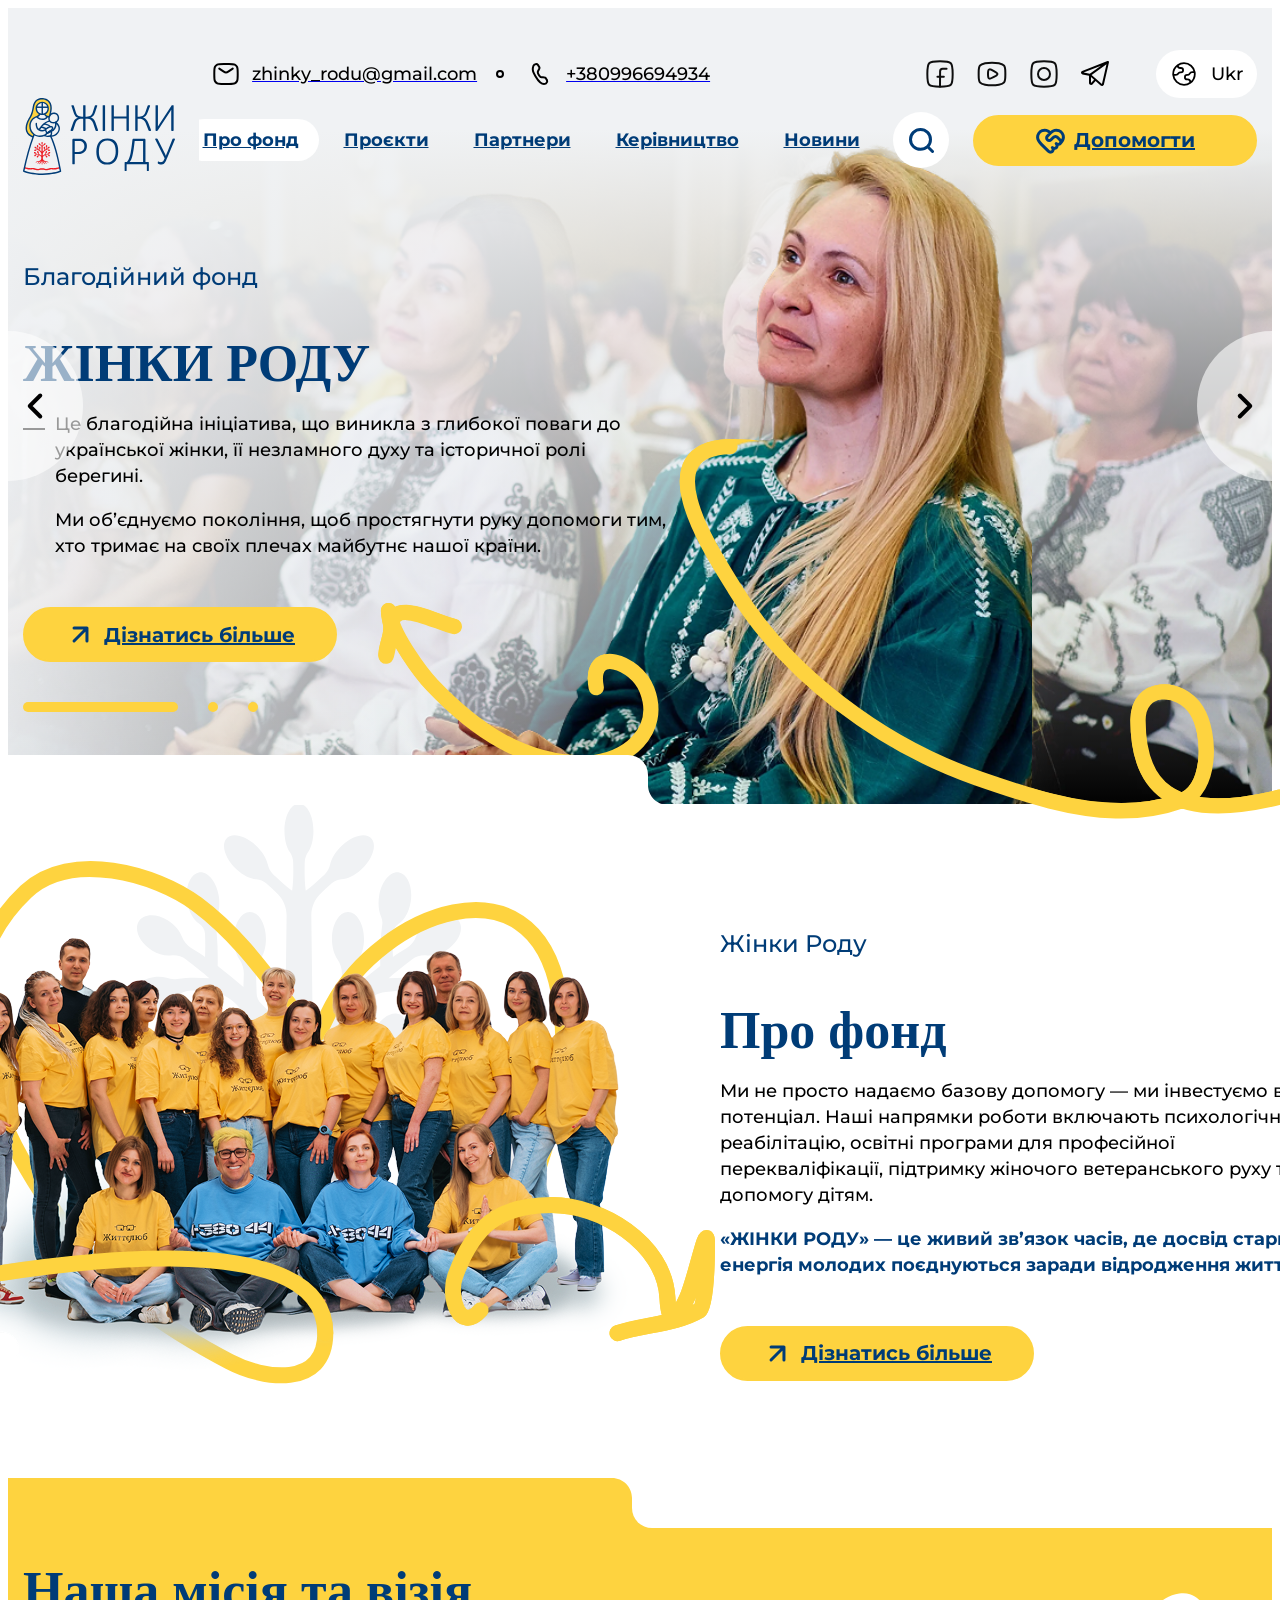
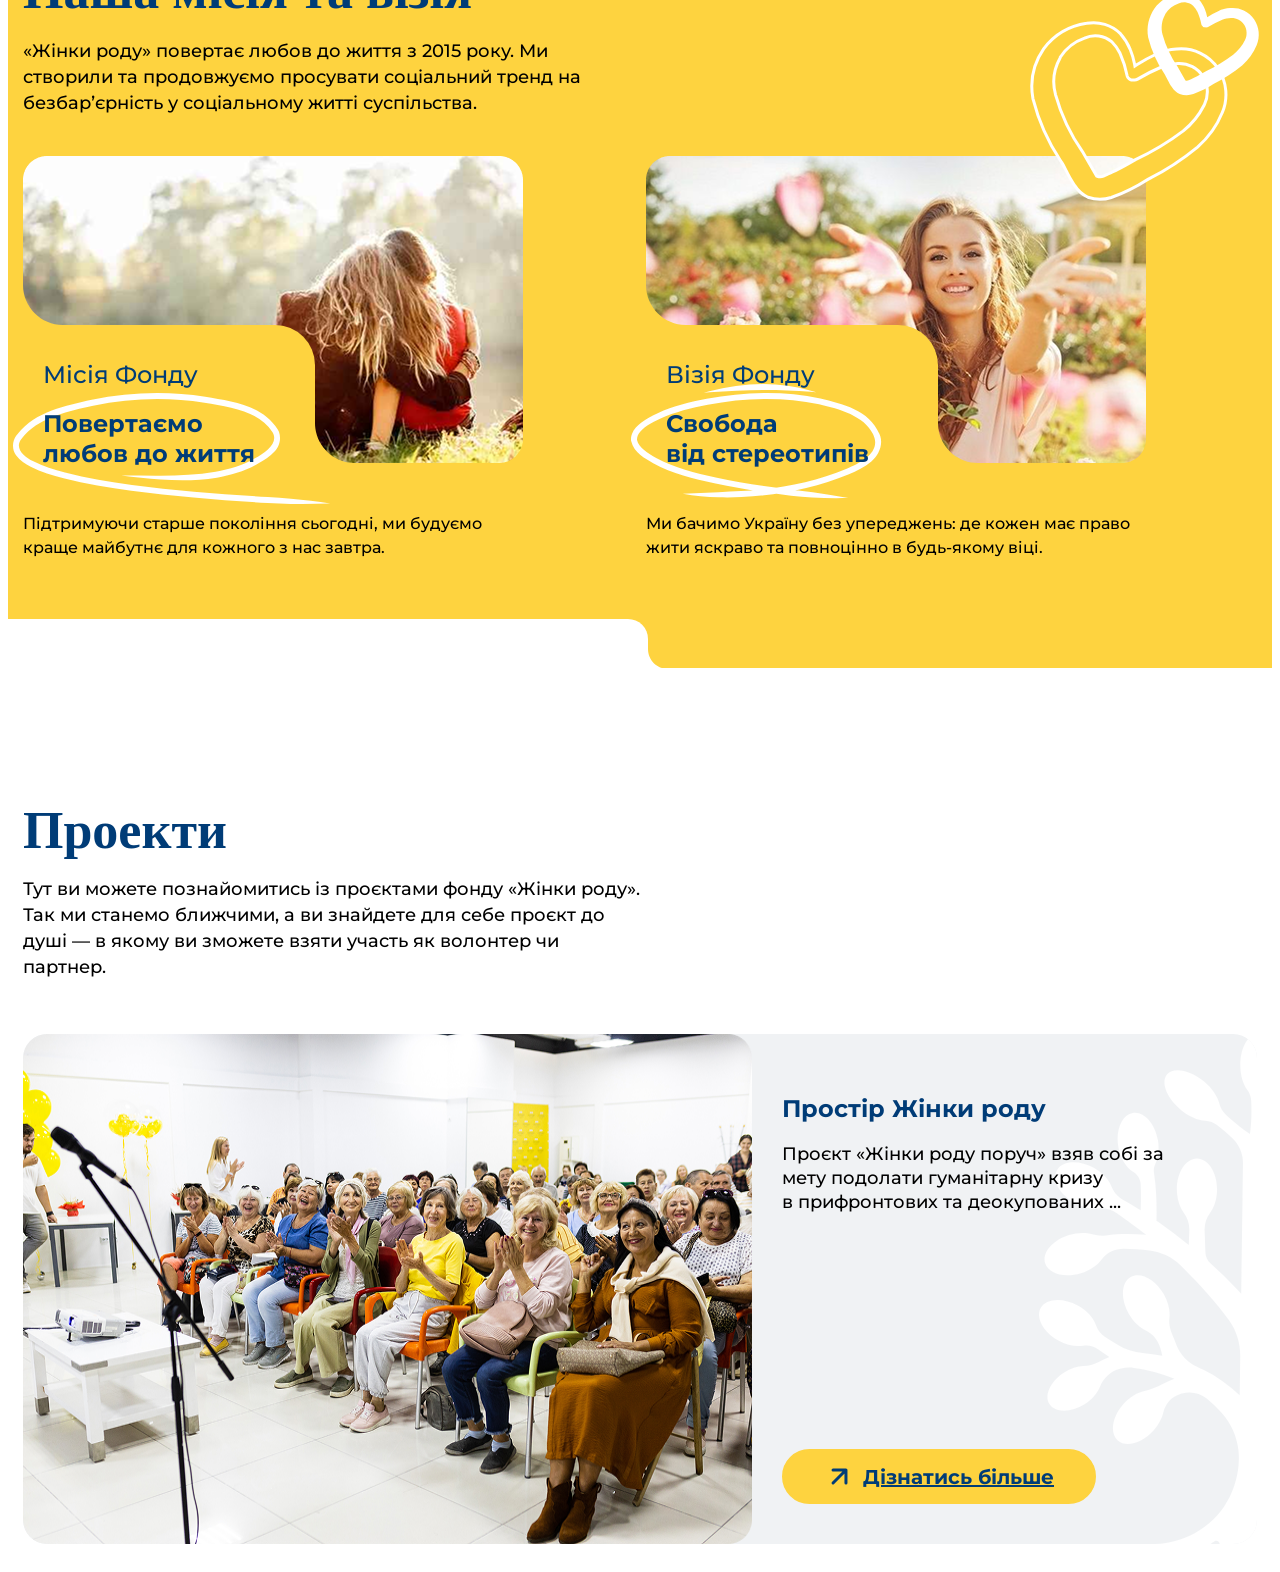
==== index.html @ c4ba8213 "/" ====
<!DOCTYPE html>
<html lang="ua">

<head>
  <meta charset="UTF-8">
  <meta name="viewport" content="width=device-width, initial-scale=1.0">
  <title>Жінки Роду</title>
  <link rel="preconnect" href="https://fonts.googleapis.com">
  <link rel="preconnect" href="https://fonts.gstatic.com" crossorigin>
  <link rel="preconnect" href="https://fonts.googleapis.com">
  <link rel="preconnect" href="https://fonts.gstatic.com" crossorigin>
  <link href="https://fonts.googleapis.com/css2?family=Montserrat:ital,wght@0,100..900;1,100..900&display=swap"
    rel="stylesheet">
  <link rel="stylesheet" href="./css/style.css">
  <link rel="stylesheet" href="./css/reset.css">
</head>

<body>
  <main class="main">
    <header class="header" data-header-slider>
      <div class="container">
        <div class="header__top">
          <div class="header__contact">
            <a class="header__mail" href="mailto:zhinky_rodu@gmail.com">
              <img src="./images/mail.svg" alt="">
              <span class="header__contact-email">zhinky_rodu@gmail.com</span>
            </a>
            <img class="header__circle" src="./images/elipse.svg" alt="">
            <a class="header__phone" href="tel:+380996694934">
              <img src="./images/phone.svg" alt="">
              <span class="header__contact-phone">+380996694934</span>
            </a>
          </div>
          <div class="header__right">
            <div class="header__socials">
              <a class="header__social-link" href="#">
                <img class="header__social-img" src="./images/facebook.svg" alt="">
              </a>
              <a class="header__social-link" href="#">
                <img class="header__social-img" src="./images/youtube.svg" alt="">
              </a>
              <a class="header__social-link" href="#">
                <img class="header__social-img" src="./images/instagram.svg" alt="">
              </a>
              <a class="header__social-link" href="#">
                <img class="header__social-img" src="./images/telegram.svg" alt="">
              </a>
            </div>
            <div class="header__language" data-language-dropdown>
              <button type="button" class="header__language-trigger" aria-expanded="false" aria-haspopup="listbox"
                aria-label="Мова">
                <img class="header__language-icon" src="./images/globe.svg" alt="" aria-hidden="true">
                <span class="header__language-value">Ukr</span>
              </button>
              <ul class="header__language-menu" role="listbox" aria-hidden="true">
                <li class="header__language-option is-active" role="option" data-value="ua" aria-selected="true">Ukr
                </li>
                <li class="header__language-option" role="option" data-value="en" aria-selected="false">Eng</li>
              </ul>
              <select class="header__language-native" id="language-select" name="language" tabindex="-1"
                aria-hidden="true">
                <option value="ukr" selected>Ukr</option>
                <option value="en">Eng</option>
              </select>
            </div>
          </div>
        </div>
        <div class="header__bottom" data-header-bottom>
          <a class="header__logo" href="#">
            <img src="./images/header-logo.svg" alt="">
          </a>
          <div class="header__center">
            <nav class="header__nav">
              <a class="header__nav-link active" href="#">Про фонд</a>
              <a class="header__nav-link" href="#">Проєкти</a>
              <a class="header__nav-link" href="#">Партнери</a>
              <a class="header__nav-link" href="#">Керівництво</a>
              <a class="header__nav-link" href="#">Новини</a>
            </nav>
            <div class="header__search" data-header-search>
              <form class="header__search-form" role="search" action="#" method="get">
                <label class="header__search-label" for="header-search-input">Пошук</label>
                <input type="search" class="header__search-input" id="header-search-input" name="q"
                  placeholder="Пошук..." autocomplete="off">
                <button type="button" class="header__search-toggle" aria-expanded="false"
                  aria-controls="header-search-input" aria-label="Пошук">
                  <img class="header__search-img" src="./images/search.svg" alt="">
                </button>
              </form>
            </div>
          </div>
          <a class="header__help button" href="#">
            <img src="./images/heart-handshake.svg" alt="">
            <span>Допомогти</span>
          </a>
        </div>
        <div class="header__inner">
          <div class="header__slides">
            <div class="header__slide is-active" data-bg="./images/header-bg.png">
              <div class="header__content">
                <h5 class="header__subtitle subtitle">
                  Благодійний фонд
                </h5>
                <h2 class="header__title title">
                  ЖІНКИ РОДУ
                </h2>
                <p class="header__text header__text-line text">
                  Це благодійна ініціатива, що виникла з глибокої поваги до української жінки, її незламного духу та
                  історичної ролі
                  берегині.
                </p>
                <p class="header__text text">
                  Ми об’єднуємо покоління, щоб простягнути руку допомоги тим, хто тримає на своїх плечах майбутнє нашої
                  країни.
                </p>
              </div>
            </div>
            <div class="header__slide" data-bg="./images/header-bg-2.png">
              <div class="header__content">
                <h5 class="header__subtitle subtitle">
                  Благодійний фонд
                </h5>
                <h2 class="header__title title">
                  ЖІНКИ РОДУ
                </h2>
                <p class="header__text header__text-line text">
                  Це благодійна ініціатива, що виникла з глибокої поваги до української жінки, її незламного духу та
                  історичної ролі
                  берегині.
                </p>
                <p class="header__text text">
                  Ми об’єднуємо покоління, щоб простягнути руку допомоги тим, хто тримає на своїх плечах майбутнє нашої
                  країни.
                </p>
              </div>
            </div>
            <div class="header__slide" data-bg="./images/header-bg-3.png">
              <div class="header__content">
                <h5 class="header__subtitle subtitle">
                  Благодійний фонд
                </h5>
                <h2 class="header__title title">
                  ЖІНКИ РОДУ
                </h2>
                <p class="header__text header__text-line text">
                  Це благодійна ініціатива, що виникла з глибокої поваги до української жінки, її незламного духу та
                  історичної ролі
                  берегині.
                </p>
                <p class="header__text text">
                  Ми об’єднуємо покоління, щоб простягнути руку допомоги тим, хто тримає на своїх плечах майбутнє нашої
                  країни.
                </p>
              </div>
            </div>
          </div>
          <div class="header__actions">
            <a class="header__button button" href="#">
              <img src="./images/button-arrow.svg" alt="">
              <span>Дізнатись більше</span>
            </a>
            <div class="header__slider-dots" role="tablist" aria-label="Слайди">
              <button type="button" class="header__slider-dot is-active" role="tab" aria-selected="true"
                aria-label="Слайд 1" data-slide-to="0"></button>
              <button type="button" class="header__slider-dot" role="tab" aria-selected="false" aria-label="Слайд 2"
                data-slide-to="1"></button>
              <button type="button" class="header__slider-dot" role="tab" aria-selected="false" aria-label="Слайд 3"
                data-slide-to="2"></button>
            </div>
          </div>
        </div>
      </div>
      <button type="button" class="header__slider-arrow header__slider-arrow--prev" aria-label="Попередній слайд">
        <img class="header__slider-arrow-circle" src="./images/slider-arrow-circle-left.svg" alt="" aria-hidden="true">
        <img class="header__slider-arrow-icon" src="./images/slider-arrow.svg" alt="">
      </button>
      <button type="button" class="header__slider-arrow header__slider-arrow--next" aria-label="Наступний слайд">
        <img class="header__slider-arrow-circle" src="./images/slider-arrow-circle-right.svg" alt="" aria-hidden="true">
        <img class="header__slider-arrow-icon" src="./images/slider-arrow.svg" alt="">
      </button>
      <div class="header__bg" aria-hidden="true">
        <div class="header__bg-slide is-active">
          <div class="header__media"
            style="--slide-aspect: 1163 / 658; background-image: url('./images/header-bg.png')"></div>
        </div>
        <div class="header__bg-slide">
          <div class="header__media"
            style="--slide-aspect: 1163 / 658; background-image: url('./images/header-bg-2.png')"></div>
        </div>
        <div class="header__bg-slide">
          <div class="header__media"
            style="--slide-aspect: 1163 / 658; background-image: url('./images/header-bg-3.png')"></div>
        </div>
      </div>
      <div class="header__person" aria-hidden="true">
        <div class="header__person-slide is-active">
          <div class="header__media" style="--slide-aspect: 1163 / 658">
            <svg class="header__person-decor-bg" width="935" height="380" viewBox="0 0 936 398"
              preserveAspectRatio="xMaxYMid meet" fill="none" overflow="visible" aria-hidden="true"
              xmlns="http://www.w3.org/2000/svg">
              <path
                d="M943.5 374.743C826.5 403.574 795.172 360.685 795.172 294.135C795.172 256.66 839.072 256.191 856.549 283.917C871.546 307.709 872.851 367.022 840.068 378.717C769.2 403.998 693.542 377.924 626.385 354.591C528.337 320.526 428.545 247.339 373.489 157.612C352.101 122.756 275.202 10.1437 367.806 7.57413C514.651 3.49947 553.399 168.499 495.959 270.01C471.89 312.545 414.138 339.749 367.806 346.36C316.626 353.663 237.747 315.169 227.719 260.076C219.472 214.767 269.264 232.574 280.855 262.346C297.852 306.002 258.73 338.084 218.341 338.981C152.244 340.448 99.5942 303.406 55.806 257.237C42.885 243.614 17.111 207.2 12.8987 188.266C9.06784 171.047 9.74877 181.77 12.3305 193.375C14.7492 204.247 7.5 215.236 7.5 226.583C7.5 230.574 12.6146 205.835 12.6146 198.484C12.6146 163.525 59.4916 192.011 79.1066 195.93"
                stroke="#FED33F" stroke-width="15" stroke-linecap="round" />
            </svg>
            <svg class="header__person-decor" width="935" height="380" viewBox="0 0 936 398"
              preserveAspectRatio="xMaxYMid meet" fill="none" overflow="visible" aria-hidden="true"
              xmlns="http://www.w3.org/2000/svg">
              <path
                d="M944 375.169C827 404 795.672 361.111 795.672 294.561C795.672 257.086 839.572 256.617 857.049 284.343C872.046 308.135 873.351 367.448 840.568 379.143C795.712 395.145 748.937 390.572 703.613 379.143C677.33 372.515 651.535 363.582 626.885 355.017C528.837 320.952 429.045 247.765 373.989 158.038C352.601 123.182 275.702 10.5696 368.306 8.00006M228.219 260.502C219.972 215.193 269.764 233 281.355 262.772C298.352 306.427 259.23 338.51 218.841 339.407C152.744 340.874 100.094 303.832 56.306 257.663C43.385 244.04 17.611 207.626 13.3987 188.692C9.56784 171.473 10.2488 182.196 12.8305 193.801C15.2492 204.673 8 215.662 8 227.009C8 231 13.1146 206.261 13.1146 198.91C13.1146 163.951 59.9916 192.437 79.6066 196.355"
                stroke="#FED33F" stroke-width="16" stroke-linecap="round" />
            </svg>
            <img class="header__person-img" src="./images/slide-person.png" alt="" aria-hidden="true">
          </div>
        </div>
        <div class="header__person-slide">
          <div class="header__media" style="--slide-aspect: 1163 / 658">
            <svg class="header__person-decor-bg" width="935" height="380" viewBox="0 0 936 398"
              preserveAspectRatio="xMaxYMid meet" fill="none" overflow="visible" aria-hidden="true"
              xmlns="http://www.w3.org/2000/svg">
              <path
                d="M943.5 374.743C826.5 403.574 795.172 360.685 795.172 294.135C795.172 256.66 839.072 256.191 856.549 283.917C871.546 307.709 872.851 367.022 840.068 378.717C769.2 403.998 693.542 377.924 626.385 354.591C528.337 320.526 428.545 247.339 373.489 157.612C352.101 122.756 275.202 10.1437 367.806 7.57413C514.651 3.49947 553.399 168.499 495.959 270.01C471.89 312.545 414.138 339.749 367.806 346.36C316.626 353.663 237.747 315.169 227.719 260.076C219.472 214.767 269.264 232.574 280.855 262.346C297.852 306.002 258.73 338.084 218.341 338.981C152.244 340.448 99.5942 303.406 55.806 257.237C42.885 243.614 17.111 207.2 12.8987 188.266C9.06784 171.047 9.74877 181.77 12.3305 193.375C14.7492 204.247 7.5 215.236 7.5 226.583C7.5 230.574 12.6146 205.835 12.6146 198.484C12.6146 163.525 59.4916 192.011 79.1066 195.93"
                stroke="#FED33F" stroke-width="15" stroke-linecap="round" />
            </svg>
            <svg class="header__person-decor" width="935" height="380" viewBox="0 0 936 398"
              preserveAspectRatio="xMaxYMid meet" fill="none" overflow="visible" aria-hidden="true"
              xmlns="http://www.w3.org/2000/svg">
              <path
                d="M944 375.169C827 404 795.672 361.111 795.672 294.561C795.672 257.086 839.572 256.617 857.049 284.343C872.046 308.135 873.351 367.448 840.568 379.143C795.712 395.145 748.937 390.572 703.613 379.143C677.33 372.515 651.535 363.582 626.885 355.017C528.837 320.952 429.045 247.765 373.989 158.038C352.601 123.182 275.702 10.5696 368.306 8.00006M228.219 260.502C219.972 215.193 269.764 233 281.355 262.772C298.352 306.427 259.23 338.51 218.841 339.407C152.744 340.874 100.094 303.832 56.306 257.663C43.385 244.04 17.611 207.626 13.3987 188.692C9.56784 171.473 10.2488 182.196 12.8305 193.801C15.2492 204.673 8 215.662 8 227.009C8 231 13.1146 206.261 13.1146 198.91C13.1146 163.951 59.9916 192.437 79.6066 196.355"
                stroke="#FED33F" stroke-width="16" stroke-linecap="round" />
            </svg>
            <img class="header__person-img" src="./images/slide-person-2.png" alt="" aria-hidden="true">
          </div>
        </div>
        <div class="header__person-slide">
          <div class="header__media" style="--slide-aspect: 1163 / 658">
            <svg class="header__person-decor-bg" width="935" height="380" viewBox="0 0 936 398"
              preserveAspectRatio="xMaxYMid meet" fill="none" overflow="visible" aria-hidden="true"
              xmlns="http://www.w3.org/2000/svg">
              <path
                d="M943.5 374.743C826.5 403.574 795.172 360.685 795.172 294.135C795.172 256.66 839.072 256.191 856.549 283.917C871.546 307.709 872.851 367.022 840.068 378.717C769.2 403.998 693.542 377.924 626.385 354.591C528.337 320.526 428.545 247.339 373.489 157.612C352.101 122.756 275.202 10.1437 367.806 7.57413C514.651 3.49947 553.399 168.499 495.959 270.01C471.89 312.545 414.138 339.749 367.806 346.36C316.626 353.663 237.747 315.169 227.719 260.076C219.472 214.767 269.264 232.574 280.855 262.346C297.852 306.002 258.73 338.084 218.341 338.981C152.244 340.448 99.5942 303.406 55.806 257.237C42.885 243.614 17.111 207.2 12.8987 188.266C9.06784 171.047 9.74877 181.77 12.3305 193.375C14.7492 204.247 7.5 215.236 7.5 226.583C7.5 230.574 12.6146 205.835 12.6146 198.484C12.6146 163.525 59.4916 192.011 79.1066 195.93"
                stroke="#FED33F" stroke-width="15" stroke-linecap="round" />
            </svg>
            <svg class="header__person-decor" width="935" height="380" viewBox="0 0 936 398"
              preserveAspectRatio="xMaxYMid meet" fill="none" overflow="visible" aria-hidden="true"
              xmlns="http://www.w3.org/2000/svg">
              <path
                d="M944 375.169C827 404 795.672 361.111 795.672 294.561C795.672 257.086 839.572 256.617 857.049 284.343C872.046 308.135 873.351 367.448 840.568 379.143C795.712 395.145 748.937 390.572 703.613 379.143C677.33 372.515 651.535 363.582 626.885 355.017C528.837 320.952 429.045 247.765 373.989 158.038C352.601 123.182 275.702 10.5696 368.306 8.00006M228.219 260.502C219.972 215.193 269.764 233 281.355 262.772C298.352 306.427 259.23 338.51 218.841 339.407C152.744 340.874 100.094 303.832 56.306 257.663C43.385 244.04 17.611 207.626 13.3987 188.692C9.56784 171.473 10.2488 182.196 12.8305 193.801C15.2492 204.673 8 215.662 8 227.009C8 231 13.1146 206.261 13.1146 198.91C13.1146 163.951 59.9916 192.437 79.6066 196.355"
                stroke="#FED33F" stroke-width="16" stroke-linecap="round" />
            </svg>
            <img class="header__person-img" src="./images/slide-person-3.png" alt="" aria-hidden="true">
          </div>
        </div>
      </div>
      <div class="header__corner" aria-hidden="true"></div>
    </header>
    <section class="about">
      <div class="container">
        <div class="about__inner">
          <div class="about__left">
            <img class="about__tree" src="./images/about-tree.svg" alt="" aria-hidden="true">
            <img class="about__bg" src="./images/about-bg.png" alt="">
            <svg class="about__decor about__decor--1" width="934" height="765" viewBox="0 0 934 765" fill="none"
              overflow="visible" aria-hidden="true" xmlns="http://www.w3.org/2000/svg">
              <path
                d="M-425 756.996C-264.331 596.447 -47.0822 456.981 180.812 418.311C242.783 407.796 544.299 355.341 544.299 472.121C544.299 528.053 481.567 518.114 448.478 500.609C383.341 466.15 334.8 433.031 289.304 372.415C219.077 278.851 141.876 127.844 244.956 30.5649C289.444 -11.4188 374.565 12.4619 416.009 43.226C456.642 73.388 483.681 112.096 514.206 151.637C539.016 183.774 532.355 180.512 551.426 144.515C599.294 54.1637 751.631 -9.30653 777.912 131.854C792.658 211.054 766.566 279.817 742.276 352.632C733.152 379.983 719.007 427.529 699.513 449.173C678.289 472.738 666.792 435.16 674.172 415.146C692.519 365.387 717.293 343.927 770.785 343.927C819.163 343.927 883.347 381.518 886.404 436.512C888.1 467.023 895.824 459.558 906.202 436.512C914.254 418.632 926 361.513 926 381.119C926 388.027 925.617 445.209 918.873 449.173C894.863 463.286 862.256 463.547 836.514 472.121"
                stroke="#FED33F" stroke-width="16" stroke-linecap="round" />
            </svg>
            <svg class="about__decor about__decor--2" width="934" height="430" viewBox="0 0 934 430" fill="none"
              overflow="visible" aria-hidden="true" xmlns="http://www.w3.org/2000/svg">
              <path
                d="M-425 421.069C-264.331 260.519 -47.0822 121.054 180.812 82.384C242.783 71.8685 544.299 19.414 544.299 136.194M699.513 113.246C678.289 136.81 666.792 99.2328 674.172 79.2188C692.519 29.4596 717.293 8 770.785 8C819.163 8 883.347 45.5906 886.404 100.584C888.1 131.096 895.824 123.631 906.202 100.584C914.254 82.7049 926 25.5857 926 45.192C926 52.0997 925.617 109.281 918.873 113.246C894.863 127.358 862.256 127.619 836.514 136.194"
                stroke="#FED33F" stroke-width="16" stroke-linecap="round" />
            </svg>
          </div>
          <div class="about__content">
            <h5 class="about__subtitle subtitle">Жінки Роду</h5>
            <h2 class="about__title title">
              Про фонд
            </h2>
            <p class="about__text text">
              Ми не просто надаємо базову допомогу — ми інвестуємо в потенціал. Наші напрямки роботи включають
              психологічну
              реабілітацію, освітні програми для професійної перекваліфікації, підтримку жіночого ветеранського руху та
              допомогу
              дітям.
            </p>
            <p class="about__text-blue">
              «ЖІНКИ РОДУ» — це живий зв’язок часів, де досвід старших і енергія молодих поєднуються заради відродження
              життя.
            </p>
            <a class="about__button button" href="#">
              <img src="./images/button-arrow.svg" alt="">
              <span>Дізнатись більше</span>
            </a>
          </div>
        </div>
      </div>
    </section>
    <section class="mission">
      <div class="mission__top-corner" aria-hidden="true"></div>
      <div class="container">
        <div class="mission__top">
          <h2 class="mission__title title">
            Наша місія та візія
          </h2>
          <p class="mission__text text">
            «Жінки роду» повертає любов до життя з 2015 року.
            Ми створили та продовжуємо просувати соціальний тренд на безбарʼєрність у соціальному житті суспільства.
          </p>
        </div>
        <div class="mission__inner">
          <div class="mission__content">
            <div class="mission__img">
              <img src="./images/mission-1.png" alt="">
              <div class="mission__corner">
                <h5 class="mission__subtitle subtitle">
                  Місія фонду
                </h5>
                <div class="mission__text-blue">
                  Повертаємо <br>
                  любов до життя
                </div>
              </div>
            </div>
            <p class="mission__text text">
              Підтримуючи старше покоління сьогодні, ми будуємо краще майбутнє для кожного з нас завтра.
            </p>
          </div>
          <div class="mission__content">
            <div class="mission__img">
              <img src="./images/mission-2.png" alt="">
              <div class="mission__corner">
                <h5 class="mission__subtitle subtitle">
                  Візія фонду
                </h5>
                <div class="mission__text-blue">
                  Свобода <br>
                  від стереотипів
                </div>
              </div>
            </div>
            <p class="mission__text">
              Ми бачимо Україну без упереджень: де кожен має право жити яскраво та повноцінно в будь-якому віці.
            </p>
          </div>
        </div>
      </div>
      <div class="mission__bottom-corner" aria-hidden="true"></div>
    </section>
    <section class="projects">
      <div class="container">
        <div class="projects__top">
          <h5 class="projects__title title">
            Проекти
          </h5>
          <div class="projects__text text">
            Тут ви можете познайомитись із проєктами фонду «Жінки роду». Так ми станемо ближчими, а ви знайдете для себе
            проєкт до
            душі — в якому ви зможете взяти участь як волонтер чи партнер.
          </div>
        </div>
        <div class="projects__inner">
          <img class="projects__decor" src="./images/project-decor.svg" alt="" aria-hidden="true">
          <img src="./images/projects.png" alt="">
          <div class="projects__content">
            <div class="projects__subtitle subtitle">
              Простір Жінки роду
            </div>
            <p class="projects__text text">
              Проєкт «Жінки роду поруч» взяв собі за мету подолати гуманітарну кризу в прифронтових та деокупованих ...
            </p>
            <a class="project__button button" href="#">
              <img src="./images/button-arrow.svg" alt="">
              <span>Дізнатись більше</span>
            </a>
          </div>
        </div>
      </div>
    </section>









































  </main>
</body>
<script src="./js/main.js"></script>

</html>
---- css/style.css ----
*,
html {
	box-sizing: border-box;
}

.no-scroll {
	overflow: hidden;
	height: 100vh;
}

body {
	color: #000;
	font-family: Montserrat;
	font-size: 18px;
	font-style: normal;
	font-weight: 500;
	line-height: 26px; /* 144.444% */
	background: #fff;
	overflow-x: hidden;
	-webkit-font-smoothing: antialiased;
	-moz-osx-font-smoothing: grayscale;
}

.container {
	max-width: 1345px;
	margin: 0 auto;
	padding: 0 15px;
}

.header__right {
	display: flex;
	align-items: center;
	gap: 24px;
}

.header__language {
	position: relative;
	width: 101px;
	min-width: 101px;
	flex-shrink: 0;
	border-radius: 40px;
	background: var(--White, #fff);
	cursor: pointer;
	transition: background 0.3s;
}

.header__language:hover,
.header__language.is-open {
	background: #e5e8eb;
}

.header__language-trigger {
	display: flex;
	align-items: center;
	gap: 5px;
	width: 100%;
	padding: 6px 10px;
	border: none;
	background: transparent;
	color: #000;
	font-family: 'Montserrat', sans-serif;
	font-size: 18px;
	font-style: normal;
	font-weight: 500;
	line-height: normal;
	cursor: pointer;
	outline: none;
}

.header__language-trigger:focus,
.header__language-trigger:focus-visible {
	outline: none;
	box-shadow: none;
}

.header__language-icon {
	width: 36px;
	height: 36px;
	flex-shrink: 0;
}

.header__language-value {
	display: inline-block;
	width: 40px;
	min-width: 40px;
	text-align: center;
	flex-shrink: 0;
}

.header__language-menu {
	position: absolute;
	top: calc(100% + 8px);
	right: 0;
	min-width: 100%;
	margin: 0;
	padding: 6px;
	list-style: none;
	display: flex;
	flex-direction: column;
	gap: 4px;
	border-radius: 20px;
	background: var(--White, #fff);
	box-shadow: 0 12px 32px rgba(0, 60, 119, 0.12);
	opacity: 0;
	visibility: hidden;
	transform: translateY(-8px);
	transition:
		opacity 0.25s ease,
		transform 0.25s ease,
		visibility 0.25s ease;
	pointer-events: none;
	z-index: 10;
}

.header__language.is-open .header__language-menu {
	opacity: 1;
	visibility: visible;
	transform: translateY(0);
	pointer-events: auto;
}

.header__language-option {
	padding: 10px 20px;
	border-radius: 40px;
	color: #000;
	font-family: 'Montserrat', sans-serif;
	font-size: 18px;
	font-style: normal;
	font-weight: 500;
	line-height: normal;
	text-align: center;
	cursor: pointer;
	transition: all 0.3s;
}

.header__language-option:hover {
	background: var(--grey, #f0f2f4);
}

.header__language-option.is-active {
	background: var(--Yelow, #fed33f);
	color: var(--Blue, #003c77);
	font-weight: 500;
}

.header__language-native {
	position: absolute;
	width: 1px;
	height: 1px;
	padding: 0;
	margin: -1px;
	overflow: hidden;
	clip: rect(0, 0, 0, 0);
	border: 0;
}

.header {
	position: relative;
	background-color: var(--grey, #f0f2f4);
	padding: 42px 0 52px;
	overflow: visible;
}

.header::before {
	content: '';
	position: absolute;
	inset: 0;
	z-index: 1;
	pointer-events: none;
	background: linear-gradient(
		180deg,
		#f0f2f4 15.27%,
		rgba(240, 242, 244, 0) 100%
	);
}

.header__bg {
	position: absolute;
	top: 45px;
	right: 0;
	bottom: 0;
	left: 0;
	z-index: 0;
	overflow: hidden;
	pointer-events: none;
}

.header__bg-slide {
	position: absolute;
	inset: 0;
	opacity: 0;
	transition: opacity 0.5s ease;
}

.header__media {
	position: absolute;
	top: 0;
	right: 0;
	height: 100%;
	overflow: visible;
	aspect-ratio: var(--slide-aspect, 1163 / 658);
	background-repeat: no-repeat;
	background-size: 100% 100%;
	background-position: center;
}

.header__person {
	position: absolute;
	top: 45px;
	right: 240px;
	bottom: 0;
	left: 0;
	z-index: 2;
	overflow: visible;
	pointer-events: none;
}

.header__person-slide {
	position: absolute;
	inset: 0;
	opacity: 0;
	overflow: visible;
	transition: opacity 0.5s ease;
}

.header__person-slide.is-active {
	opacity: 1;
}

.header__person-decor-bg,
.header__person-decor {
	position: absolute;
	right: -240px;
	bottom: -15px;
	width: 935px;
	height: 380px;
	overflow: visible;
	pointer-events: none;
}

.header__person-decor-bg {
	z-index: 0;
}

.header__person-decor {
	z-index: 2;
}

.header__person-img {
	position: absolute;
	right: 0;
	bottom: 0;
	width: calc(100% * 701 / 1163);
	height: calc(100% * 661 / 658);
	object-fit: contain;
	object-position: right bottom;
	pointer-events: none;
	z-index: 1;
}

.header__bg-slide.is-active {
	opacity: 1;
}

.header > .container,
.header__corner {
	position: relative;
	z-index: 3;
}

.mission > .container {
	position: relative;
	z-index: 2;
}

.header__corner {
	position: absolute;
	z-index: 3;
	bottom: -0.5px;
	left: 0;
	width: 50vw;
	height: 50px;
	border-radius: 0 20px 0 0;
	background: var(--White, #fff);
}

.mission__bottom-corner {
	position: absolute;
	z-index: 1;
	bottom: -0.5px;
	left: 0;
	width: 50vw;
	height: 50px;
	border-radius: 0 20px 0 0;
	background: var(--White, #fff);
}

.mission__top-corner {
	position: absolute;
	z-index: 1;
	top: -0.5px;
	right: 0;
	width: 50vw;
	height: 50px;
	border-radius: 0 0 0 20px;
	background: var(--White, #fff);
}

.header__corner::after,
.mission__bottom-corner::after {
	content: '';
	position: absolute;
	right: -20px;
	bottom: 0;
	width: 20px;
	height: 20px;
	background: url('../images/radius.svg') no-repeat center / contain;
}

.mission__top-corner::after {
	content: '';
	position: absolute;
	left: -20px;
	top: 0;
	width: 20px;
	height: 20px;
	background: url('../images/radius.svg') no-repeat center / contain;
	transform: rotate(-180deg);
}

.header__top {
	display: flex;
	align-items: center;
	justify-content: space-between;
}
.header__contact {
	display: flex;
	align-items: center;
	gap: 18.5px;
	margin-left: 15%;
}
.header__mail,
.header__phone {
	display: flex;
	align-items: center;
	gap: 8px;
}

.header__contact-email,
.header__contact-phone {
	color: #000;
	font-family: 'Montserrat', sans-serif;
	font-size: 18px;
	font-style: normal;
	font-weight: 500;
	line-height: normal;
}
.header__right {
	display: flex;
	align-items: center;
}
.header__socials {
	display: flex;
	align-items: center;
	gap: 8px;
	margin-right: 14px;
}
.header__social-link {
	display: flex;
	align-items: center;
	justify-content: center;
	padding: 6px;
	border-radius: 50%;
	transition: background 0.3s ease;
}

.header__social-link:hover {
	background: #e5e8eb;
}

.header__social-img {
	width: 32px;
	height: 32px;
}
.header__bottom {
	display: flex;
	align-items: center;
	justify-content: space-between;
	gap: 24px;
}

.header__center {
	flex: 1;
	display: flex;
	align-items: center;
	justify-content: center;
	gap: 30px;
	min-width: 0;
	position: relative;
}

.header__logo {
	flex-shrink: 0;
}

.header__bottom.is-search-open .header__center {
	gap: 0;
}

.header__nav {
	display: flex;
	flex: 0 1 auto;
	align-items: center;
	justify-content: center;
	gap: 5px;
	min-width: 0;
	overflow: hidden;
	white-space: nowrap;
	opacity: 1;
	visibility: visible;
	transition:
		opacity 0.3s ease,
		flex 0.3s ease,
		max-width 0.3s ease,
		margin 0.3s ease;
}

.header__bottom.is-search-open .header__nav {
	flex: 0;
	max-width: 0;
	margin: 0;
	opacity: 0;
	visibility: hidden;
	pointer-events: none;
}
.header__nav-link {
	color: var(--Blue, #003c77);
	font-family: 'Montserrat', sans-serif;
	font-size: 18px;
	font-style: normal;
	font-weight: 700;
	line-height: normal;
	padding: 10px 20px;
	white-space: nowrap;
	transition: all 0.3s;
}
.header__nav-link:hover,
.header__nav-link.active {
	border-radius: 40px;
	background: var(--White, #fff);
}
.header__search {
	position: relative;
	z-index: 2;
	flex: 0 0 56px;
	min-width: 0;
}

.header__bottom.is-search-open .header__search {
	position: absolute;
	inset: 0;
	flex: none;
	width: auto;
	margin: 0;
	display: flex;
	align-items: center;
}

.header__search-form {
	display: flex;
	align-items: center;
	width: 56px;
	height: 56px;
	margin-left: auto;
	border-radius: 40px;
	background: var(--White, #fff);
	overflow: hidden;
	transition:
		width 0.3s ease,
		background 0.3s ease;
}

.header__search-form:hover {
	background: #fdfafa;
}

.header__bottom.is-search-open .header__search-form:hover {
	background: var(--White, #fff);
}

.header__bottom.is-search-open .header__search-form {
	width: 100%;
}

.header__search-label {
	position: absolute;
	width: 1px;
	height: 1px;
	padding: 0;
	margin: -1px;
	overflow: hidden;
	clip: rect(0, 0, 0, 0);
	border: 0;
}

.header__search-input {
	flex: 1;
	width: 0;
	min-width: 0;
	padding: 0;
	border: none;
	background: transparent;
	color: #000;
	font-family: 'Montserrat', sans-serif;
	font-size: 18px;
	font-style: normal;
	font-weight: 500;
	line-height: normal;
	opacity: 0;
	transition: opacity 0.3s ease;
}

.header__search-input:focus {
	outline: none;
}

.header__search-input::placeholder {
	color: rgba(0, 0, 0, 0.45);
}

.header__bottom.is-search-open .header__search-input {
	width: 100%;
	padding: 0 8px 0 20px;
	opacity: 1;
}

.header__search-toggle {
	display: flex;
	flex-shrink: 0;
	align-items: center;
	justify-content: center;
	width: 56px;
	height: 56px;
	padding: 14px;
	border: none;
	background: transparent;
	cursor: pointer;
	transition: opacity 0.3s ease;
}

.header__search-toggle:focus,
.header__search-toggle:focus-visible {
	outline: none;
}

.header__search-img {
	display: flex;
	justify-content: center;
}
.header__help {
	flex-shrink: 0;
	transition:
		background-color 0.3s ease,
		border-color 0.3s ease,
		backdrop-filter 0.3s ease;
}

.header__help:hover {
	background-color: rgba(254, 211, 63, 0.6);
	border-color: rgba(254, 211, 63, 0.6);
	backdrop-filter: blur(12px);
	-webkit-backdrop-filter: blur(12px);
}

.header__slider-dots {
	display: flex;
	align-items: center;
	gap: 30px;
	margin-bottom: 40px;
}

.header__slider-dot {
	width: 10px;
	height: 10px;
	padding: 0;
	border: none;
	border-radius: 6px;
	background: var(--Yelow, #fed33f);
	opacity: 1;
	cursor: pointer;
	flex-shrink: 0;
	transition:
		width 0.3s ease,
		background 0.3s ease,
		border-radius 0.3s ease;
}

.header__slider-dot.is-active {
	width: 155px;
	border-radius: 6px;
	background: var(--Yelow, #fed33f);
}

.header__slider-arrow {
	position: absolute;
	top: 50%;
	z-index: 3;
	display: flex;
	align-items: center;
	justify-content: center;
	width: 75px;
	height: 150px;
	padding: 0;
	border: none;
	background: transparent;
	cursor: pointer;
	transform: translateY(-50%);
	transition: opacity 0.3s ease;
}

.header__slider-arrow:hover {
	opacity: 0.75;
}

.header__slider-arrow--prev {
	left: 0;
}

.header__slider-arrow--next {
	right: 0;
}

.header__slider-arrow-circle {
	position: absolute;
	inset: 0;
	width: 100%;
	height: 100%;
	pointer-events: none;
}

.header__slider-arrow-icon {
	position: absolute;
	top: 50%;
	z-index: 1;
	transform: translate(-50%, -50%);
}

.header__slider-arrow--prev .header__slider-arrow-icon {
	left: 36%;
}

.header__slider-arrow--next .header__slider-arrow-icon {
	left: 64%;
	transform: translate(-50%, -50%) rotate(180deg);
}

.header__slides {
	position: relative;
}

.header__slide {
	display: none;
	opacity: 0;
	transition: opacity 0.5s ease;
}

.header__slide.is-active {
	display: block;
	opacity: 1;
}
.button {
	border-radius: 40px;
	background: var(--Yelow, #fed33f);
	color: var(--Blue, #003c77);
	font-family: 'Montserrat', sans-serif;
	font-size: 20px;
	font-style: normal;
	font-weight: 700;
	line-height: normal;
	display: flex;
	justify-content: center;
	gap: 8px;
	border: 2px solid #fed33f;
	padding: 8px 60px;
	align-items: center;
	transition: all 0.3s;
}
.button:hover {
	background-color: transparent;
}
.header__content {
	margin-top: 80px;
	max-width: 655px;
}
.header__subtitle {
	margin-bottom: 5px;
}
.header__title {
	text-transform: uppercase;
}
.subtitle {
	color: var(--Blue, #003c77);
	font-family: 'Montserrat', sans-serif;
	font-size: 24px;
	font-style: normal;
	font-weight: 500;
	line-height: normal;
}
.title {
	color: var(--Blue, #003c77);
	font-family: Calibri;
	font-size: 52px;
	font-style: normal;
	font-weight: 700;
	line-height: normal;
	margin-bottom: 16px;
}
.header__text {
	padding-left: 32px;
}
.header__text-line {
	position: relative;
	margin-bottom: 15px;
}
.header__text-line::before {
	content: '';
	position: absolute;
	height: 2px;
	width: 22px;
	top: 22%;
	left: 0;
	background: #000;
}
.text {
	color: #000;
	font-family: 'Montserrat', sans-serif;
	font-size: 18px;
	font-style: normal;
	font-weight: 500;
	line-height: 26px; /* 144.444% */
}
.header__button,
.about__button,
.project__button {
	display: inline-flex;
	align-items: center;
	margin-top: 30px;
	margin-bottom: 40px;
	padding: 10px 40px;
}

.about {
	position: relative;
	overflow: visible;
	padding: 57px 0 30px;
}

.about > .container {
	overflow: visible;
}

.about__inner {
	display: flex;
	align-items: center;
	justify-content: space-between;
	overflow: visible;
}

.about__left {
	position: relative;
	flex-shrink: 0;
	overflow: visible;
	margin-left: -145px;
}

.about__tree {
	position: absolute;
	left: 50%;
	top: -57px;
	z-index: -2;
	width: 350px;
	height: 518px;
	transform: translateX(-50%);
	pointer-events: none;
	clip-path: inset(0 0 70px 0);
}

.about__bg {
	position: relative;
	z-index: 1;
	display: block;
}

.about__decor {
	position: absolute;
	left: 44%;
	width: 934px;
	height: auto;
	max-width: none;
	overflow: visible;
	transform: translateX(-50%);
	pointer-events: none;
}

.about__decor--1 {
	z-index: -1;
	top: 0;
	height: 765px;
}

.about__decor--2 {
	z-index: 2;
	bottom: -179px;
	height: 430px;
}
.about__content {
	min-width: 620px;
}
.about__text-blue {
	color: var(--Blue, #003c77);
	font-family: Montserrat;
	font-size: 18px;
	font-style: normal;
	font-weight: 700;
	line-height: 26px; /* 144.444% */
	margin-top: 16px;
}

.mission {
	position: relative;
	overflow: visible;
	background: var(--Yelow, #fed33f);
	padding: 40px 0 46px;
}
.mission__top {
	margin-bottom: 40px;
	width: 615px;
}
.mission__inner {
	display: flex;
	align-items: center;
	gap: 123px;
	margin-bottom: 46px;
}
.mission__content {
	position: relative;
	display: inline-block;
	vertical-align: top;
}

.mission__content:first-child::after {
	content: '';
	position: absolute;
	bottom: -140px;
	left: -260px;
	z-index: 3;
	width: 244px;
	height: 230px;
	background: url('../images/missioun-single-heart.svg') no-repeat center /
		contain;
	pointer-events: none;
}

.mission__content:last-child::after {
	content: '';
	position: absolute;
	top: -200px;
	right: -120px;
	z-index: 3;
	width: 265px;
	height: 277px;
	background: url('../images/missioun-double-heart.svg') no-repeat center /
		contain;
	pointer-events: none;
}

.mission__img {
	position: relative;
	z-index: 1;
	display: inline-block;
	border-radius: 24px;
	margin-bottom: 26px;
}

.mission__corner {
	position: absolute;
	left: 0;
	bottom: 0;
	z-index: 2;
	display: flex;
	flex-direction: column;
	justify-content: center;
	width: 292px;
	height: 138px;
	padding: 15px 20px;
	border-radius: 0 40px 0 0;
	background: var(--Yelow, #fed33f);
}

.mission__corner::before,
.mission__corner::after {
	content: '';
	position: absolute;
	width: 40px;
	height: 40px;
	background: url('../images/radius-yellow-top.svg') no-repeat center / contain;
	pointer-events: none;
}

.mission__corner::before {
	left: 0px;
	top: -40px;
}

.mission__corner::after {
	right: -40px;
	bottom: 0;
}

.mission__img img {
	display: block;
}

.mission__subtitle {
	color: var(--Blue, #003c77);
	font-family: Montserrat;
	font-size: 24px;
	font-style: normal;
	font-weight: 500;
	line-height: normal;
	text-transform: capitalize;
	margin-bottom: 20px;
}

.mission__text-blue {
	position: relative;
	z-index: 1;
	color: var(--Blue, #003c77);
	font-family: Montserrat;
	font-size: 24px;
	font-style: normal;
	font-weight: 700;
	line-height: 30px; /* 125% */
}

.mission__text-blue::before {
	content: '';
	position: absolute;

	z-index: -1;
	background-repeat: no-repeat;
	background-position: left bottom;
	background-size: contain;
	pointer-events: none;
}

.mission__content:first-child .mission__text-blue::before {
	width: 318px;
	left: -30px;
	bottom: -35px;
	height: 111px;
	background-image: url('../images/mission-decor-1.svg');
}

.mission__content:last-child .mission__text-blue::before {
	width: 251px;
	left: -35px;
	bottom: -40px;
	height: 125px;
	background-image: url('../images/mission-decor-2.svg');
}

.mission__text {
	width: 0;
	min-width: 100%;
}

.mission__content .mission__text {
	color: #000;
	font-family: Montserrat;
	font-size: 16px;
	font-style: normal;
	font-weight: 500;
	line-height: 24px; /* 150% */
}

.projects {
	padding: 46px 0px 20px;
}
.projects__top {
	width: 623px;
	margin-bottom: 54px;
}
.projects__title {
}
.projects__content .projects__text {
	color: #000;
	font-family: Montserrat;
	font-size: 18px;
	font-style: normal;
	font-weight: 500;
	line-height: 24px; /* 133.333% */
	margin-bottom: 205px;
	width: 430px;
}
.projects__inner {
	position: relative;
	display: flex;
	overflow: hidden;
	border-radius: 24px;
	background: var(--grey, #f0f2f4);
	gap: 30px;
}

.projects__decor {
	position: absolute;
	top: 50%;
	right: 0;
	z-index: 1;
	width: 50%;
	height: 100%;
	transform: translateY(-50%);
	object-fit: contain;
	object-position: right center;
	pointer-events: none;
}
.projects__inner > img:not(.projects__decor) {
	position: relative;
	z-index: 2;
}

.projects__content {
	position: relative;
	z-index: 2;
	padding-top: 60px;
}
.projects__subtitle {
	color: var(--Blue, #003c77);
	font-family: Montserrat;
	font-size: 24px;
	font-style: normal;
	font-weight: 700;
	line-height: 30px; /* 125% */
	margin-bottom: 16px;
}
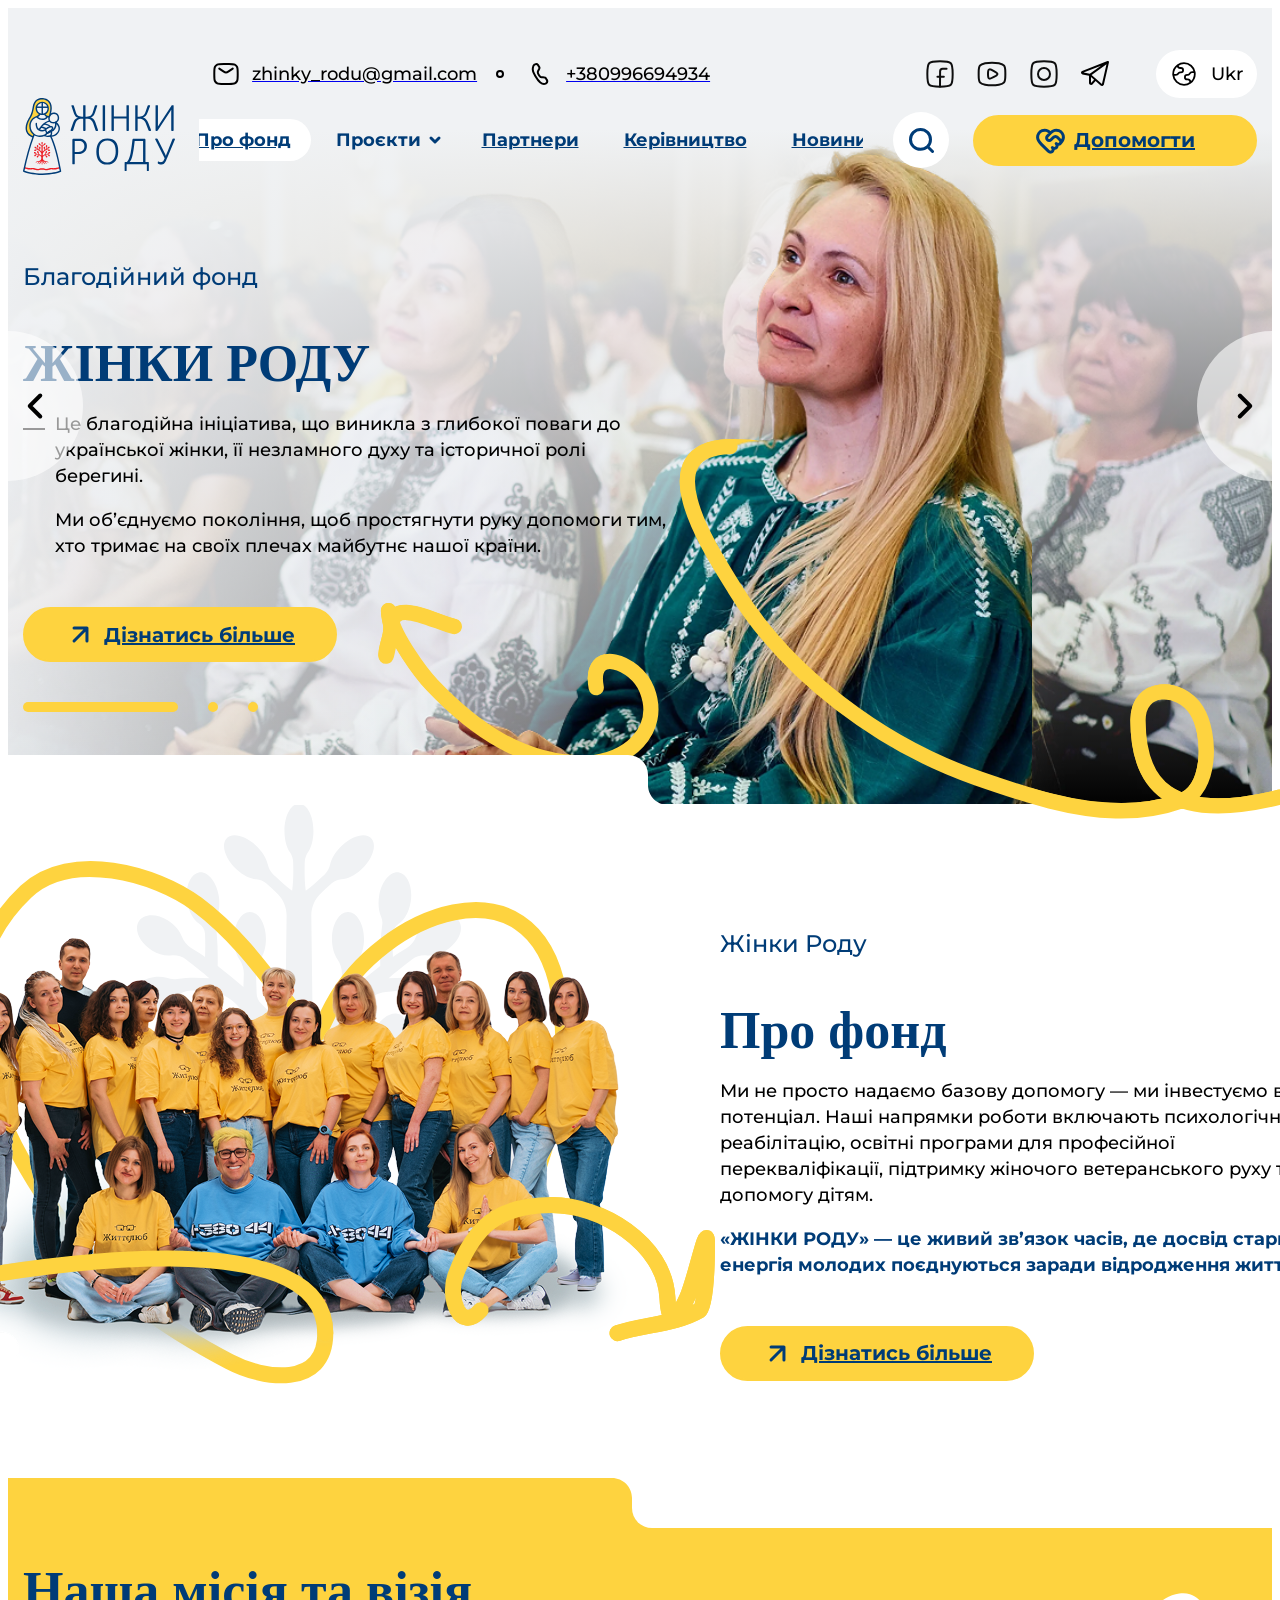
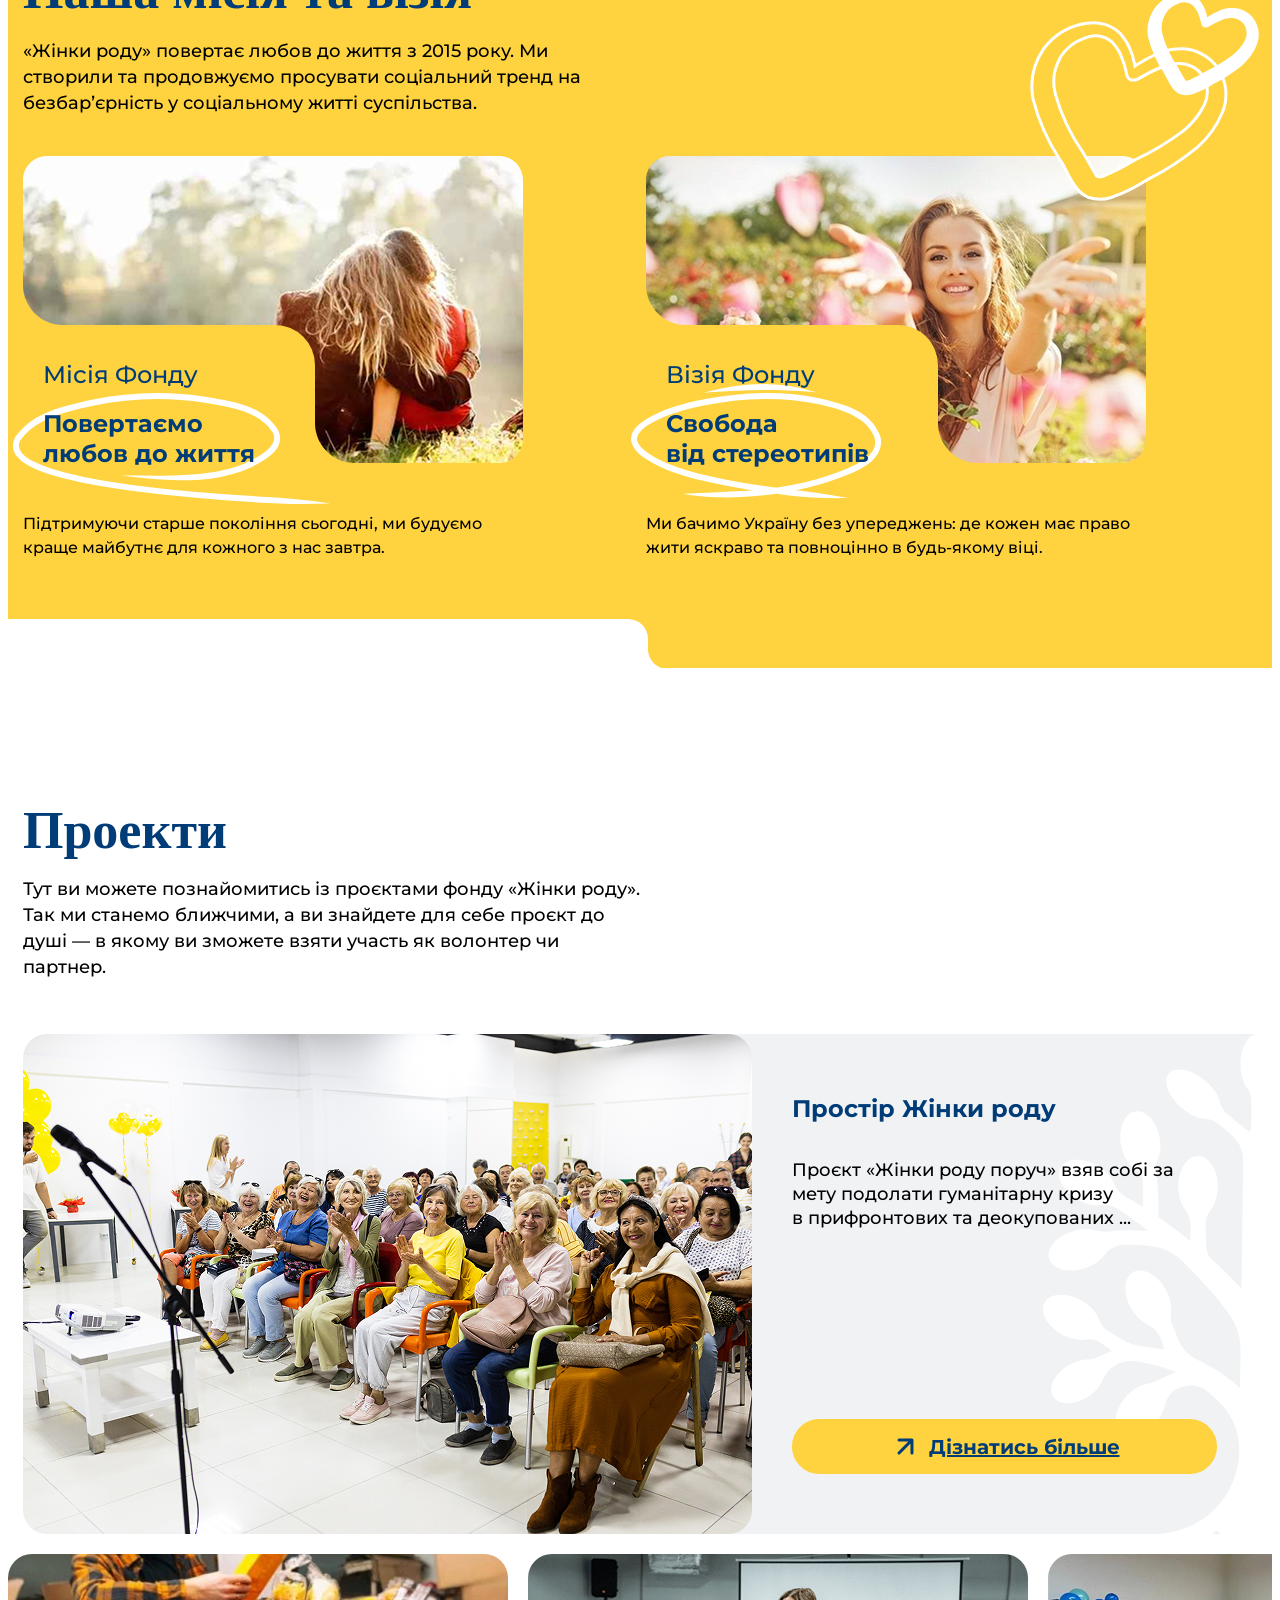
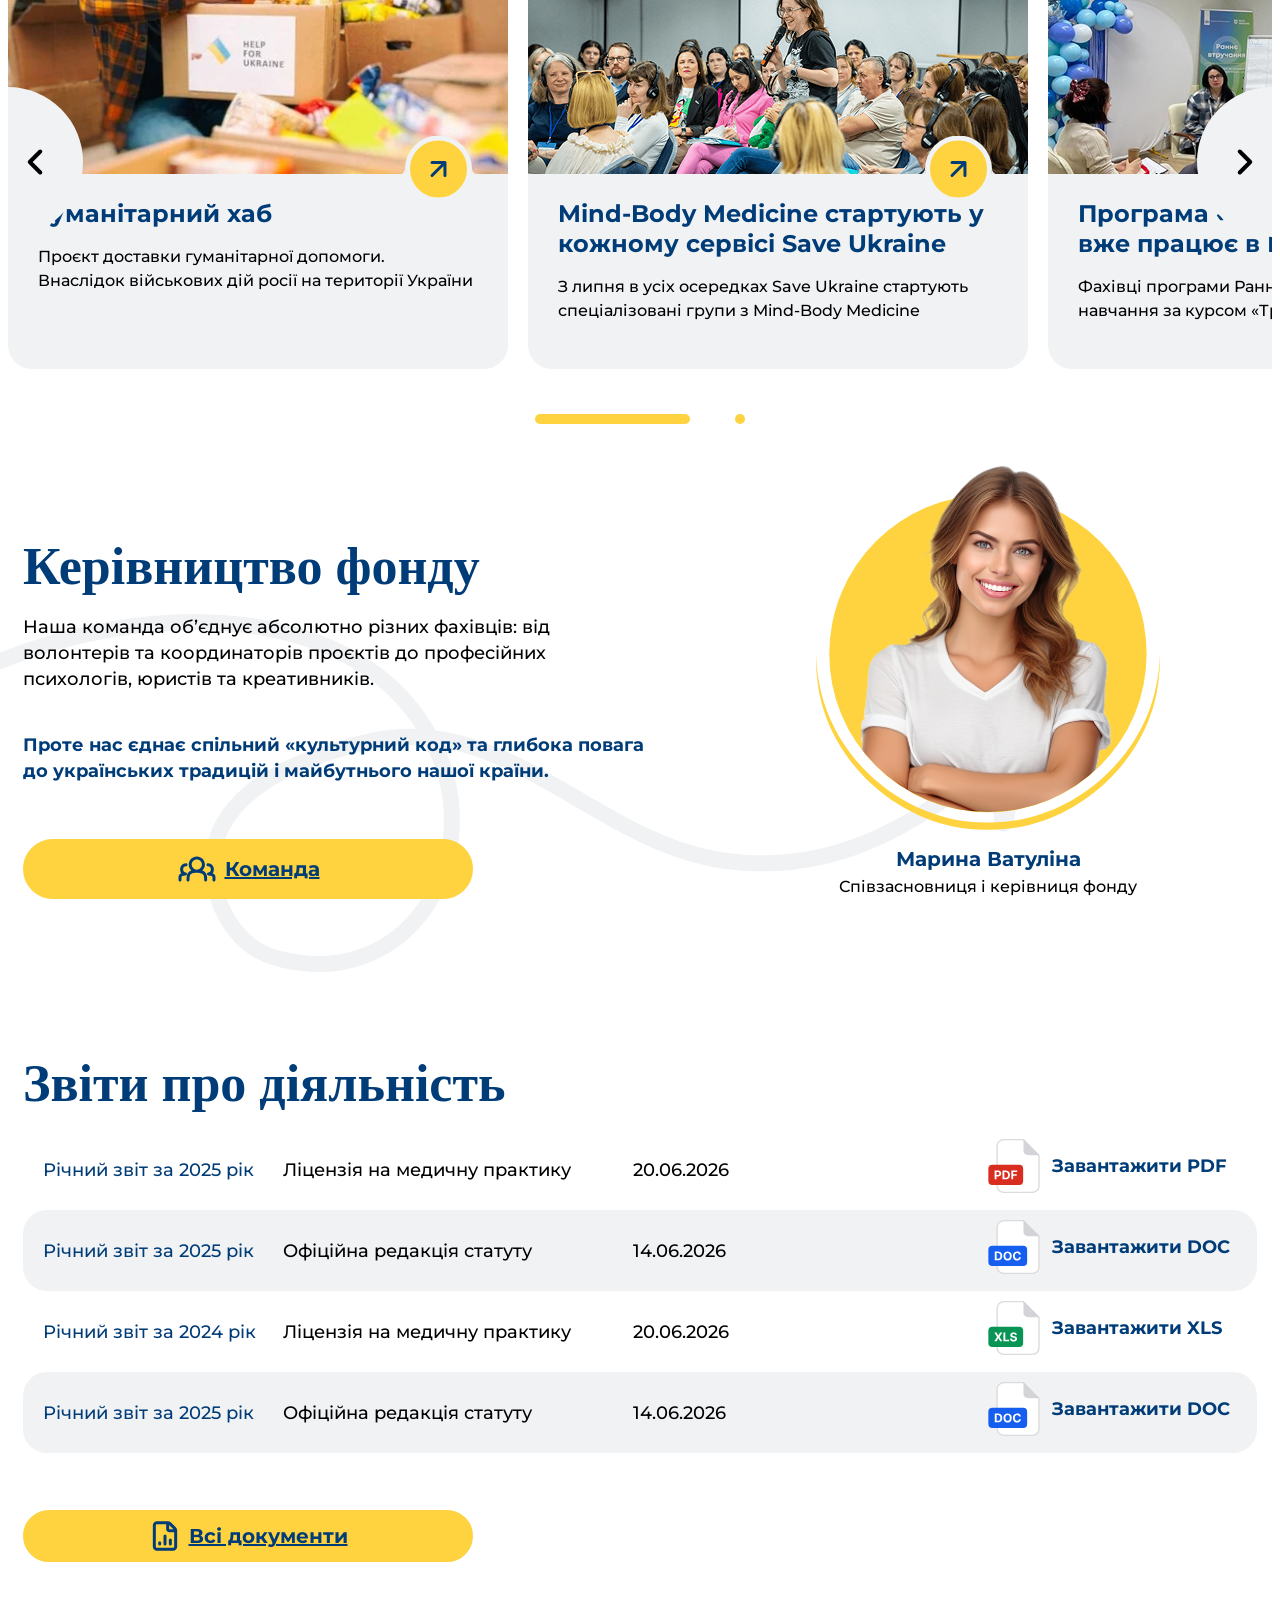
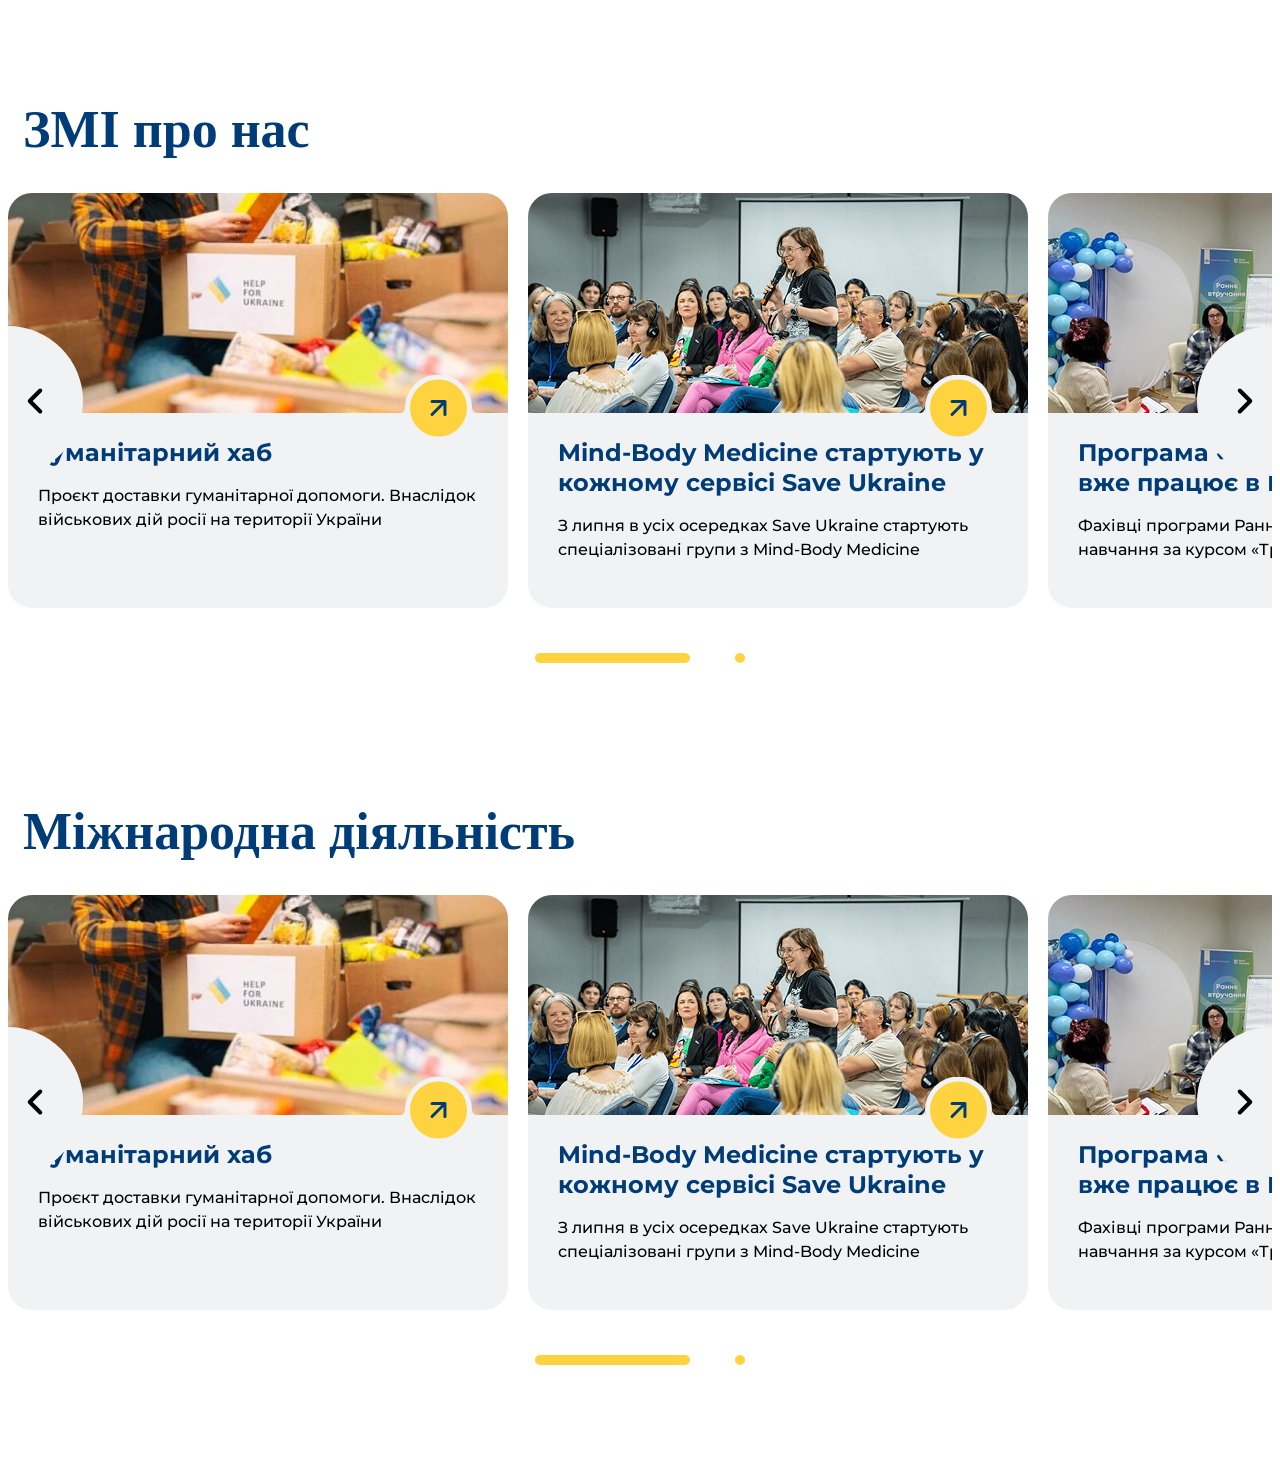
==== commit 4a81e9e3: "." ====
--- a/index.html
+++ b/index.html
@@ -72,7 +72,19 @@
           <div class="header__center">
             <nav class="header__nav">
               <a class="header__nav-link active" href="#">Про фонд</a>
-              <a class="header__nav-link" href="#">Проєкти</a>
+              <div class="header__nav-dropdown" data-projects-dropdown>
+                <button type="button" class="header__nav-dropdown-trigger" aria-expanded="false" aria-haspopup="true"
+                  aria-controls="projects-dropdown-menu">
+                  <span>Проєкти</span>
+                </button>
+                <img class="header__nav-dropdown-arrow" src="./images/dropdown-arrow.svg" alt="" aria-hidden="true">
+                <ul class="header__nav-dropdown-menu" id="projects-dropdown-menu" aria-hidden="true">
+                  <li><a class="header__nav-dropdown-link" href="#">Світло поколінь</a></li>
+                  <li><a class="header__nav-dropdown-link" href="#">Материнське дерево</a></li>
+                  <li><a class="header__nav-dropdown-link" href="#">Коріння життя</a></li>
+                  <li><a class="header__nav-dropdown-link" href="#">Від матері до доньки</a></li>
+                </ul>
+              </div>
               <a class="header__nav-link" href="#">Партнери</a>
               <a class="header__nav-link" href="#">Керівництво</a>
               <a class="header__nav-link" href="#">Новини</a>
@@ -369,20 +381,654 @@
             <p class="projects__text text">
               Проєкт «Жінки роду поруч» взяв собі за мету подолати гуманітарну кризу в прифронтових та деокупованих ...
             </p>
-            <a class="project__button button" href="#">
+            <a class="projects__button button" href="#">
               <img src="./images/button-arrow.svg" alt="">
               <span>Дізнатись більше</span>
             </a>
           </div>
         </div>
       </div>
+      <div class="projects__slider" data-projects-slider>
+        <div class="projects__slider-body">
+          <div class="projects__slider-viewport">
+            <div class="projects__slider-track">
+              <a class="projects__slider-item" href="#">
+                <img class="projects__slider-img" src="./images/slider-1.png" alt="">
+                <div class="projects__slider-action">
+                  <img class="projects__slider-action-decor" src="./images/slider-btn-decor.svg" alt=""
+                    aria-hidden="true">
+                  <span class="projects__slider-button">
+                    <img src="./images/button-arrow.svg" alt="">
+                  </span>
+                </div>
+                <div class="projects__slider-content">
+                  <div class="projects__slider-subtitle subtitle">
+                    Гуманітарний хаб
+                  </div>
+                  <p class="projects__slider-text">
+                    Проєкт доставки гуманітарної допомоги. 
+                    Внаслідок військових дій росії на території України
+                  </p>
+                </div>
+              </a>
+              <a class="projects__slider-item" href="#">
+                <img class="projects__slider-img" src="./images/slider-2.png" alt="">
+                <div class="projects__slider-action">
+                  <img class="projects__slider-action-decor" src="./images/slider-btn-decor.svg" alt=""
+                    aria-hidden="true">
+                  <span class="projects__slider-button">
+                    <img src="./images/button-arrow.svg" alt="">
+                  </span>
+                </div>
+                <div class="projects__slider-content">
+                  <div class="projects__slider-subtitle subtitle">
+                    Mind-Body Medicine стартують у кожному сервісі Save Ukraine
+                  </div>
+                  <p class="projects__slider-text">
+                    З липня в усіх осередках Save Ukraine стартують спеціалізовані групи з Mind-Body Medicine
+                  </p>
+                </div>
+              </a>
+              <a class="projects__slider-item" href="#">
+                <img class="projects__slider-img" src="./images/slider-3.png" alt="">
+                <div class="projects__slider-action">
+                  <img class="projects__slider-action-decor" src="./images/slider-btn-decor.svg" alt=""
+                    aria-hidden="true">
+                  <span class="projects__slider-button">
+                    <img src="./images/button-arrow.svg" alt="">
+                  </span>
+                </div>
+                <div class="projects__slider-content">
+                  <div class="projects__slider-subtitle subtitle">
+                    Програма «Впевнений крок» вже працює в Ірпені
+                  </div>
+                  <p class="projects__slider-text">
+                    Фахівці програми Раннього втручання завершили навчання за курсом «Тренінг навичок піклування
+                  </p>
+                </div>
+              </a>
+              <a class="projects__slider-item" href="#">
+                <img class="projects__slider-img" src="./images/slider-4.png" alt="">
+                <div class="projects__slider-action">
+                  <img class="projects__slider-action-decor" src="./images/slider-btn-decor.svg" alt=""
+                    aria-hidden="true">
+                  <span class="projects__slider-button">
+                    <img src="./images/button-arrow.svg" alt="">
+                  </span>
+                </div>
+                <div class="projects__slider-content">
+                  <div class="projects__slider-subtitle subtitle">
+                    Обід без Бід
+                  </div>
+                  <p class="projects__slider-text">
+                    Проєкт, де Ба та Ді щодня отримують смачну та корисну гарячу їжу в жовтих дерев’яних будиночках
+                    «Обі...
+                  </p>
+                </div>
+              </a>
+              <a class="projects__slider-item" href="#">
+                <img class="projects__slider-img" src="./images/slider-1.png" alt="">
+                <div class="projects__slider-action">
+                  <img class="projects__slider-action-decor" src="./images/slider-btn-decor.svg" alt=""
+                    aria-hidden="true">
+                  <span class="projects__slider-button">
+                    <img src="./images/button-arrow.svg" alt="">
+                  </span>
+                </div>
+                <div class="projects__slider-content">
+                  <div class="projects__slider-subtitle subtitle">
+                    Гуманітарний хаб
+                  </div>
+                  <p class="projects__slider-text">
+                    Проєкт доставки гуманітарної допомоги. 
+                    Внаслідок військових дій росії на території України
+                  </p>
+                </div>
+              </a>
+              <a class="projects__slider-item" href="#">
+                <img class="projects__slider-img" src="./images/slider-2.png" alt="">
+                <div class="projects__slider-action">
+                  <img class="projects__slider-action-decor" src="./images/slider-btn-decor.svg" alt=""
+                    aria-hidden="true">
+                  <span class="projects__slider-button">
+                    <img src="./images/button-arrow.svg" alt="">
+                  </span>
+                </div>
+                <div class="projects__slider-content">
+                  <div class="projects__slider-subtitle subtitle">
+                    Mind-Body Medicine стартують у кожному сервісі Save Ukraine
+                  </div>
+                  <p class="projects__slider-text">
+                    З липня в усіх осередках Save Ukraine стартують спеціалізовані групи з Mind-Body Medicine
+                  </p>
+                </div>
+              </a>
+              <a class="projects__slider-item" href="#">
+                <img class="projects__slider-img" src="./images/slider-3.png" alt="">
+                <div class="projects__slider-action">
+                  <img class="projects__slider-action-decor" src="./images/slider-btn-decor.svg" alt=""
+                    aria-hidden="true">
+                  <span class="projects__slider-button">
+                    <img src="./images/button-arrow.svg" alt="">
+                  </span>
+                </div>
+                <div class="projects__slider-content">
+                  <div class="projects__slider-subtitle subtitle">
+                    Програма «Впевнений крок» вже працює в Ірпені
+                  </div>
+                  <p class="projects__slider-text">
+                    Фахівці програми Раннього втручання завершили навчання за курсом «Тренінг навичок піклування
+                  </p>
+                </div>
+              </a>
+              <a class="projects__slider-item" href="#">
+                <img class="projects__slider-img" src="./images/slider-4.png" alt="">
+                <div class="projects__slider-action">
+                  <img class="projects__slider-action-decor" src="./images/slider-btn-decor.svg" alt=""
+                    aria-hidden="true">
+                  <span class="projects__slider-button">
+                    <img src="./images/button-arrow.svg" alt="">
+                  </span>
+                </div>
+                <div class="projects__slider-content">
+                  <div class="projects__slider-subtitle subtitle">
+                    Обід без Бід
+                  </div>
+                  <p class="projects__slider-text">
+                    Проєкт, де Ба та Ді щодня отримують смачну та корисну гарячу їжу в жовтих дерев’яних будиночках
+                    «Обі...
+                  </p>
+                </div>
+              </a>
+            </div>
+          </div>
+          <button type="button" class="projects__slider-arrow projects__slider-arrow--prev"
+            aria-label="Попередній слайд">
+            <img class="projects__slider-arrow-circle" src="./images/projects-slider-arrow-circle-left.svg" alt=""
+              aria-hidden="true">
+            <img class="projects__slider-arrow-icon" src="./images/slider-arrow.svg" alt="">
+          </button>
+          <button type="button" class="projects__slider-arrow projects__slider-arrow--next"
+            aria-label="Наступний слайд">
+            <img class="projects__slider-arrow-circle" src="./images/projects-slider-arrow-circle-right.svg" alt=""
+              aria-hidden="true">
+            <img class="projects__slider-arrow-icon" src="./images/slider-arrow.svg" alt="">
+          </button>
+        </div>
+        <div class="projects__slider-dots" role="tablist" aria-label="Слайди проєктів">
+          <button type="button" class="projects__slider-dot is-active" role="tab" aria-selected="true"
+            aria-label="Слайд 1" data-slide-to="0"></button>
+          <button type="button" class="projects__slider-dot" role="tab" aria-selected="false" aria-label="Слайд 2"
+            data-slide-to="1"></button>
+        </div>
+      </div>
     </section>
-
-
-
-
-
-
+    <section class="leadership">
+      <img class="leadership__decor" src="./images/leadership-decor.svg" alt="" aria-hidden="true">
+      <div class="container">
+        <div class="leadership__inner">
+          <div class="leadership__content">
+            <h2 class="leadership__title title">
+              Керівництво фонду
+            </h2>
+            <p class="leadership__text text">
+              Наша команда об’єднує абсолютно різних фахівців: від волонтерів та координаторів проєктів до професійних
+              психологів,
+              юристів та креативників.
+            </p>
+            <div class="leadership__subtitle">
+              Проте нас єднає спільний «культурний код» та глибока повага до українських традицій і майбутнього нашої
+              країни.
+            </div>
+            <a href="#" class="leadership__button button">
+              <img src="./images/team.svg" alt="">
+              <span>Команда</span>
+            </a>
+          </div>
+          <div class="leadership__cofounder">
+            <div class="leadership__cofounder-photo">
+              <img class="leadership__cofounder-circle" src="./images/leadership-circle.svg" alt="" aria-hidden="true">
+              <div class="leadership__cofounder-img-wrap">
+                <img class="leadership__cofounder-img" src="./images/cofounder.png" alt="Марина Ватуліна">
+              </div>
+            </div>
+            <div class="leadership__cofounder-content">
+              <div class="leadership__cofounder-name">
+                Марина Ватуліна
+              </div>
+              <div class="leadership__cofounder-description">
+                Співзасновниця і керівниця фонду
+              </div>
+            </div>
+          </div>
+        </div>
+      </div>
+    </section>
+    <section class="reports">
+      <div class="container">
+        <div class="reports__title title">
+          Звіти про діяльність
+        </div>
+        <div class="reports__inner">
+          <ul class="reports__list">
+            <li class="reports__row">
+              <div class="reports__cell reports__cell--name">Річний звіт за 2025 рік</div>
+              <div class="reports__cell reports__cell--desc">Ліцензія на медичну практику</div>
+              <div class="reports__cell reports__cell--date">20.06.2026</div>
+              <div class="reports__cell reports__cell--download">
+                <button type="button" class="reports__download" data-download="./files/zvit-2025-licenziya.pdf"
+                  data-download-name="zvit-2025-licenziya.pdf">
+                  <img class="reports__download-icon" src="./images/pdf.svg" alt="">
+                  <span>Завантажити PDF</span>
+                </button>
+              </div>
+            </li>
+            <li class="reports__row">
+              <div class="reports__cell reports__cell--name">Річний звіт за 2025 рік</div>
+              <div class="reports__cell reports__cell--desc">Офіційна редакція статуту</div>
+              <div class="reports__cell reports__cell--date">14.06.2026</div>
+              <div class="reports__cell reports__cell--download">
+                <button type="button" class="reports__download" data-download="./files/zvit-2025-statut.doc"
+                  data-download-name="zvit-2025-statut.doc">
+                  <img class="reports__download-icon" src="./images/doc.svg" alt="">
+                  <span>Завантажити DOC</span>
+                </button>
+              </div>
+            </li>
+            <li class="reports__row">
+              <div class="reports__cell reports__cell--name">Річний звіт за 2024 рік</div>
+              <div class="reports__cell reports__cell--desc">Ліцензія на медичну практику</div>
+              <div class="reports__cell reports__cell--date">20.06.2026</div>
+              <div class="reports__cell reports__cell--download">
+                <button type="button" class="reports__download" data-download="./files/zvit-2024-licenziya.xls"
+                  data-download-name="zvit-2024-licenziya.xls">
+                  <img class="reports__download-icon" src="./images/xls.svg" alt="">
+                  <span>Завантажити XLS</span>
+                </button>
+              </div>
+            </li>
+            <li class="reports__row">
+              <div class="reports__cell reports__cell--name">Річний звіт за 2025 рік</div>
+              <div class="reports__cell reports__cell--desc">Офіційна редакція статуту</div>
+              <div class="reports__cell reports__cell--date">14.06.2026</div>
+              <div class="reports__cell reports__cell--download">
+                <button type="button" class="reports__download" data-download="./files/zvit-2025-statut.doc"
+                  data-download-name="zvit-2025-statut.doc">
+                  <img class="reports__download-icon" src="./images/doc.svg" alt="">
+                  <span>Завантажити DOC</span>
+                </button>
+              </div>
+            </li>
+          </ul>
+          <a href="#" class="reports__button button">
+            <img src="./images/docs.svg" alt="">
+            <span>Всі документи</span>
+          </a>
+        </div>
+      </div>
+    </section>
+    <section class="media">
+      <div class="container">
+        <h2 class="media__title title">
+          ЗМІ про нас
+        </h2>
+      </div>
+      <div class="media__slider" data-media-slider>
+        <div class="media__slider-body">
+          <div class="media__slider-viewport">
+            <div class="media__slider-track">
+              <a class="media__slider-item" href="#">
+                <img class="media__slider-img" src="./images/slider-1.png" alt="">
+                <div class="media__slider-action">
+                  <img class="media__slider-action-decor" src="./images/slider-btn-decor.svg" alt=""
+                    aria-hidden="true">
+                  <span class="media__slider-button">
+                    <img src="./images/button-arrow.svg" alt="">
+                  </span>
+                </div>
+                <div class="media__slider-content">
+                  <div class="media__slider-subtitle subtitle">
+                    Гуманітарний хаб
+                  </div>
+                  <p class="media__slider-text">
+                    Проєкт доставки гуманітарної допомоги.
+                    Внаслідок військових дій росії на території України
+                  </p>
+                </div>
+              </a>
+              <a class="media__slider-item" href="#">
+                <img class="media__slider-img" src="./images/slider-2.png" alt="">
+                <div class="media__slider-action">
+                  <img class="media__slider-action-decor" src="./images/slider-btn-decor.svg" alt=""
+                    aria-hidden="true">
+                  <span class="media__slider-button">
+                    <img src="./images/button-arrow.svg" alt="">
+                  </span>
+                </div>
+                <div class="media__slider-content">
+                  <div class="media__slider-subtitle subtitle">
+                    Mind-Body Medicine стартують у кожному сервісі Save Ukraine
+                  </div>
+                  <p class="media__slider-text">
+                    З липня в усіх осередках Save Ukraine стартують спеціалізовані групи з Mind-Body Medicine
+                  </p>
+                </div>
+              </a>
+              <a class="media__slider-item" href="#">
+                <img class="media__slider-img" src="./images/slider-3.png" alt="">
+                <div class="media__slider-action">
+                  <img class="media__slider-action-decor" src="./images/slider-btn-decor.svg" alt=""
+                    aria-hidden="true">
+                  <span class="media__slider-button">
+                    <img src="./images/button-arrow.svg" alt="">
+                  </span>
+                </div>
+                <div class="media__slider-content">
+                  <div class="media__slider-subtitle subtitle">
+                    Програма «Впевнений крок» вже працює в Ірпені
+                  </div>
+                  <p class="media__slider-text">
+                    Фахівці програми Раннього втручання завершили навчання за курсом «Тренінг навичок піклування
+                  </p>
+                </div>
+              </a>
+              <a class="media__slider-item" href="#">
+                <img class="media__slider-img" src="./images/slider-4.png" alt="">
+                <div class="media__slider-action">
+                  <img class="media__slider-action-decor" src="./images/slider-btn-decor.svg" alt=""
+                    aria-hidden="true">
+                  <span class="media__slider-button">
+                    <img src="./images/button-arrow.svg" alt="">
+                  </span>
+                </div>
+                <div class="media__slider-content">
+                  <div class="media__slider-subtitle subtitle">
+                    Обід без Бід
+                  </div>
+                  <p class="media__slider-text">
+                    Проєкт, де Ба та Ді щодня отримують смачну та корисну гарячу їжу в жовтих дерев’яних будиночках
+                    «Обі...
+                  </p>
+                </div>
+              </a>
+              <a class="media__slider-item" href="#">
+                <img class="media__slider-img" src="./images/slider-1.png" alt="">
+                <div class="media__slider-action">
+                  <img class="media__slider-action-decor" src="./images/slider-btn-decor.svg" alt=""
+                    aria-hidden="true">
+                  <span class="media__slider-button">
+                    <img src="./images/button-arrow.svg" alt="">
+                  </span>
+                </div>
+                <div class="media__slider-content">
+                  <div class="media__slider-subtitle subtitle">
+                    Гуманітарний хаб
+                  </div>
+                  <p class="media__slider-text">
+                    Проєкт доставки гуманітарної допомоги.
+                    Внаслідок військових дій росії на території України
+                  </p>
+                </div>
+              </a>
+              <a class="media__slider-item" href="#">
+                <img class="media__slider-img" src="./images/slider-2.png" alt="">
+                <div class="media__slider-action">
+                  <img class="media__slider-action-decor" src="./images/slider-btn-decor.svg" alt=""
+                    aria-hidden="true">
+                  <span class="media__slider-button">
+                    <img src="./images/button-arrow.svg" alt="">
+                  </span>
+                </div>
+                <div class="media__slider-content">
+                  <div class="media__slider-subtitle subtitle">
+                    Mind-Body Medicine стартують у кожному сервісі Save Ukraine
+                  </div>
+                  <p class="media__slider-text">
+                    З липня в усіх осередках Save Ukraine стартують спеціалізовані групи з Mind-Body Medicine
+                  </p>
+                </div>
+              </a>
+              <a class="media__slider-item" href="#">
+                <img class="media__slider-img" src="./images/slider-3.png" alt="">
+                <div class="media__slider-action">
+                  <img class="media__slider-action-decor" src="./images/slider-btn-decor.svg" alt=""
+                    aria-hidden="true">
+                  <span class="media__slider-button">
+                    <img src="./images/button-arrow.svg" alt="">
+                  </span>
+                </div>
+                <div class="media__slider-content">
+                  <div class="media__slider-subtitle subtitle">
+                    Програма «Впевнений крок» вже працює в Ірпені
+                  </div>
+                  <p class="media__slider-text">
+                    Фахівці програми Раннього втручання завершили навчання за курсом «Тренінг навичок піклування
+                  </p>
+                </div>
+              </a>
+              <a class="media__slider-item" href="#">
+                <img class="media__slider-img" src="./images/slider-4.png" alt="">
+                <div class="media__slider-action">
+                  <img class="media__slider-action-decor" src="./images/slider-btn-decor.svg" alt=""
+                    aria-hidden="true">
+                  <span class="media__slider-button">
+                    <img src="./images/button-arrow.svg" alt="">
+                  </span>
+                </div>
+                <div class="media__slider-content">
+                  <div class="media__slider-subtitle subtitle">
+                    Обід без Бід
+                  </div>
+                  <p class="media__slider-text">
+                    Проєкт, де Ба та Ді щодня отримують смачну та корисну гарячу їжу в жовтих дерев’яних будиночках
+                    «Обі...
+                  </p>
+                </div>
+              </a>
+            </div>
+          </div>
+          <button type="button" class="media__slider-arrow media__slider-arrow--prev"
+            aria-label="Попередній слайд">
+            <img class="media__slider-arrow-circle" src="./images/projects-slider-arrow-circle-left.svg" alt=""
+              aria-hidden="true">
+            <img class="media__slider-arrow-icon" src="./images/slider-arrow.svg" alt="">
+          </button>
+          <button type="button" class="media__slider-arrow media__slider-arrow--next"
+            aria-label="Наступний слайд">
+            <img class="media__slider-arrow-circle" src="./images/projects-slider-arrow-circle-right.svg" alt=""
+              aria-hidden="true">
+            <img class="media__slider-arrow-icon" src="./images/slider-arrow.svg" alt="">
+          </button>
+        </div>
+        <div class="media__slider-dots" role="tablist" aria-label="Слайди ЗМІ">
+          <button type="button" class="media__slider-dot is-active" role="tab" aria-selected="true"
+            aria-label="Слайд 1" data-slide-to="0"></button>
+          <button type="button" class="media__slider-dot" role="tab" aria-selected="false" aria-label="Слайд 2"
+            data-slide-to="1"></button>
+        </div>
+      </div>
+    </section>
+    <section class="activities">
+      <div class="container">
+        <h2 class="activities__title title">
+          Міжнародна діяльність
+        </h2>
+      </div>
+      <div class="activities__slider" data-activities-slider>
+        <div class="activities__slider-body">
+          <div class="activities__slider-viewport">
+            <div class="activities__slider-track">
+              <a class="activities__slider-item" href="#">
+                <img class="activities__slider-img" src="./images/slider-1.png" alt="">
+                <div class="activities__slider-action">
+                  <img class="activities__slider-action-decor" src="./images/slider-btn-decor.svg" alt=""
+                    aria-hidden="true">
+                  <span class="activities__slider-button">
+                    <img src="./images/button-arrow.svg" alt="">
+                  </span>
+                </div>
+                <div class="activities__slider-content">
+                  <div class="activities__slider-subtitle subtitle">
+                    Гуманітарний хаб
+                  </div>
+                  <p class="activities__slider-text">
+                    Проєкт доставки гуманітарної допомоги.
+                    Внаслідок військових дій росії на території України
+                  </p>
+                </div>
+              </a>
+              <a class="activities__slider-item" href="#">
+                <img class="activities__slider-img" src="./images/slider-2.png" alt="">
+                <div class="activities__slider-action">
+                  <img class="activities__slider-action-decor" src="./images/slider-btn-decor.svg" alt=""
+                    aria-hidden="true">
+                  <span class="activities__slider-button">
+                    <img src="./images/button-arrow.svg" alt="">
+                  </span>
+                </div>
+                <div class="activities__slider-content">
+                  <div class="activities__slider-subtitle subtitle">
+                    Mind-Body Medicine стартують у кожному сервісі Save Ukraine
+                  </div>
+                  <p class="activities__slider-text">
+                    З липня в усіх осередках Save Ukraine стартують спеціалізовані групи з Mind-Body Medicine
+                  </p>
+                </div>
+              </a>
+              <a class="activities__slider-item" href="#">
+                <img class="activities__slider-img" src="./images/slider-3.png" alt="">
+                <div class="activities__slider-action">
+                  <img class="activities__slider-action-decor" src="./images/slider-btn-decor.svg" alt=""
+                    aria-hidden="true">
+                  <span class="activities__slider-button">
+                    <img src="./images/button-arrow.svg" alt="">
+                  </span>
+                </div>
+                <div class="activities__slider-content">
+                  <div class="activities__slider-subtitle subtitle">
+                    Програма «Впевнений крок» вже працює в Ірпені
+                  </div>
+                  <p class="activities__slider-text">
+                    Фахівці програми Раннього втручання завершили навчання за курсом «Тренінг навичок піклування
+                  </p>
+                </div>
+              </a>
+              <a class="activities__slider-item" href="#">
+                <img class="activities__slider-img" src="./images/slider-4.png" alt="">
+                <div class="activities__slider-action">
+                  <img class="activities__slider-action-decor" src="./images/slider-btn-decor.svg" alt=""
+                    aria-hidden="true">
+                  <span class="activities__slider-button">
+                    <img src="./images/button-arrow.svg" alt="">
+                  </span>
+                </div>
+                <div class="activities__slider-content">
+                  <div class="activities__slider-subtitle subtitle">
+                    Обід без Бід
+                  </div>
+                  <p class="activities__slider-text">
+                    Проєкт, де Ба та Ді щодня отримують смачну та корисну гарячу їжу в жовтих дерев’яних будиночках
+                    «Обі...
+                  </p>
+                </div>
+              </a>
+              <a class="activities__slider-item" href="#">
+                <img class="activities__slider-img" src="./images/slider-1.png" alt="">
+                <div class="activities__slider-action">
+                  <img class="activities__slider-action-decor" src="./images/slider-btn-decor.svg" alt=""
+                    aria-hidden="true">
+                  <span class="activities__slider-button">
+                    <img src="./images/button-arrow.svg" alt="">
+                  </span>
+                </div>
+                <div class="activities__slider-content">
+                  <div class="activities__slider-subtitle subtitle">
+                    Гуманітарний хаб
+                  </div>
+                  <p class="activities__slider-text">
+                    Проєкт доставки гуманітарної допомоги.
+                    Внаслідок військових дій росії на території України
+                  </p>
+                </div>
+              </a>
+              <a class="activities__slider-item" href="#">
+                <img class="activities__slider-img" src="./images/slider-2.png" alt="">
+                <div class="activities__slider-action">
+                  <img class="activities__slider-action-decor" src="./images/slider-btn-decor.svg" alt=""
+                    aria-hidden="true">
+                  <span class="activities__slider-button">
+                    <img src="./images/button-arrow.svg" alt="">
+                  </span>
+                </div>
+                <div class="activities__slider-content">
+                  <div class="activities__slider-subtitle subtitle">
+                    Mind-Body Medicine стартують у кожному сервісі Save Ukraine
+                  </div>
+                  <p class="activities__slider-text">
+                    З липня в усіх осередках Save Ukraine стартують спеціалізовані групи з Mind-Body Medicine
+                  </p>
+                </div>
+              </a>
+              <a class="activities__slider-item" href="#">
+                <img class="activities__slider-img" src="./images/slider-3.png" alt="">
+                <div class="activities__slider-action">
+                  <img class="activities__slider-action-decor" src="./images/slider-btn-decor.svg" alt=""
+                    aria-hidden="true">
+                  <span class="activities__slider-button">
+                    <img src="./images/button-arrow.svg" alt="">
+                  </span>
+                </div>
+                <div class="activities__slider-content">
+                  <div class="activities__slider-subtitle subtitle">
+                    Програма «Впевнений крок» вже працює в Ірпені
+                  </div>
+                  <p class="activities__slider-text">
+                    Фахівці програми Раннього втручання завершили навчання за курсом «Тренінг навичок піклування
+                  </p>
+                </div>
+              </a>
+              <a class="activities__slider-item" href="#">
+                <img class="activities__slider-img" src="./images/slider-4.png" alt="">
+                <div class="activities__slider-action">
+                  <img class="activities__slider-action-decor" src="./images/slider-btn-decor.svg" alt=""
+                    aria-hidden="true">
+                  <span class="activities__slider-button">
+                    <img src="./images/button-arrow.svg" alt="">
+                  </span>
+                </div>
+                <div class="activities__slider-content">
+                  <div class="activities__slider-subtitle subtitle">
+                    Обід без Бід
+                  </div>
+                  <p class="activities__slider-text">
+                    Проєкт, де Ба та Ді щодня отримують смачну та корисну гарячу їжу в жовтих дерев’яних будиночках
+                    «Обі...
+                  </p>
+                </div>
+              </a>
+            </div>
+          </div>
+          <button type="button" class="activities__slider-arrow activities__slider-arrow--prev"
+            aria-label="Попередній слайд">
+            <img class="activities__slider-arrow-circle" src="./images/projects-slider-arrow-circle-left.svg" alt=""
+              aria-hidden="true">
+            <img class="activities__slider-arrow-icon" src="./images/slider-arrow.svg" alt="">
+          </button>
+          <button type="button" class="activities__slider-arrow activities__slider-arrow--next"
+            aria-label="Наступний слайд">
+            <img class="activities__slider-arrow-circle" src="./images/projects-slider-arrow-circle-right.svg" alt=""
+              aria-hidden="true">
+            <img class="activities__slider-arrow-icon" src="./images/slider-arrow.svg" alt="">
+          </button>
+        </div>
+        <div class="activities__slider-dots" role="tablist" aria-label="Слайди міжнародної діяльності">
+          <button type="button" class="activities__slider-dot is-active" role="tab" aria-selected="true"
+            aria-label="Слайд 1" data-slide-to="0"></button>
+          <button type="button" class="activities__slider-dot" role="tab" aria-selected="false" aria-label="Слайд 2"
+            data-slide-to="1"></button>
+        </div>
+      </div>
+    </section>
 
 
 
--- a/css/style.css
+++ b/css/style.css
@@ -16,7 +16,7 @@
 	font-weight: 500;
 	line-height: 26px; /* 144.444% */
 	background: #fff;
-	overflow-x: hidden;
+	overflow-x: clip;
 	-webkit-font-smoothing: antialiased;
 	-moz-osx-font-smoothing: grayscale;
 }
@@ -332,6 +332,8 @@
 	display: flex;
 	align-items: center;
 	justify-content: space-between;
+	position: relative;
+	z-index: 110;
 }
 .header__contact {
 	display: flex;
@@ -382,11 +384,70 @@
 	width: 32px;
 	height: 32px;
 }
+.header:has(.header__bottom.is-sticky) {
+	z-index: 1000;
+}
+
+.header:has(.header__bottom.is-sticky) > .container {
+	z-index: 1001;
+}
+
+.header:has(.header__bottom.is-sticky) .header__corner {
+	z-index: 3;
+}
+
+.header:has(.header__bottom.is-sticky) .header__person {
+	z-index: 1;
+}
+
 .header__bottom {
+	position: sticky;
+	top: 20px;
+	z-index: 100;
 	display: flex;
 	align-items: center;
 	justify-content: space-between;
 	gap: 24px;
+}
+
+.header__bottom::before {
+	content: '';
+	position: absolute;
+	top: -20px;
+	left: 50%;
+	z-index: -1;
+	width: 100vw;
+	height: 200px;
+	transform: translateX(-50%);
+	background: linear-gradient(
+		180deg,
+		#f0f2f4 50.3%,
+		rgba(240, 242, 244, 0) 100%
+	);
+	opacity: 0;
+	pointer-events: none;
+	transition: opacity 0.4s ease;
+}
+
+.header__bottom.is-sticky {
+	position: fixed;
+	top: 20px;
+	left: 0;
+	right: 0;
+	z-index: 1000;
+	width: 100%;
+	max-width: 1345px;
+	margin: 0 auto;
+	padding: 0 15px;
+	box-sizing: border-box;
+}
+
+.header__bottom-spacer {
+	height: 0;
+}
+
+.header__bottom.is-sticky::before {
+	opacity: 1;
 }
 
 .header__center {
@@ -425,6 +486,14 @@
 		margin 0.3s ease;
 }
 
+.header__nav:has(.header__nav-dropdown.is-open) {
+	overflow: visible;
+}
+
+.header__center:has(.header__nav-dropdown.is-open) {
+	z-index: 30;
+}
+
 .header__bottom.is-search-open .header__nav {
 	flex: 0;
 	max-width: 0;
@@ -449,6 +518,112 @@
 	border-radius: 40px;
 	background: var(--White, #fff);
 }
+
+.header__nav-dropdown {
+	position: relative;
+	display: inline-flex;
+	align-items: center;
+	gap: 4px;
+	flex-shrink: 0;
+	width: fit-content;
+	padding-right: 8px;
+	cursor: pointer;
+	transition:
+		background-color 0.3s ease,
+		border-radius 0.3s ease;
+}
+
+.header__nav-dropdown-trigger {
+	display: inline-flex;
+	align-items: center;
+	width: auto;
+	padding: 10px 0 10px 20px;
+	border: none;
+	background: transparent;
+	color: var(--Blue, #003c77);
+	font-family: 'Montserrat', sans-serif;
+	font-size: 18px;
+	font-style: normal;
+	font-weight: 700;
+	line-height: normal;
+	white-space: nowrap;
+	cursor: pointer;
+	transition: all 0.3s;
+}
+
+.header__nav-dropdown-trigger:focus,
+.header__nav-dropdown-trigger:focus-visible {
+	outline: none;
+	box-shadow: none;
+}
+
+.header__nav-dropdown:not(.is-open):hover {
+	border-radius: 40px;
+	background: var(--White, #fff);
+}
+
+.header__nav-dropdown.is-open {
+	z-index: 30;
+	border-radius: 20px 20px 0 0;
+	background: var(--White, #fff);
+}
+
+.header__nav-dropdown.is-open .header__nav-dropdown-trigger {
+	position: relative;
+	z-index: 1;
+	border-radius: 20px 20px 0 0;
+	background: #fff;
+}
+
+.header__nav-dropdown-arrow {
+	width: 24px;
+	height: 24px;
+	flex-shrink: 0;
+	cursor: pointer;
+	transition: transform 0.3s ease;
+}
+
+.header__nav-dropdown.is-open .header__nav-dropdown-arrow {
+	transform: rotate(180deg);
+}
+
+.header__nav-dropdown-menu {
+	position: absolute;
+	top: 100%;
+	left: 0;
+	margin: 0;
+	padding: 8px 20px 16px;
+	list-style: none;
+	display: none;
+	flex-direction: column;
+	gap: 12px;
+	width: max-content;
+	border-radius: 0 20px 20px 20px;
+	background: var(--White, #fff);
+	box-shadow: 0 12px 32px rgba(0, 60, 119, 0.12);
+	z-index: 0;
+}
+
+.header__nav-dropdown.is-open .header__nav-dropdown-menu {
+	display: flex;
+}
+
+.header__nav-dropdown-link {
+	display: block;
+	color: var(--Blue, #003c77);
+	font-family: 'Montserrat', sans-serif;
+	font-size: 18px;
+	font-style: normal;
+	font-weight: 700;
+	line-height: normal;
+	white-space: nowrap;
+	transition: opacity 0.3s;
+}
+
+.header__nav-dropdown-link:hover {
+	opacity: 0.7;
+}
+
 .header__search {
 	position: relative;
 	z-index: 2;
@@ -670,7 +845,7 @@
 }
 .button {
 	border-radius: 40px;
-	background: var(--Yelow, #fed33f);
+	background-color: var(--Yelow, #fed33f);
 	color: var(--Blue, #003c77);
 	font-family: 'Montserrat', sans-serif;
 	font-size: 20px;
@@ -683,7 +858,9 @@
 	border: 2px solid #fed33f;
 	padding: 8px 60px;
 	align-items: center;
-	transition: all 0.3s;
+	transition:
+		background-color 0.3s ease,
+		border-color 0.3s ease;
 }
 .button:hover {
 	background-color: transparent;
@@ -740,12 +917,23 @@
 	line-height: 26px; /* 144.444% */
 }
 .header__button,
-.about__button,
-.project__button {
+.about__button {
 	display: inline-flex;
 	align-items: center;
 	margin-top: 30px;
 	margin-bottom: 40px;
+	padding: 10px 40px;
+}
+
+.projects__button {
+	display: flex;
+	justify-content: center;
+	align-items: center;
+	align-self: stretch;
+	width: 100%;
+	box-sizing: border-box;
+	margin-top: auto;
+	margin-bottom: 60px;
 	padding: 10px 40px;
 }
 
@@ -981,7 +1169,7 @@
 	font-size: 16px;
 	font-style: normal;
 	font-weight: 500;
-	line-height: 24px; /* 150% */
+	line-height: 24px;
 }
 
 .projects {
@@ -990,8 +1178,6 @@
 .projects__top {
 	width: 623px;
 	margin-bottom: 54px;
-}
-.projects__title {
 }
 .projects__content .projects__text {
 	color: #000;
@@ -1000,16 +1186,17 @@
 	font-style: normal;
 	font-weight: 500;
 	line-height: 24px; /* 133.333% */
-	margin-bottom: 205px;
-	width: 430px;
+	width: 100%;
+	max-width: 430px;
 }
 .projects__inner {
 	position: relative;
 	display: flex;
+	align-items: stretch;
 	overflow: hidden;
-	border-radius: 24px;
+	border-radius: 24px 0 0 24px;
 	background: var(--grey, #f0f2f4);
-	gap: 30px;
+	margin-bottom: 20px;
 }
 
 .projects__decor {
@@ -1032,7 +1219,12 @@
 .projects__content {
 	position: relative;
 	z-index: 2;
-	padding-top: 60px;
+	flex: 1;
+	min-width: 0;
+	display: flex;
+	flex-direction: column;
+	padding: 60px 40px 0;
+	box-sizing: border-box;
 }
 .projects__subtitle {
 	color: var(--Blue, #003c77);
@@ -1043,3 +1235,708 @@
 	line-height: 30px; /* 125% */
 	margin-bottom: 16px;
 }
+.projects__slider {
+	position: relative;
+	width: 100%;
+}
+.projects__slider-body {
+	position: relative;
+}
+.projects__slider-viewport {
+	max-width: 2060px;
+	margin: 0 auto;
+	overflow: hidden;
+}
+.projects__slider-track {
+	display: flex;
+	gap: 20px;
+	transition: transform 0.5s ease;
+}
+.projects__slider-item {
+	flex: 0 0 500px;
+	position: relative;
+	border-radius: 24px;
+	background: var(--grey, #f0f2f4);
+	display: block;
+	color: inherit;
+	text-decoration: none;
+	cursor: pointer;
+}
+.projects__slider-img {
+	border-radius: 24px 24px 0 0;
+	width: 100%;
+	height: 220px;
+	object-fit: cover;
+	display: block;
+}
+.projects__slider-action {
+	position: absolute;
+	top: 215px;
+	right: 30px;
+	z-index: 2;
+	display: flex;
+	align-items: center;
+	justify-content: center;
+	width: 79px;
+	height: 67px;
+	transform: translateY(-50%);
+}
+.projects__slider-action-decor {
+	position: absolute;
+	inset: 0;
+	width: 100%;
+	height: 100%;
+	pointer-events: none;
+}
+.projects__slider-button {
+	position: relative;
+	z-index: 1;
+	display: flex;
+	align-items: center;
+	justify-content: center;
+	width: 57px;
+	height: 57px;
+	border-radius: 50%;
+	background-color: var(--Yelow, #fed33f);
+	border: 2px solid var(--Yelow, #fed33f);
+	transition:
+		background-color 0.3s ease,
+		border-color 0.3s ease;
+}
+.projects__slider-button:hover,
+.projects__slider-item:hover .projects__slider-button {
+	background-color: transparent;
+}
+.projects__slider-content {
+	padding: 25px 30px 30px;
+}
+.projects__slider-subtitle {
+	color: var(--Blue, #003c77);
+	font-family: Montserrat;
+	font-size: 24px;
+	font-style: normal;
+	font-weight: 700;
+	line-height: 30px; /* 125% */
+	margin-bottom: 16px;
+}
+
+.projects__slider-text {
+	overflow: hidden;
+	color: #000;
+	font-family: Montserrat;
+	font-size: 16px;
+	font-style: normal;
+	font-weight: 500;
+	line-height: 24px; /* 150% */
+}
+.projects__slider-dots {
+	display: flex;
+	align-items: center;
+	justify-content: center;
+	gap: 45px;
+	margin-top: 45px;
+}
+.projects__slider-dot {
+	width: 10px;
+	height: 10px;
+	padding: 0;
+	border: none;
+	border-radius: 6px;
+	background: var(--Yelow, #fed33f);
+	opacity: 1;
+	cursor: pointer;
+	flex-shrink: 0;
+	transition:
+		width 0.3s ease,
+		background 0.3s ease,
+		border-radius 0.3s ease;
+}
+.projects__slider-dot.is-active {
+	width: 155px;
+	border-radius: 6px;
+	background: var(--Yelow, #fed33f);
+}
+.projects__slider-arrow {
+	position: absolute;
+	top: 50%;
+	z-index: 3;
+	display: flex;
+	align-items: center;
+	justify-content: center;
+	width: 75px;
+	height: 150px;
+	padding: 0;
+	border: none;
+	background: transparent;
+	cursor: pointer;
+	transform: translateY(-50%);
+	transition: opacity 0.3s ease;
+}
+.projects__slider-arrow:hover {
+	opacity: 0.75;
+}
+.projects__slider-arrow--prev {
+	left: 0;
+}
+.projects__slider-arrow--next {
+	right: 0;
+}
+.projects__slider-arrow-circle {
+	position: absolute;
+	inset: 0;
+	width: 100%;
+	height: 100%;
+	pointer-events: none;
+}
+.projects__slider-arrow-icon {
+	position: absolute;
+	top: 50%;
+	z-index: 1;
+	transform: translate(-50%, -50%);
+}
+.projects__slider-arrow--prev .projects__slider-arrow-icon {
+	left: 36%;
+}
+.projects__slider-arrow--next .projects__slider-arrow-icon {
+	left: 64%;
+	transform: translate(-50%, -50%) rotate(180deg);
+}
+
+.leadership {
+	position: relative;
+	overflow: visible;
+	padding: 50px 0 155px;
+}
+.leadership > .container {
+	position: relative;
+	z-index: 1;
+}
+.leadership__decor {
+	position: absolute;
+	left: -60px;
+	top: 170px;
+	width: 1070px;
+	max-width: none;
+	height: auto;
+	pointer-events: none;
+	z-index: 0;
+}
+.leadership__inner {
+	display: flex;
+	align-items: center;
+	gap: 170px;
+}
+.leadership__content {
+	width: 623px;
+}
+.leadership__subtitle {
+	color: var(--Blue, #003c77);
+	font-family: Montserrat;
+	font-size: 18px;
+	font-style: normal;
+	font-weight: 700;
+	line-height: 26px;
+	margin-top: 40px;
+	margin-bottom: 55px;
+}
+.leadership__button,
+.reports__button {
+	width: 450px;
+}
+.leadership__cofounder {
+	flex-shrink: 0;
+	overflow: visible;
+}
+.leadership__cofounder-photo {
+	position: relative;
+	width: 344px;
+	height: 335px;
+	overflow: visible;
+}
+.leadership__cofounder-circle {
+	position: absolute;
+	inset: 0;
+	width: 100%;
+	height: 100%;
+	z-index: 0;
+	pointer-events: none;
+}
+.leadership__cofounder-img-wrap {
+	position: absolute;
+	inset: 0;
+	z-index: 1;
+	overflow: visible;
+	clip-path: path(
+		'M 0 -150 L 344 -150 L 344 158.671 L 330.627 158.671 A 158.671 158.671 0 0 1 13.285 158.671 L 0 158.671 Z'
+	);
+}
+.leadership__cofounder-img {
+	position: absolute;
+	left: 50%;
+	top: -30px;
+	transform: translateX(-50%) scale(0.8);
+	transform-origin: top center;
+	width: 317px;
+	height: 440px;
+	object-fit: cover;
+	object-position: center 100%;
+	display: block;
+}
+.leadership__cofounder-name {
+	color: var(--Blue, #003c77);
+	text-align: center;
+	font-family: Montserrat;
+	font-size: 20px;
+	font-style: normal;
+	font-weight: 700;
+	margin-top: 16px;
+	line-height: 26px; /* 130% */
+}
+.leadership__cofounder-description {
+	color: #000;
+	font-family: Montserrat;
+	font-size: 16px;
+	font-style: normal;
+	font-weight: 500;
+	line-height: 24px; /* 150% */
+	margin-top: 3px;
+	text-align: center;
+}
+
+.reports {
+	padding: 0 0 95px;
+}
+
+.reports__list {
+	list-style: none;
+	margin: 0;
+	padding: 0;
+	display: flex;
+	flex-direction: column;
+	margin-bottom: 57px;
+}
+
+.reports__row {
+	display: grid;
+	grid-template-columns: 240px 290px 180px 1fr;
+	align-items: center;
+	padding: 10px 20px;
+	border-radius: 16px;
+}
+
+.reports__cell--name {
+	padding-right: 24px;
+	color: var(--Blue, #003c77);
+	font-family: Montserrat;
+	font-size: 18px;
+	font-style: normal;
+	font-weight: 500;
+	line-height: 30px; /* 166.667% */
+}
+
+.reports__row:nth-child(even) {
+	border-radius: 24px;
+	background: var(--grey, #f0f2f4);
+}
+
+.reports__cell--desc {
+	color: var(--black, #000);
+	font-family: Montserrat;
+	font-size: 18px;
+	font-style: normal;
+	font-weight: 500;
+	line-height: 30px; /* 166.667% */
+}
+
+.reports__cell--date {
+	padding-left: 60px;
+	white-space: nowrap;
+	color: var(--black, #000);
+	font-family: Montserrat;
+	font-size: 18px;
+	font-style: normal;
+	font-weight: 500;
+	line-height: 30px; /* 166.667% */
+}
+
+.reports__cell--download {
+	justify-self: end;
+	width: 250px;
+}
+
+.reports__download {
+	display: inline-flex;
+	align-items: center;
+	gap: 11px;
+	width: 100%;
+	padding: 0;
+	border: none;
+	background: none;
+	color: var(--Blue, #003c77);
+	font-family: Montserrat;
+	font-size: 18px;
+	font-style: normal;
+	font-weight: 700;
+	line-height: 30px; /* 166.667% */
+	text-align: left;
+	cursor: pointer;
+	transition: opacity 0.25s ease;
+}
+
+.reports__download:hover {
+	opacity: 0.75;
+}
+
+.reports__download-icon {
+	width: 54px;
+	height: 54px;
+	flex-shrink: 0;
+}
+
+.reports__button {
+	justify-self: center;
+}
+
+.media {
+	padding: 0 0 95px;
+}
+.media__title {
+	margin-bottom: 34px;
+}
+.media__slider {
+	position: relative;
+	width: 100%;
+}
+.media__slider-body {
+	position: relative;
+}
+.media__slider-viewport {
+	max-width: 2060px;
+	margin: 0 auto;
+	overflow: hidden;
+}
+.media__slider-track {
+	display: flex;
+	gap: 20px;
+	transition: transform 0.5s ease;
+}
+.media__slider-item {
+	flex: 0 0 500px;
+	position: relative;
+	border-radius: 24px;
+	background: var(--grey, #f0f2f4);
+	display: block;
+	color: inherit;
+	text-decoration: none;
+	cursor: pointer;
+}
+.media__slider-img {
+	border-radius: 24px 24px 0 0;
+	width: 100%;
+	height: 220px;
+	object-fit: cover;
+	display: block;
+}
+.media__slider-action {
+	position: absolute;
+	top: 215px;
+	right: 30px;
+	z-index: 2;
+	display: flex;
+	align-items: center;
+	justify-content: center;
+	width: 79px;
+	height: 67px;
+	transform: translateY(-50%);
+}
+.media__slider-action-decor {
+	position: absolute;
+	inset: 0;
+	width: 100%;
+	height: 100%;
+	pointer-events: none;
+}
+.media__slider-button {
+	position: relative;
+	z-index: 1;
+	display: flex;
+	align-items: center;
+	justify-content: center;
+	width: 57px;
+	height: 57px;
+	border-radius: 50%;
+	background-color: var(--Yelow, #fed33f);
+	border: 2px solid var(--Yelow, #fed33f);
+	transition:
+		background-color 0.3s ease,
+		border-color 0.3s ease;
+}
+.media__slider-button:hover,
+.media__slider-item:hover .media__slider-button {
+	background-color: transparent;
+}
+.media__slider-content {
+	padding: 25px 30px 30px;
+}
+.media__slider-subtitle {
+	color: var(--Blue, #003c77);
+	font-family: Montserrat;
+	font-size: 24px;
+	font-style: normal;
+	font-weight: 700;
+	line-height: 30px; /* 125% */
+	margin-bottom: 16px;
+}
+.media__slider-text {
+	overflow: hidden;
+	color: #000;
+	font-family: Montserrat;
+	font-size: 16px;
+	font-style: normal;
+	font-weight: 500;
+	line-height: 24px; /* 150% */
+}
+.media__slider-dots {
+	display: flex;
+	align-items: center;
+	justify-content: center;
+	gap: 45px;
+	margin-top: 45px;
+}
+.media__slider-dot {
+	width: 10px;
+	height: 10px;
+	padding: 0;
+	border: none;
+	border-radius: 6px;
+	background: var(--Yelow, #fed33f);
+	opacity: 1;
+	cursor: pointer;
+	flex-shrink: 0;
+	transition:
+		width 0.3s ease,
+		background 0.3s ease,
+		border-radius 0.3s ease;
+}
+.media__slider-dot.is-active {
+	width: 155px;
+	border-radius: 6px;
+	background: var(--Yelow, #fed33f);
+}
+.media__slider-arrow {
+	position: absolute;
+	top: 50%;
+	z-index: 3;
+	display: flex;
+	align-items: center;
+	justify-content: center;
+	width: 75px;
+	height: 150px;
+	padding: 0;
+	border: none;
+	background: transparent;
+	cursor: pointer;
+	transform: translateY(-50%);
+	transition: opacity 0.3s ease;
+}
+.media__slider-arrow:hover {
+	opacity: 0.75;
+}
+.media__slider-arrow--prev {
+	left: 0;
+}
+.media__slider-arrow--next {
+	right: 0;
+}
+.media__slider-arrow-circle {
+	position: absolute;
+	inset: 0;
+	width: 100%;
+	height: 100%;
+	pointer-events: none;
+}
+.media__slider-arrow-icon {
+	position: absolute;
+	top: 50%;
+	z-index: 1;
+	transform: translate(-50%, -50%);
+}
+.media__slider-arrow--prev .media__slider-arrow-icon {
+	left: 36%;
+}
+.media__slider-arrow--next .media__slider-arrow-icon {
+	left: 64%;
+	transform: translate(-50%, -50%) rotate(180deg);
+}
+
+.activities {
+	padding: 0 0 95px;
+}
+.activities__title {
+	margin-bottom: 34px;
+}
+.activities__slider {
+	position: relative;
+	width: 100%;
+}
+.activities__slider-body {
+	position: relative;
+}
+.activities__slider-viewport {
+	max-width: 2060px;
+	margin: 0 auto;
+	overflow: hidden;
+}
+.activities__slider-track {
+	display: flex;
+	gap: 20px;
+	transition: transform 0.5s ease;
+}
+.activities__slider-item {
+	flex: 0 0 500px;
+	position: relative;
+	border-radius: 24px;
+	background: var(--grey, #f0f2f4);
+	display: block;
+	color: inherit;
+	text-decoration: none;
+	cursor: pointer;
+}
+.activities__slider-img {
+	border-radius: 24px 24px 0 0;
+	width: 100%;
+	height: 220px;
+	object-fit: cover;
+	display: block;
+}
+.activities__slider-action {
+	position: absolute;
+	top: 215px;
+	right: 30px;
+	z-index: 2;
+	display: flex;
+	align-items: center;
+	justify-content: center;
+	width: 79px;
+	height: 67px;
+	transform: translateY(-50%);
+}
+.activities__slider-action-decor {
+	position: absolute;
+	inset: 0;
+	width: 100%;
+	height: 100%;
+	pointer-events: none;
+}
+.activities__slider-button {
+	position: relative;
+	z-index: 1;
+	display: flex;
+	align-items: center;
+	justify-content: center;
+	width: 57px;
+	height: 57px;
+	border-radius: 50%;
+	background-color: var(--Yelow, #fed33f);
+	border: 2px solid var(--Yelow, #fed33f);
+	transition:
+		background-color 0.3s ease,
+		border-color 0.3s ease;
+}
+.activities__slider-button:hover,
+.activities__slider-item:hover .activities__slider-button {
+	background-color: transparent;
+}
+.activities__slider-content {
+	padding: 25px 30px 30px;
+}
+.activities__slider-subtitle {
+	color: var(--Blue, #003c77);
+	font-family: Montserrat;
+	font-size: 24px;
+	font-style: normal;
+	font-weight: 700;
+	line-height: 30px; /* 125% */
+	margin-bottom: 16px;
+}
+.activities__slider-text {
+	overflow: hidden;
+	color: #000;
+	font-family: Montserrat;
+	font-size: 16px;
+	font-style: normal;
+	font-weight: 500;
+	line-height: 24px; /* 150% */
+}
+.activities__slider-dots {
+	display: flex;
+	align-items: center;
+	justify-content: center;
+	gap: 45px;
+	margin-top: 45px;
+}
+.activities__slider-dot {
+	width: 10px;
+	height: 10px;
+	padding: 0;
+	border: none;
+	border-radius: 6px;
+	background: var(--Yelow, #fed33f);
+	opacity: 1;
+	cursor: pointer;
+	flex-shrink: 0;
+	transition:
+		width 0.3s ease,
+		background 0.3s ease,
+		border-radius 0.3s ease;
+}
+.activities__slider-dot.is-active {
+	width: 155px;
+	border-radius: 6px;
+	background: var(--Yelow, #fed33f);
+}
+.activities__slider-arrow {
+	position: absolute;
+	top: 50%;
+	z-index: 3;
+	display: flex;
+	align-items: center;
+	justify-content: center;
+	width: 75px;
+	height: 150px;
+	padding: 0;
+	border: none;
+	background: transparent;
+	cursor: pointer;
+	transform: translateY(-50%);
+	transition: opacity 0.3s ease;
+}
+.activities__slider-arrow:hover {
+	opacity: 0.75;
+}
+.activities__slider-arrow--prev {
+	left: 0;
+}
+.activities__slider-arrow--next {
+	right: 0;
+}
+.activities__slider-arrow-circle {
+	position: absolute;
+	inset: 0;
+	width: 100%;
+	height: 100%;
+	pointer-events: none;
+}
+.activities__slider-arrow-icon {
+	position: absolute;
+	top: 50%;
+	z-index: 1;
+	transform: translate(-50%, -50%);
+}
+.activities__slider-arrow--prev .activities__slider-arrow-icon {
+	left: 36%;
+}
+.activities__slider-arrow--next .activities__slider-arrow-icon {
+	left: 64%;
+	transform: translate(-50%, -50%) rotate(180deg);
+}
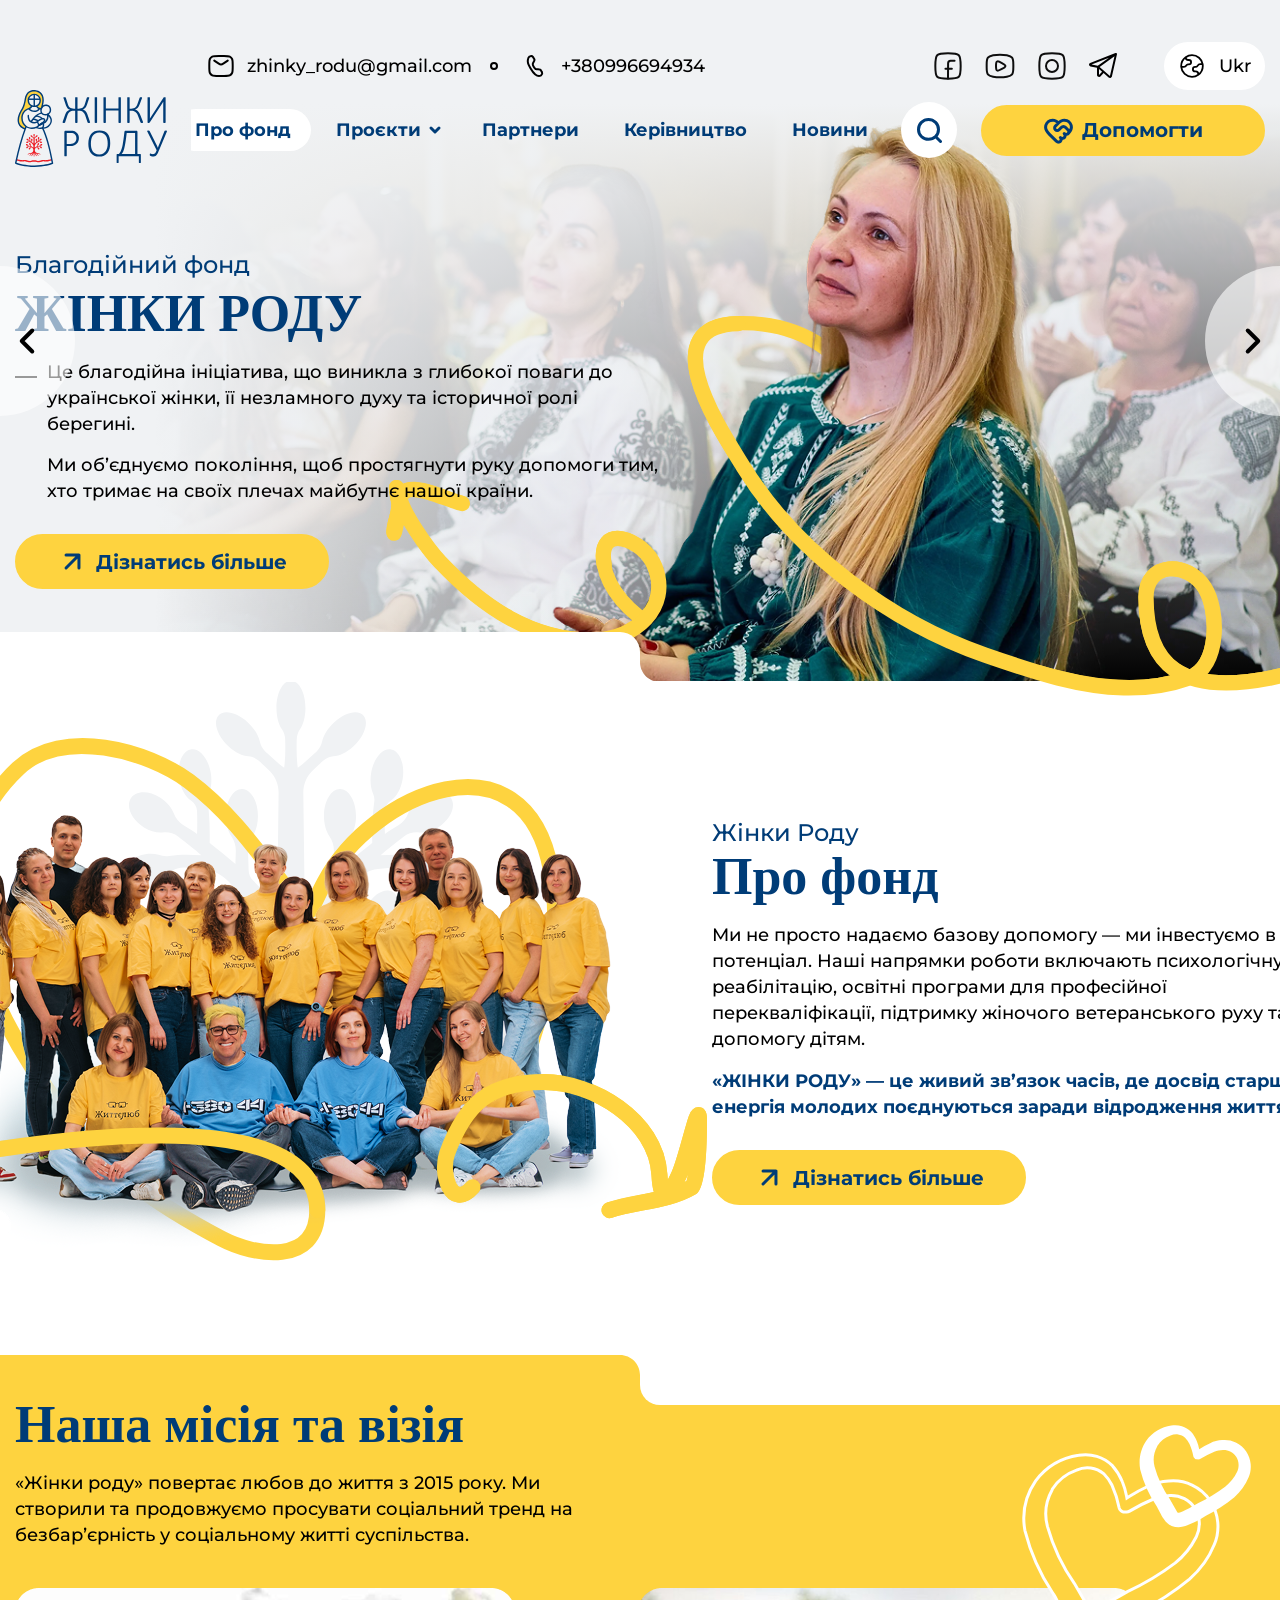
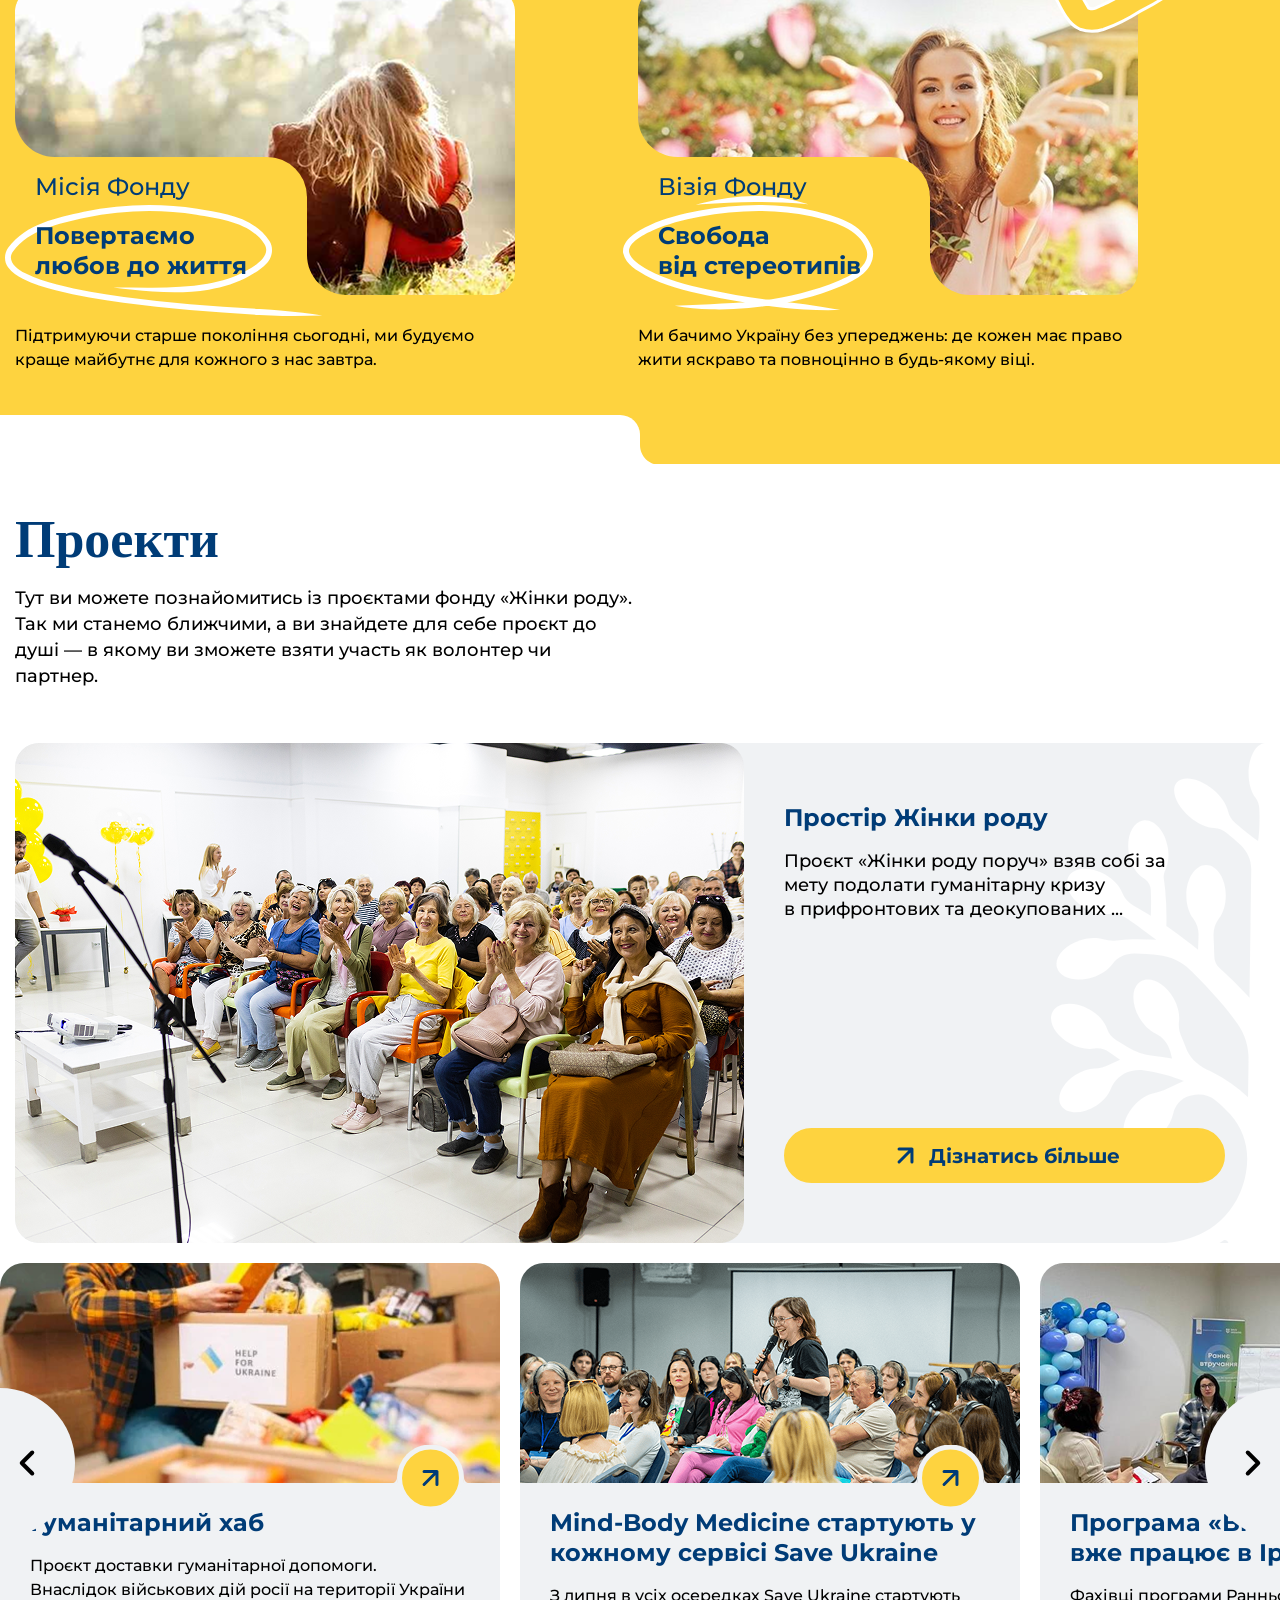
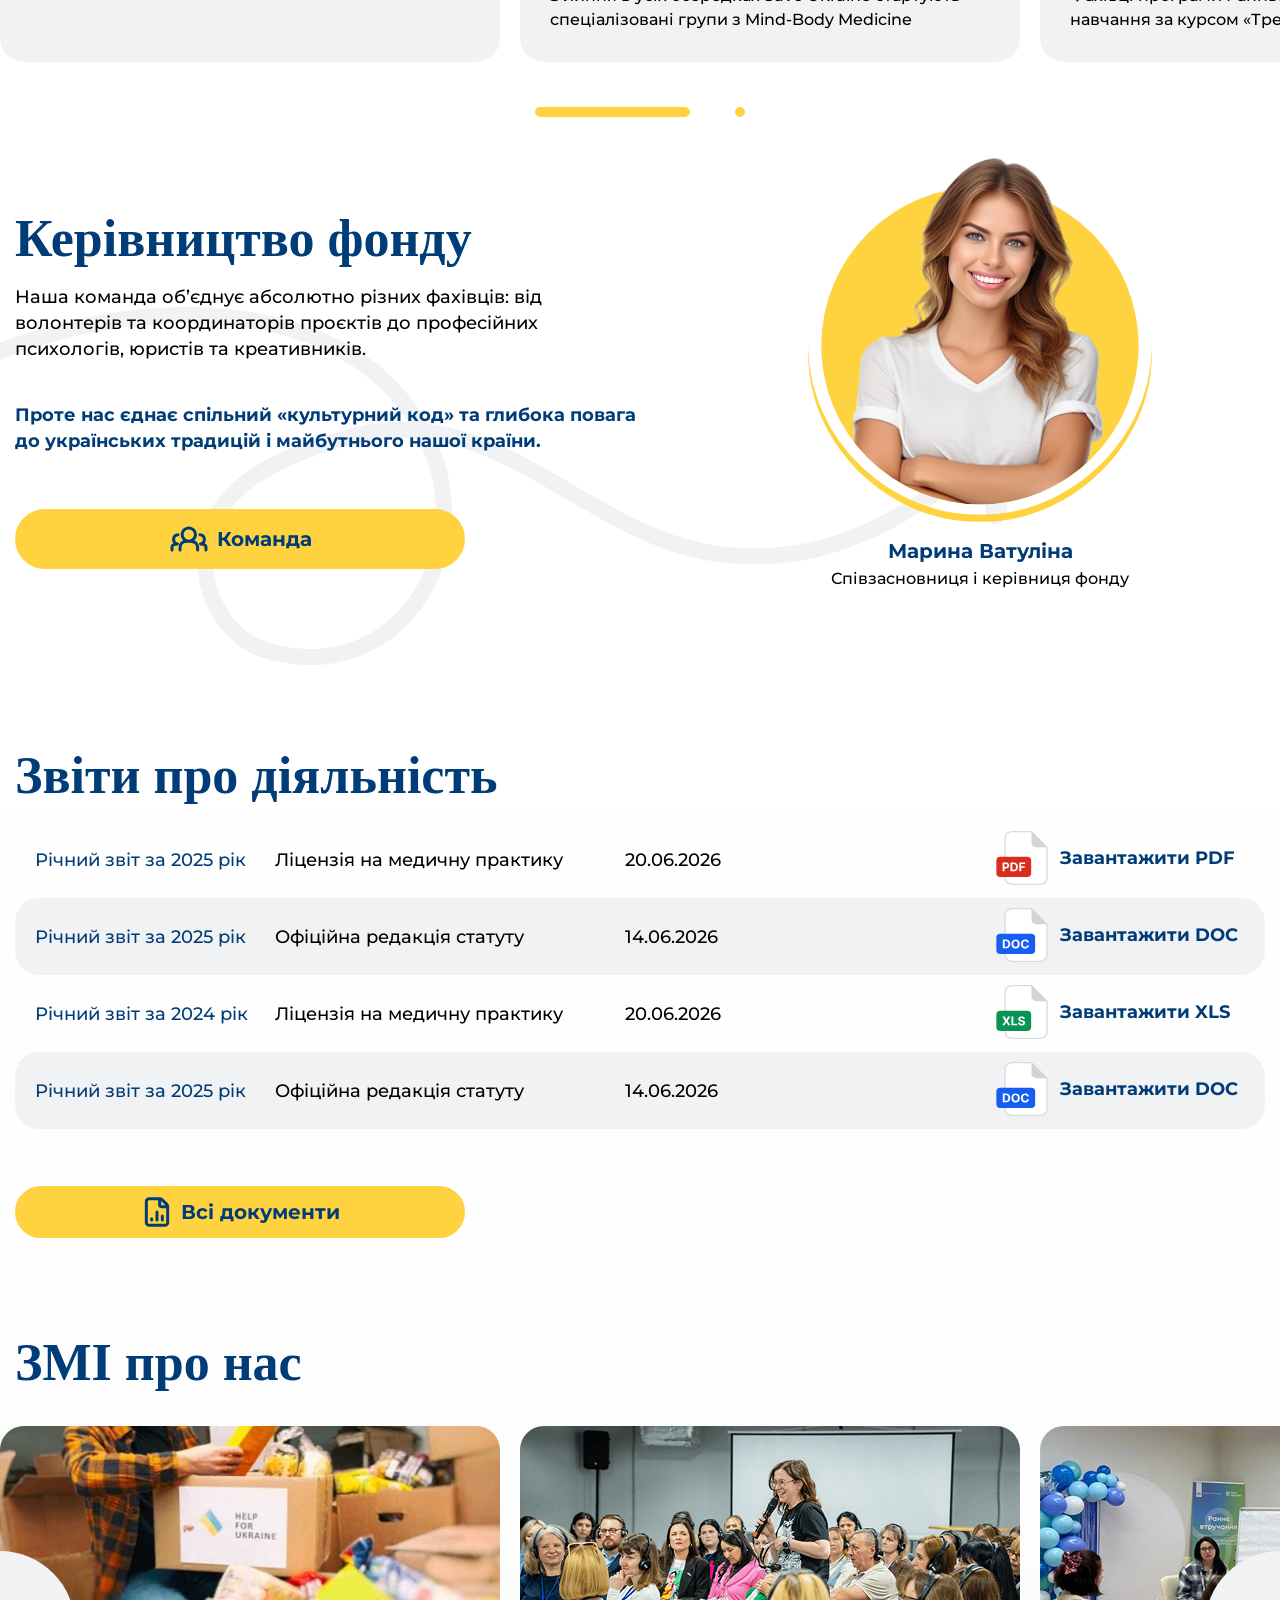
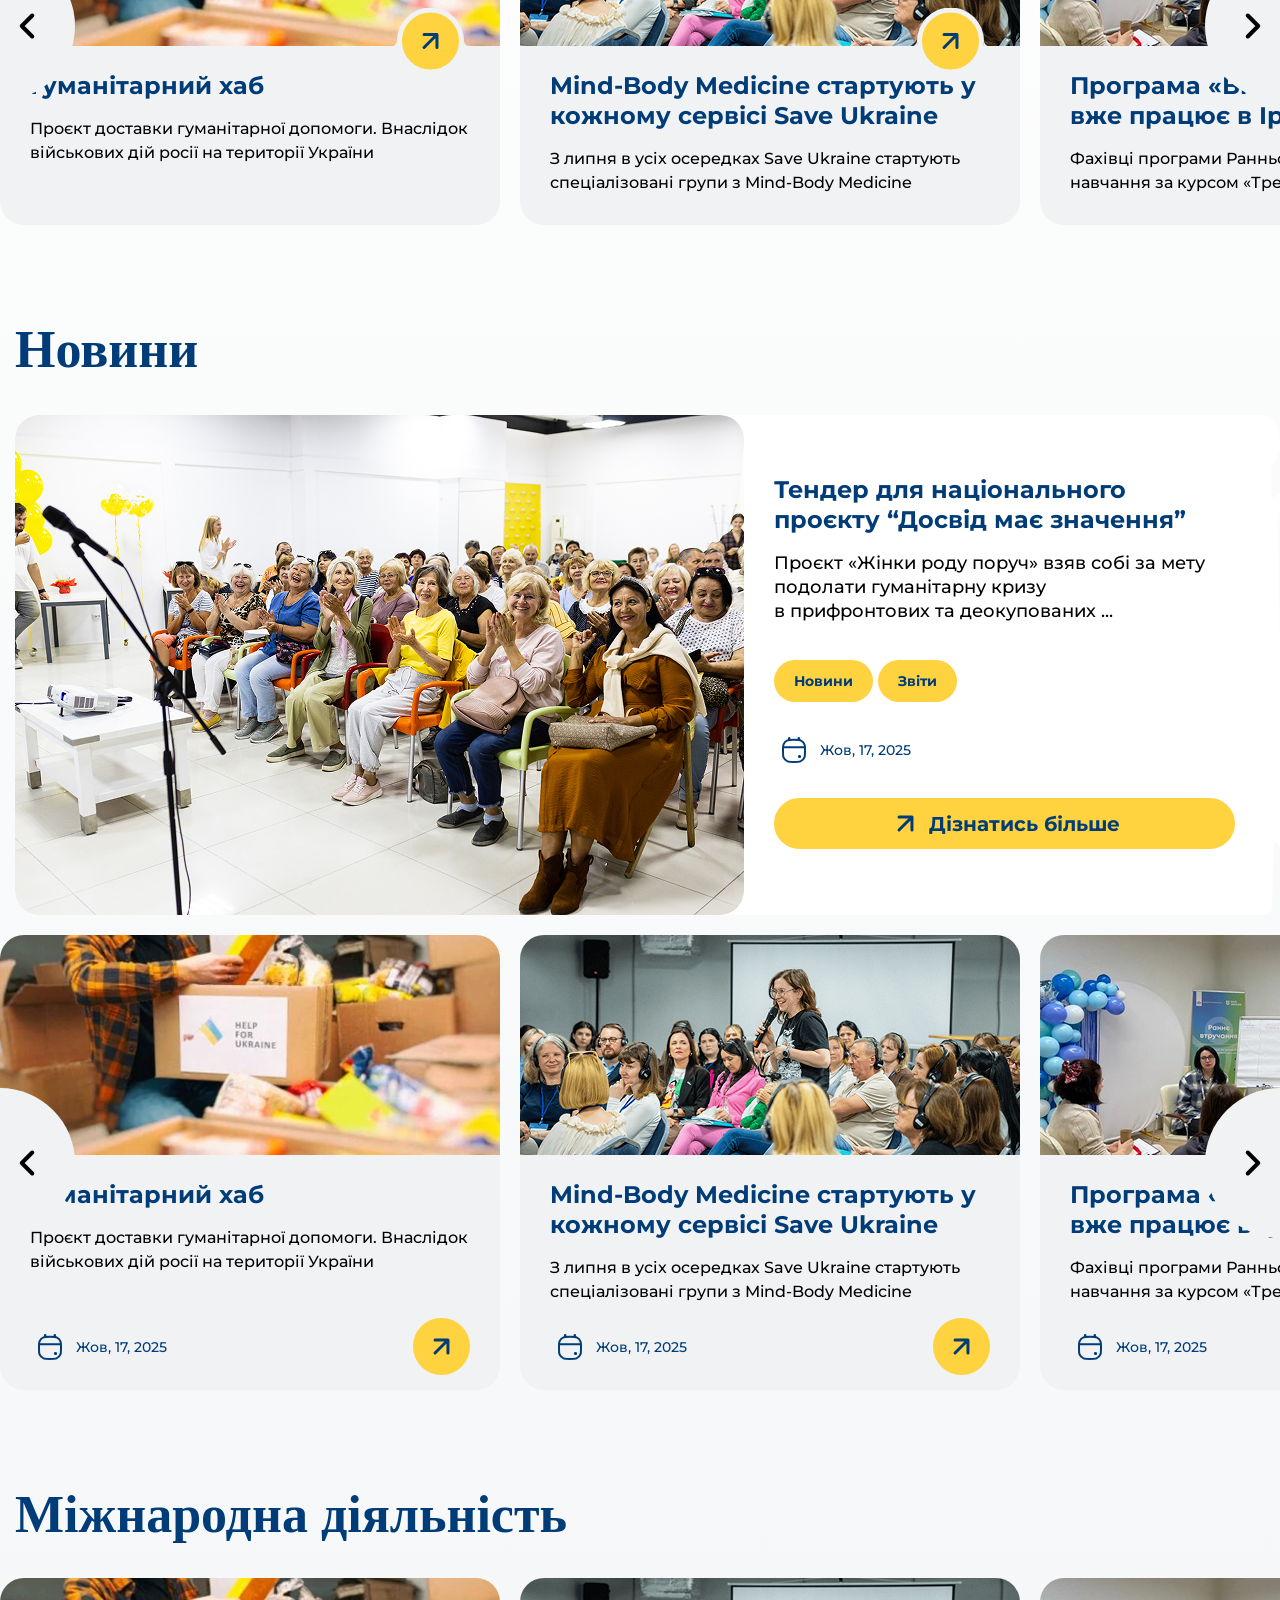
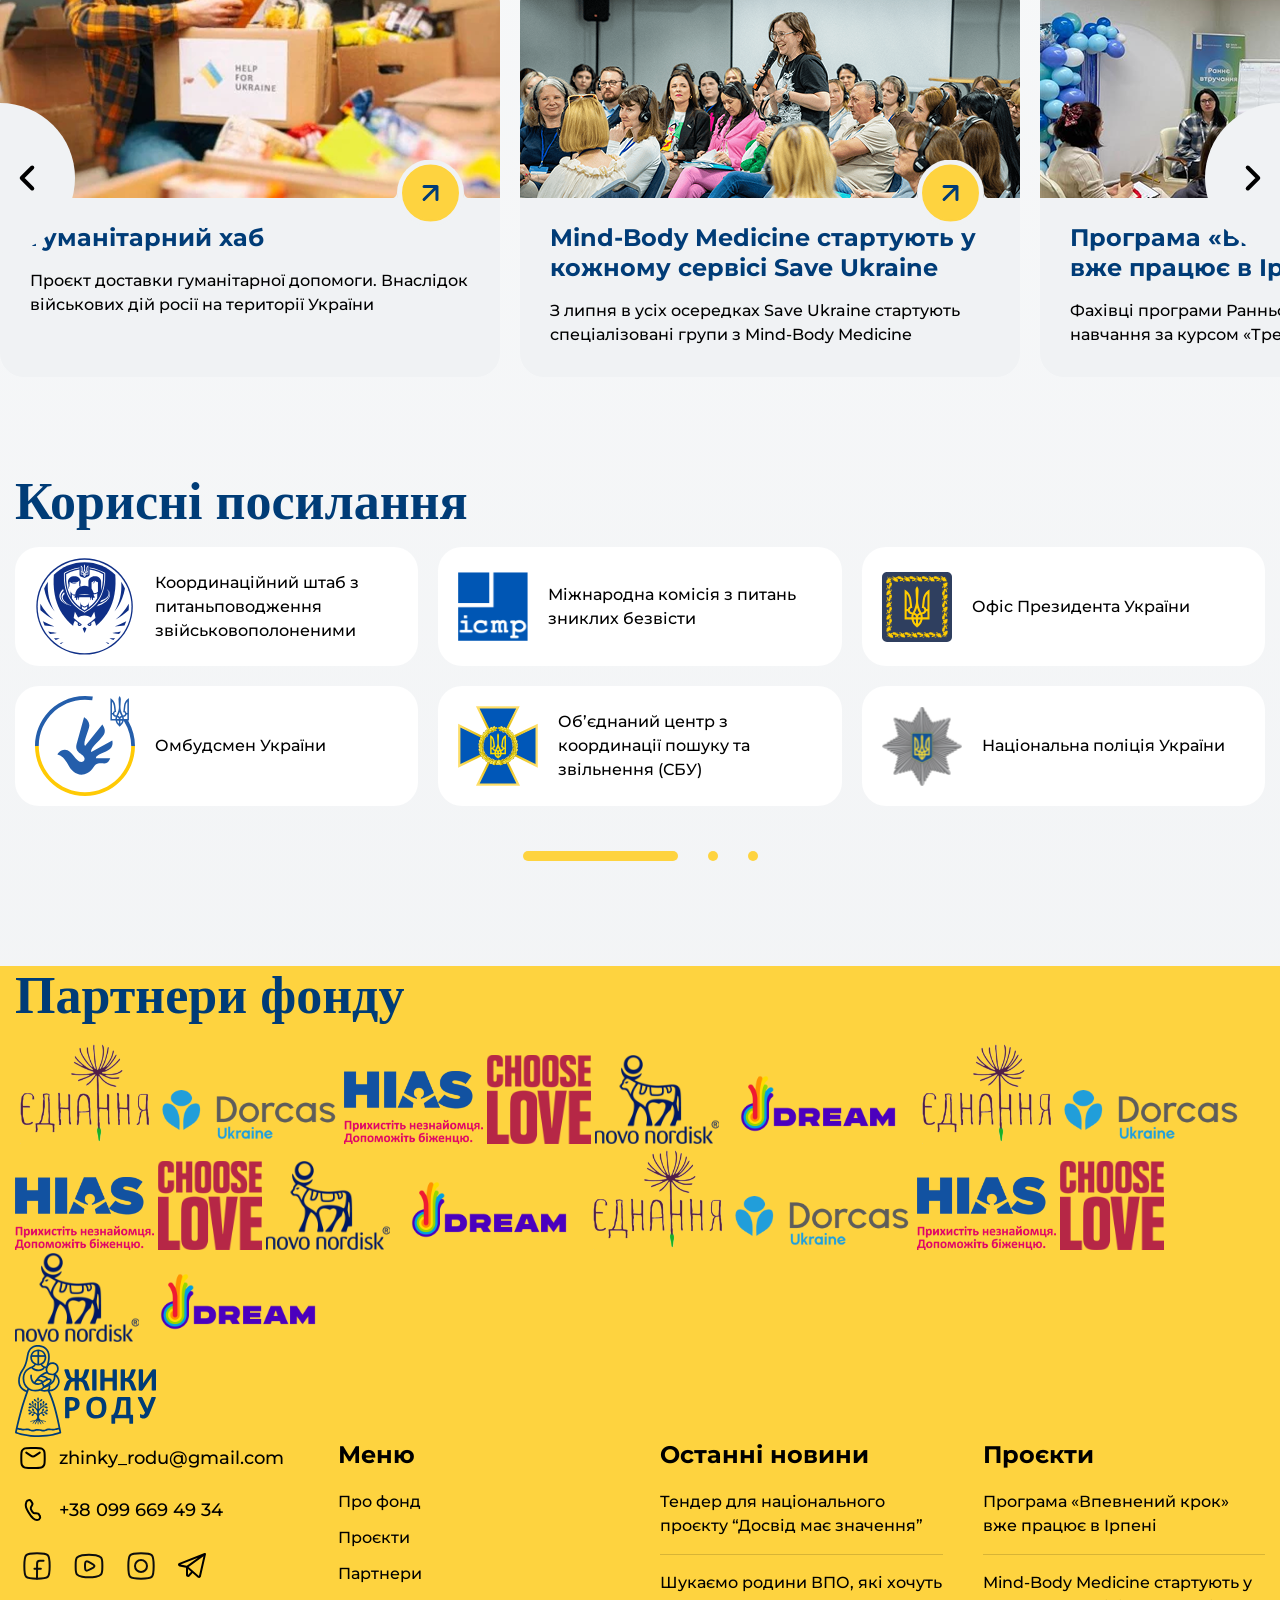
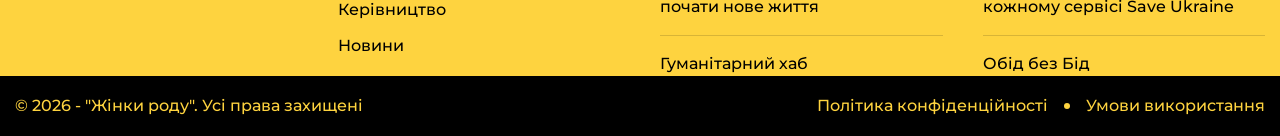
==== commit ec723605: "." ====
--- a/index.html
+++ b/index.html
@@ -171,14 +171,6 @@
               <img src="./images/button-arrow.svg" alt="">
               <span>Дізнатись більше</span>
             </a>
-            <div class="header__slider-dots" role="tablist" aria-label="Слайди">
-              <button type="button" class="header__slider-dot is-active" role="tab" aria-selected="true"
-                aria-label="Слайд 1" data-slide-to="0"></button>
-              <button type="button" class="header__slider-dot" role="tab" aria-selected="false" aria-label="Слайд 2"
-                data-slide-to="1"></button>
-              <button type="button" class="header__slider-dot" role="tab" aria-selected="false" aria-label="Слайд 3"
-                data-slide-to="2"></button>
-            </div>
           </div>
         </div>
       </div>
@@ -604,433 +596,911 @@
         </div>
       </div>
     </section>
-    <section class="reports">
-      <div class="container">
-        <div class="reports__title title">
-          Звіти про діяльність
-        </div>
-        <div class="reports__inner">
-          <ul class="reports__list">
-            <li class="reports__row">
-              <div class="reports__cell reports__cell--name">Річний звіт за 2025 рік</div>
-              <div class="reports__cell reports__cell--desc">Ліцензія на медичну практику</div>
-              <div class="reports__cell reports__cell--date">20.06.2026</div>
-              <div class="reports__cell reports__cell--download">
-                <button type="button" class="reports__download" data-download="./files/zvit-2025-licenziya.pdf"
-                  data-download-name="zvit-2025-licenziya.pdf">
-                  <img class="reports__download-icon" src="./images/pdf.svg" alt="">
-                  <span>Завантажити PDF</span>
-                </button>
-              </div>
-            </li>
-            <li class="reports__row">
-              <div class="reports__cell reports__cell--name">Річний звіт за 2025 рік</div>
-              <div class="reports__cell reports__cell--desc">Офіційна редакція статуту</div>
-              <div class="reports__cell reports__cell--date">14.06.2026</div>
-              <div class="reports__cell reports__cell--download">
-                <button type="button" class="reports__download" data-download="./files/zvit-2025-statut.doc"
-                  data-download-name="zvit-2025-statut.doc">
-                  <img class="reports__download-icon" src="./images/doc.svg" alt="">
-                  <span>Завантажити DOC</span>
-                </button>
-              </div>
-            </li>
-            <li class="reports__row">
-              <div class="reports__cell reports__cell--name">Річний звіт за 2024 рік</div>
-              <div class="reports__cell reports__cell--desc">Ліцензія на медичну практику</div>
-              <div class="reports__cell reports__cell--date">20.06.2026</div>
-              <div class="reports__cell reports__cell--download">
-                <button type="button" class="reports__download" data-download="./files/zvit-2024-licenziya.xls"
-                  data-download-name="zvit-2024-licenziya.xls">
-                  <img class="reports__download-icon" src="./images/xls.svg" alt="">
-                  <span>Завантажити XLS</span>
-                </button>
-              </div>
-            </li>
-            <li class="reports__row">
-              <div class="reports__cell reports__cell--name">Річний звіт за 2025 рік</div>
-              <div class="reports__cell reports__cell--desc">Офіційна редакція статуту</div>
-              <div class="reports__cell reports__cell--date">14.06.2026</div>
-              <div class="reports__cell reports__cell--download">
-                <button type="button" class="reports__download" data-download="./files/zvit-2025-statut.doc"
-                  data-download-name="zvit-2025-statut.doc">
-                  <img class="reports__download-icon" src="./images/doc.svg" alt="">
-                  <span>Завантажити DOC</span>
-                </button>
-              </div>
-            </li>
-          </ul>
-          <a href="#" class="reports__button button">
-            <img src="./images/docs.svg" alt="">
-            <span>Всі документи</span>
+    <div class="page-gradient">
+      <section class="reports">
+        <div class="container">
+          <div class="reports__title title">
+            Звіти про діяльність
+          </div>
+          <div class="reports__inner">
+            <ul class="reports__list">
+              <li class="reports__row">
+                <div class="reports__cell reports__cell--name">Річний звіт за 2025 рік</div>
+                <div class="reports__cell reports__cell--desc">Ліцензія на медичну практику</div>
+                <div class="reports__cell reports__cell--date">20.06.2026</div>
+                <div class="reports__cell reports__cell--download">
+                  <button type="button" class="reports__download" data-download="./files/zvit-2025-licenziya.pdf"
+                    data-download-name="zvit-2025-licenziya.pdf">
+                    <img class="reports__download-icon" src="./images/pdf.svg" alt="">
+                    <span>Завантажити PDF</span>
+                  </button>
+                </div>
+              </li>
+              <li class="reports__row">
+                <div class="reports__cell reports__cell--name">Річний звіт за 2025 рік</div>
+                <div class="reports__cell reports__cell--desc">Офіційна редакція статуту</div>
+                <div class="reports__cell reports__cell--date">14.06.2026</div>
+                <div class="reports__cell reports__cell--download">
+                  <button type="button" class="reports__download" data-download="./files/zvit-2025-statut.doc"
+                    data-download-name="zvit-2025-statut.doc">
+                    <img class="reports__download-icon" src="./images/doc.svg" alt="">
+                    <span>Завантажити DOC</span>
+                  </button>
+                </div>
+              </li>
+              <li class="reports__row">
+                <div class="reports__cell reports__cell--name">Річний звіт за 2024 рік</div>
+                <div class="reports__cell reports__cell--desc">Ліцензія на медичну практику</div>
+                <div class="reports__cell reports__cell--date">20.06.2026</div>
+                <div class="reports__cell reports__cell--download">
+                  <button type="button" class="reports__download" data-download="./files/zvit-2024-licenziya.xls"
+                    data-download-name="zvit-2024-licenziya.xls">
+                    <img class="reports__download-icon" src="./images/xls.svg" alt="">
+                    <span>Завантажити XLS</span>
+                  </button>
+                </div>
+              </li>
+              <li class="reports__row">
+                <div class="reports__cell reports__cell--name">Річний звіт за 2025 рік</div>
+                <div class="reports__cell reports__cell--desc">Офіційна редакція статуту</div>
+                <div class="reports__cell reports__cell--date">14.06.2026</div>
+                <div class="reports__cell reports__cell--download">
+                  <button type="button" class="reports__download" data-download="./files/zvit-2025-statut.doc"
+                    data-download-name="zvit-2025-statut.doc">
+                    <img class="reports__download-icon" src="./images/doc.svg" alt="">
+                    <span>Завантажити DOC</span>
+                  </button>
+                </div>
+              </li>
+            </ul>
+            <a href="#" class="reports__button button">
+              <img src="./images/docs.svg" alt="">
+              <span>Всі документи</span>
+            </a>
+          </div>
+        </div>
+      </section>
+      <section class="media">
+        <div class="container">
+          <h2 class="media__title title">
+            ЗМІ про нас
+          </h2>
+        </div>
+        <div class="media__slider" data-media-slider>
+          <div class="media__slider-body">
+            <div class="media__slider-viewport">
+              <div class="media__slider-track">
+                <a class="media__slider-item" href="#">
+                  <img class="media__slider-img" src="./images/slider-1.png" alt="">
+                  <div class="media__slider-action">
+                    <img class="media__slider-action-decor" src="./images/slider-btn-decor.svg" alt=""
+                      aria-hidden="true">
+                    <span class="media__slider-button">
+                      <img src="./images/button-arrow.svg" alt="">
+                    </span>
+                  </div>
+                  <div class="media__slider-content">
+                    <div class="media__slider-subtitle subtitle">
+                      Гуманітарний хаб
+                    </div>
+                    <p class="media__slider-text">
+                      Проєкт доставки гуманітарної допомоги.
+                      Внаслідок військових дій росії на території України
+                    </p>
+                  </div>
+                </a>
+                <a class="media__slider-item" href="#">
+                  <img class="media__slider-img" src="./images/slider-2.png" alt="">
+                  <div class="media__slider-action">
+                    <img class="media__slider-action-decor" src="./images/slider-btn-decor.svg" alt=""
+                      aria-hidden="true">
+                    <span class="media__slider-button">
+                      <img src="./images/button-arrow.svg" alt="">
+                    </span>
+                  </div>
+                  <div class="media__slider-content">
+                    <div class="media__slider-subtitle subtitle">
+                      Mind-Body Medicine стартують у кожному сервісі Save Ukraine
+                    </div>
+                    <p class="media__slider-text">
+                      З липня в усіх осередках Save Ukraine стартують спеціалізовані групи з Mind-Body Medicine
+                    </p>
+                  </div>
+                </a>
+                <a class="media__slider-item" href="#">
+                  <img class="media__slider-img" src="./images/slider-3.png" alt="">
+                  <div class="media__slider-action">
+                    <img class="media__slider-action-decor" src="./images/slider-btn-decor.svg" alt=""
+                      aria-hidden="true">
+                    <span class="media__slider-button">
+                      <img src="./images/button-arrow.svg" alt="">
+                    </span>
+                  </div>
+                  <div class="media__slider-content">
+                    <div class="media__slider-subtitle subtitle">
+                      Програма «Впевнений крок» вже працює в Ірпені
+                    </div>
+                    <p class="media__slider-text">
+                      Фахівці програми Раннього втручання завершили навчання за курсом «Тренінг навичок піклування
+                    </p>
+                  </div>
+                </a>
+                <a class="media__slider-item" href="#">
+                  <img class="media__slider-img" src="./images/slider-4.png" alt="">
+                  <div class="media__slider-action">
+                    <img class="media__slider-action-decor" src="./images/slider-btn-decor.svg" alt=""
+                      aria-hidden="true">
+                    <span class="media__slider-button">
+                      <img src="./images/button-arrow.svg" alt="">
+                    </span>
+                  </div>
+                  <div class="media__slider-content">
+                    <div class="media__slider-subtitle subtitle">
+                      Обід без Бід
+                    </div>
+                    <p class="media__slider-text">
+                      Проєкт, де Ба та Ді щодня отримують смачну та корисну гарячу їжу в жовтих дерев’яних будиночках
+                      «Обі...
+                    </p>
+                  </div>
+                </a>
+                <a class="media__slider-item" href="#">
+                  <img class="media__slider-img" src="./images/slider-1.png" alt="">
+                  <div class="media__slider-action">
+                    <img class="media__slider-action-decor" src="./images/slider-btn-decor.svg" alt=""
+                      aria-hidden="true">
+                    <span class="media__slider-button">
+                      <img src="./images/button-arrow.svg" alt="">
+                    </span>
+                  </div>
+                  <div class="media__slider-content">
+                    <div class="media__slider-subtitle subtitle">
+                      Гуманітарний хаб
+                    </div>
+                    <p class="media__slider-text">
+                      Проєкт доставки гуманітарної допомоги.
+                      Внаслідок військових дій росії на території України
+                    </p>
+                  </div>
+                </a>
+                <a class="media__slider-item" href="#">
+                  <img class="media__slider-img" src="./images/slider-2.png" alt="">
+                  <div class="media__slider-action">
+                    <img class="media__slider-action-decor" src="./images/slider-btn-decor.svg" alt=""
+                      aria-hidden="true">
+                    <span class="media__slider-button">
+                      <img src="./images/button-arrow.svg" alt="">
+                    </span>
+                  </div>
+                  <div class="media__slider-content">
+                    <div class="media__slider-subtitle subtitle">
+                      Mind-Body Medicine стартують у кожному сервісі Save Ukraine
+                    </div>
+                    <p class="media__slider-text">
+                      З липня в усіх осередках Save Ukraine стартують спеціалізовані групи з Mind-Body Medicine
+                    </p>
+                  </div>
+                </a>
+                <a class="media__slider-item" href="#">
+                  <img class="media__slider-img" src="./images/slider-3.png" alt="">
+                  <div class="media__slider-action">
+                    <img class="media__slider-action-decor" src="./images/slider-btn-decor.svg" alt=""
+                      aria-hidden="true">
+                    <span class="media__slider-button">
+                      <img src="./images/button-arrow.svg" alt="">
+                    </span>
+                  </div>
+                  <div class="media__slider-content">
+                    <div class="media__slider-subtitle subtitle">
+                      Програма «Впевнений крок» вже працює в Ірпені
+                    </div>
+                    <p class="media__slider-text">
+                      Фахівці програми Раннього втручання завершили навчання за курсом «Тренінг навичок піклування
+                    </p>
+                  </div>
+                </a>
+                <a class="media__slider-item" href="#">
+                  <img class="media__slider-img" src="./images/slider-4.png" alt="">
+                  <div class="media__slider-action">
+                    <img class="media__slider-action-decor" src="./images/slider-btn-decor.svg" alt=""
+                      aria-hidden="true">
+                    <span class="media__slider-button">
+                      <img src="./images/button-arrow.svg" alt="">
+                    </span>
+                  </div>
+                  <div class="media__slider-content">
+                    <div class="media__slider-subtitle subtitle">
+                      Обід без Бід
+                    </div>
+                    <p class="media__slider-text">
+                      Проєкт, де Ба та Ді щодня отримують смачну та корисну гарячу їжу в жовтих дерев’яних будиночках
+                      «Обі...
+                    </p>
+                  </div>
+                </a>
+              </div>
+            </div>
+            <button type="button" class="media__slider-arrow media__slider-arrow--prev" aria-label="Попередній слайд">
+              <img class="media__slider-arrow-circle" src="./images/projects-slider-arrow-circle-left.svg" alt=""
+                aria-hidden="true">
+              <img class="media__slider-arrow-icon" src="./images/slider-arrow.svg" alt="">
+            </button>
+            <button type="button" class="media__slider-arrow media__slider-arrow--next" aria-label="Наступний слайд">
+              <img class="media__slider-arrow-circle" src="./images/projects-slider-arrow-circle-right.svg" alt=""
+                aria-hidden="true">
+              <img class="media__slider-arrow-icon" src="./images/slider-arrow.svg" alt="">
+            </button>
+          </div>
+        </div>
+      </section>
+      <section class="news">
+        <div class="container">
+          <h2 class="news__title title">
+            Новини
+          </h2>
+          <div class="news__inner">
+            <img class="news__decor" src="./images/news-decor.svg" alt="" aria-hidden="true">
+            <img class="news__img" src="./images/news.png" alt="">
+            <div class="news__content">
+              <h5 class="news__subtitle subtitle">
+                Тендер для національного проєкту “Досвід має значення”
+              </h5>
+              <p class="news__text text">
+                Проєкт «Жінки роду поруч» взяв собі за мету подолати гуманітарну кризу <br> в прифронтових та
+                деокупованих ...
+              </p>
+              <div class="news__tabs">
+                <div class="news__tab">
+                  Новини
+                </div>
+                <div class="news__tab">
+                  Звіти
+                </div>
+              </div>
+              <div class="news__date">
+                <img src="./images/calendar.svg" alt="">
+                <span>Жов, 17, 2025</span>
+              </div>
+              <a class="news__button button" href="#">
+                <img src="./images/button-arrow.svg" alt="">
+                <span>Дізнатись більше</span>
+              </a>
+            </div>
+          </div>
+        </div>
+        <div class="news__slider" data-news-slider>
+          <div class="news__slider-body">
+            <div class="news__slider-viewport">
+              <div class="news__slider-track">
+                <a class="news__slider-item" href="#">
+                  <img class="news__slider-img" src="./images/slider-1.png" alt="">
+                  <div class="news__slider-content">
+                    <div class="news__slider-subtitle subtitle">
+                      Гуманітарний хаб
+                    </div>
+                    <p class="news__slider-text">
+                      Проєкт доставки гуманітарної допомоги.
+                      Внаслідок військових дій росії на території України
+                    </p>
+                    <div class="news__slider-meta">
+                      <div class="news__slider-date">
+                        <img src="./images/calendar.svg" alt="">
+                        <span>Жов, 17, 2025</span>
+                      </div>
+                      <span class="news__slider-link">
+                        <img src="./images/button-arrow.svg" alt="">
+                      </span>
+                    </div>
+                  </div>
+                </a>
+                <a class="news__slider-item" href="#">
+                  <img class="news__slider-img" src="./images/slider-2.png" alt="">
+                  <div class="news__slider-content">
+                    <div class="news__slider-subtitle subtitle">
+                      Mind-Body Medicine стартують у кожному сервісі Save Ukraine
+                    </div>
+                    <p class="news__slider-text">
+                      З липня в усіх осередках Save Ukraine стартують спеціалізовані групи з Mind-Body Medicine
+                    </p>
+                    <div class="news__slider-meta">
+                      <div class="news__slider-date">
+                        <img src="./images/calendar.svg" alt="">
+                        <span>Жов, 17, 2025</span>
+                      </div>
+                      <span class="news__slider-link">
+                        <img src="./images/button-arrow.svg" alt="">
+                      </span>
+                    </div>
+                  </div>
+                </a>
+                <a class="news__slider-item" href="#">
+                  <img class="news__slider-img" src="./images/slider-3.png" alt="">
+                  <div class="news__slider-content">
+                    <div class="news__slider-subtitle subtitle">
+                      Програма «Впевнений крок» вже працює в Ірпені
+                    </div>
+                    <p class="news__slider-text">
+                      Фахівці програми Раннього втручання завершили навчання за курсом «Тренінг навичок піклування
+                    </p>
+                    <div class="news__slider-meta">
+                      <div class="news__slider-date">
+                        <img src="./images/calendar.svg" alt="">
+                        <span>Жов, 17, 2025</span>
+                      </div>
+                      <span class="news__slider-link">
+                        <img src="./images/button-arrow.svg" alt="">
+                      </span>
+                    </div>
+                  </div>
+                </a>
+                <a class="news__slider-item" href="#">
+                  <img class="news__slider-img" src="./images/slider-4.png" alt="">
+                  <div class="news__slider-content">
+                    <div class="news__slider-subtitle subtitle">
+                      Обід без Бід
+                    </div>
+                    <p class="news__slider-text">
+                      Проєкт, де Ба та Ді щодня отримують смачну та корисну гарячу їжу в жовтих дерев’яних будиночках
+                      «Обі...
+                    </p>
+                    <div class="news__slider-meta">
+                      <div class="news__slider-date">
+                        <img src="./images/calendar.svg" alt="">
+                        <span>Жов, 17, 2025</span>
+                      </div>
+                      <span class="news__slider-link">
+                        <img src="./images/button-arrow.svg" alt="">
+                      </span>
+                    </div>
+                  </div>
+                </a>
+                <a class="news__slider-item" href="#">
+                  <img class="news__slider-img" src="./images/slider-1.png" alt="">
+                  <div class="news__slider-content">
+                    <div class="news__slider-subtitle subtitle">
+                      Гуманітарний хаб
+                    </div>
+                    <p class="news__slider-text">
+                      Проєкт доставки гуманітарної допомоги.
+                      Внаслідок військових дій росії на території України
+                    </p>
+                    <div class="news__slider-meta">
+                      <div class="news__slider-date">
+                        <img src="./images/calendar.svg" alt="">
+                        <span>Жов, 17, 2025</span>
+                      </div>
+                      <span class="news__slider-link">
+                        <img src="./images/button-arrow.svg" alt="">
+                      </span>
+                    </div>
+                  </div>
+                </a>
+                <a class="news__slider-item" href="#">
+                  <img class="news__slider-img" src="./images/slider-2.png" alt="">
+                  <div class="news__slider-content">
+                    <div class="news__slider-subtitle subtitle">
+                      Mind-Body Medicine стартують у кожному сервісі Save Ukraine
+                    </div>
+                    <p class="news__slider-text">
+                      З липня в усіх осередках Save Ukraine стартують спеціалізовані групи з Mind-Body Medicine
+                    </p>
+                    <div class="news__slider-meta">
+                      <div class="news__slider-date">
+                        <img src="./images/calendar.svg" alt="">
+                        <span>Жов, 17, 2025</span>
+                      </div>
+                      <span class="news__slider-link">
+                        <img src="./images/button-arrow.svg" alt="">
+                      </span>
+                    </div>
+                  </div>
+                </a>
+                <a class="news__slider-item" href="#">
+                  <img class="news__slider-img" src="./images/slider-3.png" alt="">
+                  <div class="news__slider-content">
+                    <div class="news__slider-subtitle subtitle">
+                      Програма «Впевнений крок» вже працює в Ірпені
+                    </div>
+                    <p class="news__slider-text">
+                      Фахівці програми Раннього втручання завершили навчання за курсом «Тренінг навичок піклування
+                    </p>
+                    <div class="news__slider-meta">
+                      <div class="news__slider-date">
+                        <img src="./images/calendar.svg" alt="">
+                        <span>Жов, 17, 2025</span>
+                      </div>
+                      <span class="news__slider-link">
+                        <img src="./images/button-arrow.svg" alt="">
+                      </span>
+                    </div>
+                  </div>
+                </a>
+                <a class="news__slider-item" href="#">
+                  <img class="news__slider-img" src="./images/slider-4.png" alt="">
+                  <div class="news__slider-content">
+                    <div class="news__slider-subtitle subtitle">
+                      Обід без Бід
+                    </div>
+                    <p class="news__slider-text">
+                      Проєкт, де Ба та Ді щодня отримують смачну та корисну гарячу їжу в жовтих дерев’яних будиночках
+                      «Обі...
+                    </p>
+                    <div class="news__slider-meta">
+                      <div class="news__slider-date">
+                        <img src="./images/calendar.svg" alt="">
+                        <span>Жов, 17, 2025</span>
+                      </div>
+                      <span class="news__slider-link">
+                        <img src="./images/button-arrow.svg" alt="">
+                      </span>
+                    </div>
+                  </div>
+                </a>
+              </div>
+            </div>
+            <button type="button" class="news__slider-arrow news__slider-arrow--prev" aria-label="Попередній слайд">
+              <img class="news__slider-arrow-circle" src="./images/projects-slider-arrow-circle-left.svg" alt=""
+                aria-hidden="true">
+              <img class="news__slider-arrow-icon" src="./images/slider-arrow.svg" alt="">
+            </button>
+            <button type="button" class="news__slider-arrow news__slider-arrow--next" aria-label="Наступний слайд">
+              <img class="news__slider-arrow-circle" src="./images/projects-slider-arrow-circle-right.svg" alt=""
+                aria-hidden="true">
+              <img class="news__slider-arrow-icon" src="./images/slider-arrow.svg" alt="">
+            </button>
+          </div>
+        </div>
+      </section>
+      <section class="activities">
+        <div class="container">
+          <h2 class="activities__title title">
+            Міжнародна діяльність
+          </h2>
+        </div>
+        <div class="activities__slider" data-activities-slider>
+          <div class="activities__slider-body">
+            <div class="activities__slider-viewport">
+              <div class="activities__slider-track">
+                <a class="activities__slider-item" href="#">
+                  <img class="activities__slider-img" src="./images/slider-1.png" alt="">
+                  <div class="activities__slider-action">
+                    <img class="activities__slider-action-decor" src="./images/slider-btn-decor.svg" alt=""
+                      aria-hidden="true">
+                    <span class="activities__slider-button">
+                      <img src="./images/button-arrow.svg" alt="">
+                    </span>
+                  </div>
+                  <div class="activities__slider-content">
+                    <div class="activities__slider-subtitle subtitle">
+                      Гуманітарний хаб
+                    </div>
+                    <p class="activities__slider-text">
+                      Проєкт доставки гуманітарної допомоги.
+                      Внаслідок військових дій росії на території України
+                    </p>
+                  </div>
+                </a>
+                <a class="activities__slider-item" href="#">
+                  <img class="activities__slider-img" src="./images/slider-2.png" alt="">
+                  <div class="activities__slider-action">
+                    <img class="activities__slider-action-decor" src="./images/slider-btn-decor.svg" alt=""
+                      aria-hidden="true">
+                    <span class="activities__slider-button">
+                      <img src="./images/button-arrow.svg" alt="">
+                    </span>
+                  </div>
+                  <div class="activities__slider-content">
+                    <div class="activities__slider-subtitle subtitle">
+                      Mind-Body Medicine стартують у кожному сервісі Save Ukraine
+                    </div>
+                    <p class="activities__slider-text">
+                      З липня в усіх осередках Save Ukraine стартують спеціалізовані групи з Mind-Body Medicine
+                    </p>
+                  </div>
+                </a>
+                <a class="activities__slider-item" href="#">
+                  <img class="activities__slider-img" src="./images/slider-3.png" alt="">
+                  <div class="activities__slider-action">
+                    <img class="activities__slider-action-decor" src="./images/slider-btn-decor.svg" alt=""
+                      aria-hidden="true">
+                    <span class="activities__slider-button">
+                      <img src="./images/button-arrow.svg" alt="">
+                    </span>
+                  </div>
+                  <div class="activities__slider-content">
+                    <div class="activities__slider-subtitle subtitle">
+                      Програма «Впевнений крок» вже працює в Ірпені
+                    </div>
+                    <p class="activities__slider-text">
+                      Фахівці програми Раннього втручання завершили навчання за курсом «Тренінг навичок піклування
+                    </p>
+                  </div>
+                </a>
+                <a class="activities__slider-item" href="#">
+                  <img class="activities__slider-img" src="./images/slider-4.png" alt="">
+                  <div class="activities__slider-action">
+                    <img class="activities__slider-action-decor" src="./images/slider-btn-decor.svg" alt=""
+                      aria-hidden="true">
+                    <span class="activities__slider-button">
+                      <img src="./images/button-arrow.svg" alt="">
+                    </span>
+                  </div>
+                  <div class="activities__slider-content">
+                    <div class="activities__slider-subtitle subtitle">
+                      Обід без Бід
+                    </div>
+                    <p class="activities__slider-text">
+                      Проєкт, де Ба та Ді щодня отримують смачну та корисну гарячу їжу в жовтих дерев’яних будиночках
+                      «Обі...
+                    </p>
+                  </div>
+                </a>
+                <a class="activities__slider-item" href="#">
+                  <img class="activities__slider-img" src="./images/slider-1.png" alt="">
+                  <div class="activities__slider-action">
+                    <img class="activities__slider-action-decor" src="./images/slider-btn-decor.svg" alt=""
+                      aria-hidden="true">
+                    <span class="activities__slider-button">
+                      <img src="./images/button-arrow.svg" alt="">
+                    </span>
+                  </div>
+                  <div class="activities__slider-content">
+                    <div class="activities__slider-subtitle subtitle">
+                      Гуманітарний хаб
+                    </div>
+                    <p class="activities__slider-text">
+                      Проєкт доставки гуманітарної допомоги.
+                      Внаслідок військових дій росії на території України
+                    </p>
+                  </div>
+                </a>
+                <a class="activities__slider-item" href="#">
+                  <img class="activities__slider-img" src="./images/slider-2.png" alt="">
+                  <div class="activities__slider-action">
+                    <img class="activities__slider-action-decor" src="./images/slider-btn-decor.svg" alt=""
+                      aria-hidden="true">
+                    <span class="activities__slider-button">
+                      <img src="./images/button-arrow.svg" alt="">
+                    </span>
+                  </div>
+                  <div class="activities__slider-content">
+                    <div class="activities__slider-subtitle subtitle">
+                      Mind-Body Medicine стартують у кожному сервісі Save Ukraine
+                    </div>
+                    <p class="activities__slider-text">
+                      З липня в усіх осередках Save Ukraine стартують спеціалізовані групи з Mind-Body Medicine
+                    </p>
+                  </div>
+                </a>
+                <a class="activities__slider-item" href="#">
+                  <img class="activities__slider-img" src="./images/slider-3.png" alt="">
+                  <div class="activities__slider-action">
+                    <img class="activities__slider-action-decor" src="./images/slider-btn-decor.svg" alt=""
+                      aria-hidden="true">
+                    <span class="activities__slider-button">
+                      <img src="./images/button-arrow.svg" alt="">
+                    </span>
+                  </div>
+                  <div class="activities__slider-content">
+                    <div class="activities__slider-subtitle subtitle">
+                      Програма «Впевнений крок» вже працює в Ірпені
+                    </div>
+                    <p class="activities__slider-text">
+                      Фахівці програми Раннього втручання завершили навчання за курсом «Тренінг навичок піклування
+                    </p>
+                  </div>
+                </a>
+                <a class="activities__slider-item" href="#">
+                  <img class="activities__slider-img" src="./images/slider-4.png" alt="">
+                  <div class="activities__slider-action">
+                    <img class="activities__slider-action-decor" src="./images/slider-btn-decor.svg" alt=""
+                      aria-hidden="true">
+                    <span class="activities__slider-button">
+                      <img src="./images/button-arrow.svg" alt="">
+                    </span>
+                  </div>
+                  <div class="activities__slider-content">
+                    <div class="activities__slider-subtitle subtitle">
+                      Обід без Бід
+                    </div>
+                    <p class="activities__slider-text">
+                      Проєкт, де Ба та Ді щодня отримують смачну та корисну гарячу їжу в жовтих дерев’яних будиночках
+                      «Обі...
+                    </p>
+                  </div>
+                </a>
+              </div>
+            </div>
+            <button type="button" class="activities__slider-arrow activities__slider-arrow--prev"
+              aria-label="Попередній слайд">
+              <img class="activities__slider-arrow-circle" src="./images/projects-slider-arrow-circle-left.svg" alt=""
+                aria-hidden="true">
+              <img class="activities__slider-arrow-icon" src="./images/slider-arrow.svg" alt="">
+            </button>
+            <button type="button" class="activities__slider-arrow activities__slider-arrow--next"
+              aria-label="Наступний слайд">
+              <img class="activities__slider-arrow-circle" src="./images/projects-slider-arrow-circle-right.svg" alt=""
+                aria-hidden="true">
+              <img class="activities__slider-arrow-icon" src="./images/slider-arrow.svg" alt="">
+            </button>
+          </div>
+        </div>
+      </section>
+      <section class="useful">
+        <div class="container">
+          <h2 class="useful__title title">
+            Корисні посилання
+          </h2>
+          <div class="useful__slider" data-useful-slider>
+            <div class="useful__slider-body">
+              <div class="useful__slider-viewport">
+                <div class="useful__slider-track">
+                  <div class="useful__items">
+                <a class="useful__item" href="#">
+                  <img class="useful__img" src="./images/useful-1.svg" alt="">
+                  <p class="useful__text">
+                    Координаційний штаб
+                    з питаньповодження
+                    звійськовополоненими
+                  </p>
+                </a>
+                <a class="useful__item" href="#">
+                  <img class="useful__img" src="./images/useful-2.svg" alt="">
+                  <p class="useful__text">
+                    Міжнародна комісія
+                    з питань зниклих безвісти
+                  </p>
+                </a>
+                <a class="useful__item" href="#">
+                  <img class="useful__img" src="./images/useful-3.svg" alt="">
+                  <p class="useful__text">
+                    Офіс Президента
+                    України
+                  </p>
+                </a>
+                <a class="useful__item" href="#">
+                  <img class="useful__img" src="./images/useful-4.svg" alt="">
+                  <p class="useful__text">
+                    Омбудсмен України
+                  </p>
+                </a>
+                <a class="useful__item" href="#">
+                  <img class="useful__img" src="./images/useful-5.svg" alt="">
+                  <p class="useful__text">
+                    Об’єднаний центр з координації
+                    пошуку та звільнення (СБУ)
+                  </p>
+                </a>
+                <a class="useful__item" href="#">
+                  <img class="useful__img" src="./images/useful-6.svg" alt="">
+                  <p class="useful__text">
+                    Національна поліція
+                    України
+                  </p>
+                </a>
+              </div>
+              <div class="useful__items">
+                <a class="useful__item" href="#">
+                  <img class="useful__img" src="./images/useful-4.svg" alt="">
+                  <p class="useful__text">
+                    Омбудсмен України
+                  </p>
+                </a>
+                <a class="useful__item" href="#">
+                  <img class="useful__img" src="./images/useful-1.svg" alt="">
+                  <p class="useful__text">
+                    Координаційний штаб
+                    з питаньповодження
+                    звійськовополоненими
+                  </p>
+                </a>
+                <a class="useful__item" href="#">
+                  <img class="useful__img" src="./images/useful-6.svg" alt="">
+                  <p class="useful__text">
+                    Національна поліція
+                    України
+                  </p>
+                </a>
+                <a class="useful__item" href="#">
+                  <img class="useful__img" src="./images/useful-2.svg" alt="">
+                  <p class="useful__text">
+                    Міжнародна комісія
+                    з питань зниклих безвісти
+                  </p>
+                </a>
+                <a class="useful__item" href="#">
+                  <img class="useful__img" src="./images/useful-5.svg" alt="">
+                  <p class="useful__text">
+                    Об’єднаний центр з координації
+                    пошуку та звільнення (СБУ)
+                  </p>
+                </a>
+                <a class="useful__item" href="#">
+                  <img class="useful__img" src="./images/useful-3.svg" alt="">
+                  <p class="useful__text">
+                    Офіс Президента
+                    України
+                  </p>
+                </a>
+              </div>
+              <div class="useful__items">
+                <a class="useful__item" href="#">
+                  <img class="useful__img" src="./images/useful-2.svg" alt="">
+                  <p class="useful__text">
+                    Міжнародна комісія
+                    з питань зниклих безвісти
+                  </p>
+                </a>
+                <a class="useful__item" href="#">
+                  <img class="useful__img" src="./images/useful-5.svg" alt="">
+                  <p class="useful__text">
+                    Об’єднаний центр з координації
+                    пошуку та звільнення (СБУ)
+                  </p>
+                </a>
+                <a class="useful__item" href="#">
+                  <img class="useful__img" src="./images/useful-3.svg" alt="">
+                  <p class="useful__text">
+                    Офіс Президента
+                    України
+                  </p>
+                </a>
+                <a class="useful__item" href="#">
+                  <img class="useful__img" src="./images/useful-6.svg" alt="">
+                  <p class="useful__text">
+                    Національна поліція
+                    України
+                  </p>
+                </a>
+                <a class="useful__item" href="#">
+                  <img class="useful__img" src="./images/useful-1.svg" alt="">
+                  <p class="useful__text">
+                    Координаційний штаб
+                    з питаньповодження
+                    звійськовополоненими
+                  </p>
+                </a>
+                <a class="useful__item" href="#">
+                  <img class="useful__img" src="./images/useful-4.svg" alt="">
+                  <p class="useful__text">
+                    Омбудсмен України
+                  </p>
+                </a>
+              </div>
+                </div>
+              </div>
+            </div>
+            <div class="useful__slider-dots" role="tablist" aria-label="Слайди корисних посилань">
+              <button type="button" class="useful__slider-dot is-active" role="tab" aria-selected="true"
+                aria-label="Слайд 1" data-slide-to="0"></button>
+              <button type="button" class="useful__slider-dot" role="tab" aria-selected="false" aria-label="Слайд 2"
+                data-slide-to="1"></button>
+              <button type="button" class="useful__slider-dot" role="tab" aria-selected="false" aria-label="Слайд 3"
+                data-slide-to="2"></button>
+            </div>
+          </div>
+        </div>
+      </section>
+      <footer class="footer">
+        <div class="container">
+          <div class="footer__partners">
+            <h2 class="footer__title title">
+              Партнери фонду
+            </h2>
+            <div class="partners__line">
+              <img src="./images/partners-1.svg" alt="">
+              <img src="./images/partners-2.svg" alt="">
+              <img src="./images/partners-3.svg" alt="">
+              <img src="./images/partners-4.svg" alt="">
+              <img src="./images/partners-5.svg" alt="">
+              <img src="./images/partners-6.svg" alt="">
+              <img src="./images/partners-1.svg" alt="">
+              <img src="./images/partners-2.svg" alt="">
+              <img src="./images/partners-3.svg" alt="">
+              <img src="./images/partners-4.svg" alt="">
+              <img src="./images/partners-5.svg" alt="">
+              <img src="./images/partners-6.svg" alt="">
+              <img src="./images/partners-1.svg" alt="">
+              <img src="./images/partners-2.svg" alt="">
+              <img src="./images/partners-3.svg" alt="">
+              <img src="./images/partners-4.svg" alt="">
+              <img src="./images/partners-5.svg" alt="">
+              <img src="./images/partners-6.svg" alt="">
+            </div>
+          </div>
+          <a class="footer__logo" href="#">
+            <img src="./images/footer-logo.svg" alt="">
           </a>
-        </div>
-      </div>
-    </section>
-    <section class="media">
-      <div class="container">
-        <h2 class="media__title title">
-          ЗМІ про нас
-        </h2>
-      </div>
-      <div class="media__slider" data-media-slider>
-        <div class="media__slider-body">
-          <div class="media__slider-viewport">
-            <div class="media__slider-track">
-              <a class="media__slider-item" href="#">
-                <img class="media__slider-img" src="./images/slider-1.png" alt="">
-                <div class="media__slider-action">
-                  <img class="media__slider-action-decor" src="./images/slider-btn-decor.svg" alt=""
-                    aria-hidden="true">
-                  <span class="media__slider-button">
-                    <img src="./images/button-arrow.svg" alt="">
-                  </span>
-                </div>
-                <div class="media__slider-content">
-                  <div class="media__slider-subtitle subtitle">
+          <nav class="footer__nav">
+            <div class="footer__nav-column footer__nav-column--contacts">
+              <a class="header__mail" href="mailto:zhinky_rodu@gmail.com">
+                <img src="./images/mail.svg" alt="">
+                <span class="header__contact-email">zhinky_rodu@gmail.com</span>
+              </a>
+              <a class="header__phone" href="tel:+380996694934">
+                <img src="./images/phone.svg" alt="">
+                <span class="header__contact-phone">+38 099 669 49 34</span>
+              </a>
+              <div class="header__socials">
+                <a class="header__social-link" href="#">
+                  <img class="header__social-img" src="./images/facebook.svg" alt="">
+                </a>
+                <a class="header__social-link" href="#">
+                  <img class="header__social-img" src="./images/youtube.svg" alt="">
+                </a>
+                <a class="header__social-link" href="#">
+                  <img class="header__social-img" src="./images/instagram.svg" alt="">
+                </a>
+                <a class="header__social-link" href="#">
+                  <img class="header__social-img" src="./images/telegram.svg" alt="">
+                </a>
+              </div>
+            </div>
+            <div class="footer__nav-column">
+              <h3 class="footer__nav-title">Меню</h3>
+              <ul class="footer__nav-list footer__nav-list--menu">
+                <li><a class="footer__nav-link" href="#">Про фонд</a></li>
+                <li><a class="footer__nav-link" href="#">Проєкти</a></li>
+                <li><a class="footer__nav-link" href="#">Партнери</a></li>
+                <li><a class="footer__nav-link" href="#">Керівництво</a></li>
+                <li><a class="footer__nav-link" href="#">Новини</a></li>
+              </ul>
+            </div>
+            <div class="footer__nav-column">
+              <h3 class="footer__nav-title">Останні новини</h3>
+              <ul class="footer__nav-list footer__nav-list--divided">
+                <li>
+                  <a class="footer__nav-link" href="#">
+                    Тендер для національного проєкту “Досвід має значення”
+                  </a>
+                </li>
+                <li>
+                  <p class="footer__nav-text">
+                    Шукаємо родини ВПО, які хочуть почати нове життя
+                  </p>
+                </li>
+                <li>
+                  <p class="footer__nav-text">
                     Гуманітарний хаб
-                  </div>
-                  <p class="media__slider-text">
-                    Проєкт доставки гуманітарної допомоги.
-                    Внаслідок військових дій росії на території України
-                  </p>
-                </div>
-              </a>
-              <a class="media__slider-item" href="#">
-                <img class="media__slider-img" src="./images/slider-2.png" alt="">
-                <div class="media__slider-action">
-                  <img class="media__slider-action-decor" src="./images/slider-btn-decor.svg" alt=""
-                    aria-hidden="true">
-                  <span class="media__slider-button">
-                    <img src="./images/button-arrow.svg" alt="">
-                  </span>
-                </div>
-                <div class="media__slider-content">
-                  <div class="media__slider-subtitle subtitle">
+                  </p>
+                </li>
+              </ul>
+            </div>
+            <div class="footer__nav-column">
+              <h3 class="footer__nav-title">Проєкти</h3>
+              <ul class="footer__nav-list footer__nav-list--divided">
+                <li>
+                  <p class="footer__nav-text">
+                    Програма «Впевнений крок» вже працює в Ірпені
+                  </p>
+                </li>
+                <li>
+                  <p class="footer__nav-text">
                     Mind-Body Medicine стартують у кожному сервісі Save Ukraine
-                  </div>
-                  <p class="media__slider-text">
-                    З липня в усіх осередках Save Ukraine стартують спеціалізовані групи з Mind-Body Medicine
-                  </p>
-                </div>
-              </a>
-              <a class="media__slider-item" href="#">
-                <img class="media__slider-img" src="./images/slider-3.png" alt="">
-                <div class="media__slider-action">
-                  <img class="media__slider-action-decor" src="./images/slider-btn-decor.svg" alt=""
-                    aria-hidden="true">
-                  <span class="media__slider-button">
-                    <img src="./images/button-arrow.svg" alt="">
-                  </span>
-                </div>
-                <div class="media__slider-content">
-                  <div class="media__slider-subtitle subtitle">
-                    Програма «Впевнений крок» вже працює в Ірпені
-                  </div>
-                  <p class="media__slider-text">
-                    Фахівці програми Раннього втручання завершили навчання за курсом «Тренінг навичок піклування
-                  </p>
-                </div>
-              </a>
-              <a class="media__slider-item" href="#">
-                <img class="media__slider-img" src="./images/slider-4.png" alt="">
-                <div class="media__slider-action">
-                  <img class="media__slider-action-decor" src="./images/slider-btn-decor.svg" alt=""
-                    aria-hidden="true">
-                  <span class="media__slider-button">
-                    <img src="./images/button-arrow.svg" alt="">
-                  </span>
-                </div>
-                <div class="media__slider-content">
-                  <div class="media__slider-subtitle subtitle">
+                  </p>
+                </li>
+                <li>
+                  <p class="footer__nav-text">
                     Обід без Бід
-                  </div>
-                  <p class="media__slider-text">
-                    Проєкт, де Ба та Ді щодня отримують смачну та корисну гарячу їжу в жовтих дерев’яних будиночках
-                    «Обі...
-                  </p>
-                </div>
-              </a>
-              <a class="media__slider-item" href="#">
-                <img class="media__slider-img" src="./images/slider-1.png" alt="">
-                <div class="media__slider-action">
-                  <img class="media__slider-action-decor" src="./images/slider-btn-decor.svg" alt=""
-                    aria-hidden="true">
-                  <span class="media__slider-button">
-                    <img src="./images/button-arrow.svg" alt="">
-                  </span>
-                </div>
-                <div class="media__slider-content">
-                  <div class="media__slider-subtitle subtitle">
-                    Гуманітарний хаб
-                  </div>
-                  <p class="media__slider-text">
-                    Проєкт доставки гуманітарної допомоги.
-                    Внаслідок військових дій росії на території України
-                  </p>
-                </div>
-              </a>
-              <a class="media__slider-item" href="#">
-                <img class="media__slider-img" src="./images/slider-2.png" alt="">
-                <div class="media__slider-action">
-                  <img class="media__slider-action-decor" src="./images/slider-btn-decor.svg" alt=""
-                    aria-hidden="true">
-                  <span class="media__slider-button">
-                    <img src="./images/button-arrow.svg" alt="">
-                  </span>
-                </div>
-                <div class="media__slider-content">
-                  <div class="media__slider-subtitle subtitle">
-                    Mind-Body Medicine стартують у кожному сервісі Save Ukraine
-                  </div>
-                  <p class="media__slider-text">
-                    З липня в усіх осередках Save Ukraine стартують спеціалізовані групи з Mind-Body Medicine
-                  </p>
-                </div>
-              </a>
-              <a class="media__slider-item" href="#">
-                <img class="media__slider-img" src="./images/slider-3.png" alt="">
-                <div class="media__slider-action">
-                  <img class="media__slider-action-decor" src="./images/slider-btn-decor.svg" alt=""
-                    aria-hidden="true">
-                  <span class="media__slider-button">
-                    <img src="./images/button-arrow.svg" alt="">
-                  </span>
-                </div>
-                <div class="media__slider-content">
-                  <div class="media__slider-subtitle subtitle">
-                    Програма «Впевнений крок» вже працює в Ірпені
-                  </div>
-                  <p class="media__slider-text">
-                    Фахівці програми Раннього втручання завершили навчання за курсом «Тренінг навичок піклування
-                  </p>
-                </div>
-              </a>
-              <a class="media__slider-item" href="#">
-                <img class="media__slider-img" src="./images/slider-4.png" alt="">
-                <div class="media__slider-action">
-                  <img class="media__slider-action-decor" src="./images/slider-btn-decor.svg" alt=""
-                    aria-hidden="true">
-                  <span class="media__slider-button">
-                    <img src="./images/button-arrow.svg" alt="">
-                  </span>
-                </div>
-                <div class="media__slider-content">
-                  <div class="media__slider-subtitle subtitle">
-                    Обід без Бід
-                  </div>
-                  <p class="media__slider-text">
-                    Проєкт, де Ба та Ді щодня отримують смачну та корисну гарячу їжу в жовтих дерев’яних будиночках
-                    «Обі...
-                  </p>
-                </div>
-              </a>
-            </div>
-          </div>
-          <button type="button" class="media__slider-arrow media__slider-arrow--prev"
-            aria-label="Попередній слайд">
-            <img class="media__slider-arrow-circle" src="./images/projects-slider-arrow-circle-left.svg" alt=""
-              aria-hidden="true">
-            <img class="media__slider-arrow-icon" src="./images/slider-arrow.svg" alt="">
-          </button>
-          <button type="button" class="media__slider-arrow media__slider-arrow--next"
-            aria-label="Наступний слайд">
-            <img class="media__slider-arrow-circle" src="./images/projects-slider-arrow-circle-right.svg" alt=""
-              aria-hidden="true">
-            <img class="media__slider-arrow-icon" src="./images/slider-arrow.svg" alt="">
-          </button>
-        </div>
-        <div class="media__slider-dots" role="tablist" aria-label="Слайди ЗМІ">
-          <button type="button" class="media__slider-dot is-active" role="tab" aria-selected="true"
-            aria-label="Слайд 1" data-slide-to="0"></button>
-          <button type="button" class="media__slider-dot" role="tab" aria-selected="false" aria-label="Слайд 2"
-            data-slide-to="1"></button>
-        </div>
-      </div>
-    </section>
-    <section class="activities">
-      <div class="container">
-        <h2 class="activities__title title">
-          Міжнародна діяльність
-        </h2>
-      </div>
-      <div class="activities__slider" data-activities-slider>
-        <div class="activities__slider-body">
-          <div class="activities__slider-viewport">
-            <div class="activities__slider-track">
-              <a class="activities__slider-item" href="#">
-                <img class="activities__slider-img" src="./images/slider-1.png" alt="">
-                <div class="activities__slider-action">
-                  <img class="activities__slider-action-decor" src="./images/slider-btn-decor.svg" alt=""
-                    aria-hidden="true">
-                  <span class="activities__slider-button">
-                    <img src="./images/button-arrow.svg" alt="">
-                  </span>
-                </div>
-                <div class="activities__slider-content">
-                  <div class="activities__slider-subtitle subtitle">
-                    Гуманітарний хаб
-                  </div>
-                  <p class="activities__slider-text">
-                    Проєкт доставки гуманітарної допомоги.
-                    Внаслідок військових дій росії на території України
-                  </p>
-                </div>
-              </a>
-              <a class="activities__slider-item" href="#">
-                <img class="activities__slider-img" src="./images/slider-2.png" alt="">
-                <div class="activities__slider-action">
-                  <img class="activities__slider-action-decor" src="./images/slider-btn-decor.svg" alt=""
-                    aria-hidden="true">
-                  <span class="activities__slider-button">
-                    <img src="./images/button-arrow.svg" alt="">
-                  </span>
-                </div>
-                <div class="activities__slider-content">
-                  <div class="activities__slider-subtitle subtitle">
-                    Mind-Body Medicine стартують у кожному сервісі Save Ukraine
-                  </div>
-                  <p class="activities__slider-text">
-                    З липня в усіх осередках Save Ukraine стартують спеціалізовані групи з Mind-Body Medicine
-                  </p>
-                </div>
-              </a>
-              <a class="activities__slider-item" href="#">
-                <img class="activities__slider-img" src="./images/slider-3.png" alt="">
-                <div class="activities__slider-action">
-                  <img class="activities__slider-action-decor" src="./images/slider-btn-decor.svg" alt=""
-                    aria-hidden="true">
-                  <span class="activities__slider-button">
-                    <img src="./images/button-arrow.svg" alt="">
-                  </span>
-                </div>
-                <div class="activities__slider-content">
-                  <div class="activities__slider-subtitle subtitle">
-                    Програма «Впевнений крок» вже працює в Ірпені
-                  </div>
-                  <p class="activities__slider-text">
-                    Фахівці програми Раннього втручання завершили навчання за курсом «Тренінг навичок піклування
-                  </p>
-                </div>
-              </a>
-              <a class="activities__slider-item" href="#">
-                <img class="activities__slider-img" src="./images/slider-4.png" alt="">
-                <div class="activities__slider-action">
-                  <img class="activities__slider-action-decor" src="./images/slider-btn-decor.svg" alt=""
-                    aria-hidden="true">
-                  <span class="activities__slider-button">
-                    <img src="./images/button-arrow.svg" alt="">
-                  </span>
-                </div>
-                <div class="activities__slider-content">
-                  <div class="activities__slider-subtitle subtitle">
-                    Обід без Бід
-                  </div>
-                  <p class="activities__slider-text">
-                    Проєкт, де Ба та Ді щодня отримують смачну та корисну гарячу їжу в жовтих дерев’яних будиночках
-                    «Обі...
-                  </p>
-                </div>
-              </a>
-              <a class="activities__slider-item" href="#">
-                <img class="activities__slider-img" src="./images/slider-1.png" alt="">
-                <div class="activities__slider-action">
-                  <img class="activities__slider-action-decor" src="./images/slider-btn-decor.svg" alt=""
-                    aria-hidden="true">
-                  <span class="activities__slider-button">
-                    <img src="./images/button-arrow.svg" alt="">
-                  </span>
-                </div>
-                <div class="activities__slider-content">
-                  <div class="activities__slider-subtitle subtitle">
-                    Гуманітарний хаб
-                  </div>
-                  <p class="activities__slider-text">
-                    Проєкт доставки гуманітарної допомоги.
-                    Внаслідок військових дій росії на території України
-                  </p>
-                </div>
-              </a>
-              <a class="activities__slider-item" href="#">
-                <img class="activities__slider-img" src="./images/slider-2.png" alt="">
-                <div class="activities__slider-action">
-                  <img class="activities__slider-action-decor" src="./images/slider-btn-decor.svg" alt=""
-                    aria-hidden="true">
-                  <span class="activities__slider-button">
-                    <img src="./images/button-arrow.svg" alt="">
-                  </span>
-                </div>
-                <div class="activities__slider-content">
-                  <div class="activities__slider-subtitle subtitle">
-                    Mind-Body Medicine стартують у кожному сервісі Save Ukraine
-                  </div>
-                  <p class="activities__slider-text">
-                    З липня в усіх осередках Save Ukraine стартують спеціалізовані групи з Mind-Body Medicine
-                  </p>
-                </div>
-              </a>
-              <a class="activities__slider-item" href="#">
-                <img class="activities__slider-img" src="./images/slider-3.png" alt="">
-                <div class="activities__slider-action">
-                  <img class="activities__slider-action-decor" src="./images/slider-btn-decor.svg" alt=""
-                    aria-hidden="true">
-                  <span class="activities__slider-button">
-                    <img src="./images/button-arrow.svg" alt="">
-                  </span>
-                </div>
-                <div class="activities__slider-content">
-                  <div class="activities__slider-subtitle subtitle">
-                    Програма «Впевнений крок» вже працює в Ірпені
-                  </div>
-                  <p class="activities__slider-text">
-                    Фахівці програми Раннього втручання завершили навчання за курсом «Тренінг навичок піклування
-                  </p>
-                </div>
-              </a>
-              <a class="activities__slider-item" href="#">
-                <img class="activities__slider-img" src="./images/slider-4.png" alt="">
-                <div class="activities__slider-action">
-                  <img class="activities__slider-action-decor" src="./images/slider-btn-decor.svg" alt=""
-                    aria-hidden="true">
-                  <span class="activities__slider-button">
-                    <img src="./images/button-arrow.svg" alt="">
-                  </span>
-                </div>
-                <div class="activities__slider-content">
-                  <div class="activities__slider-subtitle subtitle">
-                    Обід без Бід
-                  </div>
-                  <p class="activities__slider-text">
-                    Проєкт, де Ба та Ді щодня отримують смачну та корисну гарячу їжу в жовтих дерев’яних будиночках
-                    «Обі...
-                  </p>
-                </div>
-              </a>
-            </div>
-          </div>
-          <button type="button" class="activities__slider-arrow activities__slider-arrow--prev"
-            aria-label="Попередній слайд">
-            <img class="activities__slider-arrow-circle" src="./images/projects-slider-arrow-circle-left.svg" alt=""
-              aria-hidden="true">
-            <img class="activities__slider-arrow-icon" src="./images/slider-arrow.svg" alt="">
-          </button>
-          <button type="button" class="activities__slider-arrow activities__slider-arrow--next"
-            aria-label="Наступний слайд">
-            <img class="activities__slider-arrow-circle" src="./images/projects-slider-arrow-circle-right.svg" alt=""
-              aria-hidden="true">
-            <img class="activities__slider-arrow-icon" src="./images/slider-arrow.svg" alt="">
-          </button>
-        </div>
-        <div class="activities__slider-dots" role="tablist" aria-label="Слайди міжнародної діяльності">
-          <button type="button" class="activities__slider-dot is-active" role="tab" aria-selected="true"
-            aria-label="Слайд 1" data-slide-to="0"></button>
-          <button type="button" class="activities__slider-dot" role="tab" aria-selected="false" aria-label="Слайд 2"
-            data-slide-to="1"></button>
-        </div>
-      </div>
-    </section>
-
-
+                  </p>
+                </li>
+              </ul>
+            </div>
+          </nav>
+        </div>
+        <div class="footer__copy">
+          <div class="container footer__copy-inner">
+            <p class="footer__copy-text">
+              © 2026 - "Жінки роду". Усі права захищені
+            </p>
+            <div class="footer__copy-links">
+              <a class="footer__copy-link" href="#">Політика конфіденційності</a>
+              <span class="footer__copy-dot" aria-hidden="true"></span>
+              <a class="footer__copy-link" href="#">Умови використання</a>
+            </div>
+          </div>
+        </div>
+      </footer>
 
 
 
--- a/css/style.css
+++ b/css/style.css
@@ -19,6 +19,10 @@
 	overflow-x: clip;
 	-webkit-font-smoothing: antialiased;
 	-moz-osx-font-smoothing: grayscale;
+}
+
+.page-gradient {
+	background: linear-gradient(180deg, #fff 0%, #f0f2f4 100%);
 }
 
 .container {
@@ -745,35 +749,6 @@
 	border-color: rgba(254, 211, 63, 0.6);
 	backdrop-filter: blur(12px);
 	-webkit-backdrop-filter: blur(12px);
-}
-
-.header__slider-dots {
-	display: flex;
-	align-items: center;
-	gap: 30px;
-	margin-bottom: 40px;
-}
-
-.header__slider-dot {
-	width: 10px;
-	height: 10px;
-	padding: 0;
-	border: none;
-	border-radius: 6px;
-	background: var(--Yelow, #fed33f);
-	opacity: 1;
-	cursor: pointer;
-	flex-shrink: 0;
-	transition:
-		width 0.3s ease,
-		background 0.3s ease,
-		border-radius 0.3s ease;
-}
-
-.header__slider-dot.is-active {
-	width: 155px;
-	border-radius: 6px;
-	background: var(--Yelow, #fed33f);
 }
 
 .header__slider-arrow {
@@ -1696,14 +1671,501 @@
 	font-weight: 500;
 	line-height: 24px; /* 150% */
 }
-.media__slider-dots {
+.media__slider-arrow {
+	position: absolute;
+	top: 50%;
+	z-index: 3;
 	display: flex;
 	align-items: center;
 	justify-content: center;
-	gap: 45px;
+	width: 75px;
+	height: 150px;
+	padding: 0;
+	border: none;
+	background: transparent;
+	cursor: pointer;
+	transform: translateY(-50%);
+	transition: opacity 0.3s ease;
+}
+.media__slider-arrow:hover {
+	opacity: 0.75;
+}
+.media__slider-arrow--prev {
+	left: 0;
+}
+.media__slider-arrow--next {
+	right: 0;
+}
+.media__slider-arrow-circle {
+	position: absolute;
+	inset: 0;
+	width: 100%;
+	height: 100%;
+	pointer-events: none;
+}
+.media__slider-arrow-icon {
+	position: absolute;
+	top: 50%;
+	z-index: 1;
+	transform: translate(-50%, -50%);
+}
+.media__slider-arrow--prev .media__slider-arrow-icon {
+	left: 36%;
+}
+.media__slider-arrow--next .media__slider-arrow-icon {
+	left: 64%;
+	transform: translate(-50%, -50%) rotate(180deg);
+}
+
+.activities {
+	padding: 0 0 95px;
+}
+.activities__title {
+	margin-bottom: 34px;
+}
+.activities__slider {
+	position: relative;
+	width: 100%;
+}
+.activities__slider-body {
+	position: relative;
+}
+.activities__slider-viewport {
+	max-width: 2060px;
+	margin: 0 auto;
+	overflow: hidden;
+}
+.activities__slider-track {
+	display: flex;
+	gap: 20px;
+	transition: transform 0.5s ease;
+}
+.activities__slider-item {
+	flex: 0 0 500px;
+	position: relative;
+	border-radius: 24px;
+	background: var(--grey, #f0f2f4);
+	display: block;
+	color: inherit;
+	text-decoration: none;
+	cursor: pointer;
+}
+.activities__slider-img {
+	border-radius: 24px 24px 0 0;
+	width: 100%;
+	height: 220px;
+	object-fit: cover;
+	display: block;
+}
+.activities__slider-action {
+	position: absolute;
+	top: 215px;
+	right: 30px;
+	z-index: 2;
+	display: flex;
+	align-items: center;
+	justify-content: center;
+	width: 79px;
+	height: 67px;
+	transform: translateY(-50%);
+}
+.activities__slider-action-decor {
+	position: absolute;
+	inset: 0;
+	width: 100%;
+	height: 100%;
+	pointer-events: none;
+}
+.activities__slider-button {
+	position: relative;
+	z-index: 1;
+	display: flex;
+	align-items: center;
+	justify-content: center;
+	width: 57px;
+	height: 57px;
+	border-radius: 50%;
+	background-color: var(--Yelow, #fed33f);
+	border: 2px solid var(--Yelow, #fed33f);
+	transition:
+		background-color 0.3s ease,
+		border-color 0.3s ease;
+}
+.activities__slider-button img {
+	transition: filter 0.3s ease;
+}
+.activities__slider-button:hover,
+.activities__slider-item:hover .activities__slider-button {
+	background-color: #003c77;
+	border-color: #003c77;
+}
+.activities__slider-button:hover img,
+.activities__slider-item:hover .activities__slider-button img {
+	filter: brightness(0) invert(1);
+}
+.activities__slider-content {
+	padding: 25px 30px 30px;
+}
+.activities__slider-subtitle {
+	color: var(--Blue, #003c77);
+	font-family: Montserrat;
+	font-size: 24px;
+	font-style: normal;
+	font-weight: 700;
+	line-height: 30px; /* 125% */
+	margin-bottom: 16px;
+}
+.activities__slider-text {
+	overflow: hidden;
+	color: #000;
+	font-family: Montserrat;
+	font-size: 16px;
+	font-style: normal;
+	font-weight: 500;
+	line-height: 24px; /* 150% */
+}
+.activities__slider-arrow {
+	position: absolute;
+	top: 50%;
+	z-index: 3;
+	display: flex;
+	align-items: center;
+	justify-content: center;
+	width: 75px;
+	height: 150px;
+	padding: 0;
+	border: none;
+	background: transparent;
+	cursor: pointer;
+	transform: translateY(-50%);
+	transition: opacity 0.3s ease;
+}
+.activities__slider-arrow:hover {
+	opacity: 0.75;
+}
+.activities__slider-arrow--prev {
+	left: 0;
+}
+.activities__slider-arrow--next {
+	right: 0;
+}
+.activities__slider-arrow-circle {
+	position: absolute;
+	inset: 0;
+	width: 100%;
+	height: 100%;
+	pointer-events: none;
+}
+.activities__slider-arrow-icon {
+	position: absolute;
+	top: 50%;
+	z-index: 1;
+	transform: translate(-50%, -50%);
+}
+.activities__slider-arrow--prev .activities__slider-arrow-icon {
+	left: 36%;
+}
+.activities__slider-arrow--next .activities__slider-arrow-icon {
+	left: 64%;
+	transform: translate(-50%, -50%) rotate(180deg);
+}
+
+.news {
+	padding-bottom: 95px;
+}
+.news > .container {
+	position: relative;
+	overflow: visible;
+}
+.news__title {
+	margin-bottom: 36px;
+}
+.news__inner {
+	position: relative;
+	display: flex;
+	overflow: visible;
+	background: #fff;
+	border-radius: 24px 0 0 24px;
+	margin-bottom: 20px;
+}
+.news__decor {
+	position: absolute;
+	top: 50%;
+	right: 0;
+	z-index: 1;
+	height: auto;
+	transform: translate(50%, -50%);
+	pointer-events: none;
+}
+.news__img {
+	position: relative;
+	z-index: 2;
+	border-radius: 24px;
+}
+.news__content {
+	position: relative;
+	z-index: 2;
+	padding: 60px 30px;
+}
+.news__subtitle {
+	color: var(--Blue, #003c77);
+	font-family: Montserrat;
+	font-size: 24px;
+	font-style: normal;
+	font-weight: 700;
+	line-height: 30px; /* 125% */
+	margin-bottom: 16px;
+}
+.news__text {
+	color: #000;
+	font-family: Montserrat;
+	font-size: 18px;
+	font-style: normal;
+	font-weight: 500;
+	line-height: 24px; /* 133.333% */
+	margin-bottom: 37px;
+}
+.news__tabs {
+	display: flex;
+	gap: 5px;
+	margin-bottom: 28px;
+}
+.news__tab {
+	color: var(--Blue, #003c77);
+	font-family: Montserrat;
+	font-size: 14px;
+	font-style: normal;
+	font-weight: 700;
+	line-height: 32px; /* 228.571% */
+	padding: 5px 20px;
+	border-radius: 50px;
+	background: var(--Yelow, #fed33f);
+}
+.news__date {
+	display: flex;
+	align-items: center;
+	gap: 6px;
+	margin-bottom: 28px;
+}
+.news__date span {
+	color: var(--Blue, #003c77);
+	font-family: Montserrat;
+	font-size: 14px;
+	font-style: normal;
+	font-weight: 500;
+	line-height: 32px; /* 228.571% */
+}
+.news__button {
+}
+.news__slider {
+	position: relative;
+	width: 100%;
+}
+.news__slider-body {
+	position: relative;
+}
+.news__slider-viewport {
+	max-width: 2060px;
+	margin: 0 auto;
+	overflow: hidden;
+}
+.news__slider-track {
+	display: flex;
+	gap: 20px;
+	transition: transform 0.5s ease;
+}
+.news__slider-item {
+	flex: 0 0 500px;
+	height: 455px;
+	position: relative;
+	display: flex;
+	flex-direction: column;
+	border-radius: 24px;
+	background: var(--grey, #f0f2f4);
+	color: inherit;
+	text-decoration: none;
+	cursor: pointer;
+}
+.news__slider-img {
+	border-radius: 24px 24px 0 0;
+	width: 100%;
+	height: 220px;
+	object-fit: cover;
+	display: block;
+}
+.news__slider-content {
+	flex: 1;
+	display: flex;
+	flex-direction: column;
+	padding: 25px 30px 15px;
+}
+.news__slider-subtitle {
+	color: var(--Blue, #003c77);
+	font-family: Montserrat;
+	font-size: 24px;
+	font-style: normal;
+	font-weight: 700;
+	line-height: 30px; /* 125% */
+	margin-bottom: 16px;
+}
+.news__slider-text {
+	overflow: hidden;
+	color: #000;
+	font-family: Montserrat;
+	font-size: 16px;
+	font-style: normal;
+	font-weight: 500;
+	line-height: 24px; /* 150% */
+}
+.news__slider-meta {
+	display: flex;
+	align-items: center;
+	justify-content: space-between;
+	gap: 16px;
+	margin-top: auto;
+}
+.news__slider-date {
+	display: flex;
+	align-items: center;
+	gap: 6px;
+}
+.news__slider-date span {
+	color: var(--Blue, #003c77);
+	font-family: Montserrat;
+	font-size: 14px;
+	font-style: normal;
+	font-weight: 500;
+	line-height: 32px; /* 228.571% */
+}
+.news__slider-link {
+	display: flex;
+	align-items: center;
+	justify-content: center;
+	flex-shrink: 0;
+	width: 57px;
+	height: 57px;
+	border-radius: 50%;
+	background-color: var(--Yelow, #fed33f);
+	border: 2px solid var(--Yelow, #fed33f);
+	transition:
+		background-color 0.3s ease,
+		border-color 0.3s ease;
+}
+.news__slider-link img {
+	transition: filter 0.3s ease;
+}
+.news__slider-item:hover .news__slider-link {
+	background-color: #003c77;
+	border-color: #003c77;
+}
+.news__slider-item:hover .news__slider-link img {
+	filter: brightness(0) invert(1);
+}
+.news__slider-arrow {
+	position: absolute;
+	top: 50%;
+	z-index: 3;
+	display: flex;
+	align-items: center;
+	justify-content: center;
+	width: 75px;
+	height: 150px;
+	padding: 0;
+	border: none;
+	background: transparent;
+	cursor: pointer;
+	transform: translateY(-50%);
+	transition: opacity 0.3s ease;
+}
+.news__slider-arrow:hover {
+	opacity: 0.75;
+}
+.news__slider-arrow--prev {
+	left: 0;
+}
+.news__slider-arrow--next {
+	right: 0;
+}
+.news__slider-arrow-circle {
+	position: absolute;
+	inset: 0;
+	width: 100%;
+	height: 100%;
+	pointer-events: none;
+}
+.news__slider-arrow-icon {
+	position: absolute;
+	top: 50%;
+	z-index: 1;
+	transform: translate(-50%, -50%);
+}
+.news__slider-arrow--prev .news__slider-arrow-icon {
+	left: 36%;
+}
+.news__slider-arrow--next .news__slider-arrow-icon {
+	left: 64%;
+	transform: translate(-50%, -50%) rotate(180deg);
+}
+
+.useful {
+	padding-bottom: 105px;
+}
+.useful__title {
+}
+.useful__slider {
+	position: relative;
+	width: 100%;
+}
+.useful__slider-body {
+	position: relative;
+}
+.useful__slider-viewport {
+	overflow: hidden;
+}
+.useful__slider-track {
+	display: flex;
+	transition: transform 0.5s ease;
+}
+.useful__items {
+	flex: 0 0 100%;
+	min-width: 0;
+	display: grid;
+	grid-template-columns: repeat(3, 1fr);
+	gap: 20px;
+}
+.useful__item {
+	padding: 10px 20px;
+	display: flex;
+	gap: 20px;
+	border-radius: 24px;
+	background: var(--Yelow, #fff);
+	align-items: center;
+	color: inherit;
+	text-decoration: none;
+	transition: all 0.3s;
+}
+.useful__item:hover {
+	background: #fed33f;
+}
+.useful__img {
+	flex-shrink: 0;
+}
+.useful__text {
+	color: #000;
+	font-family: Montserrat;
+	font-size: 16px;
+	font-style: normal;
+	font-weight: 500;
+	line-height: 24px; /* 150% */
+}
+.useful__slider-dots {
+	display: flex;
+	align-items: center;
+	justify-content: center;
+	gap: 30px;
 	margin-top: 45px;
 }
-.media__slider-dot {
+.useful__slider-dot {
 	width: 10px;
 	height: 10px;
 	padding: 0;
@@ -1718,225 +2180,146 @@
 		background 0.3s ease,
 		border-radius 0.3s ease;
 }
-.media__slider-dot.is-active {
+.useful__slider-dot.is-active {
 	width: 155px;
 	border-radius: 6px;
 	background: var(--Yelow, #fed33f);
 }
-.media__slider-arrow {
-	position: absolute;
-	top: 50%;
-	z-index: 3;
-	display: flex;
-	align-items: center;
-	justify-content: center;
-	width: 75px;
-	height: 150px;
+
+.footer {
+	background: var(--Yelow, #fed33f);
+}
+.footer__nav {
+	display: grid;
+	grid-template-columns: repeat(4, 1fr);
+	gap: 40px;
+}
+.footer__nav-column--contacts {
+	display: flex;
+	flex-direction: column;
+	align-items: flex-start;
+	gap: 16px;
+}
+.footer__nav-column--contacts .header__socials {
+	margin-right: 0;
+}
+.footer__nav-column--contacts .header__social-link {
+	transition: filter 0.3s ease;
+}
+.footer__nav-column--contacts .header__social-link:hover {
+	background: transparent;
+}
+.footer__nav-column--contacts .header__social-img {
+	transition: filter 0.3s ease;
+}
+.footer__nav-column--contacts .header__social-link:hover .header__social-img {
+	filter: brightness(0) saturate(100%) invert(15%) sepia(98%) saturate(1611%) hue-rotate(187deg) brightness(95%) contrast(105%);
+}
+.footer__nav-column--contacts .header__mail,
+.footer__nav-column--contacts .header__phone {
+	color: #000;
+	text-decoration: none;
+	transition: color 0.3s ease;
+}
+.footer__nav-column--contacts .header__mail img,
+.footer__nav-column--contacts .header__phone img {
+	transition: filter 0.3s ease;
+}
+.footer__nav-column--contacts .header__contact-email,
+.footer__nav-column--contacts .header__contact-phone {
+	color: inherit;
+}
+.footer__nav-column--contacts .header__mail:hover,
+.footer__nav-column--contacts .header__phone:hover {
+	color: var(--Blue, #003c77);
+}
+.footer__nav-column--contacts .header__mail:hover img,
+.footer__nav-column--contacts .header__phone:hover img {
+	filter: brightness(0) saturate(100%) invert(15%) sepia(98%) saturate(1611%) hue-rotate(187deg) brightness(95%) contrast(105%);
+}
+.footer__nav-title {
+	color: #000;
+	font-family: Montserrat, sans-serif;
+	font-size: 24px;
+	font-style: normal;
+	font-weight: 700;
+	line-height: 30px;
+	margin-bottom: 20px;
+}
+.footer__nav-list {
+	margin: 0;
 	padding: 0;
-	border: none;
-	background: transparent;
-	cursor: pointer;
-	transform: translateY(-50%);
-	transition: opacity 0.3s ease;
-}
-.media__slider-arrow:hover {
-	opacity: 0.75;
-}
-.media__slider-arrow--prev {
-	left: 0;
-}
-.media__slider-arrow--next {
-	right: 0;
-}
-.media__slider-arrow-circle {
-	position: absolute;
-	inset: 0;
-	width: 100%;
-	height: 100%;
-	pointer-events: none;
-}
-.media__slider-arrow-icon {
-	position: absolute;
-	top: 50%;
-	z-index: 1;
-	transform: translate(-50%, -50%);
-}
-.media__slider-arrow--prev .media__slider-arrow-icon {
-	left: 36%;
-}
-.media__slider-arrow--next .media__slider-arrow-icon {
-	left: 64%;
-	transform: translate(-50%, -50%) rotate(180deg);
-}
-
-.activities {
-	padding: 0 0 95px;
-}
-.activities__title {
-	margin-bottom: 34px;
-}
-.activities__slider {
-	position: relative;
-	width: 100%;
-}
-.activities__slider-body {
-	position: relative;
-}
-.activities__slider-viewport {
-	max-width: 2060px;
-	margin: 0 auto;
-	overflow: hidden;
-}
-.activities__slider-track {
-	display: flex;
-	gap: 20px;
-	transition: transform 0.5s ease;
-}
-.activities__slider-item {
-	flex: 0 0 500px;
-	position: relative;
-	border-radius: 24px;
-	background: var(--grey, #f0f2f4);
-	display: block;
-	color: inherit;
+	list-style: none;
+}
+.footer__nav-list--menu li + li {
+	margin-top: 12px;
+}
+.footer__nav-list--divided li + li {
+	margin-top: 16px;
+	padding-top: 16px;
+	border-top: 1px solid rgba(0, 0, 0, 0.15);
+}
+.footer__nav-link {
+	color: #000;
+	font-family: Montserrat, sans-serif;
+	font-size: 16px;
+	font-style: normal;
+	font-weight: 500;
+	line-height: 24px;
 	text-decoration: none;
-	cursor: pointer;
-}
-.activities__slider-img {
-	border-radius: 24px 24px 0 0;
-	width: 100%;
-	height: 220px;
-	object-fit: cover;
-	display: block;
-}
-.activities__slider-action {
-	position: absolute;
-	top: 215px;
-	right: 30px;
-	z-index: 2;
-	display: flex;
-	align-items: center;
-	justify-content: center;
-	width: 79px;
-	height: 67px;
-	transform: translateY(-50%);
-}
-.activities__slider-action-decor {
-	position: absolute;
-	inset: 0;
-	width: 100%;
-	height: 100%;
-	pointer-events: none;
-}
-.activities__slider-button {
-	position: relative;
-	z-index: 1;
-	display: flex;
-	align-items: center;
-	justify-content: center;
-	width: 57px;
-	height: 57px;
+	transition: color 0.3s ease;
+}
+.footer__nav-link:hover {
+	color: var(--Blue, #003c77);
+}
+.footer__nav-text {
+	color: #000;
+	font-family: Montserrat, sans-serif;
+	font-size: 16px;
+	font-style: normal;
+	font-weight: 500;
+	line-height: 24px;
+}
+.footer__copy {
+	background: #000;
+	padding: 18px 0;
+}
+.footer__copy-inner {
+	display: flex;
+	align-items: center;
+	justify-content: space-between;
+	gap: 24px;
+}
+.footer__copy-text {
+	color: var(--Yelow, #fed33f);
+	font-family: Montserrat, sans-serif;
+	font-size: 16px;
+	font-style: normal;
+	font-weight: 500;
+	line-height: 24px;
+}
+.footer__copy-links {
+	display: flex;
+	align-items: center;
+	gap: 16px;
+}
+.footer__copy-link {
+	color: var(--Yelow, #fed33f);
+	font-family: Montserrat, sans-serif;
+	font-size: 16px;
+	font-style: normal;
+	font-weight: 500;
+	line-height: 24px;
+	text-decoration: none;
+	transition: color 0.3s ease;
+}
+.footer__copy-link:hover {
+	color: #fff;
+}
+.footer__copy-dot {
+	width: 6px;
+	height: 6px;
 	border-radius: 50%;
-	background-color: var(--Yelow, #fed33f);
-	border: 2px solid var(--Yelow, #fed33f);
-	transition:
-		background-color 0.3s ease,
-		border-color 0.3s ease;
-}
-.activities__slider-button:hover,
-.activities__slider-item:hover .activities__slider-button {
-	background-color: transparent;
-}
-.activities__slider-content {
-	padding: 25px 30px 30px;
-}
-.activities__slider-subtitle {
-	color: var(--Blue, #003c77);
-	font-family: Montserrat;
-	font-size: 24px;
-	font-style: normal;
-	font-weight: 700;
-	line-height: 30px; /* 125% */
-	margin-bottom: 16px;
-}
-.activities__slider-text {
-	overflow: hidden;
-	color: #000;
-	font-family: Montserrat;
-	font-size: 16px;
-	font-style: normal;
-	font-weight: 500;
-	line-height: 24px; /* 150% */
-}
-.activities__slider-dots {
-	display: flex;
-	align-items: center;
-	justify-content: center;
-	gap: 45px;
-	margin-top: 45px;
-}
-.activities__slider-dot {
-	width: 10px;
-	height: 10px;
-	padding: 0;
-	border: none;
-	border-radius: 6px;
 	background: var(--Yelow, #fed33f);
-	opacity: 1;
-	cursor: pointer;
 	flex-shrink: 0;
-	transition:
-		width 0.3s ease,
-		background 0.3s ease,
-		border-radius 0.3s ease;
-}
-.activities__slider-dot.is-active {
-	width: 155px;
-	border-radius: 6px;
-	background: var(--Yelow, #fed33f);
-}
-.activities__slider-arrow {
-	position: absolute;
-	top: 50%;
-	z-index: 3;
-	display: flex;
-	align-items: center;
-	justify-content: center;
-	width: 75px;
-	height: 150px;
-	padding: 0;
-	border: none;
-	background: transparent;
-	cursor: pointer;
-	transform: translateY(-50%);
-	transition: opacity 0.3s ease;
-}
-.activities__slider-arrow:hover {
-	opacity: 0.75;
-}
-.activities__slider-arrow--prev {
-	left: 0;
-}
-.activities__slider-arrow--next {
-	right: 0;
-}
-.activities__slider-arrow-circle {
-	position: absolute;
-	inset: 0;
-	width: 100%;
-	height: 100%;
-	pointer-events: none;
-}
-.activities__slider-arrow-icon {
-	position: absolute;
-	top: 50%;
-	z-index: 1;
-	transform: translate(-50%, -50%);
-}
-.activities__slider-arrow--prev .activities__slider-arrow-icon {
-	left: 36%;
-}
-.activities__slider-arrow--next .activities__slider-arrow-icon {
-	left: 64%;
-	transform: translate(-50%, -50%) rotate(180deg);
-}
+}
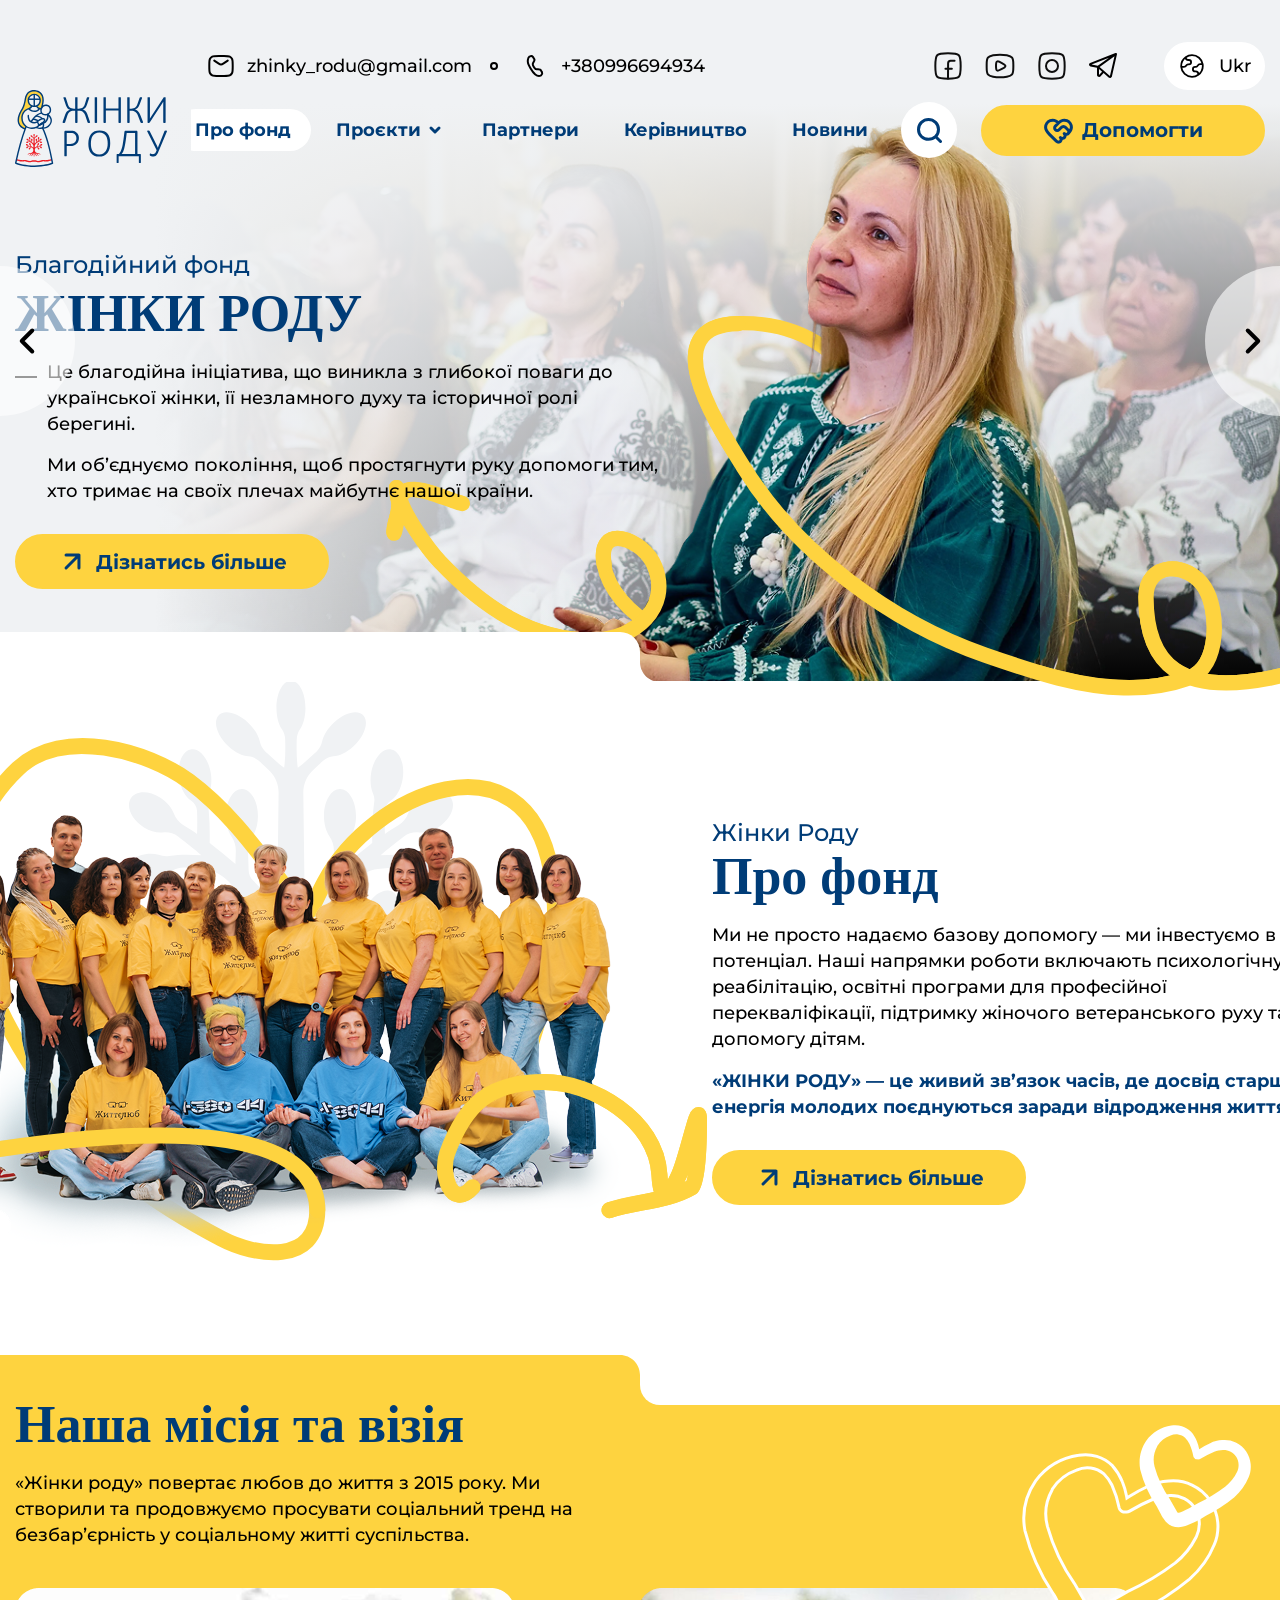
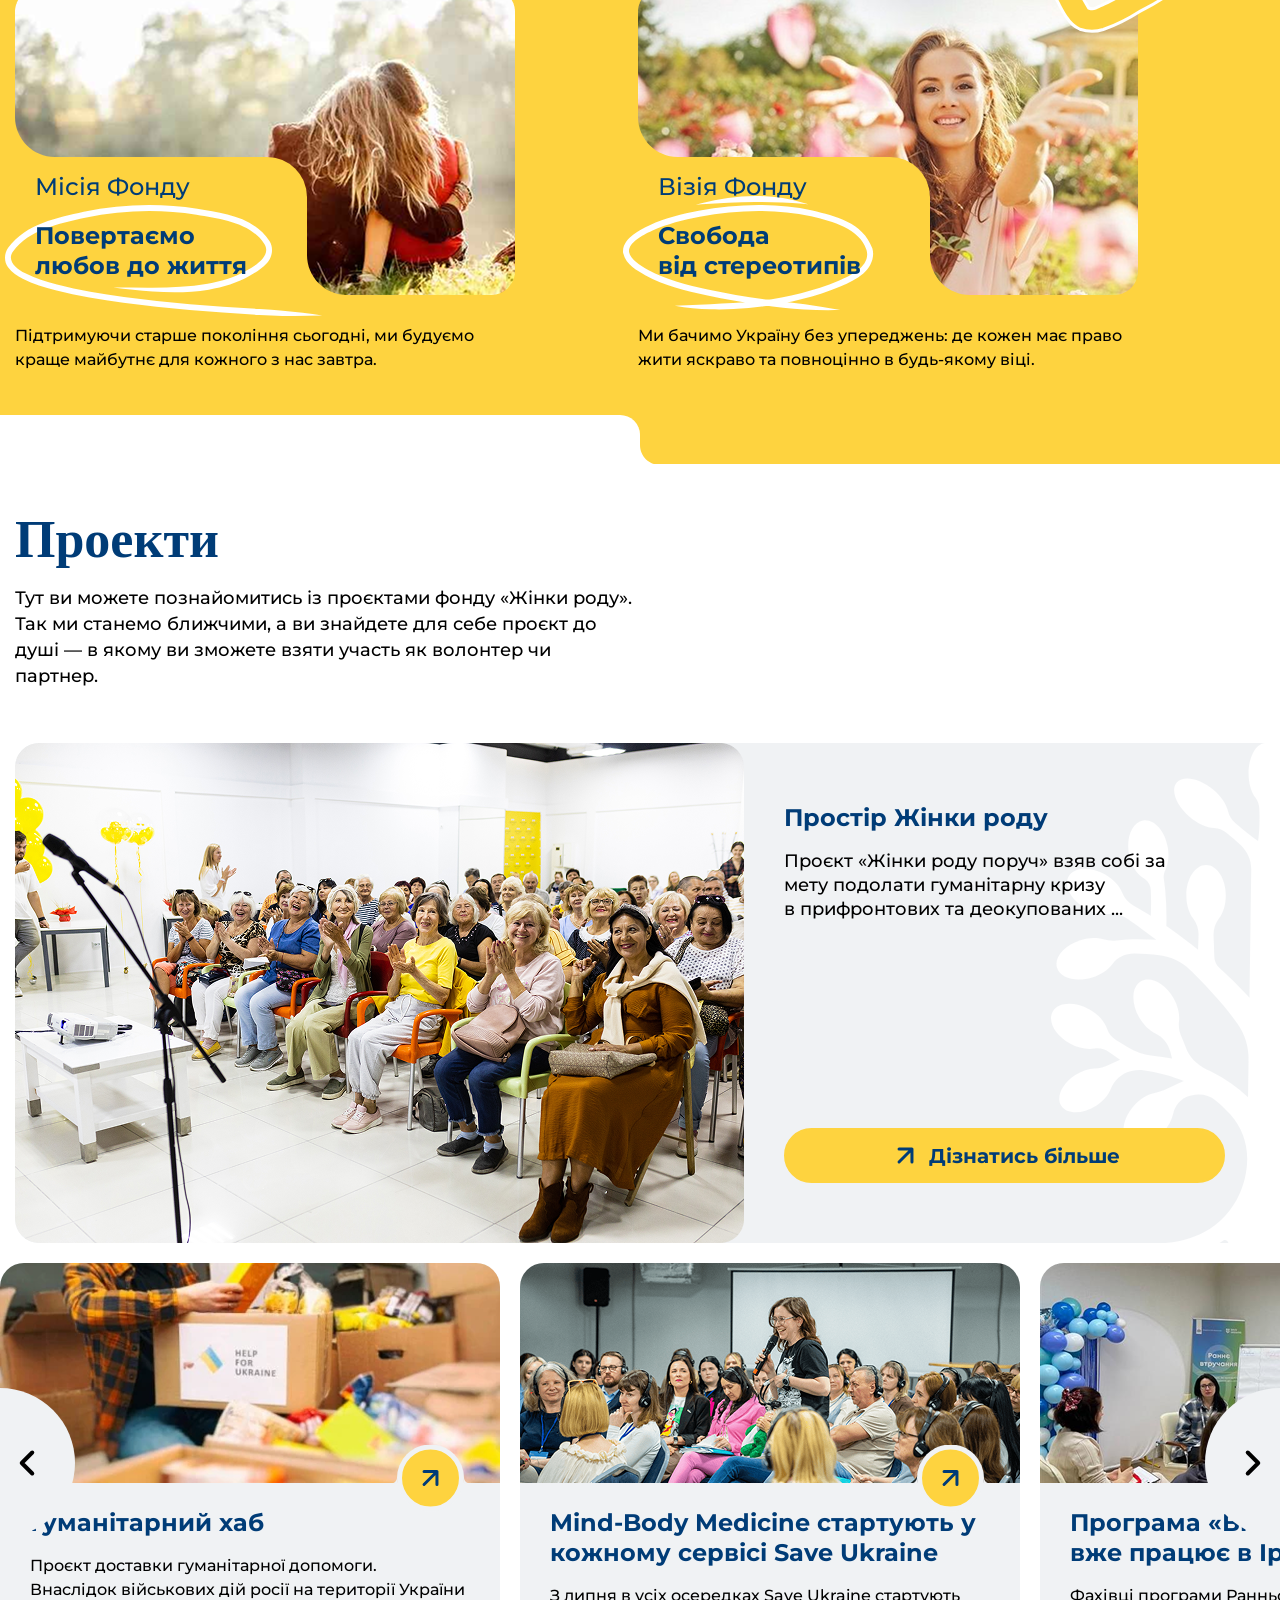
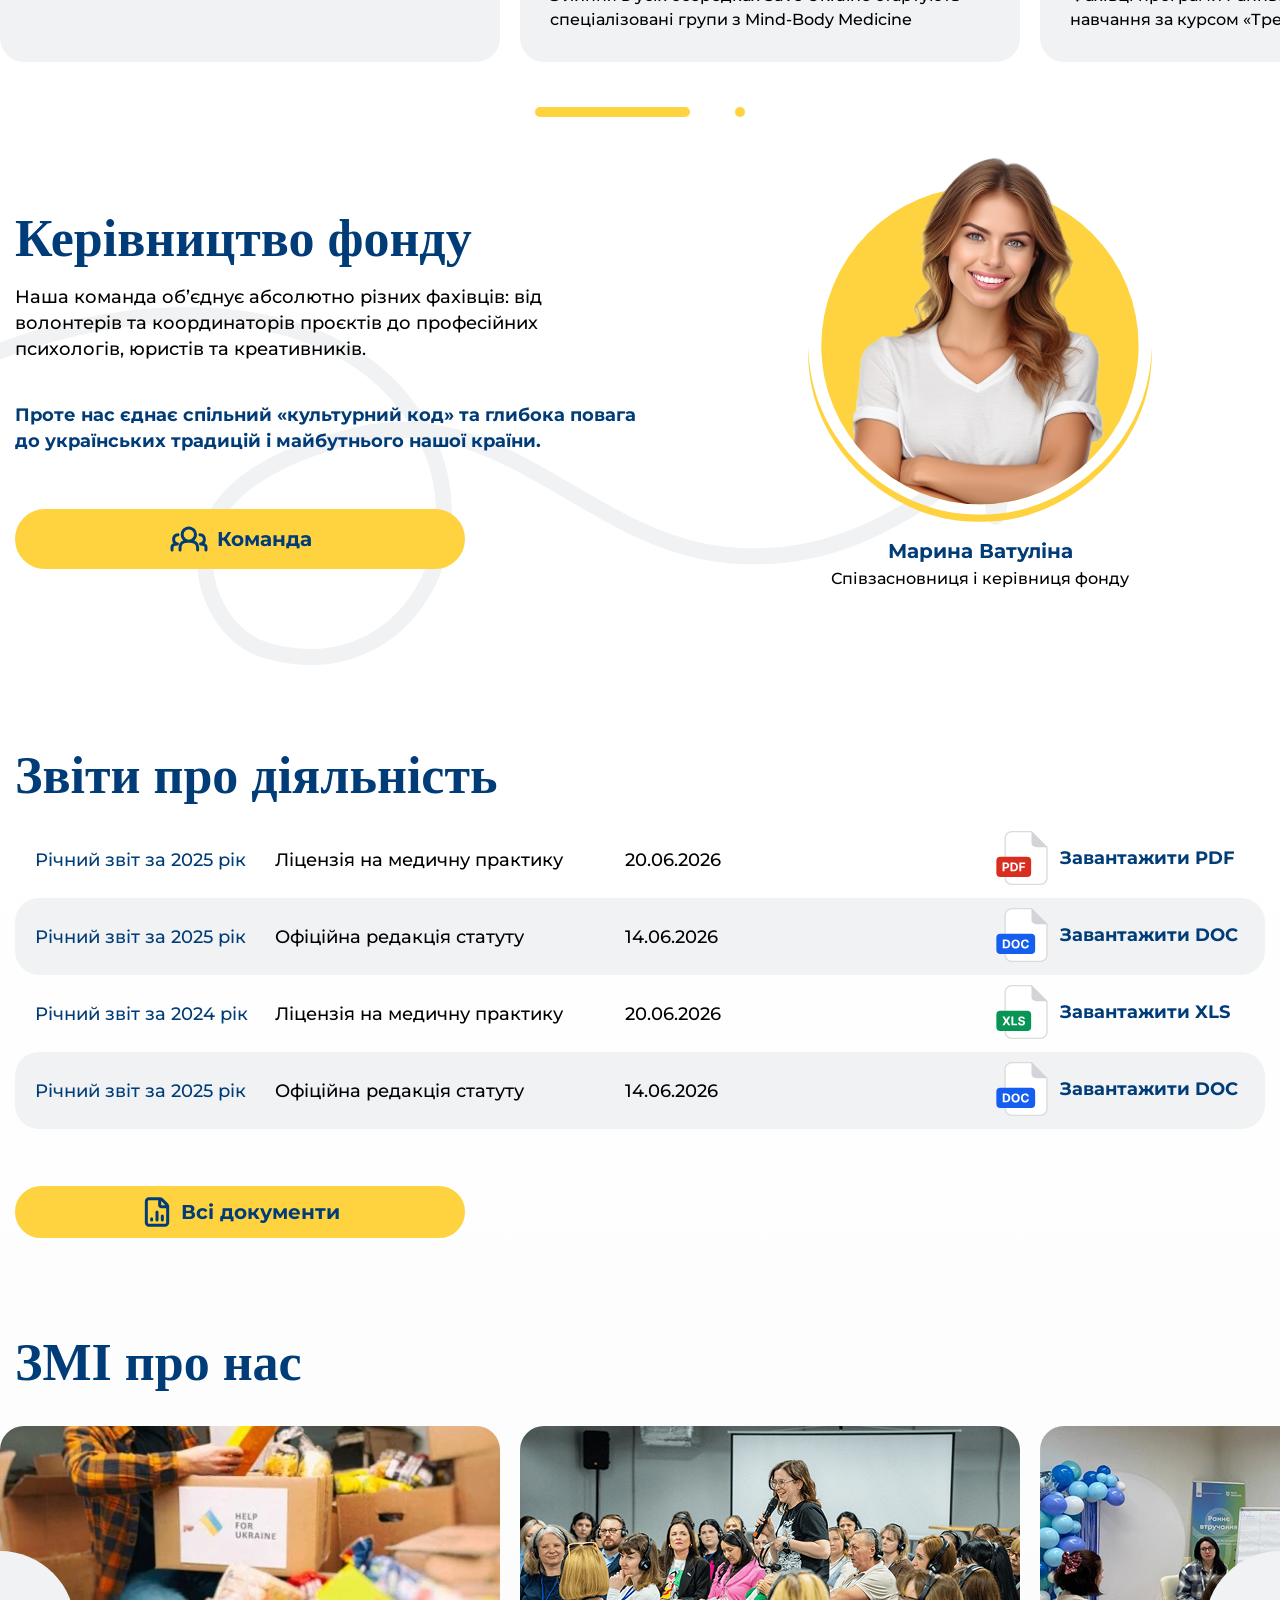
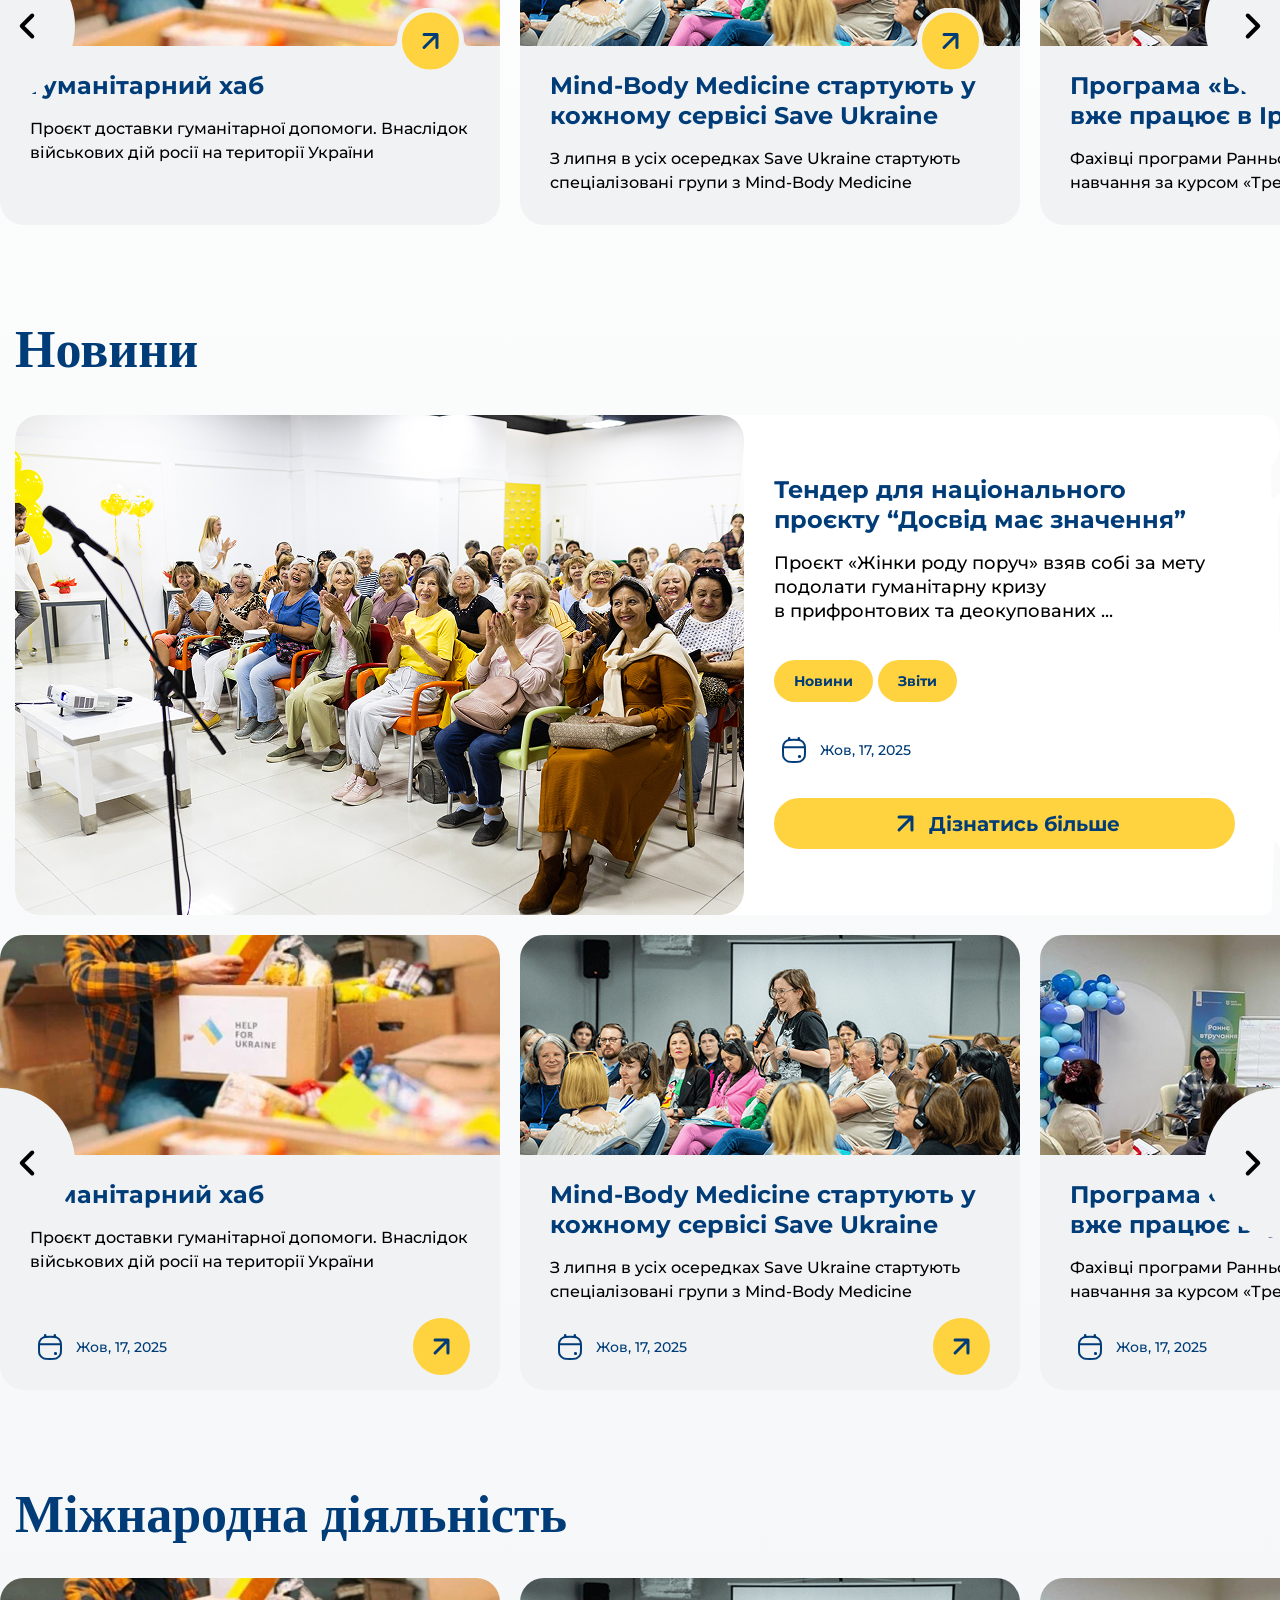
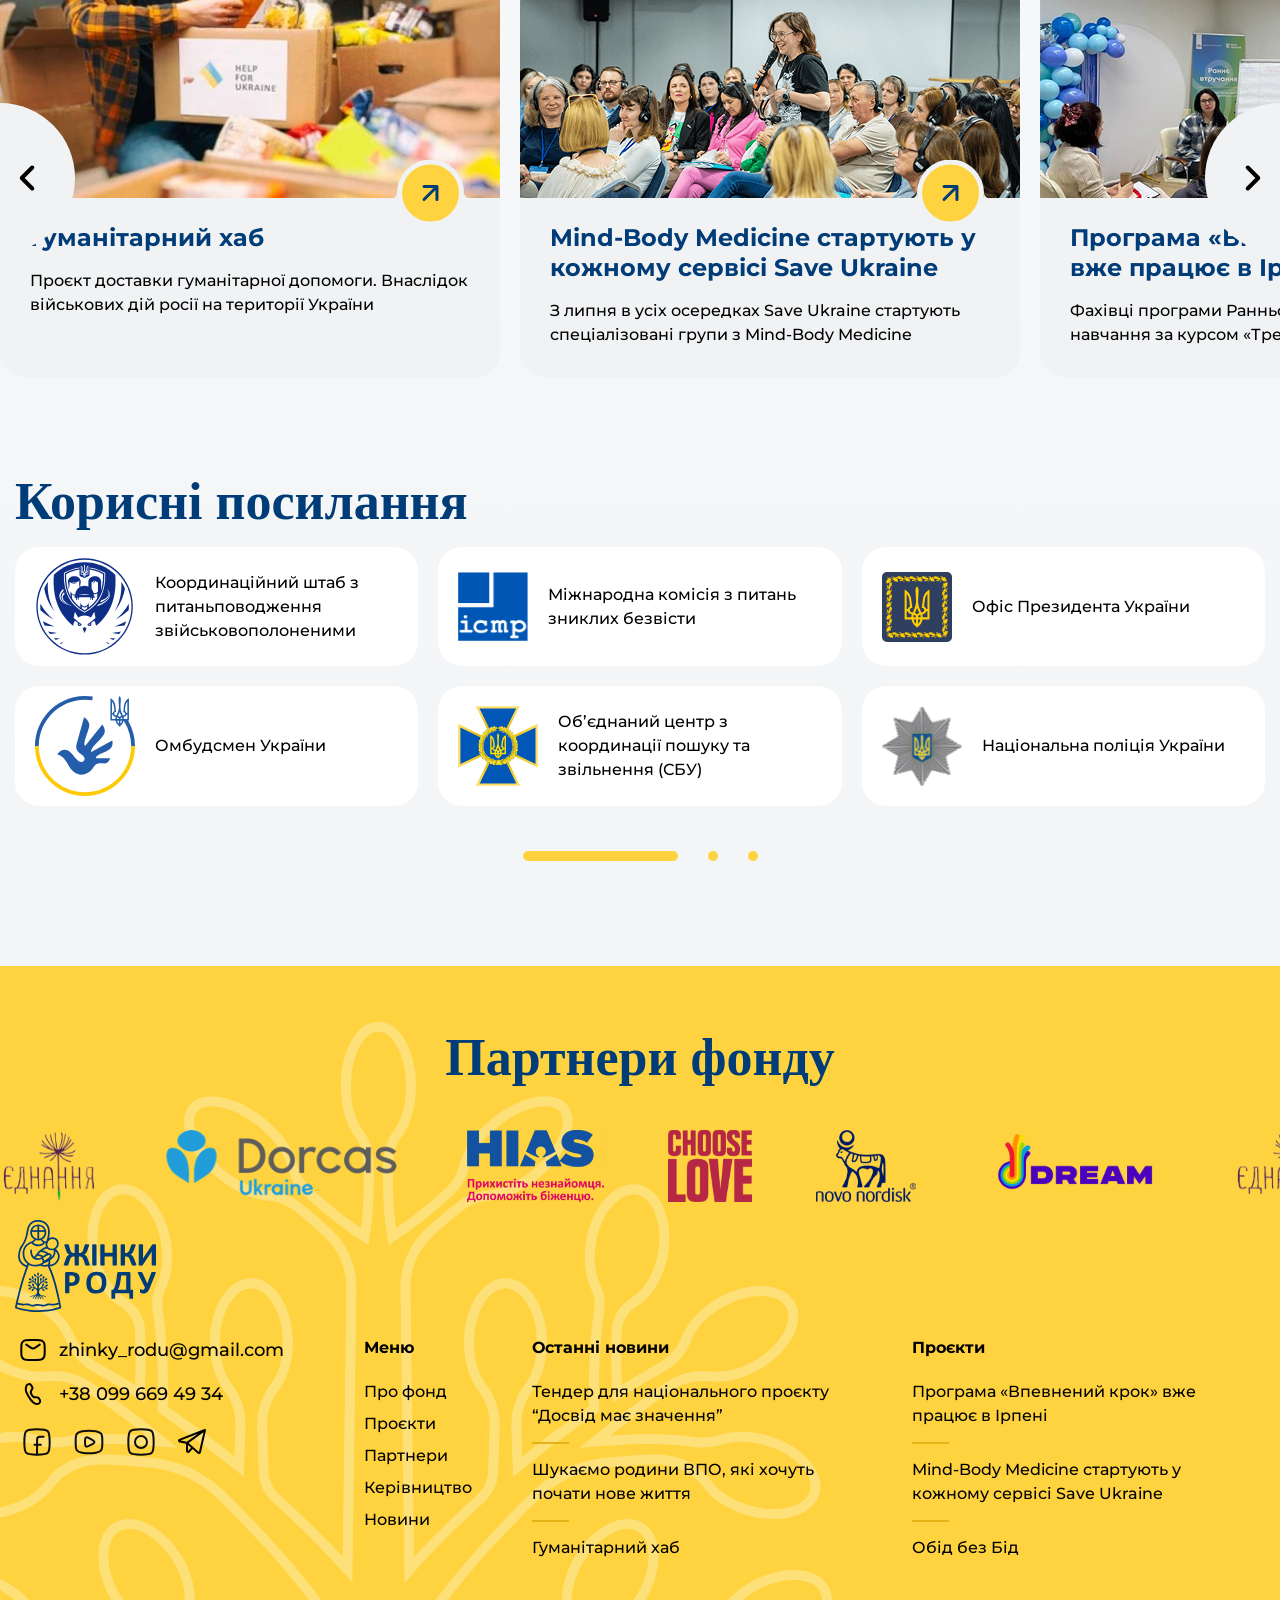
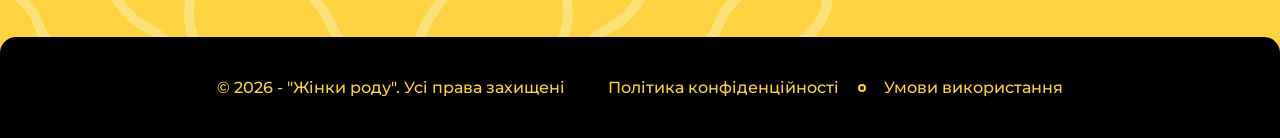
==== commit f5712f10: "." ====
--- a/index.html
+++ b/index.html
@@ -1236,137 +1236,137 @@
               <div class="useful__slider-viewport">
                 <div class="useful__slider-track">
                   <div class="useful__items">
-                <a class="useful__item" href="#">
-                  <img class="useful__img" src="./images/useful-1.svg" alt="">
-                  <p class="useful__text">
-                    Координаційний штаб
-                    з питаньповодження
-                    звійськовополоненими
-                  </p>
-                </a>
-                <a class="useful__item" href="#">
-                  <img class="useful__img" src="./images/useful-2.svg" alt="">
-                  <p class="useful__text">
-                    Міжнародна комісія
-                    з питань зниклих безвісти
-                  </p>
-                </a>
-                <a class="useful__item" href="#">
-                  <img class="useful__img" src="./images/useful-3.svg" alt="">
-                  <p class="useful__text">
-                    Офіс Президента
-                    України
-                  </p>
-                </a>
-                <a class="useful__item" href="#">
-                  <img class="useful__img" src="./images/useful-4.svg" alt="">
-                  <p class="useful__text">
-                    Омбудсмен України
-                  </p>
-                </a>
-                <a class="useful__item" href="#">
-                  <img class="useful__img" src="./images/useful-5.svg" alt="">
-                  <p class="useful__text">
-                    Об’єднаний центр з координації
-                    пошуку та звільнення (СБУ)
-                  </p>
-                </a>
-                <a class="useful__item" href="#">
-                  <img class="useful__img" src="./images/useful-6.svg" alt="">
-                  <p class="useful__text">
-                    Національна поліція
-                    України
-                  </p>
-                </a>
-              </div>
-              <div class="useful__items">
-                <a class="useful__item" href="#">
-                  <img class="useful__img" src="./images/useful-4.svg" alt="">
-                  <p class="useful__text">
-                    Омбудсмен України
-                  </p>
-                </a>
-                <a class="useful__item" href="#">
-                  <img class="useful__img" src="./images/useful-1.svg" alt="">
-                  <p class="useful__text">
-                    Координаційний штаб
-                    з питаньповодження
-                    звійськовополоненими
-                  </p>
-                </a>
-                <a class="useful__item" href="#">
-                  <img class="useful__img" src="./images/useful-6.svg" alt="">
-                  <p class="useful__text">
-                    Національна поліція
-                    України
-                  </p>
-                </a>
-                <a class="useful__item" href="#">
-                  <img class="useful__img" src="./images/useful-2.svg" alt="">
-                  <p class="useful__text">
-                    Міжнародна комісія
-                    з питань зниклих безвісти
-                  </p>
-                </a>
-                <a class="useful__item" href="#">
-                  <img class="useful__img" src="./images/useful-5.svg" alt="">
-                  <p class="useful__text">
-                    Об’єднаний центр з координації
-                    пошуку та звільнення (СБУ)
-                  </p>
-                </a>
-                <a class="useful__item" href="#">
-                  <img class="useful__img" src="./images/useful-3.svg" alt="">
-                  <p class="useful__text">
-                    Офіс Президента
-                    України
-                  </p>
-                </a>
-              </div>
-              <div class="useful__items">
-                <a class="useful__item" href="#">
-                  <img class="useful__img" src="./images/useful-2.svg" alt="">
-                  <p class="useful__text">
-                    Міжнародна комісія
-                    з питань зниклих безвісти
-                  </p>
-                </a>
-                <a class="useful__item" href="#">
-                  <img class="useful__img" src="./images/useful-5.svg" alt="">
-                  <p class="useful__text">
-                    Об’єднаний центр з координації
-                    пошуку та звільнення (СБУ)
-                  </p>
-                </a>
-                <a class="useful__item" href="#">
-                  <img class="useful__img" src="./images/useful-3.svg" alt="">
-                  <p class="useful__text">
-                    Офіс Президента
-                    України
-                  </p>
-                </a>
-                <a class="useful__item" href="#">
-                  <img class="useful__img" src="./images/useful-6.svg" alt="">
-                  <p class="useful__text">
-                    Національна поліція
-                    України
-                  </p>
-                </a>
-                <a class="useful__item" href="#">
-                  <img class="useful__img" src="./images/useful-1.svg" alt="">
-                  <p class="useful__text">
-                    Координаційний штаб
-                    з питаньповодження
-                    звійськовополоненими
-                  </p>
-                </a>
-                <a class="useful__item" href="#">
-                  <img class="useful__img" src="./images/useful-4.svg" alt="">
-                  <p class="useful__text">
-                    Омбудсмен України
-                  </p>
-                </a>
-              </div>
+                    <a class="useful__item" href="#">
+                      <img class="useful__img" src="./images/useful-1.svg" alt="">
+                      <p class="useful__text">
+                        Координаційний штаб
+                        з питаньповодження
+                        звійськовополоненими
+                      </p>
+                    </a>
+                    <a class="useful__item" href="#">
+                      <img class="useful__img" src="./images/useful-2.svg" alt="">
+                      <p class="useful__text">
+                        Міжнародна комісія
+                        з питань зниклих безвісти
+                      </p>
+                    </a>
+                    <a class="useful__item" href="#">
+                      <img class="useful__img" src="./images/useful-3.svg" alt="">
+                      <p class="useful__text">
+                        Офіс Президента
+                        України
+                      </p>
+                    </a>
+                    <a class="useful__item" href="#">
+                      <img class="useful__img" src="./images/useful-4.svg" alt="">
+                      <p class="useful__text">
+                        Омбудсмен України
+                      </p>
+                    </a>
+                    <a class="useful__item" href="#">
+                      <img class="useful__img" src="./images/useful-5.svg" alt="">
+                      <p class="useful__text">
+                        Об’єднаний центр з координації
+                        пошуку та звільнення (СБУ)
+                      </p>
+                    </a>
+                    <a class="useful__item" href="#">
+                      <img class="useful__img" src="./images/useful-6.svg" alt="">
+                      <p class="useful__text">
+                        Національна поліція
+                        України
+                      </p>
+                    </a>
+                  </div>
+                  <div class="useful__items">
+                    <a class="useful__item" href="#">
+                      <img class="useful__img" src="./images/useful-4.svg" alt="">
+                      <p class="useful__text">
+                        Омбудсмен України
+                      </p>
+                    </a>
+                    <a class="useful__item" href="#">
+                      <img class="useful__img" src="./images/useful-1.svg" alt="">
+                      <p class="useful__text">
+                        Координаційний штаб
+                        з питаньповодження
+                        звійськовополоненими
+                      </p>
+                    </a>
+                    <a class="useful__item" href="#">
+                      <img class="useful__img" src="./images/useful-6.svg" alt="">
+                      <p class="useful__text">
+                        Національна поліція
+                        України
+                      </p>
+                    </a>
+                    <a class="useful__item" href="#">
+                      <img class="useful__img" src="./images/useful-2.svg" alt="">
+                      <p class="useful__text">
+                        Міжнародна комісія
+                        з питань зниклих безвісти
+                      </p>
+                    </a>
+                    <a class="useful__item" href="#">
+                      <img class="useful__img" src="./images/useful-5.svg" alt="">
+                      <p class="useful__text">
+                        Об’єднаний центр з координації
+                        пошуку та звільнення (СБУ)
+                      </p>
+                    </a>
+                    <a class="useful__item" href="#">
+                      <img class="useful__img" src="./images/useful-3.svg" alt="">
+                      <p class="useful__text">
+                        Офіс Президента
+                        України
+                      </p>
+                    </a>
+                  </div>
+                  <div class="useful__items">
+                    <a class="useful__item" href="#">
+                      <img class="useful__img" src="./images/useful-2.svg" alt="">
+                      <p class="useful__text">
+                        Міжнародна комісія
+                        з питань зниклих безвісти
+                      </p>
+                    </a>
+                    <a class="useful__item" href="#">
+                      <img class="useful__img" src="./images/useful-5.svg" alt="">
+                      <p class="useful__text">
+                        Об’єднаний центр з координації
+                        пошуку та звільнення (СБУ)
+                      </p>
+                    </a>
+                    <a class="useful__item" href="#">
+                      <img class="useful__img" src="./images/useful-3.svg" alt="">
+                      <p class="useful__text">
+                        Офіс Президента
+                        України
+                      </p>
+                    </a>
+                    <a class="useful__item" href="#">
+                      <img class="useful__img" src="./images/useful-6.svg" alt="">
+                      <p class="useful__text">
+                        Національна поліція
+                        України
+                      </p>
+                    </a>
+                    <a class="useful__item" href="#">
+                      <img class="useful__img" src="./images/useful-1.svg" alt="">
+                      <p class="useful__text">
+                        Координаційний штаб
+                        з питаньповодження
+                        звійськовополоненими
+                      </p>
+                    </a>
+                    <a class="useful__item" href="#">
+                      <img class="useful__img" src="./images/useful-4.svg" alt="">
+                      <p class="useful__text">
+                        Омбудсмен України
+                      </p>
+                    </a>
+                  </div>
                 </div>
               </div>
             </div>
@@ -1382,32 +1382,25 @@
         </div>
       </section>
       <footer class="footer">
-        <div class="container">
-          <div class="footer__partners">
-            <h2 class="footer__title title">
-              Партнери фонду
-            </h2>
-            <div class="partners__line">
+        <img class="footer__decor" src="./images/footer-decor.svg" alt="" aria-hidden="true">
+        <div class="container footer__partners">
+          <h2 class="footer__title title">
+            Партнери фонду
+          </h2>
+        </div>
+        <div class="partners__marquee">
+          <div class="partners__track">
+            <div class="partners__group">
               <img src="./images/partners-1.svg" alt="">
               <img src="./images/partners-2.svg" alt="">
               <img src="./images/partners-3.svg" alt="">
               <img src="./images/partners-4.svg" alt="">
               <img src="./images/partners-5.svg" alt="">
               <img src="./images/partners-6.svg" alt="">
-              <img src="./images/partners-1.svg" alt="">
-              <img src="./images/partners-2.svg" alt="">
-              <img src="./images/partners-3.svg" alt="">
-              <img src="./images/partners-4.svg" alt="">
-              <img src="./images/partners-5.svg" alt="">
-              <img src="./images/partners-6.svg" alt="">
-              <img src="./images/partners-1.svg" alt="">
-              <img src="./images/partners-2.svg" alt="">
-              <img src="./images/partners-3.svg" alt="">
-              <img src="./images/partners-4.svg" alt="">
-              <img src="./images/partners-5.svg" alt="">
-              <img src="./images/partners-6.svg" alt="">
-            </div>
-          </div>
+            </div>
+          </div>
+        </div>
+        <div class="container">
           <a class="footer__logo" href="#">
             <img src="./images/footer-logo.svg" alt="">
           </a>
@@ -1455,14 +1448,14 @@
                   </a>
                 </li>
                 <li>
-                  <p class="footer__nav-text">
+                  <a class="footer__nav-link" href="#">
                     Шукаємо родини ВПО, які хочуть почати нове життя
-                  </p>
+                  </a>
                 </li>
                 <li>
-                  <p class="footer__nav-text">
+                  <a class="footer__nav-link" href="#">
                     Гуманітарний хаб
-                  </p>
+                  </a>
                 </li>
               </ul>
             </div>
@@ -1470,19 +1463,19 @@
               <h3 class="footer__nav-title">Проєкти</h3>
               <ul class="footer__nav-list footer__nav-list--divided">
                 <li>
-                  <p class="footer__nav-text">
+                  <a class="footer__nav-link" href="#">
                     Програма «Впевнений крок» вже працює в Ірпені
-                  </p>
+                  </a>
                 </li>
                 <li>
-                  <p class="footer__nav-text">
+                  <a class="footer__nav-link" href="#">
                     Mind-Body Medicine стартують у кожному сервісі Save Ukraine
-                  </p>
+                  </a>
                 </li>
                 <li>
-                  <p class="footer__nav-text">
+                  <a class="footer__nav-link" href="#">
                     Обід без Бід
-                  </p>
+                  </a>
                 </li>
               </ul>
             </div>
@@ -1490,12 +1483,16 @@
         </div>
         <div class="footer__copy">
           <div class="container footer__copy-inner">
+            <img class="footer__copy-radius footer__copy-radius--left" src="./images/radius-black.svg" alt=""
+              aria-hidden="true">
+            <img class="footer__copy-radius footer__copy-radius--right" src="./images/radius-black.svg" alt=""
+              aria-hidden="true">
             <p class="footer__copy-text">
               © 2026 - "Жінки роду". Усі права захищені
             </p>
             <div class="footer__copy-links">
               <a class="footer__copy-link" href="#">Політика конфіденційності</a>
-              <span class="footer__copy-dot" aria-hidden="true"></span>
+              <img class="footer__copy-circle" src="./images/elipse-yellow.svg" alt="" aria-hidden="true">
               <a class="footer__copy-link" href="#">Умови використання</a>
             </div>
           </div>
--- a/css/style.css
+++ b/css/style.css
@@ -360,6 +360,12 @@
 	font-style: normal;
 	font-weight: 500;
 	line-height: normal;
+}
+.header__circle {
+	display: block;
+	width: 8px;
+	height: 8px;
+	flex-shrink: 0;
 }
 .header__right {
 	display: flex;
@@ -2187,18 +2193,96 @@
 }
 
 .footer {
+	position: relative;
+	overflow: hidden;
 	background: var(--Yelow, #fed33f);
+	padding-top: 62px;
+}
+.footer__decor {
+	position: absolute;
+	left: -75px;
+	top: 56px;
+	width: 907px;
+	height: 1229px;
+	max-width: none;
+	pointer-events: none;
+	z-index: 0;
+}
+.footer > .container,
+.footer__partners,
+.partners__marquee,
+.footer__copy {
+	position: relative;
+	z-index: 1;
+}
+.footer__title {
+	margin-bottom: 43px;
+	text-align: center;
+}
+.footer__partners {
+	margin-bottom: 0;
+}
+.partners__marquee {
+	overflow: hidden;
+	width: 100%;
+	margin-bottom: 18px;
+}
+.partners__track {
+	display: flex;
+	width: max-content;
+	will-change: transform;
+	animation: partners-scroll var(--partners-duration, 40s) linear infinite;
+}
+.partners__group {
+	display: flex;
+	align-items: center;
+	gap: 64px;
+	padding-right: 64px;
+	flex-shrink: 0;
+}
+.partners__group img {
+	height: 72px;
+	width: auto;
+	flex-shrink: 0;
+	object-fit: contain;
+}
+@keyframes partners-scroll {
+	from {
+		transform: translate3d(0, 0, 0);
+	}
+	to {
+		transform: translate3d(-50%, 0, 0);
+	}
+}
+@media (prefers-reduced-motion: reduce) {
+	.partners__track {
+		animation: none;
+	}
 }
 .footer__nav {
-	display: grid;
-	grid-template-columns: repeat(4, 1fr);
-	gap: 40px;
+	display: flex;
+	align-items: flex-start;
+	margin-bottom: 73px;
+}
+.footer__nav-column {
+	flex: 0 0 auto;
+	width: max-content;
+}
+.footer__nav-column:has(.footer__nav-list--divided) {
+	flex: 0 1 auto;
+	max-width: 320px;
+}
+.footer__nav-column--contacts {
+	margin-right: 80px;
+}
+.footer__nav-column:not(.footer__nav-column--contacts):not(:last-child) {
+	margin-right: 60px;
 }
 .footer__nav-column--contacts {
 	display: flex;
 	flex-direction: column;
 	align-items: flex-start;
-	gap: 16px;
+	gap: 8px;
 }
 .footer__nav-column--contacts .header__socials {
 	margin-right: 0;
@@ -2213,7 +2297,8 @@
 	transition: filter 0.3s ease;
 }
 .footer__nav-column--contacts .header__social-link:hover .header__social-img {
-	filter: brightness(0) saturate(100%) invert(15%) sepia(98%) saturate(1611%) hue-rotate(187deg) brightness(95%) contrast(105%);
+	filter: brightness(0) saturate(100%) invert(15%) sepia(98%) saturate(1611%)
+		hue-rotate(187deg) brightness(95%) contrast(105%);
 }
 .footer__nav-column--contacts .header__mail,
 .footer__nav-column--contacts .header__phone {
@@ -2235,37 +2320,52 @@
 }
 .footer__nav-column--contacts .header__mail:hover img,
 .footer__nav-column--contacts .header__phone:hover img {
-	filter: brightness(0) saturate(100%) invert(15%) sepia(98%) saturate(1611%) hue-rotate(187deg) brightness(95%) contrast(105%);
+	filter: brightness(0) saturate(100%) invert(15%) sepia(98%) saturate(1611%)
+		hue-rotate(187deg) brightness(95%) contrast(105%);
 }
 .footer__nav-title {
-	color: #000;
-	font-family: Montserrat, sans-serif;
-	font-size: 24px;
+	color: var(--black, #000);
+	font-family: Montserrat;
+	font-size: 16px;
 	font-style: normal;
 	font-weight: 700;
-	line-height: 30px;
-	margin-bottom: 20px;
+	line-height: 32px; /* 200% */
+	margin-bottom: 12px;
 }
 .footer__nav-list {
 	margin: 0;
 	padding: 0;
 	list-style: none;
 }
-.footer__nav-list--menu li + li {
-	margin-top: 12px;
-}
+
 .footer__nav-list--divided li + li {
-	margin-top: 16px;
-	padding-top: 16px;
-	border-top: 1px solid rgba(0, 0, 0, 0.15);
+	margin-top: 0;
+	padding-top: 22px;
+	position: relative;
+}
+.footer__nav-list--divided li + li::before {
+	content: '';
+	position: absolute;
+	top: 10px;
+	left: 0;
+	width: 37px;
+	height: 2px;
+	background: #e2b312;
+	pointer-events: none;
+}
+.footer__nav-list li:has(> .footer__nav-link) {
+	cursor: pointer;
 }
 .footer__nav-link {
+	display: block;
+	cursor: pointer;
 	color: #000;
-	font-family: Montserrat, sans-serif;
+	font-family: Montserrat;
 	font-size: 16px;
 	font-style: normal;
 	font-weight: 500;
 	line-height: 24px;
+	padding-block: 4px;
 	text-decoration: none;
 	transition: color 0.3s ease;
 }
@@ -2281,27 +2381,48 @@
 	line-height: 24px;
 }
 .footer__copy {
-	background: #000;
-	padding: 18px 0;
 }
 .footer__copy-inner {
-	display: flex;
-	align-items: center;
-	justify-content: space-between;
-	gap: 24px;
+	position: relative;
+	overflow: visible;
+	display: flex;
+	padding: 30px;
+	align-items: center;
+	justify-content: center;
+	gap: 43px;
+	border-radius: 16px 16px 0 0;
+	background: var(--black, #000);
+	text-align: center;
+}
+.footer__copy-radius {
+	position: absolute;
+	bottom: 0px;
+	width: 20px;
+	height: 20px;
+	pointer-events: none;
+}
+.footer__copy-radius--left {
+	left: -20px;
+	transform: rotate(-90deg);
+}
+.footer__copy-radius--right {
+	right: -20px;
+	transform: scaleX(-1) rotate(-90deg);
 }
 .footer__copy-text {
 	color: var(--Yelow, #fed33f);
-	font-family: Montserrat, sans-serif;
+	font-family: Montserrat;
 	font-size: 16px;
 	font-style: normal;
 	font-weight: 500;
-	line-height: 24px;
+	line-height: 41px; /* 256.25% */
+	text-align: center;
 }
 .footer__copy-links {
 	display: flex;
 	align-items: center;
-	gap: 16px;
+	justify-content: center;
+	gap: 18.5px;
 }
 .footer__copy-link {
 	color: var(--Yelow, #fed33f);
@@ -2316,10 +2437,14 @@
 .footer__copy-link:hover {
 	color: #fff;
 }
-.footer__copy-dot {
-	width: 6px;
-	height: 6px;
-	border-radius: 50%;
-	background: var(--Yelow, #fed33f);
+.footer__copy-circle {
+	display: block;
+	width: 8px;
+	height: 8px;
 	flex-shrink: 0;
 }
+
+.footer__logo {
+	display: block;
+	margin-bottom: 17px;
+}
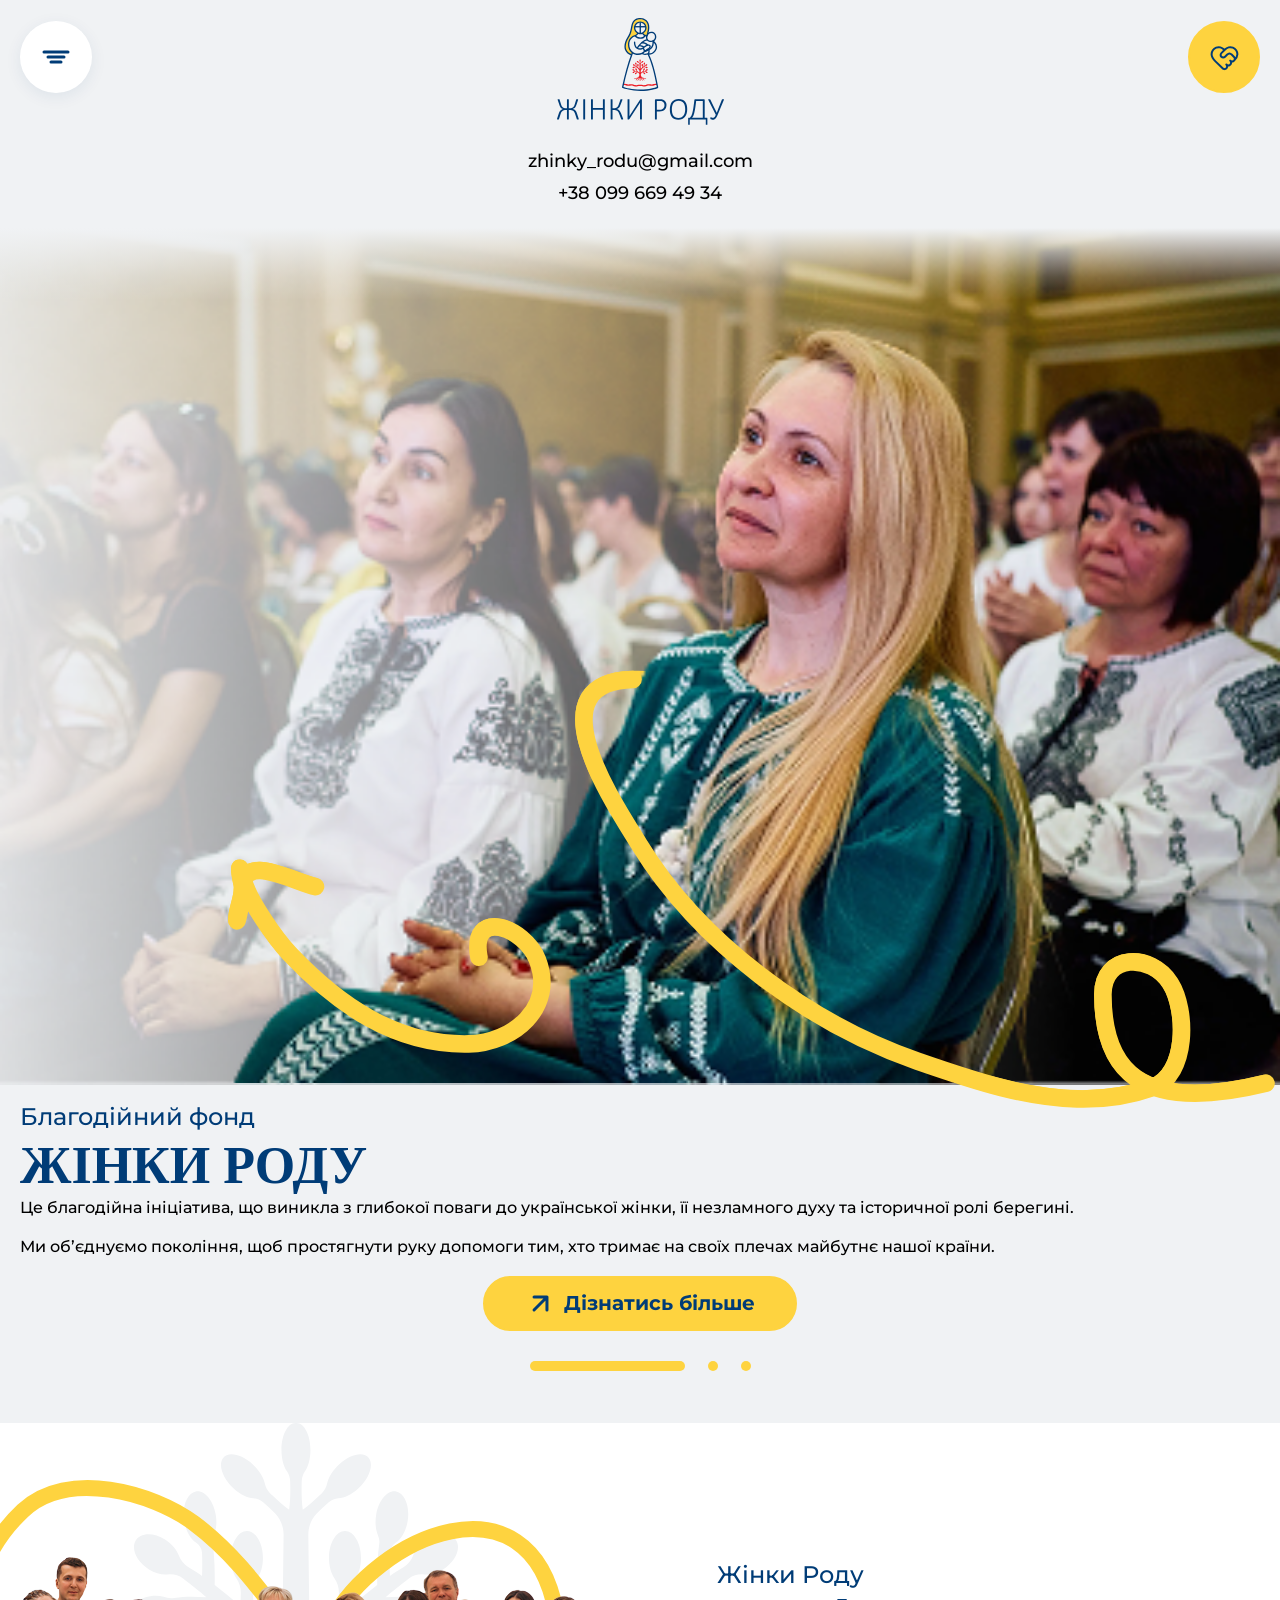
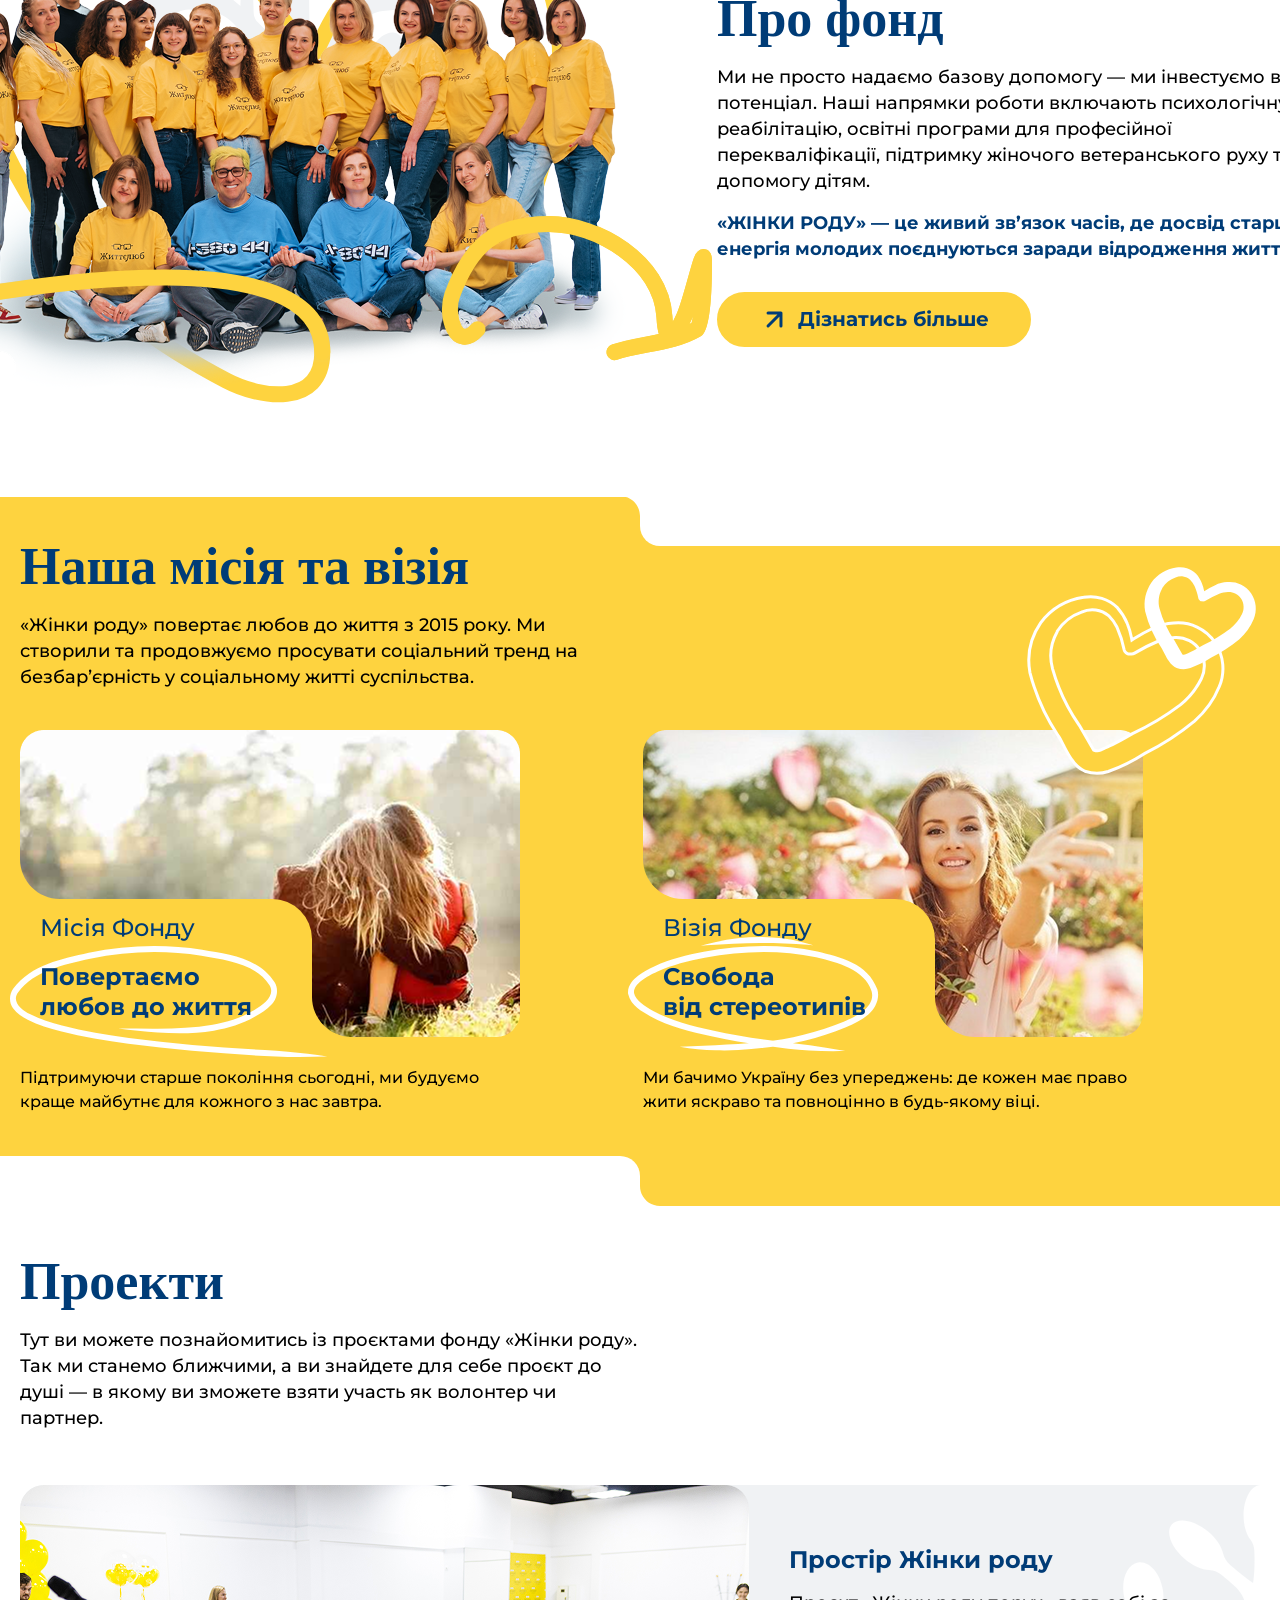
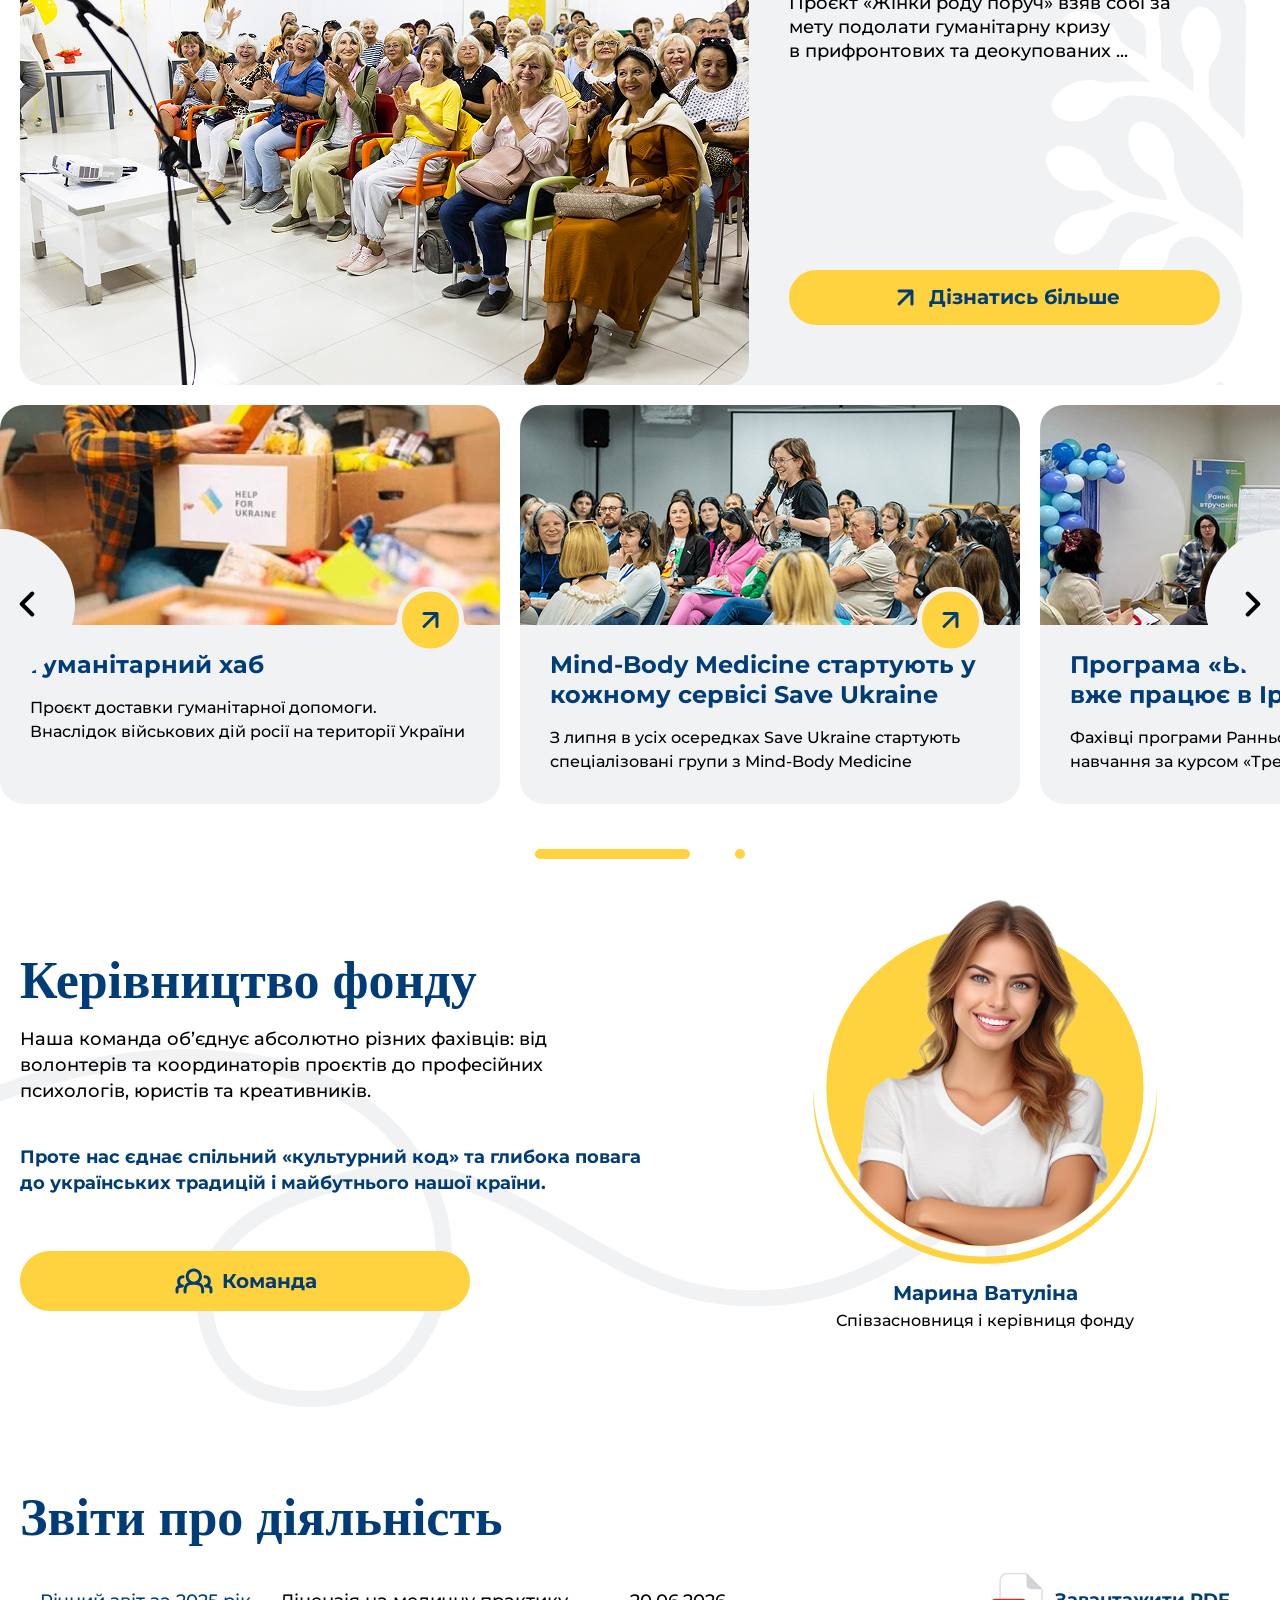
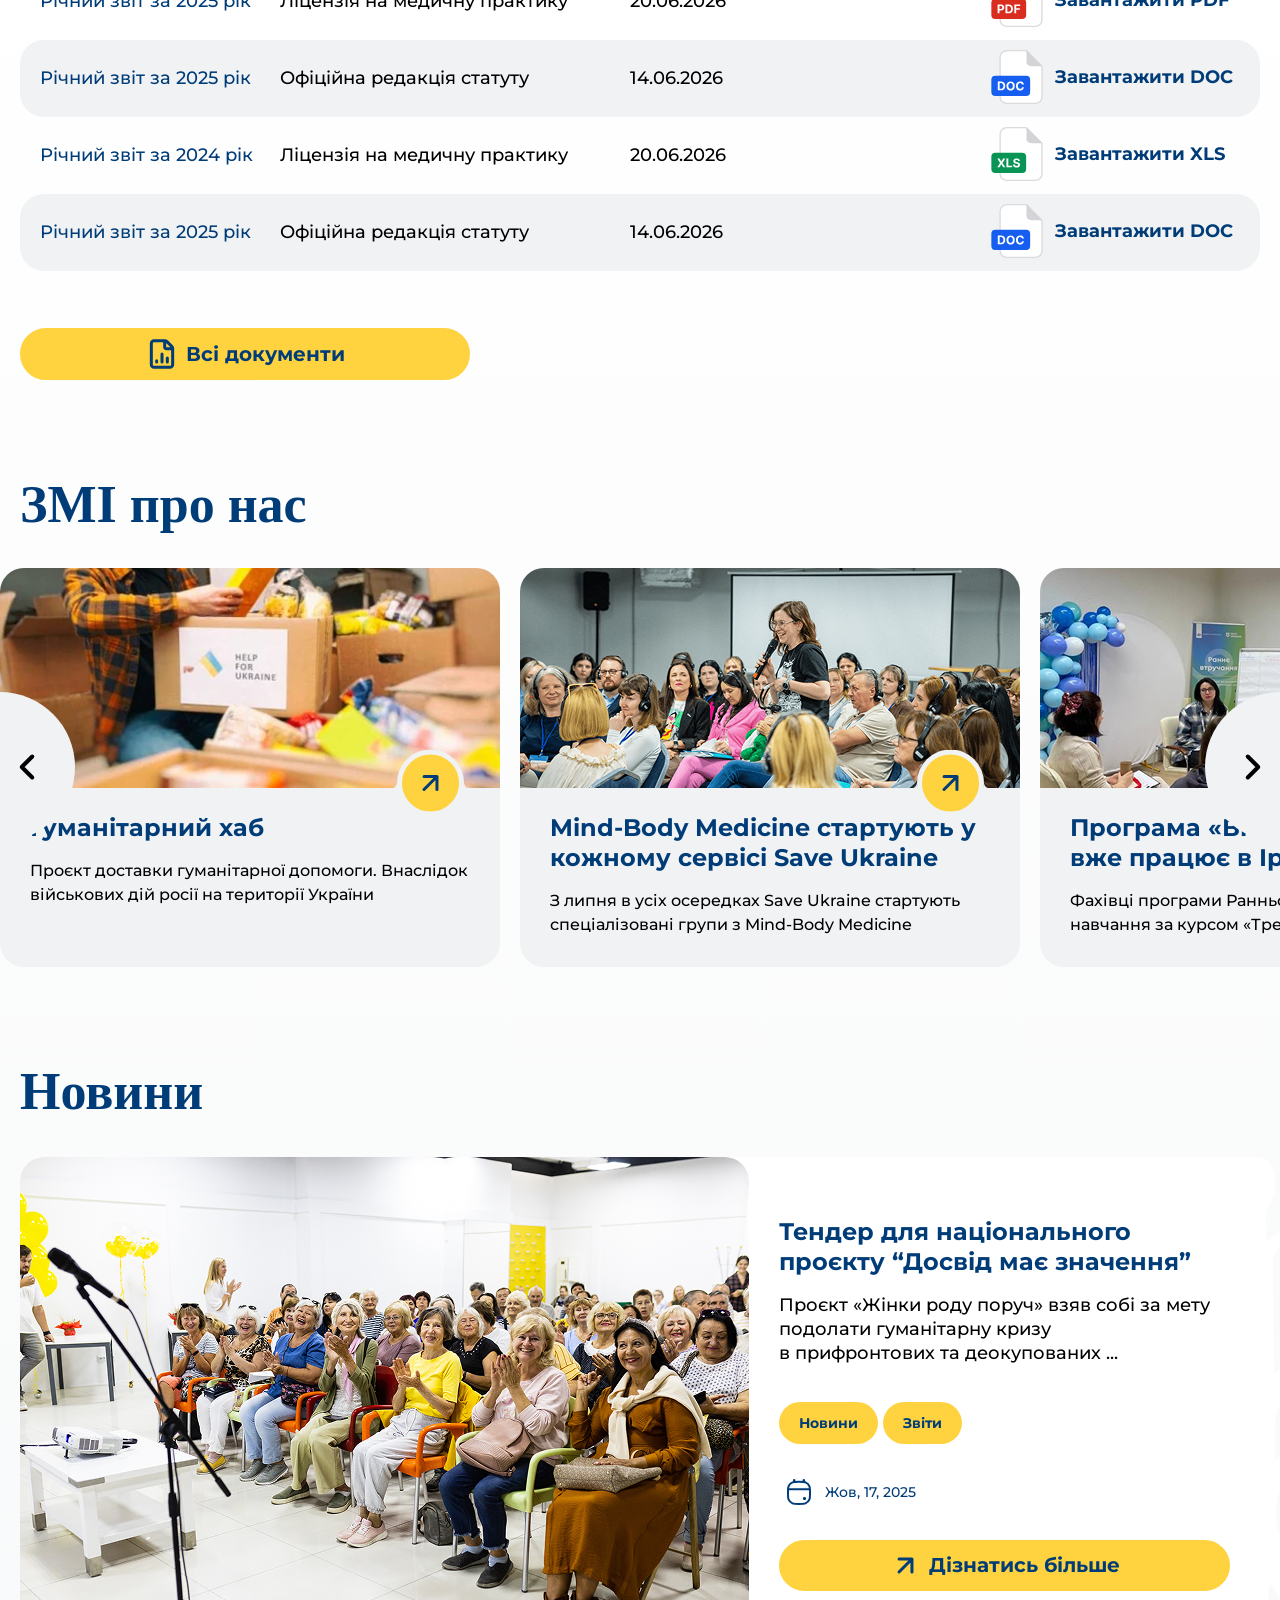
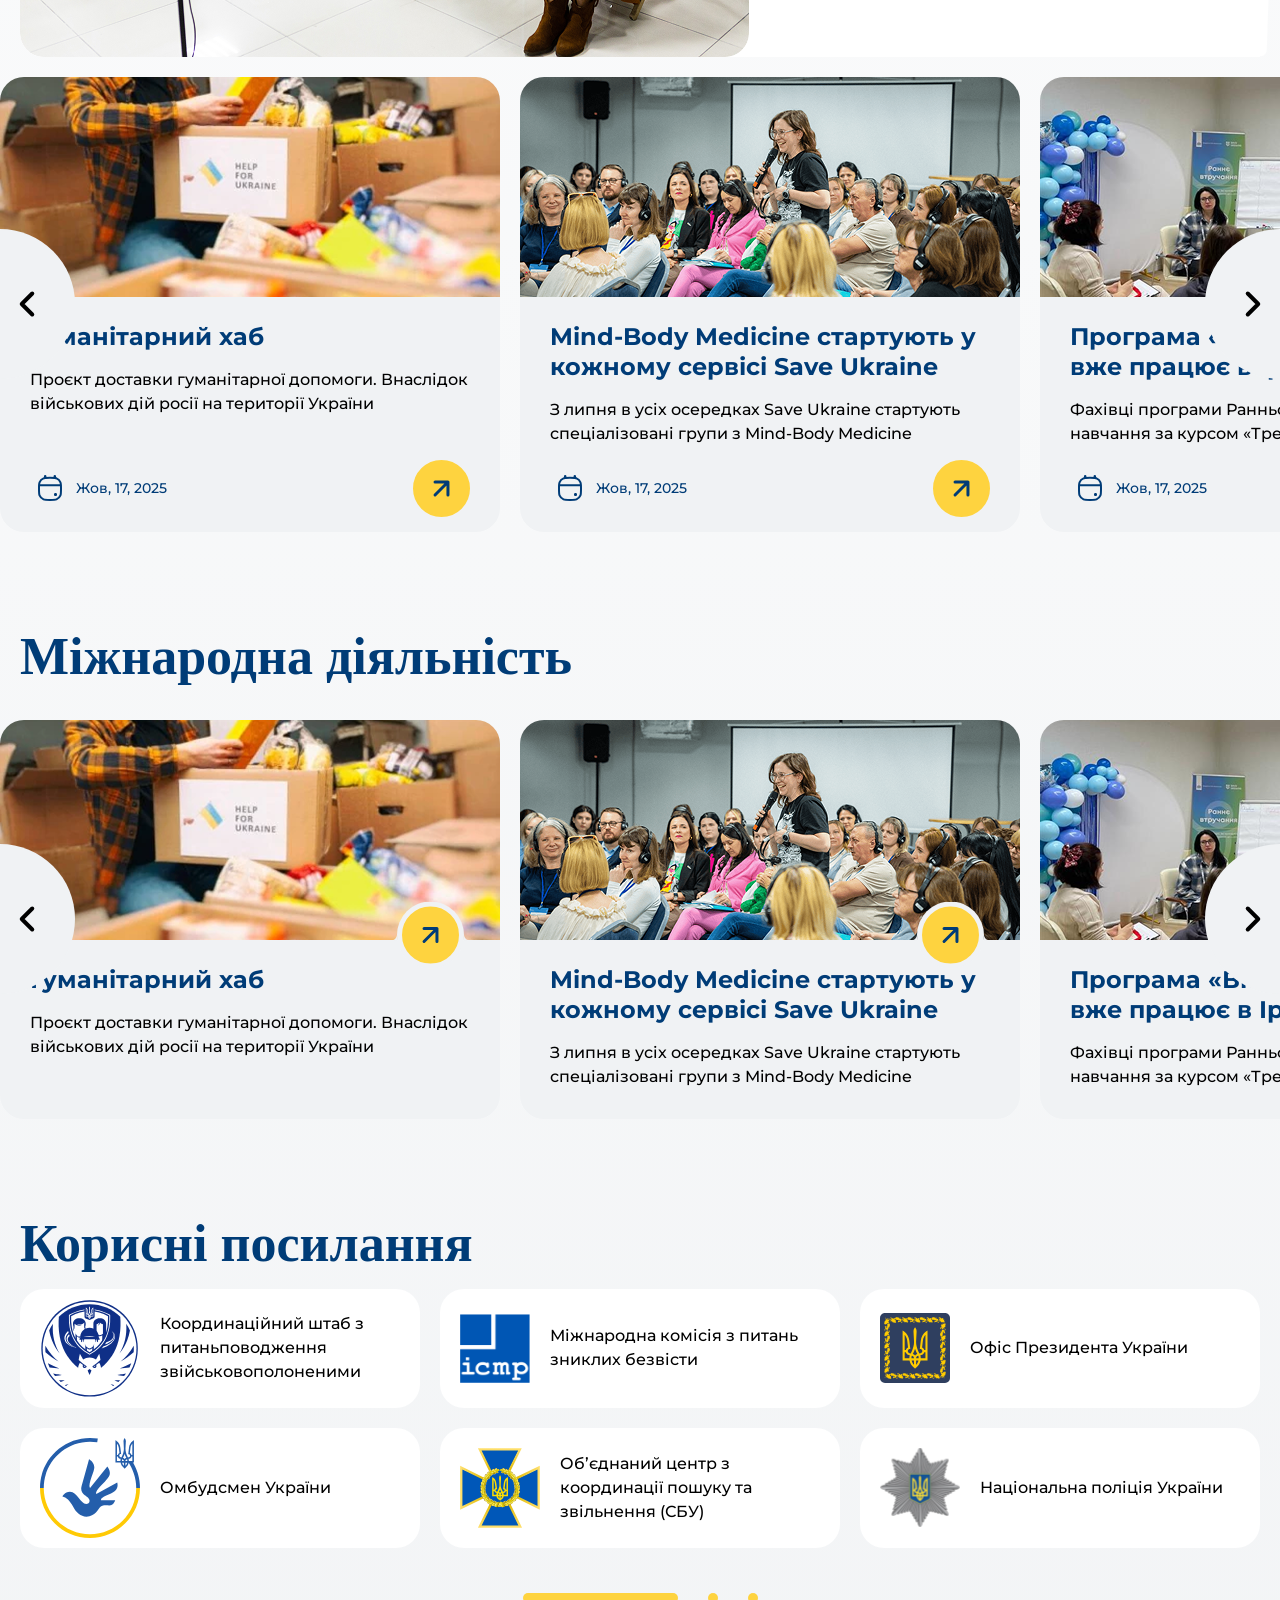
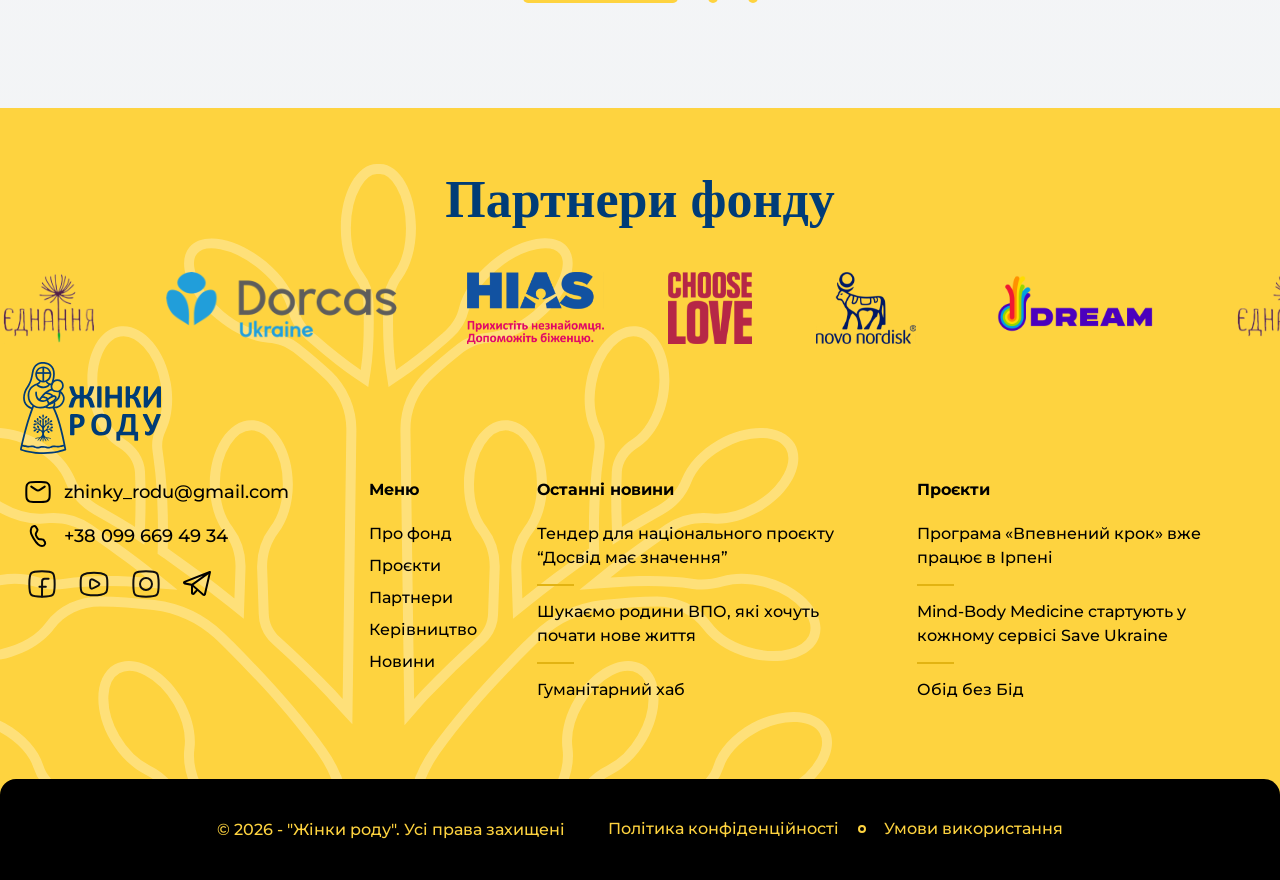
==== commit c21e0075: "media" ====
--- a/index.html
+++ b/index.html
@@ -22,17 +22,17 @@
         <div class="header__top">
           <div class="header__contact">
             <a class="header__mail" href="mailto:zhinky_rodu@gmail.com">
-              <img src="./images/mail.svg" alt="">
+              <img class="header__contact-icon" src="./images/mail.svg" alt="">
               <span class="header__contact-email">zhinky_rodu@gmail.com</span>
             </a>
             <img class="header__circle" src="./images/elipse.svg" alt="">
             <a class="header__phone" href="tel:+380996694934">
-              <img src="./images/phone.svg" alt="">
-              <span class="header__contact-phone">+380996694934</span>
+              <img class="header__contact-icon" src="./images/phone.svg" alt="">
+              <span class="header__contact-phone">+38 099 669 49 34</span>
             </a>
           </div>
-          <div class="header__right">
-            <div class="header__socials">
+          <div class="header__right" data-header-right>
+            <div class="header__socials" data-header-socials>
               <a class="header__social-link" href="#">
                 <img class="header__social-img" src="./images/facebook.svg" alt="">
               </a>
@@ -46,7 +46,7 @@
                 <img class="header__social-img" src="./images/telegram.svg" alt="">
               </a>
             </div>
-            <div class="header__language" data-language-dropdown>
+            <div class="header__language" data-language-dropdown data-header-language>
               <button type="button" class="header__language-trigger" aria-expanded="false" aria-haspopup="listbox"
                 aria-label="Мова">
                 <img class="header__language-icon" src="./images/globe.svg" alt="" aria-hidden="true">
@@ -66,44 +66,74 @@
           </div>
         </div>
         <div class="header__bottom" data-header-bottom>
+          <button type="button" class="header__burger" data-menu-open aria-expanded="false" aria-controls="header-menu"
+            aria-label="Відкрити меню">
+            <svg xmlns="http://www.w3.org/2000/svg" width="40" height="40" viewBox="0 0 40 40" fill="none"
+              aria-hidden="true">
+              <path d="M8 15H32M12 20H28M15 25H25" stroke="#003C77" stroke-width="3" stroke-linecap="round" />
+            </svg>
+          </button>
           <a class="header__logo" href="#">
-            <img src="./images/header-logo.svg" alt="">
+            <img src="./images/header-logo.svg" alt="Жінки Роду">
           </a>
-          <div class="header__center">
-            <nav class="header__nav">
-              <a class="header__nav-link active" href="#">Про фонд</a>
-              <div class="header__nav-dropdown" data-projects-dropdown>
-                <button type="button" class="header__nav-dropdown-trigger" aria-expanded="false" aria-haspopup="true"
-                  aria-controls="projects-dropdown-menu">
-                  <span>Проєкти</span>
-                </button>
-                <img class="header__nav-dropdown-arrow" src="./images/dropdown-arrow.svg" alt="" aria-hidden="true">
-                <ul class="header__nav-dropdown-menu" id="projects-dropdown-menu" aria-hidden="true">
-                  <li><a class="header__nav-dropdown-link" href="#">Світло поколінь</a></li>
-                  <li><a class="header__nav-dropdown-link" href="#">Материнське дерево</a></li>
-                  <li><a class="header__nav-dropdown-link" href="#">Коріння життя</a></li>
-                  <li><a class="header__nav-dropdown-link" href="#">Від матері до доньки</a></li>
-                </ul>
+          <a class="header__logo-mobile" href="#">
+            <img class="header__logo-mobile-1" src="./images/logo-mobile-1.svg" alt="Жінки Роду">
+            <img class="header__logo-mobile-2" src="./images/logo-mobile-2.svg" alt="">
+          </a>
+          <div class="header__menu" id="header-menu" data-header-menu aria-hidden="true">
+            <div class="header__menu-bar">
+              <button type="button" class="header__menu-close" data-menu-close aria-label="Закрити меню">
+                <svg width="40" height="40" viewBox="0 0 40 40" fill="none" xmlns="http://www.w3.org/2000/svg"
+                  aria-hidden="true">
+                  <path d="M24 12L16 20L24 28" stroke="#003C77" stroke-width="3" stroke-linecap="round"
+                    stroke-linejoin="round" />
+                </svg>
+              </button>
+              <div class="header__menu-language" data-menu-language-slot></div>
+              <div class="header__menu-search" data-menu-search-slot></div>
+            </div>
+            <div class="header__center" data-header-center>
+              <nav class="header__nav">
+                <a class="header__nav-link active" href="#">Про фонд</a>
+                <div class="header__nav-dropdown" data-projects-dropdown>
+                  <button type="button" class="header__nav-dropdown-trigger" aria-expanded="false" aria-haspopup="true"
+                    aria-controls="projects-dropdown-menu">
+                    <span>Проєкти</span>
+                  </button>
+                  <img class="header__nav-dropdown-arrow" src="./images/dropdown-arrow.svg" alt="" aria-hidden="true">
+                  <ul class="header__nav-dropdown-menu" id="projects-dropdown-menu" aria-hidden="true">
+                    <li><a class="header__nav-dropdown-link" href="#">Світло поколінь</a></li>
+                    <li><a class="header__nav-dropdown-link" href="#">Материнське дерево</a></li>
+                    <li><a class="header__nav-dropdown-link" href="#">Коріння життя</a></li>
+                    <li><a class="header__nav-dropdown-link" href="#">Від матері до доньки</a></li>
+                  </ul>
+                </div>
+                <a class="header__nav-link" href="#">Партнери</a>
+                <a class="header__nav-link" href="#">Керівництво</a>
+                <a class="header__nav-link" href="#">Новини</a>
+              </nav>
+              <svg class="header__menu-divider" width="92" height="2" viewBox="0 0 92 2" fill="none"
+                xmlns="http://www.w3.org/2000/svg" aria-hidden="true">
+                <path d="M1 1H90.5" stroke="black" stroke-width="2" stroke-linecap="round" />
+              </svg>
+              <div class="header__search" data-header-search>
+                <form class="header__search-form" role="search" action="#" method="get">
+                  <label class="header__search-label" for="header-search-input">Пошук</label>
+                  <input type="search" class="header__search-input" id="header-search-input" name="q"
+                    placeholder="Пошук..." autocomplete="off">
+                  <button type="button" class="header__search-toggle" aria-expanded="false"
+                    aria-controls="header-search-input" aria-label="Пошук">
+                    <img class="header__search-img" src="./images/search.svg" alt="">
+                  </button>
+                </form>
               </div>
-              <a class="header__nav-link" href="#">Партнери</a>
-              <a class="header__nav-link" href="#">Керівництво</a>
-              <a class="header__nav-link" href="#">Новини</a>
-            </nav>
-            <div class="header__search" data-header-search>
-              <form class="header__search-form" role="search" action="#" method="get">
-                <label class="header__search-label" for="header-search-input">Пошук</label>
-                <input type="search" class="header__search-input" id="header-search-input" name="q"
-                  placeholder="Пошук..." autocomplete="off">
-                <button type="button" class="header__search-toggle" aria-expanded="false"
-                  aria-controls="header-search-input" aria-label="Пошук">
-                  <img class="header__search-img" src="./images/search.svg" alt="">
-                </button>
-              </form>
-            </div>
+            </div>
+            <div class="header__menu-socials" data-menu-socials-slot></div>
           </div>
           <a class="header__help button" href="#">
-            <img src="./images/heart-handshake.svg" alt="">
-            <span>Допомогти</span>
+            <img class="header__help-icon" src="./images/heart-handshake.svg" alt="">
+            <img class="header__help-icon-mobile" src="./images/mobile-heartsvg.svg" alt="">
+            <span class="header__help-text">Допомогти</span>
           </a>
         </div>
         <div class="header__inner">
@@ -118,8 +148,7 @@
                 </h2>
                 <p class="header__text header__text-line text">
                   Це благодійна ініціатива, що виникла з глибокої поваги до української жінки, її незламного духу та
-                  історичної ролі
-                  берегині.
+                  історичної ролі берегині.
                 </p>
                 <p class="header__text text">
                   Ми об’єднуємо покоління, щоб простягнути руку допомоги тим, хто тримає на своїх плечах майбутнє нашої
@@ -130,38 +159,35 @@
             <div class="header__slide" data-bg="./images/header-bg-2.png">
               <div class="header__content">
                 <h5 class="header__subtitle subtitle">
-                  Благодійний фонд
+                  Наша спільна місія
                 </h5>
                 <h2 class="header__title title">
-                  ЖІНКИ РОДУ
+                  СИЛА РОДУ
                 </h2>
                 <p class="header__text header__text-line text">
-                  Це благодійна ініціатива, що виникла з глибокої поваги до української жінки, її незламного духу та
-                  історичної ролі
-                  берегині.
+                  Ми створюємо простір підтримки для жінок і родин, які щодня дбають про життя, гідність і майбутнє
+                  України.
                 </p>
                 <p class="header__text text">
-                  Ми об’єднуємо покоління, щоб простягнути руку допомоги тим, хто тримає на своїх плечах майбутнє нашої
-                  країни.
+                  Через освітні, культурні та гуманітарні ініціативи допомагаємо зберігати традиції й передавати їх
+                  далі.
                 </p>
               </div>
             </div>
             <div class="header__slide" data-bg="./images/header-bg-3.png">
               <div class="header__content">
                 <h5 class="header__subtitle subtitle">
-                  Благодійний фонд
+                  Разом ми сильніші
                 </h5>
                 <h2 class="header__title title">
-                  ЖІНКИ РОДУ
+                  ПОРУЧ
                 </h2>
                 <p class="header__text header__text-line text">
-                  Це благодійна ініціатива, що виникла з глибокої поваги до української жінки, її незламного духу та
-                  історичної ролі
-                  берегині.
+                  Кожна історія підтримки — це крок до стійкості громади. Ми працюємо там, де допомога потрібна сьогодні
+                  найбільше.
                 </p>
                 <p class="header__text text">
-                  Ми об’єднуємо покоління, щоб простягнути руку допомоги тим, хто тримає на своїх плечах майбутнє нашої
-                  країни.
+                  Приєднуйтесь до фонду: разом ми можемо більше зробити для жінок, дітей і родин по всій нашій країні.
                 </p>
               </div>
             </div>
@@ -171,6 +197,14 @@
               <img src="./images/button-arrow.svg" alt="">
               <span>Дізнатись більше</span>
             </a>
+            <div class="header__slider-dots" role="tablist" aria-label="Слайди">
+              <button type="button" class="header__slider-dot is-active" role="tab" aria-selected="true"
+                aria-label="Слайд 1" data-slide-to="0"></button>
+              <button type="button" class="header__slider-dot" role="tab" aria-selected="false" aria-label="Слайд 2"
+                data-slide-to="1"></button>
+              <button type="button" class="header__slider-dot" role="tab" aria-selected="false" aria-label="Слайд 3"
+                data-slide-to="2"></button>
+            </div>
           </div>
         </div>
       </div>
@@ -182,76 +216,94 @@
         <img class="header__slider-arrow-circle" src="./images/slider-arrow-circle-right.svg" alt="" aria-hidden="true">
         <img class="header__slider-arrow-icon" src="./images/slider-arrow.svg" alt="">
       </button>
-      <div class="header__bg" aria-hidden="true">
-        <div class="header__bg-slide is-active">
-          <div class="header__media"
-            style="--slide-aspect: 1163 / 658; background-image: url('./images/header-bg.png')"></div>
-        </div>
-        <div class="header__bg-slide">
-          <div class="header__media"
-            style="--slide-aspect: 1163 / 658; background-image: url('./images/header-bg-2.png')"></div>
-        </div>
-        <div class="header__bg-slide">
-          <div class="header__media"
-            style="--slide-aspect: 1163 / 658; background-image: url('./images/header-bg-3.png')"></div>
-        </div>
-      </div>
-      <div class="header__person" aria-hidden="true">
-        <div class="header__person-slide is-active">
-          <div class="header__media" style="--slide-aspect: 1163 / 658">
-            <svg class="header__person-decor-bg" width="935" height="380" viewBox="0 0 936 398"
-              preserveAspectRatio="xMaxYMid meet" fill="none" overflow="visible" aria-hidden="true"
-              xmlns="http://www.w3.org/2000/svg">
-              <path
-                d="M943.5 374.743C826.5 403.574 795.172 360.685 795.172 294.135C795.172 256.66 839.072 256.191 856.549 283.917C871.546 307.709 872.851 367.022 840.068 378.717C769.2 403.998 693.542 377.924 626.385 354.591C528.337 320.526 428.545 247.339 373.489 157.612C352.101 122.756 275.202 10.1437 367.806 7.57413C514.651 3.49947 553.399 168.499 495.959 270.01C471.89 312.545 414.138 339.749 367.806 346.36C316.626 353.663 237.747 315.169 227.719 260.076C219.472 214.767 269.264 232.574 280.855 262.346C297.852 306.002 258.73 338.084 218.341 338.981C152.244 340.448 99.5942 303.406 55.806 257.237C42.885 243.614 17.111 207.2 12.8987 188.266C9.06784 171.047 9.74877 181.77 12.3305 193.375C14.7492 204.247 7.5 215.236 7.5 226.583C7.5 230.574 12.6146 205.835 12.6146 198.484C12.6146 163.525 59.4916 192.011 79.1066 195.93"
-                stroke="#FED33F" stroke-width="15" stroke-linecap="round" />
-            </svg>
-            <svg class="header__person-decor" width="935" height="380" viewBox="0 0 936 398"
-              preserveAspectRatio="xMaxYMid meet" fill="none" overflow="visible" aria-hidden="true"
-              xmlns="http://www.w3.org/2000/svg">
-              <path
-                d="M944 375.169C827 404 795.672 361.111 795.672 294.561C795.672 257.086 839.572 256.617 857.049 284.343C872.046 308.135 873.351 367.448 840.568 379.143C795.712 395.145 748.937 390.572 703.613 379.143C677.33 372.515 651.535 363.582 626.885 355.017C528.837 320.952 429.045 247.765 373.989 158.038C352.601 123.182 275.702 10.5696 368.306 8.00006M228.219 260.502C219.972 215.193 269.764 233 281.355 262.772C298.352 306.427 259.23 338.51 218.841 339.407C152.744 340.874 100.094 303.832 56.306 257.663C43.385 244.04 17.611 207.626 13.3987 188.692C9.56784 171.473 10.2488 182.196 12.8305 193.801C15.2492 204.673 8 215.662 8 227.009C8 231 13.1146 206.261 13.1146 198.91C13.1146 163.951 59.9916 192.437 79.6066 196.355"
-                stroke="#FED33F" stroke-width="16" stroke-linecap="round" />
-            </svg>
-            <img class="header__person-img" src="./images/slide-person.png" alt="" aria-hidden="true">
-          </div>
-        </div>
-        <div class="header__person-slide">
-          <div class="header__media" style="--slide-aspect: 1163 / 658">
-            <svg class="header__person-decor-bg" width="935" height="380" viewBox="0 0 936 398"
-              preserveAspectRatio="xMaxYMid meet" fill="none" overflow="visible" aria-hidden="true"
-              xmlns="http://www.w3.org/2000/svg">
-              <path
-                d="M943.5 374.743C826.5 403.574 795.172 360.685 795.172 294.135C795.172 256.66 839.072 256.191 856.549 283.917C871.546 307.709 872.851 367.022 840.068 378.717C769.2 403.998 693.542 377.924 626.385 354.591C528.337 320.526 428.545 247.339 373.489 157.612C352.101 122.756 275.202 10.1437 367.806 7.57413C514.651 3.49947 553.399 168.499 495.959 270.01C471.89 312.545 414.138 339.749 367.806 346.36C316.626 353.663 237.747 315.169 227.719 260.076C219.472 214.767 269.264 232.574 280.855 262.346C297.852 306.002 258.73 338.084 218.341 338.981C152.244 340.448 99.5942 303.406 55.806 257.237C42.885 243.614 17.111 207.2 12.8987 188.266C9.06784 171.047 9.74877 181.77 12.3305 193.375C14.7492 204.247 7.5 215.236 7.5 226.583C7.5 230.574 12.6146 205.835 12.6146 198.484C12.6146 163.525 59.4916 192.011 79.1066 195.93"
-                stroke="#FED33F" stroke-width="15" stroke-linecap="round" />
-            </svg>
-            <svg class="header__person-decor" width="935" height="380" viewBox="0 0 936 398"
-              preserveAspectRatio="xMaxYMid meet" fill="none" overflow="visible" aria-hidden="true"
-              xmlns="http://www.w3.org/2000/svg">
-              <path
-                d="M944 375.169C827 404 795.672 361.111 795.672 294.561C795.672 257.086 839.572 256.617 857.049 284.343C872.046 308.135 873.351 367.448 840.568 379.143C795.712 395.145 748.937 390.572 703.613 379.143C677.33 372.515 651.535 363.582 626.885 355.017C528.837 320.952 429.045 247.765 373.989 158.038C352.601 123.182 275.702 10.5696 368.306 8.00006M228.219 260.502C219.972 215.193 269.764 233 281.355 262.772C298.352 306.427 259.23 338.51 218.841 339.407C152.744 340.874 100.094 303.832 56.306 257.663C43.385 244.04 17.611 207.626 13.3987 188.692C9.56784 171.473 10.2488 182.196 12.8305 193.801C15.2492 204.673 8 215.662 8 227.009C8 231 13.1146 206.261 13.1146 198.91C13.1146 163.951 59.9916 192.437 79.6066 196.355"
-                stroke="#FED33F" stroke-width="16" stroke-linecap="round" />
-            </svg>
-            <img class="header__person-img" src="./images/slide-person-2.png" alt="" aria-hidden="true">
-          </div>
-        </div>
-        <div class="header__person-slide">
-          <div class="header__media" style="--slide-aspect: 1163 / 658">
-            <svg class="header__person-decor-bg" width="935" height="380" viewBox="0 0 936 398"
-              preserveAspectRatio="xMaxYMid meet" fill="none" overflow="visible" aria-hidden="true"
-              xmlns="http://www.w3.org/2000/svg">
-              <path
-                d="M943.5 374.743C826.5 403.574 795.172 360.685 795.172 294.135C795.172 256.66 839.072 256.191 856.549 283.917C871.546 307.709 872.851 367.022 840.068 378.717C769.2 403.998 693.542 377.924 626.385 354.591C528.337 320.526 428.545 247.339 373.489 157.612C352.101 122.756 275.202 10.1437 367.806 7.57413C514.651 3.49947 553.399 168.499 495.959 270.01C471.89 312.545 414.138 339.749 367.806 346.36C316.626 353.663 237.747 315.169 227.719 260.076C219.472 214.767 269.264 232.574 280.855 262.346C297.852 306.002 258.73 338.084 218.341 338.981C152.244 340.448 99.5942 303.406 55.806 257.237C42.885 243.614 17.111 207.2 12.8987 188.266C9.06784 171.047 9.74877 181.77 12.3305 193.375C14.7492 204.247 7.5 215.236 7.5 226.583C7.5 230.574 12.6146 205.835 12.6146 198.484C12.6146 163.525 59.4916 192.011 79.1066 195.93"
-                stroke="#FED33F" stroke-width="15" stroke-linecap="round" />
-            </svg>
-            <svg class="header__person-decor" width="935" height="380" viewBox="0 0 936 398"
-              preserveAspectRatio="xMaxYMid meet" fill="none" overflow="visible" aria-hidden="true"
-              xmlns="http://www.w3.org/2000/svg">
-              <path
-                d="M944 375.169C827 404 795.672 361.111 795.672 294.561C795.672 257.086 839.572 256.617 857.049 284.343C872.046 308.135 873.351 367.448 840.568 379.143C795.712 395.145 748.937 390.572 703.613 379.143C677.33 372.515 651.535 363.582 626.885 355.017C528.837 320.952 429.045 247.765 373.989 158.038C352.601 123.182 275.702 10.5696 368.306 8.00006M228.219 260.502C219.972 215.193 269.764 233 281.355 262.772C298.352 306.427 259.23 338.51 218.841 339.407C152.744 340.874 100.094 303.832 56.306 257.663C43.385 244.04 17.611 207.626 13.3987 188.692C9.56784 171.473 10.2488 182.196 12.8305 193.801C15.2492 204.673 8 215.662 8 227.009C8 231 13.1146 206.261 13.1146 198.91C13.1146 163.951 59.9916 192.437 79.6066 196.355"
-                stroke="#FED33F" stroke-width="16" stroke-linecap="round" />
-            </svg>
-            <img class="header__person-img" src="./images/slide-person-3.png" alt="" aria-hidden="true">
+      <div class="header__visual">
+        <div class="header__bg" aria-hidden="true">
+          <div class="header__bg-slide is-active">
+            <div class="header__media"
+              style="--slide-aspect: 1163 / 658; background-image: url('./images/header-bg.png')">
+              <img class="header__media-mobile" src="./images/header-bg-mobile.png" alt="" aria-hidden="true">
+            </div>
+          </div>
+          <div class="header__bg-slide">
+            <div class="header__media"
+              style="--slide-aspect: 1163 / 658; background-image: url('./images/header-bg-2.png')">
+              <img class="header__media-mobile" src="./images/header-bg-mobile.png" alt="" aria-hidden="true">
+            </div>
+          </div>
+          <div class="header__bg-slide">
+            <div class="header__media"
+              style="--slide-aspect: 1163 / 658; background-image: url('./images/header-bg-3.png')">
+              <img class="header__media-mobile" src="./images/header-bg-mobile.png" alt="" aria-hidden="true">
+            </div>
+          </div>
+          <img class="header__photo-decor" src="./images/header-mobile.svg" alt="" aria-hidden="true">
+        </div>
+        <div class="header__person" aria-hidden="true">
+          <div class="header__person-slide is-active">
+            <div class="header__media" style="--slide-aspect: 1163 / 658">
+              <svg class="header__person-decor-bg" width="935" height="380" viewBox="0 0 936 398"
+                preserveAspectRatio="xMaxYMid meet" fill="none" overflow="visible" aria-hidden="true"
+                xmlns="http://www.w3.org/2000/svg">
+                <path
+                  d="M943.5 374.743C826.5 403.574 795.172 360.685 795.172 294.135C795.172 256.66 839.072 256.191 856.549 283.917C871.546 307.709 872.851 367.022 840.068 378.717C769.2 403.998 693.542 377.924 626.385 354.591C528.337 320.526 428.545 247.339 373.489 157.612C352.101 122.756 275.202 10.1437 367.806 7.57413C514.651 3.49947 553.399 168.499 495.959 270.01C471.89 312.545 414.138 339.749 367.806 346.36C316.626 353.663 237.747 315.169 227.719 260.076C219.472 214.767 269.264 232.574 280.855 262.346C297.852 306.002 258.73 338.084 218.341 338.981C152.244 340.448 99.5942 303.406 55.806 257.237C42.885 243.614 17.111 207.2 12.8987 188.266C9.06784 171.047 9.74877 181.77 12.3305 193.375C14.7492 204.247 7.5 215.236 7.5 226.583C7.5 230.574 12.6146 205.835 12.6146 198.484C12.6146 163.525 59.4916 192.011 79.1066 195.93"
+                  stroke="#FED33F" stroke-width="15" stroke-linecap="round" />
+              </svg>
+              <svg class="header__person-decor" width="935" height="380" viewBox="0 0 936 398"
+                preserveAspectRatio="xMaxYMid meet" fill="none" overflow="visible" aria-hidden="true"
+                xmlns="http://www.w3.org/2000/svg">
+                <path
+                  d="M944 375.169C827 404 795.672 361.111 795.672 294.561C795.672 257.086 839.572 256.617 857.049 284.343C872.046 308.135 873.351 367.448 840.568 379.143C795.712 395.145 748.937 390.572 703.613 379.143C677.33 372.515 651.535 363.582 626.885 355.017C528.837 320.952 429.045 247.765 373.989 158.038C352.601 123.182 275.702 10.5696 368.306 8.00006M228.219 260.502C219.972 215.193 269.764 233 281.355 262.772C298.352 306.427 259.23 338.51 218.841 339.407C152.744 340.874 100.094 303.832 56.306 257.663C43.385 244.04 17.611 207.626 13.3987 188.692C9.56784 171.473 10.2488 182.196 12.8305 193.801C15.2492 204.673 8 215.662 8 227.009C8 231 13.1146 206.261 13.1146 198.91C13.1146 163.951 59.9916 192.437 79.6066 196.355"
+                  stroke="#FED33F" stroke-width="16" stroke-linecap="round" />
+              </svg>
+              <img class="header__person-img header__person-img--desktop" src="./images/slide-person.png" alt=""
+                aria-hidden="true">
+              <img class="header__person-img header__person-img--mobile" src="./images/header-woman-mobile.png" alt=""
+                aria-hidden="true">
+            </div>
+          </div>
+          <div class="header__person-slide">
+            <div class="header__media" style="--slide-aspect: 1163 / 658">
+              <svg class="header__person-decor-bg" width="935" height="380" viewBox="0 0 936 398"
+                preserveAspectRatio="xMaxYMid meet" fill="none" overflow="visible" aria-hidden="true"
+                xmlns="http://www.w3.org/2000/svg">
+                <path
+                  d="M943.5 374.743C826.5 403.574 795.172 360.685 795.172 294.135C795.172 256.66 839.072 256.191 856.549 283.917C871.546 307.709 872.851 367.022 840.068 378.717C769.2 403.998 693.542 377.924 626.385 354.591C528.337 320.526 428.545 247.339 373.489 157.612C352.101 122.756 275.202 10.1437 367.806 7.57413C514.651 3.49947 553.399 168.499 495.959 270.01C471.89 312.545 414.138 339.749 367.806 346.36C316.626 353.663 237.747 315.169 227.719 260.076C219.472 214.767 269.264 232.574 280.855 262.346C297.852 306.002 258.73 338.084 218.341 338.981C152.244 340.448 99.5942 303.406 55.806 257.237C42.885 243.614 17.111 207.2 12.8987 188.266C9.06784 171.047 9.74877 181.77 12.3305 193.375C14.7492 204.247 7.5 215.236 7.5 226.583C7.5 230.574 12.6146 205.835 12.6146 198.484C12.6146 163.525 59.4916 192.011 79.1066 195.93"
+                  stroke="#FED33F" stroke-width="15" stroke-linecap="round" />
+              </svg>
+              <svg class="header__person-decor" width="935" height="380" viewBox="0 0 936 398"
+                preserveAspectRatio="xMaxYMid meet" fill="none" overflow="visible" aria-hidden="true"
+                xmlns="http://www.w3.org/2000/svg">
+                <path
+                  d="M944 375.169C827 404 795.672 361.111 795.672 294.561C795.672 257.086 839.572 256.617 857.049 284.343C872.046 308.135 873.351 367.448 840.568 379.143C795.712 395.145 748.937 390.572 703.613 379.143C677.33 372.515 651.535 363.582 626.885 355.017C528.837 320.952 429.045 247.765 373.989 158.038C352.601 123.182 275.702 10.5696 368.306 8.00006M228.219 260.502C219.972 215.193 269.764 233 281.355 262.772C298.352 306.427 259.23 338.51 218.841 339.407C152.744 340.874 100.094 303.832 56.306 257.663C43.385 244.04 17.611 207.626 13.3987 188.692C9.56784 171.473 10.2488 182.196 12.8305 193.801C15.2492 204.673 8 215.662 8 227.009C8 231 13.1146 206.261 13.1146 198.91C13.1146 163.951 59.9916 192.437 79.6066 196.355"
+                  stroke="#FED33F" stroke-width="16" stroke-linecap="round" />
+              </svg>
+              <img class="header__person-img header__person-img--desktop" src="./images/slide-person-2.png" alt=""
+                aria-hidden="true">
+              <img class="header__person-img header__person-img--mobile" src="./images/header-woman-mobile.png" alt=""
+                aria-hidden="true">
+            </div>
+          </div>
+          <div class="header__person-slide">
+            <div class="header__media" style="--slide-aspect: 1163 / 658">
+              <svg class="header__person-decor-bg" width="935" height="380" viewBox="0 0 936 398"
+                preserveAspectRatio="xMaxYMid meet" fill="none" overflow="visible" aria-hidden="true"
+                xmlns="http://www.w3.org/2000/svg">
+                <path
+                  d="M943.5 374.743C826.5 403.574 795.172 360.685 795.172 294.135C795.172 256.66 839.072 256.191 856.549 283.917C871.546 307.709 872.851 367.022 840.068 378.717C769.2 403.998 693.542 377.924 626.385 354.591C528.337 320.526 428.545 247.339 373.489 157.612C352.101 122.756 275.202 10.1437 367.806 7.57413C514.651 3.49947 553.399 168.499 495.959 270.01C471.89 312.545 414.138 339.749 367.806 346.36C316.626 353.663 237.747 315.169 227.719 260.076C219.472 214.767 269.264 232.574 280.855 262.346C297.852 306.002 258.73 338.084 218.341 338.981C152.244 340.448 99.5942 303.406 55.806 257.237C42.885 243.614 17.111 207.2 12.8987 188.266C9.06784 171.047 9.74877 181.77 12.3305 193.375C14.7492 204.247 7.5 215.236 7.5 226.583C7.5 230.574 12.6146 205.835 12.6146 198.484C12.6146 163.525 59.4916 192.011 79.1066 195.93"
+                  stroke="#FED33F" stroke-width="15" stroke-linecap="round" />
+              </svg>
+              <svg class="header__person-decor" width="935" height="380" viewBox="0 0 936 398"
+                preserveAspectRatio="xMaxYMid meet" fill="none" overflow="visible" aria-hidden="true"
+                xmlns="http://www.w3.org/2000/svg">
+                <path
+                  d="M944 375.169C827 404 795.672 361.111 795.672 294.561C795.672 257.086 839.572 256.617 857.049 284.343C872.046 308.135 873.351 367.448 840.568 379.143C795.712 395.145 748.937 390.572 703.613 379.143C677.33 372.515 651.535 363.582 626.885 355.017C528.837 320.952 429.045 247.765 373.989 158.038C352.601 123.182 275.702 10.5696 368.306 8.00006M228.219 260.502C219.972 215.193 269.764 233 281.355 262.772C298.352 306.427 259.23 338.51 218.841 339.407C152.744 340.874 100.094 303.832 56.306 257.663C43.385 244.04 17.611 207.626 13.3987 188.692C9.56784 171.473 10.2488 182.196 12.8305 193.801C15.2492 204.673 8 215.662 8 227.009C8 231 13.1146 206.261 13.1146 198.91C13.1146 163.951 59.9916 192.437 79.6066 196.355"
+                  stroke="#FED33F" stroke-width="16" stroke-linecap="round" />
+              </svg>
+              <img class="header__person-img header__person-img--desktop" src="./images/slide-person-3.png" alt=""
+                aria-hidden="true">
+              <img class="header__person-img header__person-img--mobile" src="./images/header-woman-mobile.png" alt=""
+                aria-hidden="true">
+            </div>
           </div>
         </div>
       </div>
--- a/css/style.css
+++ b/css/style.css
@@ -262,8 +262,24 @@
 	z-index: 1;
 }
 
+.header__person-img--mobile {
+	display: none;
+}
+
+.header__media-mobile {
+	display: none;
+}
+
 .header__bg-slide.is-active {
 	opacity: 1;
+}
+
+.header__visual {
+	display: contents;
+}
+
+.header__photo-decor {
+	display: none;
 }
 
 .header > .container,
@@ -366,10 +382,6 @@
 	width: 8px;
 	height: 8px;
 	flex-shrink: 0;
-}
-.header__right {
-	display: flex;
-	align-items: center;
 }
 .header__socials {
 	display: flex;
@@ -474,6 +486,31 @@
 	flex-shrink: 0;
 }
 
+.header__logo-mobile,
+.header__burger,
+.header__menu-close,
+.header__menu-bar,
+.header__menu-socials,
+.header__help-icon-mobile {
+	display: none;
+}
+
+.header__menu {
+	flex: 1;
+	display: flex;
+	align-items: center;
+	min-width: 0;
+}
+
+.header__menu-language,
+.header__menu-search {
+	display: contents;
+}
+
+.header__menu-divider {
+	display: none;
+}
+
 .header__bottom.is-search-open .header__center {
 	gap: 0;
 }
@@ -709,6 +746,19 @@
 	outline: none;
 }
 
+.header__search-input::-webkit-search-cancel-button,
+.header__search-input::-webkit-search-decoration {
+	-webkit-appearance: none;
+	appearance: none;
+	display: none;
+}
+
+.header__search-input::-ms-clear {
+	display: none;
+	width: 0;
+	height: 0;
+}
+
 .header__search-input::placeholder {
 	color: rgba(0, 0, 0, 0.45);
 }
@@ -770,6 +820,7 @@
 	border: none;
 	background: transparent;
 	cursor: pointer;
+	pointer-events: auto;
 	transform: translateY(-50%);
 	transition: opacity 0.3s ease;
 }
@@ -812,17 +863,24 @@
 
 .header__slides {
 	position: relative;
+	display: grid;
 }
 
 .header__slide {
-	display: none;
+	grid-area: 1 / 1;
+	display: block;
 	opacity: 0;
-	transition: opacity 0.5s ease;
+	visibility: hidden;
+	pointer-events: none;
+	transition:
+		opacity 0.5s ease,
+		visibility 0.5s ease;
 }
 
 .header__slide.is-active {
-	display: block;
 	opacity: 1;
+	visibility: visible;
+	pointer-events: auto;
 }
 .button {
 	border-radius: 40px;
@@ -904,6 +962,32 @@
 	margin-top: 30px;
 	margin-bottom: 40px;
 	padding: 10px 40px;
+}
+
+.header__slider-dots {
+	display: none;
+}
+
+.header__slider-dot {
+	width: 10px;
+	height: 10px;
+	padding: 0;
+	border: none;
+	border-radius: 6px;
+	background: var(--Yelow, #fed33f);
+	opacity: 1;
+	cursor: pointer;
+	flex-shrink: 0;
+	transition:
+		width 0.3s ease,
+		background 0.3s ease,
+		border-radius 0.3s ease;
+}
+
+.header__slider-dot.is-active {
+	width: 155px;
+	border-radius: 6px;
+	background: var(--Yelow, #fed33f);
 }
 
 .projects__button {
@@ -2448,3 +2532,732 @@
 	display: block;
 	margin-bottom: 17px;
 }
+
+/* ========== Header mobile (≤1350px) ========== */
+@media (max-width: 1350px) {
+	.container {
+		padding-left: 20px;
+		padding-right: 20px;
+	}
+
+	.header {
+		display: flex;
+		flex-direction: column;
+		padding: 0 0 52px;
+	}
+
+	.header::before {
+		display: none !important;
+		opacity: 0 !important;
+	}
+
+	.header:has(.header__bottom.is-scrolled)::before {
+		content: '';
+		display: block !important;
+		position: absolute;
+		inset: 0;
+		z-index: 1;
+		pointer-events: none;
+		opacity: 1 !important;
+		background: linear-gradient(
+			180deg,
+			#f0f2f4 0%,
+			#f0f2f4 26%,
+			rgba(240, 242, 244, 0.82) 38%,
+			rgba(240, 242, 244, 0.55) 50%,
+			rgba(240, 242, 244, 0.3) 62%,
+			rgba(240, 242, 244, 0.12) 74%,
+			rgba(240, 242, 244, 0) 88%
+		);
+		backdrop-filter: none;
+		-webkit-backdrop-filter: none;
+		-webkit-mask-image: none;
+		mask-image: none;
+	}
+
+	.header__bottom:not(.is-scrolled)::before {
+		display: none !important;
+		opacity: 0 !important;
+	}
+
+	.header__slider-arrow,
+	.header__corner {
+		display: none;
+	}
+
+	.header > .container {
+		display: contents;
+	}
+
+	.header__bottom,
+	.header__top,
+	.header__inner {
+		position: relative;
+		z-index: 2;
+		width: 100%;
+		max-width: 1345px;
+		margin-left: auto;
+		margin-right: auto;
+		padding-left: 20px;
+		padding-right: 20px;
+		box-sizing: border-box;
+	}
+
+	.header__visual {
+		display: block;
+		order: 3;
+		position: relative;
+		z-index: 1;
+		width: 100%;
+		aspect-ratio: 393 / 263;
+		margin-top: 24px;
+		overflow: visible;
+		isolation: isolate;
+	}
+
+	.header__bg {
+		position: absolute;
+		inset: 0;
+		top: 0;
+		right: 0;
+		bottom: 0;
+		left: 0;
+		z-index: 0;
+		width: 100%;
+		height: 100%;
+		margin-top: 0;
+		overflow: hidden;
+		aspect-ratio: auto;
+		min-height: 0;
+		background: transparent;
+	}
+
+	.header__bg::after {
+		content: '';
+		position: absolute;
+		top: 0;
+		left: 0;
+		right: 0;
+		z-index: 1;
+		height: 72px;
+		pointer-events: none;
+		background: linear-gradient(
+			180deg,
+			#f0f2f4 0%,
+			rgba(240, 242, 244, 0.65) 32%,
+			rgba(240, 242, 244, 0.25) 68%,
+			rgba(240, 242, 244, 0) 100%
+		);
+		opacity: 1;
+	}
+
+	.header__bg-slide {
+		position: absolute;
+		inset: 0;
+	}
+
+	.header__bg .header__media {
+		position: absolute;
+		inset: 0;
+		top: 0;
+		right: 0;
+		width: 100%;
+		height: 100%;
+		aspect-ratio: auto;
+		background-image: none !important;
+		background-color: transparent;
+	}
+
+	.header__media-mobile {
+		display: block;
+		position: absolute;
+		inset: 0;
+		width: 100%;
+		height: 100%;
+		object-fit: fill;
+		object-position: center;
+		pointer-events: none;
+	}
+
+	.header__photo-decor {
+		display: none;
+	}
+
+	.header__person {
+		display: block;
+		position: absolute;
+		inset: 0;
+		top: 0;
+		right: 0;
+		bottom: 0;
+		left: 0;
+		z-index: 2;
+		overflow: visible;
+		background: transparent;
+	}
+
+	.header__person .header__media {
+		position: absolute;
+		inset: 0;
+		top: 0;
+		right: 0;
+		width: 100%;
+		height: 100%;
+		aspect-ratio: auto;
+		overflow: visible;
+		background: transparent;
+	}
+
+	.header__person-decor-bg,
+	.header__person-decor {
+		right: calc(100% * 7 / 393);
+		bottom: calc(100% * -16 / 263);
+		width: calc(100% * 316 / 393);
+		height: calc(100% * 152 / 263);
+	}
+
+	.header__person-img--desktop {
+		display: none;
+	}
+
+	.header__person-img--mobile {
+		display: block;
+		right: auto;
+		bottom: auto;
+		left: calc(100% * 51 / 393);
+		top: calc(100% * -2.5 / 263);
+		width: calc(100% * 258 / 393);
+		height: calc(100% * 265 / 263);
+		object-fit: fill;
+		object-position: left top;
+	}
+
+	.header__burger,
+	.header__menu-close {
+		display: flex;
+	}
+
+	.header__menu-bar {
+		display: grid;
+		grid-template-columns: 72px 1fr 72px;
+		align-items: center;
+		gap: 12px;
+		width: 100%;
+		margin-bottom: 40px;
+		flex-shrink: 0;
+	}
+
+	.header__menu-language,
+	.header__menu-search {
+		display: block;
+	}
+
+	.header__menu-language {
+		grid-column: 2;
+		justify-self: center;
+	}
+
+	.header__menu-search {
+		grid-column: 3;
+		justify-self: end;
+		width: 72px;
+	}
+
+	.header__menu-socials {
+		display: block;
+		width: 100%;
+		margin-top: 31px;
+		padding-top: 0;
+	}
+
+	.header__logo {
+		display: none;
+	}
+
+	.header__top {
+		order: 2;
+		justify-content: center;
+		z-index: 5;
+		margin-top: 0;
+	}
+
+	.header__inner {
+		order: 4;
+		position: relative;
+		z-index: 2;
+	}
+
+	.header__content {
+		margin-top: 17px;
+		max-width: none;
+	}
+
+	.header__title {
+		margin-bottom: 1px;
+	}
+
+	.header__text {
+		padding-left: 0;
+		color: #000;
+		font-family: Montserrat, sans-serif;
+		font-size: 16px;
+		font-style: normal;
+		font-weight: 500;
+		line-height: 24px;
+	}
+
+	.header__text-line::before {
+		display: none;
+	}
+
+	.header__actions {
+		display: flex;
+		flex-direction: column;
+		align-items: center;
+	}
+
+	.header__button {
+		margin-top: 17px;
+		margin-bottom: 0;
+	}
+
+	.header__slider-dots {
+		display: flex;
+		align-items: center;
+		justify-content: center;
+		gap: 23px;
+		margin-top: 30px;
+		width: 100%;
+	}
+
+	.header__contact {
+		flex-direction: column;
+		align-items: center;
+		gap: 10px;
+		margin-top: 17px;
+		margin-left: 0;
+	}
+
+	.header__contact-icon,
+	.header__circle {
+		display: none;
+	}
+
+	.header__contact-email,
+	.header__contact-phone {
+		color: #000;
+		font-family: Montserrat, sans-serif;
+		font-size: 18px;
+		font-style: normal;
+		font-weight: 500;
+		line-height: normal;
+		text-align: center;
+	}
+
+	.header__right {
+		display: none;
+	}
+
+	.header__bottom {
+		order: 1;
+		position: fixed;
+		top: 0;
+		left: 0;
+		right: 0;
+		z-index: 120;
+		display: grid;
+		grid-template-columns: 72px 1fr 72px;
+		gap: 8px;
+		align-items: start;
+		width: 100%;
+		max-width: none;
+		margin: 0;
+		padding: 18px 20px 8px;
+		box-sizing: border-box;
+		background: transparent;
+	}
+
+	.header__bottom.is-sticky {
+		position: fixed;
+		top: 0;
+		left: 0;
+		right: 0;
+		max-width: none;
+		width: 100%;
+		margin: 0;
+		padding: 18px 20px 8px;
+		background: transparent;
+	}
+
+	.header__bottom.is-scrolled::before {
+		content: '';
+		display: block !important;
+		position: absolute;
+		top: -20px;
+		left: 50%;
+		right: auto;
+		transform: translateX(-50%);
+		width: 100vw;
+		height: 250px;
+		z-index: -1;
+		pointer-events: none;
+		opacity: 1 !important;
+		background: linear-gradient(
+			180deg,
+			#f0f2f4 0%,
+			#f0f2f4 42%,
+			rgba(240, 242, 244, 0.7) 60%,
+			rgba(240, 242, 244, 0.35) 78%,
+			rgba(240, 242, 244, 0) 100%
+		);
+		backdrop-filter: none;
+		-webkit-backdrop-filter: none;
+		-webkit-mask-image: none;
+		mask-image: none;
+		border: none;
+		box-shadow: none;
+		outline: none;
+	}
+
+	.header__bottom.is-scrolled .header__logo-mobile-2 {
+		opacity: 0;
+		pointer-events: none;
+	}
+
+	.header__logo-mobile {
+		display: flex;
+		flex-direction: column;
+		align-items: center;
+		justify-content: flex-start;
+		gap: 8px;
+		flex-shrink: 0;
+		line-height: 0;
+		grid-column: 2;
+		justify-self: center;
+	}
+
+	.header__logo-mobile-1 {
+		display: block;
+		width: 37px;
+		height: 73px;
+	}
+
+	.header__logo-mobile-2 {
+		display: block;
+		width: 167px;
+		height: 26px;
+		opacity: 1;
+		transition: opacity 0.15s ease;
+	}
+
+	.header__bottom-spacer {
+		display: block;
+		order: 1;
+		flex-shrink: 0;
+		pointer-events: none;
+	}
+
+	.header__burger {
+		align-items: center;
+		justify-content: center;
+		justify-self: start;
+		width: 72px;
+		height: 72px;
+		margin-top: 3px;
+		padding: 16px;
+		border: none;
+		border-radius: 50%;
+		background: var(--White, #fff);
+		cursor: pointer;
+		flex-shrink: 0;
+		box-shadow: 0 4px 16px rgba(0, 60, 119, 0.08);
+		transition: background 0.3s ease;
+		grid-column: 1;
+	}
+
+	.header__burger:hover {
+		background: #f0f2f4;
+	}
+
+	.header__burger:focus,
+	.header__burger:focus-visible {
+		outline: none;
+	}
+
+	.header__help {
+		width: 72px;
+		height: 72px;
+		min-width: 72px;
+		margin-top: 3px;
+		padding: 16px;
+		border-radius: 50%;
+		justify-content: center;
+		gap: 0;
+		grid-column: 3;
+		justify-self: end;
+	}
+
+	.header__help-text {
+		display: none;
+	}
+
+	.header__help-icon {
+		display: none;
+	}
+
+	.header__help-icon-mobile {
+		display: block;
+		width: 31px;
+		height: 31px;
+	}
+
+	.header__menu {
+		position: fixed;
+		top: 0;
+		left: 0;
+		right: auto;
+		bottom: 0;
+		z-index: 200;
+		grid-column: 1 / -1;
+		grid-row: 1;
+		flex: none;
+		flex-direction: column;
+		align-items: stretch;
+		justify-content: flex-start;
+		width: 100%;
+		max-width: none;
+		height: 100%;
+		min-height: 100%;
+		max-height: none;
+		padding: 20px 24px 48px;
+		background: var(--Yelow, #fed33f);
+		opacity: 1;
+		visibility: visible;
+		pointer-events: none;
+		transform: translateX(-105%);
+		transition: transform 0.35s ease;
+		overflow-x: hidden;
+		overflow-y: auto;
+		border-radius: 0;
+	}
+
+	.header.is-menu-open .header__menu {
+		height: 100%;
+		min-height: 100%;
+		padding: 20px 24px 48px;
+		opacity: 1;
+		visibility: visible;
+		pointer-events: auto;
+		transform: translateX(0);
+		overflow-x: hidden;
+		overflow-y: auto;
+	}
+
+	.header__menu-close {
+		display: flex;
+		align-items: center;
+		justify-content: center;
+		width: 72px;
+		height: 72px;
+		margin-top: 3px;
+		padding: 0;
+		border: none;
+		border-radius: 50%;
+		background: var(--White, #fff);
+		cursor: pointer;
+		flex-shrink: 0;
+		line-height: 0;
+		box-shadow: 0 4px 16px rgba(0, 60, 119, 0.08);
+		transition: background 0.3s ease;
+	}
+
+	.header__menu-close svg {
+		display: block;
+		flex-shrink: 0;
+	}
+
+	.header__menu-close:hover {
+		background: #f0f2f4;
+	}
+
+	.header__menu-close:focus,
+	.header__menu-close:focus-visible {
+		outline: none;
+	}
+
+	.header.is-menu-open .header__language {
+		position: relative;
+		width: 101px;
+		margin: 0 auto;
+	}
+
+	.header.is-menu-open .header__language-trigger {
+		padding: 0 10px;
+		gap: 0;
+	}
+
+	.header.is-menu-open .header__socials {
+		display: flex;
+		justify-content: center;
+		align-items: center;
+		gap: 16px;
+		margin: 0;
+		padding-top: 0;
+		border-top: none;
+	}
+
+	.header.is-menu-open .header__social-link {
+		padding: 4px;
+	}
+
+	.header.is-menu-open .header__social-img {
+		width: 28px;
+		height: 28px;
+	}
+
+	.header__menu-divider {
+		display: block;
+		width: 92px;
+		height: 2px;
+		margin-top: 24px;
+		margin-left: auto;
+		margin-right: auto;
+		flex-shrink: 0;
+	}
+
+	.header__center {
+		flex: none;
+		flex-direction: column;
+		align-items: stretch;
+		justify-content: flex-start;
+		gap: 0;
+		width: 100%;
+	}
+
+	.header__nav {
+		flex-direction: column;
+		align-items: flex-start;
+		justify-content: flex-start;
+		gap: 42px;
+		overflow: visible;
+		white-space: normal;
+		width: 100%;
+	}
+
+	.header__nav-link,
+	.header__nav-dropdown-trigger {
+		color: var(--Blue, #003c77);
+		font-family: Montserrat, sans-serif;
+		font-size: 18px;
+		font-style: normal;
+		font-weight: 700;
+		line-height: normal;
+		padding: 0;
+	}
+
+	.header__nav-dropdown {
+		width: 100%;
+		padding-right: 0;
+		flex-wrap: wrap;
+	}
+
+	.header__nav-dropdown-trigger {
+		padding-left: 0;
+	}
+
+	.header__nav-dropdown:not(.is-open):hover,
+	.header__nav-link:hover,
+	.header__nav-link.active {
+		background: transparent;
+	}
+
+	.header__nav-dropdown.is-open {
+		border-radius: 0;
+		background: transparent;
+	}
+
+	.header__nav-dropdown.is-open .header__nav-dropdown-trigger {
+		border-radius: 0;
+		background: transparent;
+	}
+
+	.header__nav-dropdown-menu {
+		position: static;
+		width: 100%;
+		border-radius: 0;
+		box-shadow: none;
+		background: transparent;
+		padding: 4px 0 8px 12px;
+	}
+
+	.header.is-menu-open .header__search {
+		position: relative;
+		flex: none;
+		width: 72px;
+		min-width: 72px;
+		z-index: 2;
+	}
+
+	.header.is-menu-open .header__search-form {
+		width: 72px;
+		height: 72px;
+		margin-top: 0;
+		background: var(--White, #fff);
+		box-shadow: 0 4px 16px rgba(0, 60, 119, 0.08);
+	}
+
+	.header.is-menu-open .header__search-toggle {
+		width: 72px;
+		height: 72px;
+	}
+
+	.header.is-menu-open .header__bottom.is-search-open .header__nav {
+		flex: none;
+		max-width: none;
+		width: 100%;
+		margin: 0;
+		opacity: 1;
+		visibility: visible;
+		pointer-events: auto;
+	}
+
+	.header.is-menu-open.header--menu-search-open .header__menu-bar {
+		position: relative;
+		grid-template-columns: 72px 1fr 72px;
+	}
+
+	.header.is-menu-open.header--menu-search-open .header__menu-search {
+		position: absolute;
+		left: 0;
+		right: 0;
+		top: 0;
+		width: 100%;
+		grid-column: auto;
+		grid-row: auto;
+		justify-self: stretch;
+		z-index: 3;
+	}
+
+	.header.is-menu-open.header--menu-search-open .header__search {
+		width: 100%;
+		min-width: 0;
+	}
+
+	.header.is-menu-open.header--menu-search-open .header__search-form {
+		width: 100%;
+		height: 72px;
+		margin-top: 0;
+	}
+
+	.header.is-menu-open.header--menu-search-open .header__search-input {
+		width: 100%;
+		padding: 0 8px 0 20px;
+		opacity: 1;
+	}
+
+	.header.is-menu-open.header--menu-search-open .header__menu-close,
+	.header.is-menu-open.header--menu-search-open .header__menu-language {
+		opacity: 0;
+		pointer-events: none;
+	}
+}
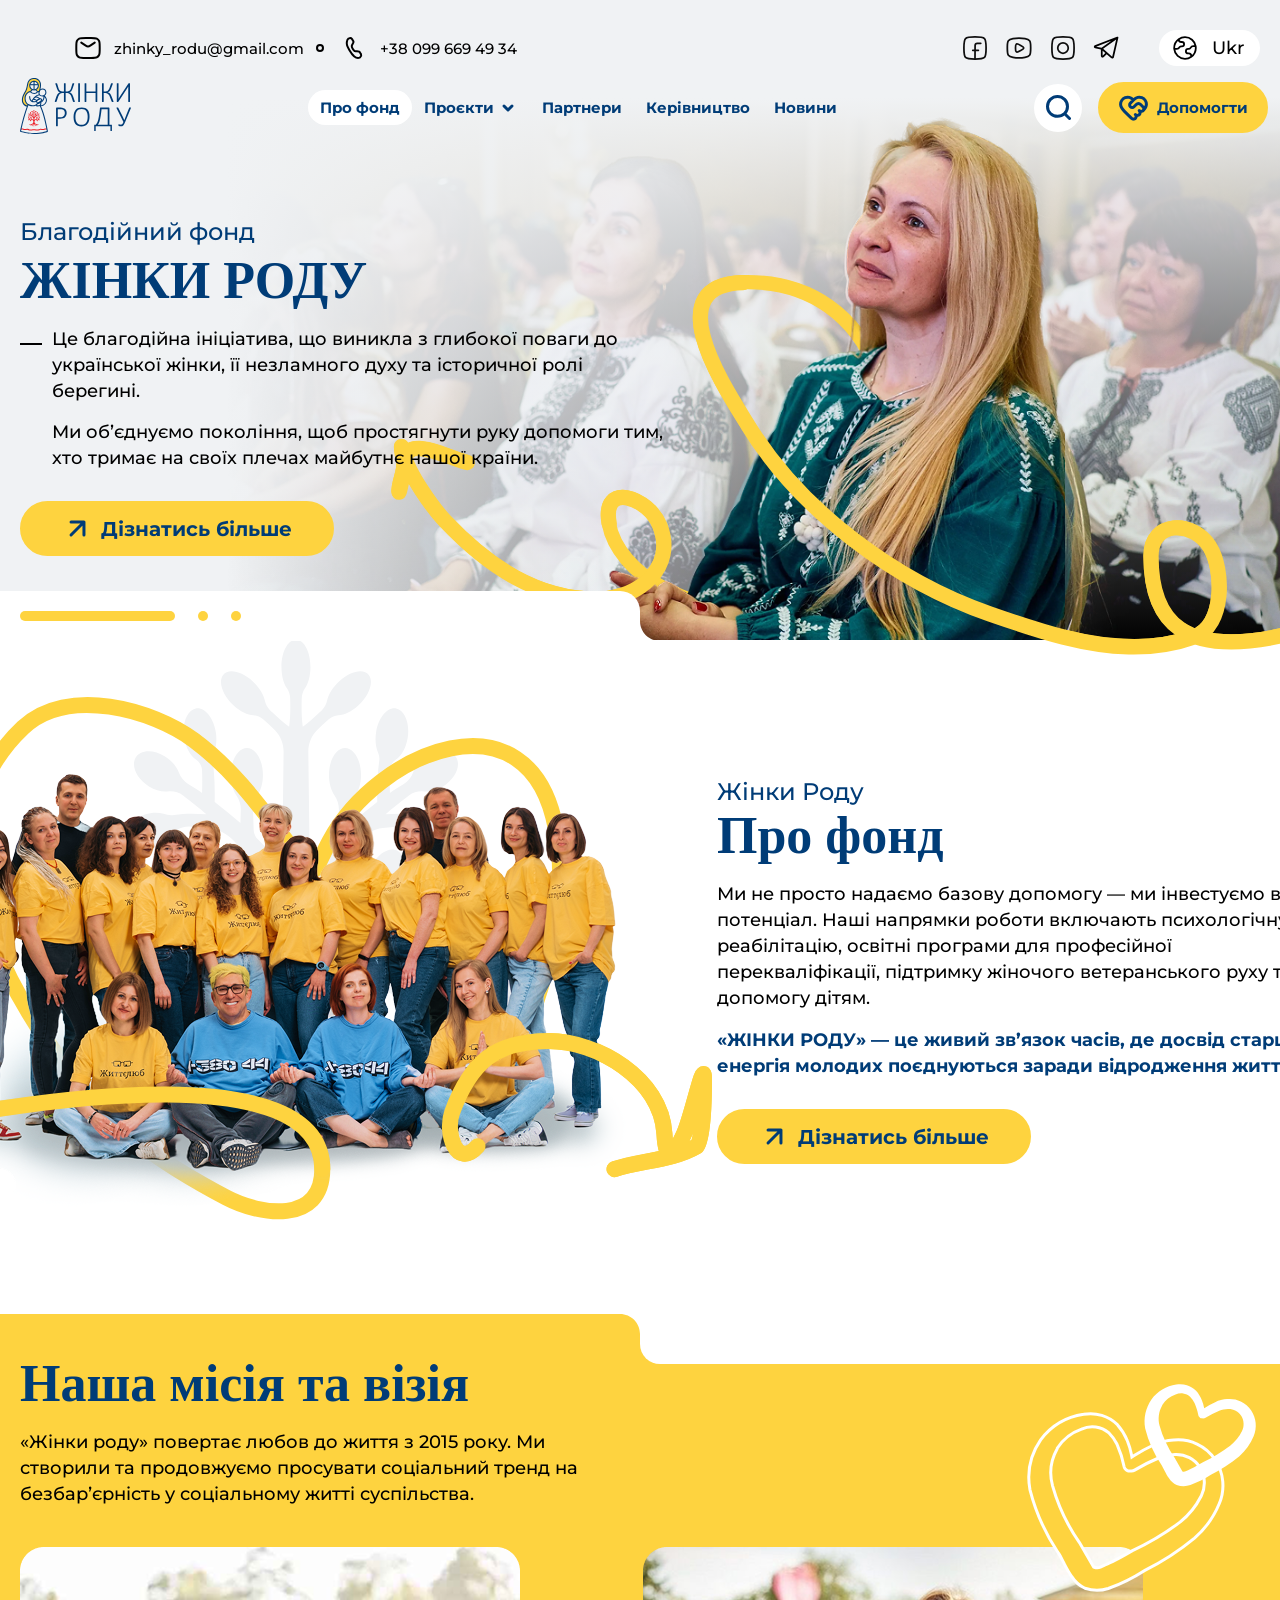
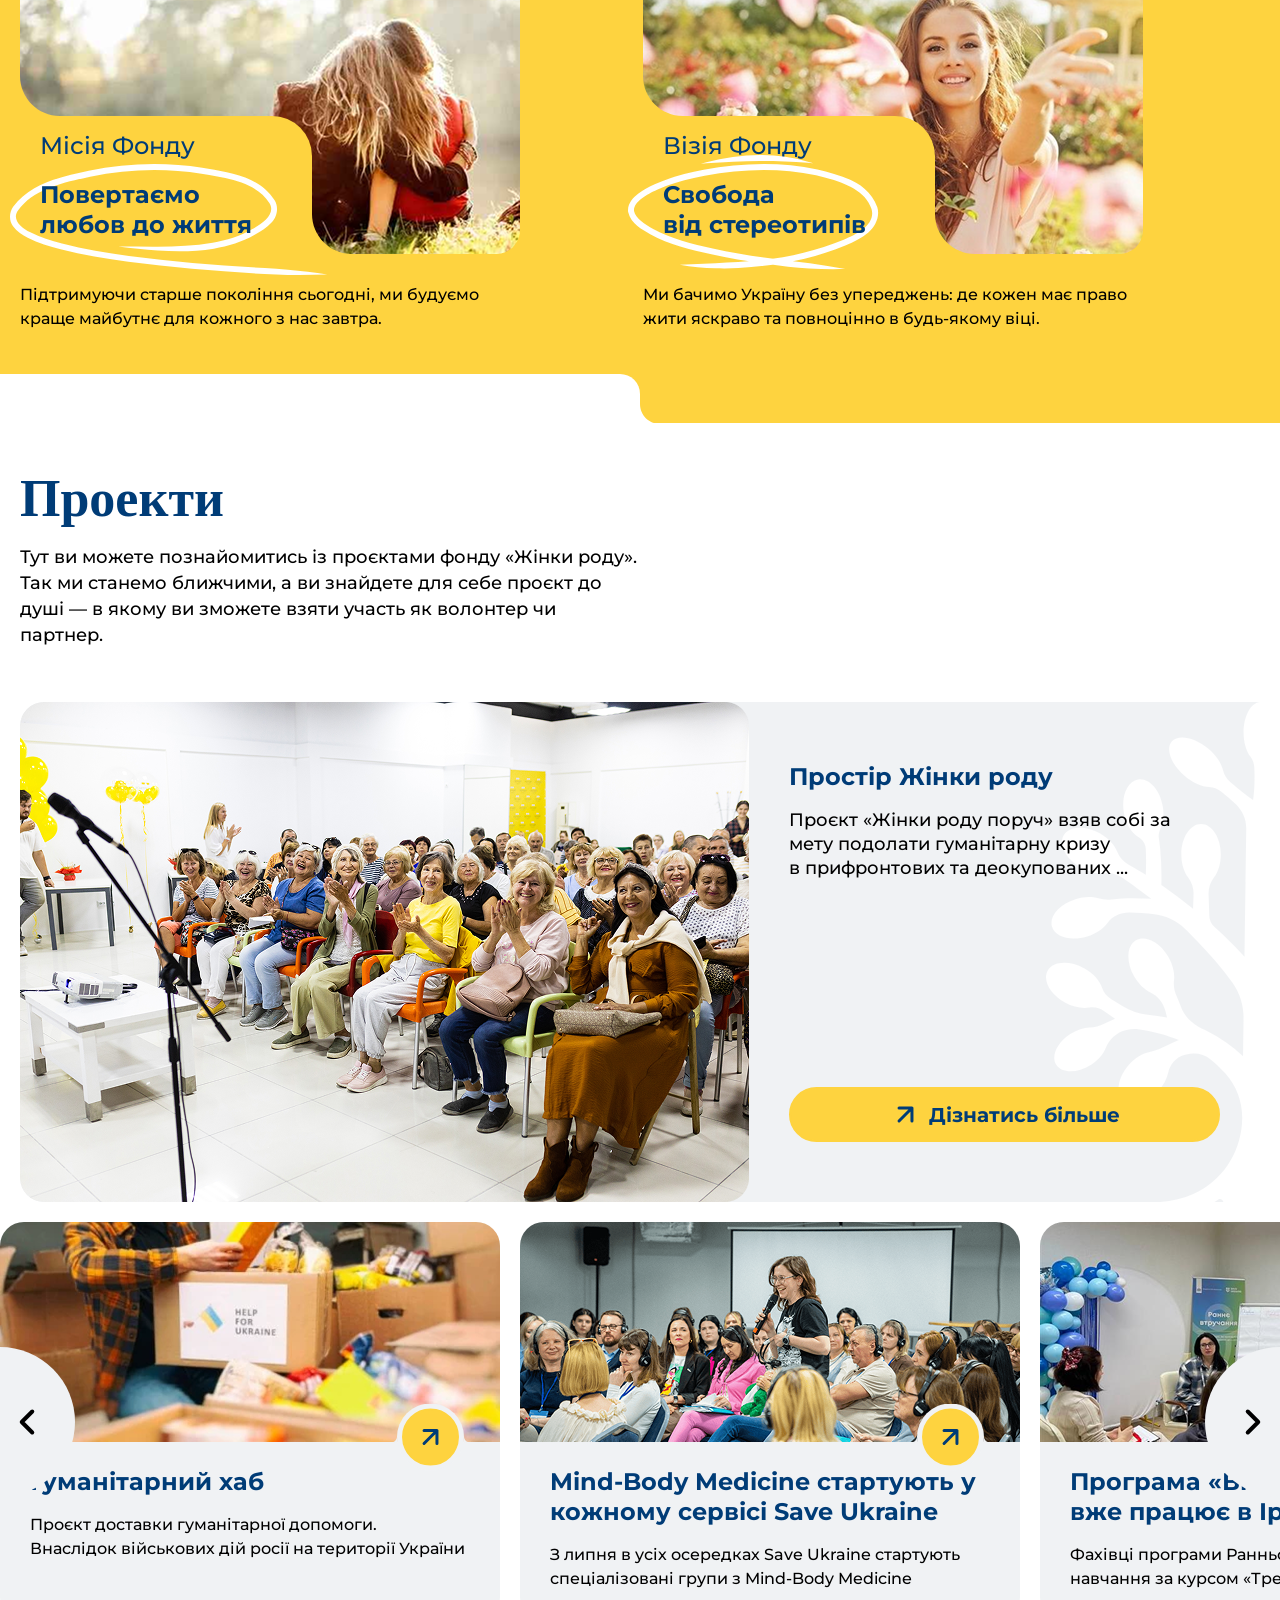
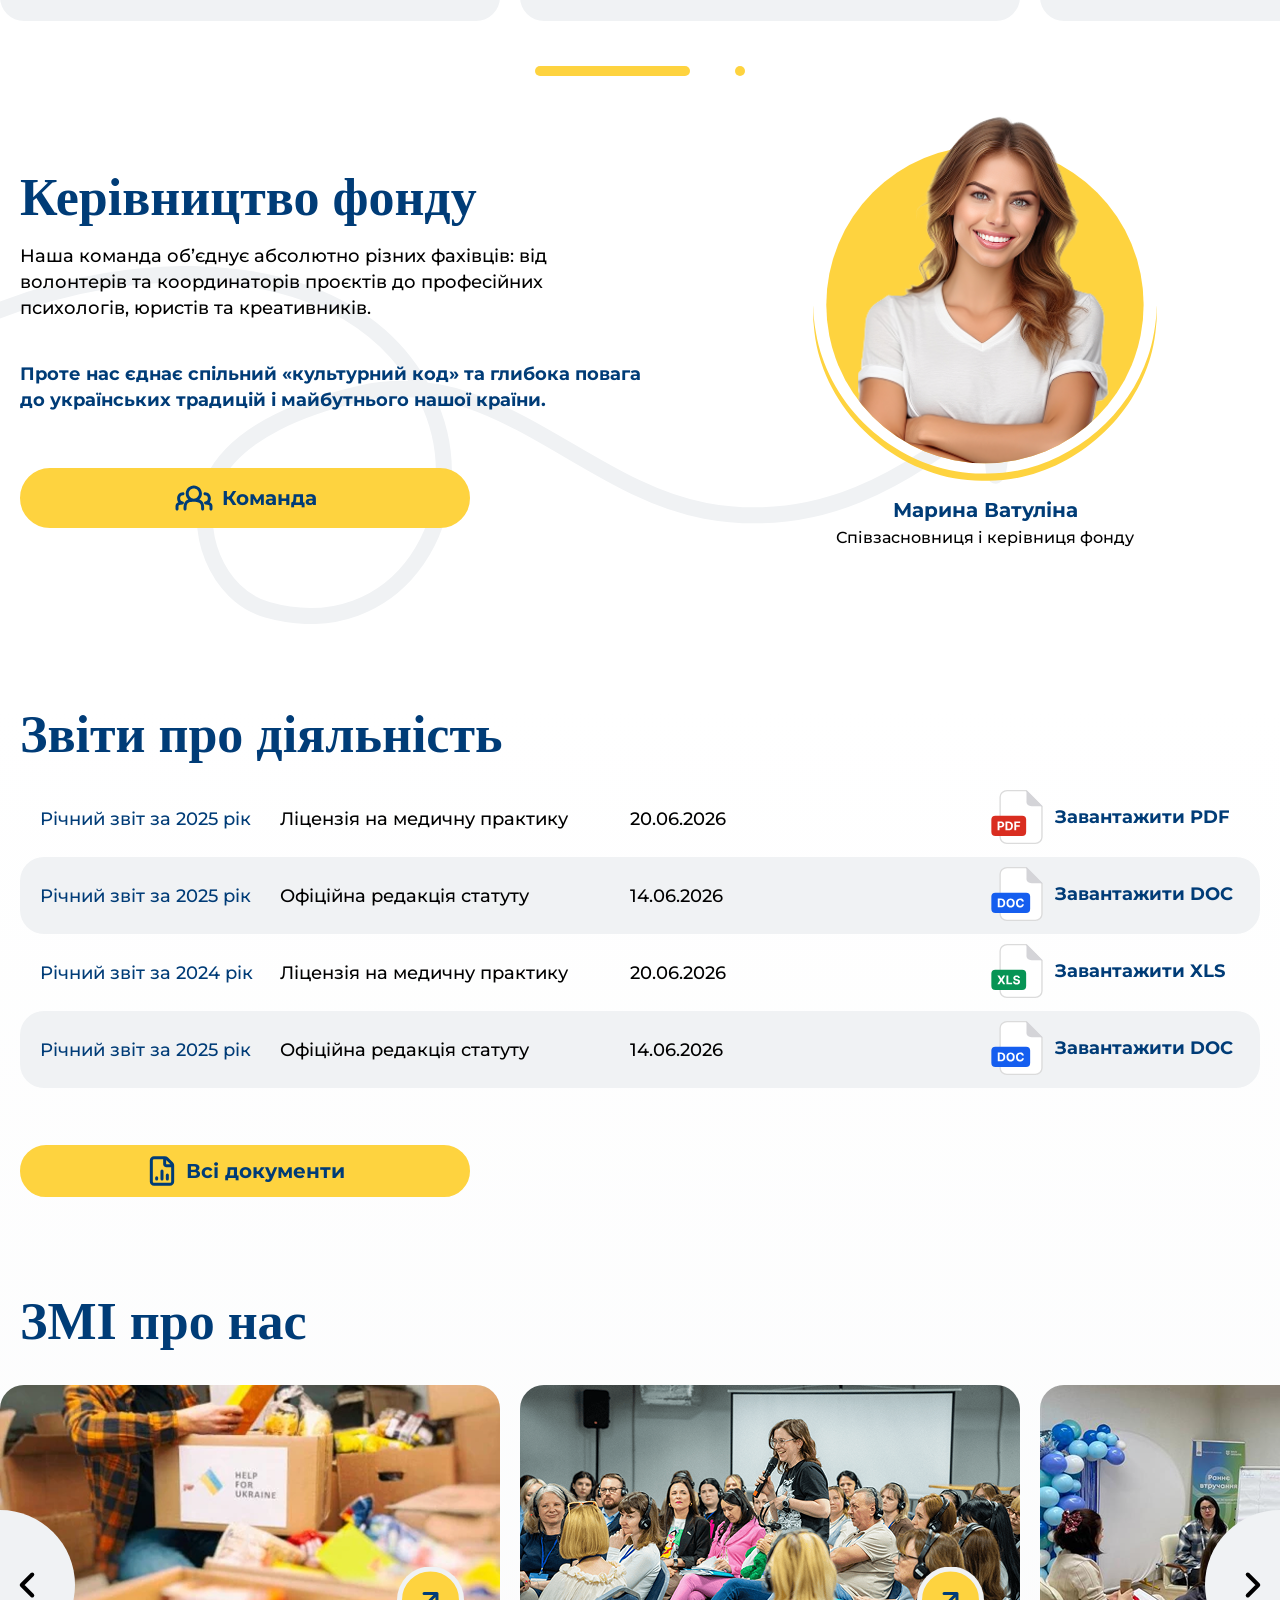
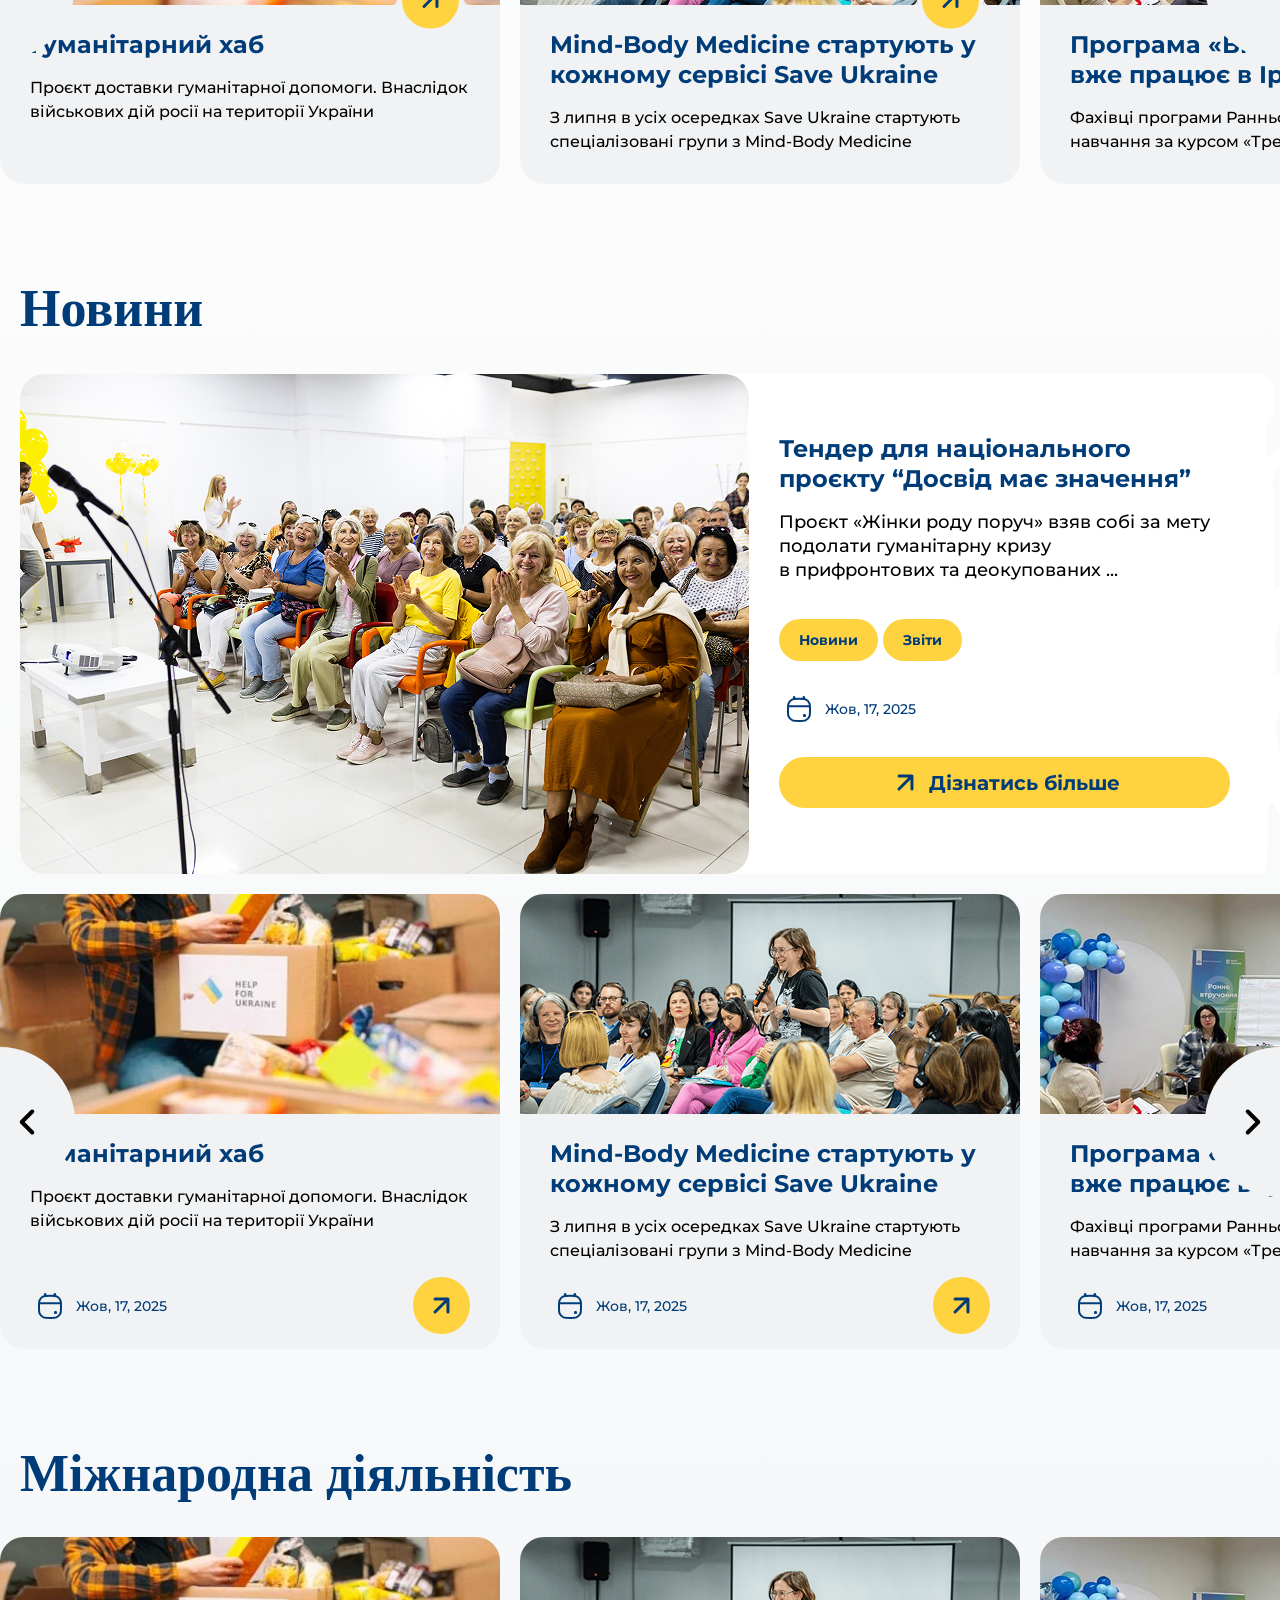
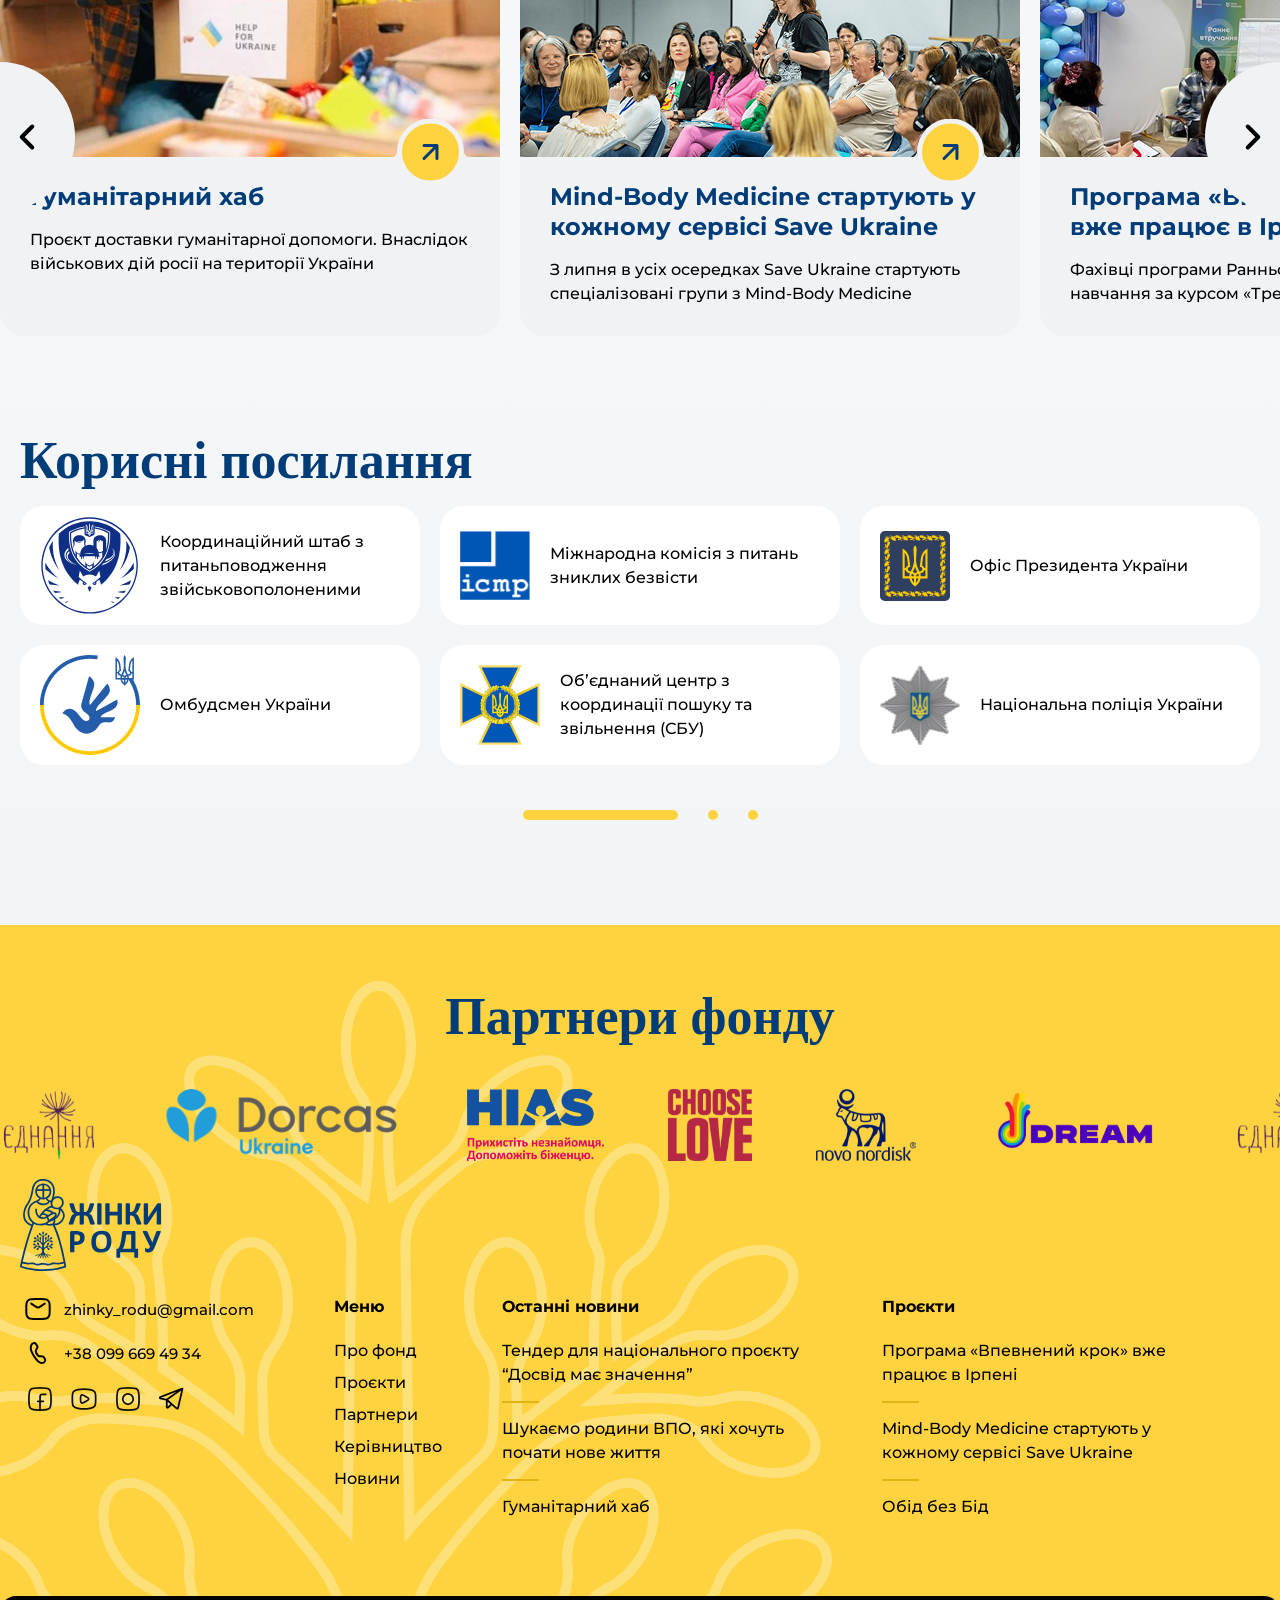
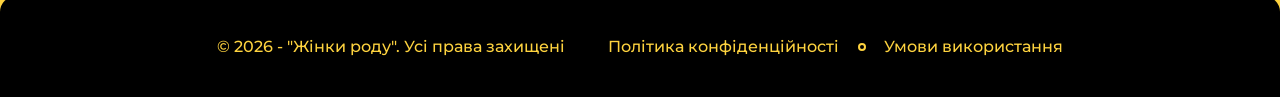
==== commit 264bca45: "." ====
--- a/index.html
+++ b/index.html
@@ -66,13 +66,15 @@
           </div>
         </div>
         <div class="header__bottom" data-header-bottom>
-          <button type="button" class="header__burger" data-menu-open aria-expanded="false" aria-controls="header-menu"
-            aria-label="Відкрити меню">
-            <svg xmlns="http://www.w3.org/2000/svg" width="40" height="40" viewBox="0 0 40 40" fill="none"
-              aria-hidden="true">
-              <path d="M8 15H32M12 20H28M15 25H25" stroke="#003C77" stroke-width="3" stroke-linecap="round" />
-            </svg>
-          </button>
+          <div class="header__burger-slot" data-burger-slot>
+            <button type="button" class="header__burger" data-menu-open aria-expanded="false"
+              aria-controls="header-menu" aria-label="Відкрити меню">
+              <svg xmlns="http://www.w3.org/2000/svg" width="40" height="40" viewBox="0 0 40 40" fill="none"
+                aria-hidden="true">
+                <path d="M8 15H32M12 20H28M15 25H25" stroke="#003C77" stroke-width="3" stroke-linecap="round" />
+              </svg>
+            </button>
+          </div>
           <a class="header__logo" href="#">
             <img src="./images/header-logo.svg" alt="Жінки Роду">
           </a>
@@ -116,25 +118,27 @@
                 xmlns="http://www.w3.org/2000/svg" aria-hidden="true">
                 <path d="M1 1H90.5" stroke="black" stroke-width="2" stroke-linecap="round" />
               </svg>
-              <div class="header__search" data-header-search>
-                <form class="header__search-form" role="search" action="#" method="get">
-                  <label class="header__search-label" for="header-search-input">Пошук</label>
-                  <input type="search" class="header__search-input" id="header-search-input" name="q"
-                    placeholder="Пошук..." autocomplete="off">
-                  <button type="button" class="header__search-toggle" aria-expanded="false"
-                    aria-controls="header-search-input" aria-label="Пошук">
-                    <img class="header__search-img" src="./images/search.svg" alt="">
-                  </button>
-                </form>
-              </div>
             </div>
             <div class="header__menu-socials" data-menu-socials-slot></div>
           </div>
-          <a class="header__help button" href="#">
-            <img class="header__help-icon" src="./images/heart-handshake.svg" alt="">
-            <img class="header__help-icon-mobile" src="./images/mobile-heartsvg.svg" alt="">
-            <span class="header__help-text">Допомогти</span>
-          </a>
+          <div class="header__bottom-end" data-header-bottom-end>
+            <div class="header__search" data-header-search>
+              <form class="header__search-form" role="search" action="#" method="get">
+                <label class="header__search-label" for="header-search-input">Пошук</label>
+                <input type="search" class="header__search-input" id="header-search-input" name="q"
+                  placeholder="Пошук..." autocomplete="off">
+                <button type="button" class="header__search-toggle" aria-expanded="false"
+                  aria-controls="header-search-input" aria-label="Пошук">
+                  <img class="header__search-img" src="./images/search.svg" alt="">
+                </button>
+              </form>
+            </div>
+            <a class="header__help button" href="#">
+              <img class="header__help-icon" src="./images/heart-handshake.svg" alt="">
+              <img class="header__help-icon-mobile" src="./images/mobile-heartsvg.svg" alt="">
+              <span class="header__help-text">Допомогти</span>
+            </a>
+          </div>
         </div>
         <div class="header__inner">
           <div class="header__slides">
@@ -307,7 +311,9 @@
           </div>
         </div>
       </div>
-      <div class="header__corner" aria-hidden="true"></div>
+      <div class="header__corner">
+        <div class="header__corner-dots" data-header-dots-slot></div>
+      </div>
     </header>
     <section class="about">
       <div class="container">
--- a/css/style.css
+++ b/css/style.css
@@ -211,7 +211,7 @@
 .header__person {
 	position: absolute;
 	top: 45px;
-	right: 240px;
+	right: 225px;
 	bottom: 0;
 	left: 0;
 	z-index: 2;
@@ -234,7 +234,7 @@
 .header__person-decor-bg,
 .header__person-decor {
 	position: absolute;
-	right: -240px;
+	right: -220px;
 	bottom: -15px;
 	width: 935px;
 	height: 380px;
@@ -472,6 +472,47 @@
 	opacity: 1;
 }
 
+.header.is-menu-open {
+	z-index: 3000;
+}
+
+.header.is-menu-open:has(.header__bottom.is-sticky) {
+	z-index: 3000;
+}
+
+.header.is-menu-open > .container {
+	z-index: 3001;
+	position: relative;
+}
+
+.header.is-menu-open .header__top {
+	z-index: 1;
+}
+
+.header.is-menu-open .header__bottom {
+	z-index: 3000;
+}
+
+.header.is-menu-open .header__menu {
+	z-index: 3100;
+}
+
+.header.is-menu-open .header__logo,
+.header.is-menu-open .header__logo-mobile,
+.header.is-menu-open .header__bottom-end,
+.header.is-menu-open .header__burger,
+.header.is-menu-open .header__burger-slot {
+	z-index: 1;
+}
+
+.header.is-menu-open .header__visual,
+.header.is-menu-open .header__person,
+.header.is-menu-open .header__corner,
+.header.is-menu-open .header__slider-arrow,
+.header.is-menu-open .header__bg {
+	z-index: 0;
+}
+
 .header__center {
 	flex: 1;
 	display: flex;
@@ -488,6 +529,7 @@
 
 .header__logo-mobile,
 .header__burger,
+.header__burger-slot,
 .header__menu-close,
 .header__menu-bar,
 .header__menu-socials,
@@ -502,7 +544,10 @@
 	min-width: 0;
 }
 
-.header__menu-language,
+.header__menu-language {
+	display: contents;
+}
+
 .header__menu-search {
 	display: contents;
 }
@@ -511,8 +556,17 @@
 	display: none;
 }
 
-.header__bottom.is-search-open .header__center {
-	gap: 0;
+.header__bottom-end {
+	display: flex;
+	align-items: center;
+	gap: 16px;
+	flex-shrink: 0;
+	min-width: 0;
+}
+
+.header__bottom.is-search-open .header__bottom-end {
+	flex: 1;
+	min-width: 0;
 }
 
 .header__nav {
@@ -541,14 +595,35 @@
 	z-index: 30;
 }
 
-.header__bottom.is-search-open .header__nav {
-	flex: 0;
-	max-width: 0;
-	margin: 0;
-	opacity: 0;
-	visibility: hidden;
-	pointer-events: none;
-}
+.header__bottom.is-search-open .header__search {
+	position: relative;
+	inset: auto;
+	flex: 1;
+	width: auto;
+	min-width: 0;
+}
+
+@media (min-width: 901px) {
+	.header__bottom.is-search-open .header__menu {
+		flex: 0;
+		max-width: 0;
+		min-width: 0;
+		opacity: 0;
+		visibility: hidden;
+		pointer-events: none;
+		overflow: hidden;
+	}
+
+	.header__bottom.is-search-open .header__nav {
+		flex: 0;
+		max-width: 0;
+		margin: 0;
+		opacity: 0;
+		visibility: hidden;
+		pointer-events: none;
+	}
+}
+
 .header__nav-link {
 	color: var(--Blue, #003c77);
 	font-family: 'Montserrat', sans-serif;
@@ -678,16 +753,6 @@
 	min-width: 0;
 }
 
-.header__bottom.is-search-open .header__search {
-	position: absolute;
-	inset: 0;
-	flex: none;
-	width: auto;
-	margin: 0;
-	display: flex;
-	align-items: center;
-}
-
 .header__search-form {
 	display: flex;
 	align-items: center;
@@ -966,6 +1031,12 @@
 
 .header__slider-dots {
 	display: none;
+}
+
+.header__corner-dots {
+	display: none;
+	height: 100%;
+	align-items: center;
 }
 
 .header__slider-dot {
@@ -2533,8 +2604,456 @@
 	margin-bottom: 17px;
 }
 
-/* ========== Header mobile (≤1350px) ========== */
-@media (max-width: 1350px) {
+/* ========== Header adaptive ========== */
+/* 651–1350: desktop header, gradually compressed */
+/* ≤650: full mobile header */
+@media (max-width: 1350px) and (min-width: 651px) {
+	.container {
+		padding-left: 20px;
+		padding-right: 20px;
+	}
+
+	.header {
+		padding: 28px 0 44px;
+	}
+
+	.header__person {
+		right: 215px;
+	}
+
+	.header__top {
+		gap: 16px;
+	}
+
+	.header__contact {
+		margin-left: 4%;
+		gap: 12px;
+	}
+
+	.header__contact-email,
+	.header__contact-phone {
+		font-size: 15px;
+	}
+
+	.header__socials {
+		gap: 4px;
+		margin-right: 8px;
+	}
+
+	.header__social-img {
+		width: 28px;
+		height: 28px;
+	}
+
+	.header__language {
+		width: 101px;
+		min-width: 101px;
+		box-sizing: border-box;
+	}
+
+	.header__language-trigger {
+		padding: 0 8px;
+		box-sizing: border-box;
+	}
+
+	.header__bottom {
+		gap: 14px;
+		top: 12px;
+		margin-top: 10px;
+	}
+
+	.header__bottom.is-sticky {
+		top: 12px;
+		max-width: none;
+		width: 100%;
+		padding: 0 20px;
+		margin-top: 0;
+	}
+
+	.header__center {
+		gap: 14px;
+	}
+
+	.header__nav {
+		gap: 0;
+	}
+
+	.header__nav-link {
+		font-size: 15px;
+		padding: 8px 12px;
+	}
+
+	.header__nav-dropdown-trigger {
+		padding: 8px 0 8px 12px;
+		font-size: 15px;
+	}
+
+	.header__search-form {
+		width: 48px;
+		height: 48px;
+	}
+
+	.header__search-toggle {
+		width: 48px;
+		height: 48px;
+		padding: 10px;
+	}
+
+	.header__help {
+		padding-left: 18px;
+		padding-right: 18px;
+		font-size: 15px;
+	}
+
+	.header__logo img {
+		max-height: 56px;
+		width: auto;
+	}
+
+	.header__slider-arrow {
+		display: none;
+	}
+
+	.header__corner {
+		display: flex;
+		align-items: center;
+		padding-left: 20px;
+		pointer-events: none;
+	}
+
+	.header__corner-dots {
+		display: flex;
+		align-items: center;
+		pointer-events: auto;
+	}
+
+	.header__corner-dots .header__slider-dots {
+		display: flex;
+		align-items: center;
+		gap: 23px;
+		margin: 0;
+		width: auto;
+	}
+
+	.header__corner-dots .header__slider-dot {
+		width: 10px;
+		height: 10px;
+	}
+
+	.header__corner-dots .header__slider-dot.is-active {
+		width: 155px;
+	}
+
+	.header__actions .header__slider-dots {
+		display: none;
+	}
+}
+
+@media (max-width: 1100px) and (min-width: 651px) {
+	.header__contact {
+		margin-left: 0;
+		gap: 10px;
+	}
+
+	.header__contact-email,
+	.header__contact-phone {
+		font-size: 14px;
+	}
+
+	.header__socials {
+		display: none;
+	}
+
+	.header__bottom {
+		gap: 10px;
+	}
+
+	.header__center {
+		gap: 8px;
+	}
+
+	.header__nav-link {
+		font-size: 14px;
+		padding: 7px 8px;
+	}
+
+	.header__nav-dropdown-trigger {
+		padding: 7px 0 7px 8px;
+		font-size: 14px;
+	}
+
+	.header__logo img {
+		max-height: 48px;
+	}
+
+	.header__help {
+		padding-left: 14px;
+		padding-right: 14px;
+		font-size: 14px;
+	}
+}
+
+@media (max-width: 900px) and (min-width: 651px) {
+	.header {
+		padding: 20px 0 36px;
+	}
+
+	.header__top {
+		flex-wrap: wrap;
+		row-gap: 10px;
+	}
+
+	.header__contact {
+		flex: 1 1 auto;
+		min-width: 0;
+	}
+
+	.header__contact-email {
+		display: none;
+	}
+
+	.header__circle {
+		display: none;
+	}
+
+	.header__right {
+		margin-left: auto;
+		gap: 12px;
+	}
+
+	.header__language {
+		width: 101px;
+		min-width: 101px;
+	}
+
+	.header__language-trigger {
+		padding: 2px 8px;
+	}
+
+	.header__burger {
+		display: flex;
+		align-items: center;
+		justify-content: center;
+		width: 48px;
+		height: 48px;
+		padding: 0;
+		border: none;
+		border-radius: 50%;
+		background: var(--White, #fff);
+		cursor: pointer;
+		flex-shrink: 0;
+		box-shadow: 0 4px 16px rgba(0, 60, 119, 0.08);
+		transition: background 0.3s ease;
+	}
+
+	.header__burger svg {
+		width: 28px;
+		height: 28px;
+	}
+
+	.header__burger:hover {
+		background: #f0f2f4;
+	}
+
+	.header__burger:focus,
+	.header__burger:focus-visible {
+		outline: none;
+	}
+
+	.header__bottom {
+		gap: 12px;
+		top: 8px;
+		margin-top: 24px;
+	}
+
+	.header__bottom.is-sticky {
+		top: 8px;
+		padding: 0 16px;
+		margin-top: 0;
+	}
+
+	.header__bottom-end {
+		gap: 10px;
+	}
+
+	.header__menu {
+		position: fixed;
+		top: 0;
+		left: 0;
+		right: auto;
+		bottom: 0;
+		z-index: 3100;
+		flex: none;
+		flex-direction: column;
+		align-items: stretch;
+		justify-content: flex-start;
+		width: min(420px, 100%);
+		height: 100%;
+		min-height: 100%;
+		padding: 24px 28px 48px;
+		background: var(--Yelow, #fed33f);
+		opacity: 1;
+		visibility: visible;
+		pointer-events: none;
+		transform: translateX(-105%);
+		transition: transform 0.35s ease;
+		overflow-x: hidden;
+		overflow-y: auto;
+		border-radius: 0;
+	}
+
+	.header.is-menu-open .header__menu {
+		pointer-events: auto;
+		transform: translateX(0);
+	}
+
+	.header__bottom.is-search-open .header__bottom-end {
+		flex: 1;
+		min-width: 0;
+	}
+
+	.header__bottom.is-search-open .header__logo {
+		flex-shrink: 0;
+	}
+
+	.header__menu-bar {
+		display: flex;
+		align-items: center;
+		justify-content: flex-start;
+		width: 100%;
+		margin-bottom: 40px;
+		flex-shrink: 0;
+	}
+
+	.header__menu-close {
+		display: flex;
+		align-items: center;
+		justify-content: center;
+		width: 48px;
+		height: 48px;
+		padding: 0;
+		border: none;
+		border-radius: 50%;
+		background: var(--White, #fff);
+		cursor: pointer;
+		flex-shrink: 0;
+		line-height: 0;
+		box-shadow: 0 4px 16px rgba(0, 60, 119, 0.08);
+		transition: background 0.3s ease;
+	}
+
+	.header__menu-close:hover {
+		background: #f0f2f4;
+	}
+
+	.header__menu-close:focus,
+	.header__menu-close:focus-visible {
+		outline: none;
+	}
+
+	.header__menu-language,
+	.header__menu-search {
+		display: none;
+	}
+
+	.header__center {
+		flex: none;
+		flex-direction: column;
+		align-items: stretch;
+		justify-content: flex-start;
+		gap: 0;
+		width: 100%;
+	}
+
+	.header__nav {
+		flex-direction: column;
+		align-items: flex-start;
+		justify-content: flex-start;
+		gap: 28px;
+		overflow: visible;
+		white-space: normal;
+		width: 100%;
+	}
+
+	.header__nav-link,
+	.header__nav-dropdown-trigger {
+		color: var(--Blue, #003c77);
+		font-family: Montserrat, sans-serif;
+		font-size: 16px;
+		font-style: normal;
+		font-weight: 700;
+		line-height: normal;
+		padding: 0;
+	}
+
+	.header__nav-dropdown {
+		width: 100%;
+		padding-right: 0;
+		flex-wrap: wrap;
+	}
+
+	.header__nav-dropdown-trigger {
+		padding-left: 0;
+	}
+
+	.header__nav-dropdown:not(.is-open):hover,
+	.header__nav-link:hover,
+	.header__nav-link.active {
+		background: transparent;
+	}
+
+	.header__nav-dropdown.is-open {
+		border-radius: 0;
+		background: transparent;
+	}
+
+	.header__nav-dropdown.is-open .header__nav-dropdown-trigger {
+		border-radius: 0;
+		background: transparent;
+	}
+
+	.header__nav-dropdown-menu {
+		position: static;
+		width: 100%;
+		border-radius: 0;
+		box-shadow: none;
+		background: transparent;
+		padding: 4px 0 8px 12px;
+	}
+
+	.header__menu-divider {
+		display: none;
+	}
+
+	.header__search-form,
+	.header__search-toggle {
+		width: 48px;
+		height: 48px;
+	}
+
+	.header__search {
+		flex: 0 0 48px;
+	}
+
+	.header__help span:not(.header__help-icon):not(.header__help-icon-mobile),
+	.header__help-text {
+		display: none;
+	}
+
+	.header__help {
+		width: 48px;
+		height: 48px;
+		padding: 0;
+		border-radius: 50%;
+		justify-content: center;
+	}
+
+	.header__logo img {
+		max-height: 42px;
+	}
+}
+
+@media (max-width: 650px) {
 	.container {
 		padding-left: 20px;
 		padding-right: 20px;
@@ -2580,8 +3099,7 @@
 		opacity: 0 !important;
 	}
 
-	.header__slider-arrow,
-	.header__corner {
+	.header__slider-arrow {
 		display: none;
 	}
 
@@ -2737,6 +3255,10 @@
 		display: flex;
 	}
 
+	.header__burger-slot {
+		display: contents;
+	}
+
 	.header__menu-bar {
 		display: grid;
 		grid-template-columns: 72px 1fr 72px;
@@ -2827,7 +3349,37 @@
 		justify-content: center;
 		gap: 23px;
 		margin-top: 30px;
+		margin-bottom: 52px;
 		width: 100%;
+	}
+
+	.header__actions .header__slider-dots {
+		display: flex;
+	}
+
+	.header__actions .header__slider-dot {
+		width: 10px;
+		height: 10px;
+	}
+
+	.header__actions .header__slider-dot.is-active {
+		width: 155px;
+	}
+
+	.header__corner {
+		display: flex;
+		align-items: center;
+		left: 0;
+		right: auto;
+		width: 100%;
+		max-width: none;
+		padding-left: 20px;
+		padding-right: 20px;
+		pointer-events: none;
+	}
+
+	.header__corner-dots {
+		display: none;
 	}
 
 	.header__contact {
@@ -2957,6 +3509,14 @@
 		pointer-events: none;
 	}
 
+	.header__burger-slot {
+		display: contents;
+	}
+
+	.header__burger-slot:empty {
+		display: none;
+	}
+
 	.header__burger {
 		align-items: center;
 		justify-content: center;
@@ -2984,17 +3544,27 @@
 		outline: none;
 	}
 
+	.header__bottom-end {
+		display: flex;
+		align-items: flex-start;
+		margin-top: 3px;
+		grid-column: 3;
+		justify-self: end;
+	}
+
+	.header__bottom-end .header__search {
+		display: none;
+	}
+
 	.header__help {
 		width: 72px;
 		height: 72px;
 		min-width: 72px;
-		margin-top: 3px;
+		margin-top: 0;
 		padding: 16px;
 		border-radius: 50%;
 		justify-content: center;
 		gap: 0;
-		grid-column: 3;
-		justify-self: end;
 	}
 
 	.header__help-text {
@@ -3017,7 +3587,7 @@
 		left: 0;
 		right: auto;
 		bottom: 0;
-		z-index: 200;
+		z-index: 3100;
 		grid-column: 1 / -1;
 		grid-row: 1;
 		flex: none;
@@ -3191,6 +3761,7 @@
 	}
 
 	.header.is-menu-open .header__search {
+		display: block;
 		position: relative;
 		flex: none;
 		width: 72px;
@@ -3219,6 +3790,17 @@
 		opacity: 1;
 		visibility: visible;
 		pointer-events: auto;
+	}
+
+	.header.is-menu-open .header__bottom.is-search-open .header__menu {
+		flex: none;
+		max-width: none;
+		min-width: 0;
+		opacity: 1;
+		visibility: visible;
+		pointer-events: auto;
+		overflow-x: hidden;
+		overflow-y: auto;
 	}
 
 	.header.is-menu-open.header--menu-search-open .header__menu-bar {
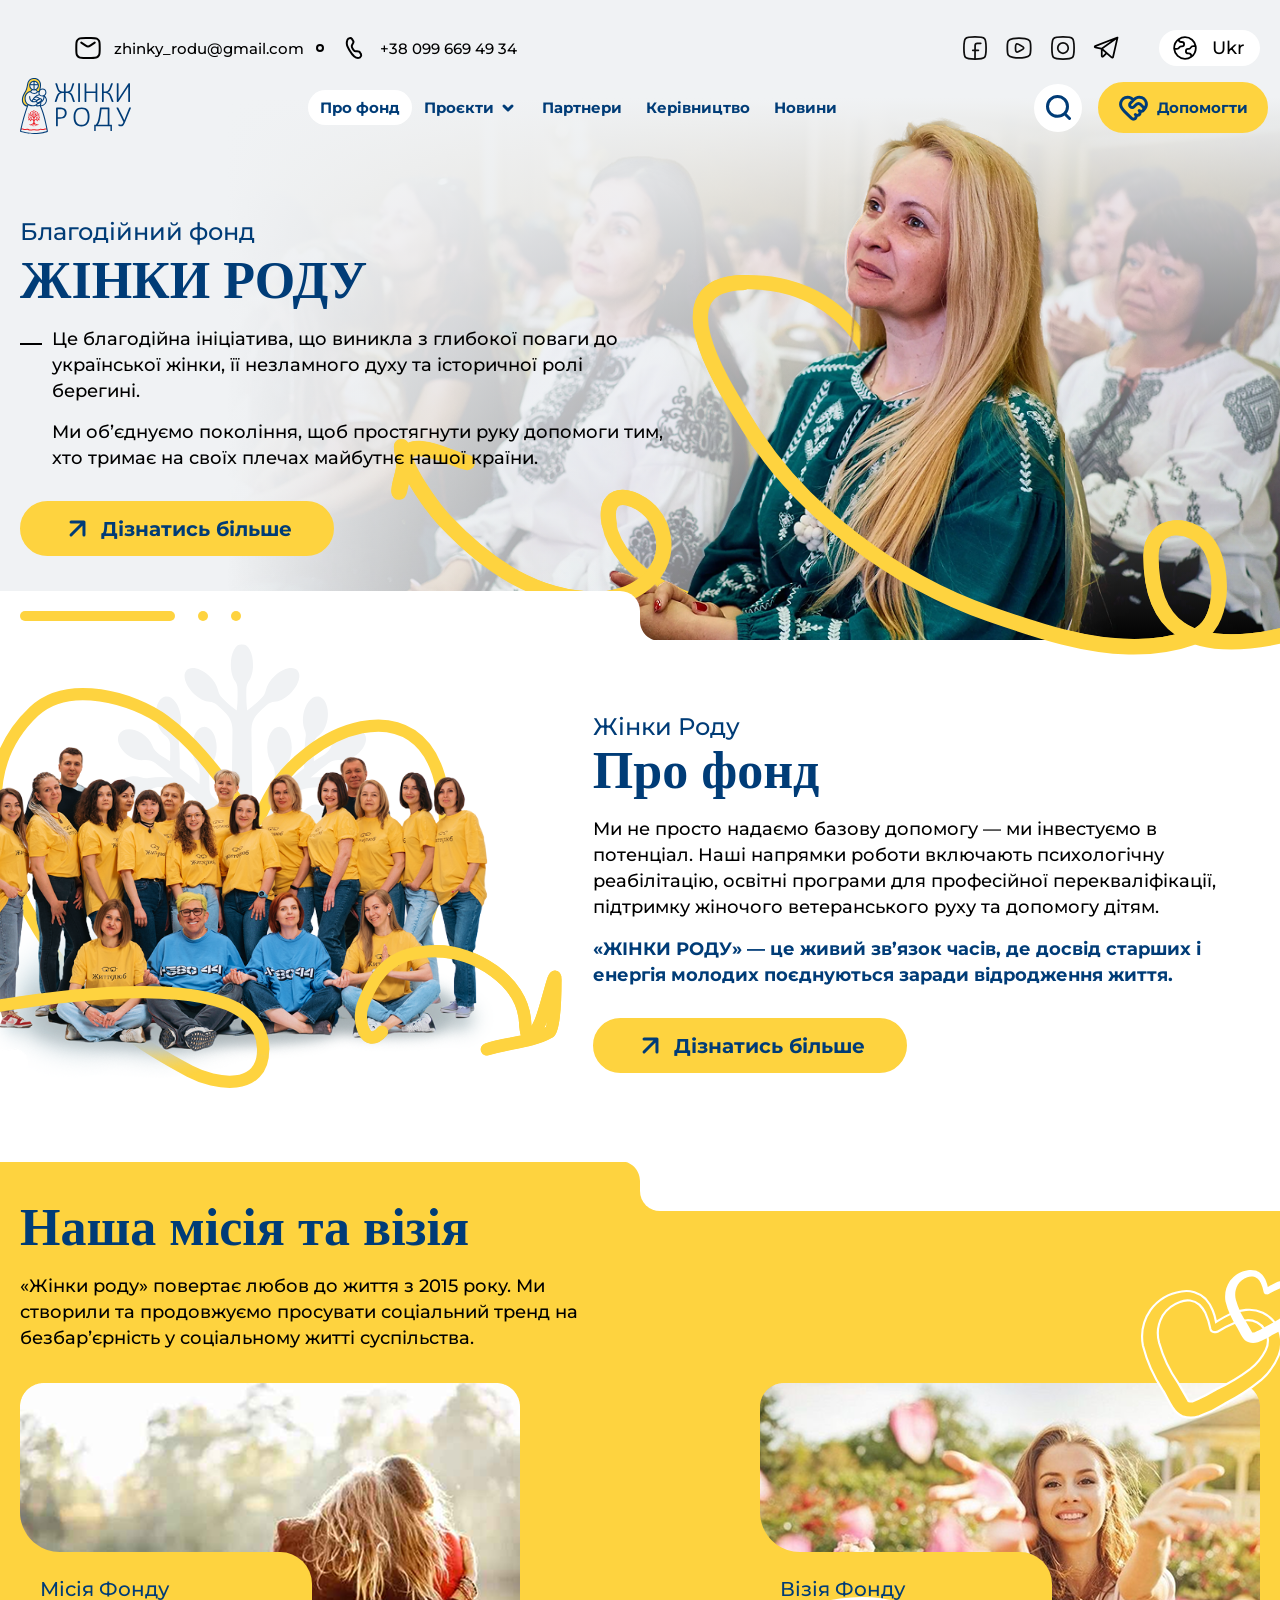
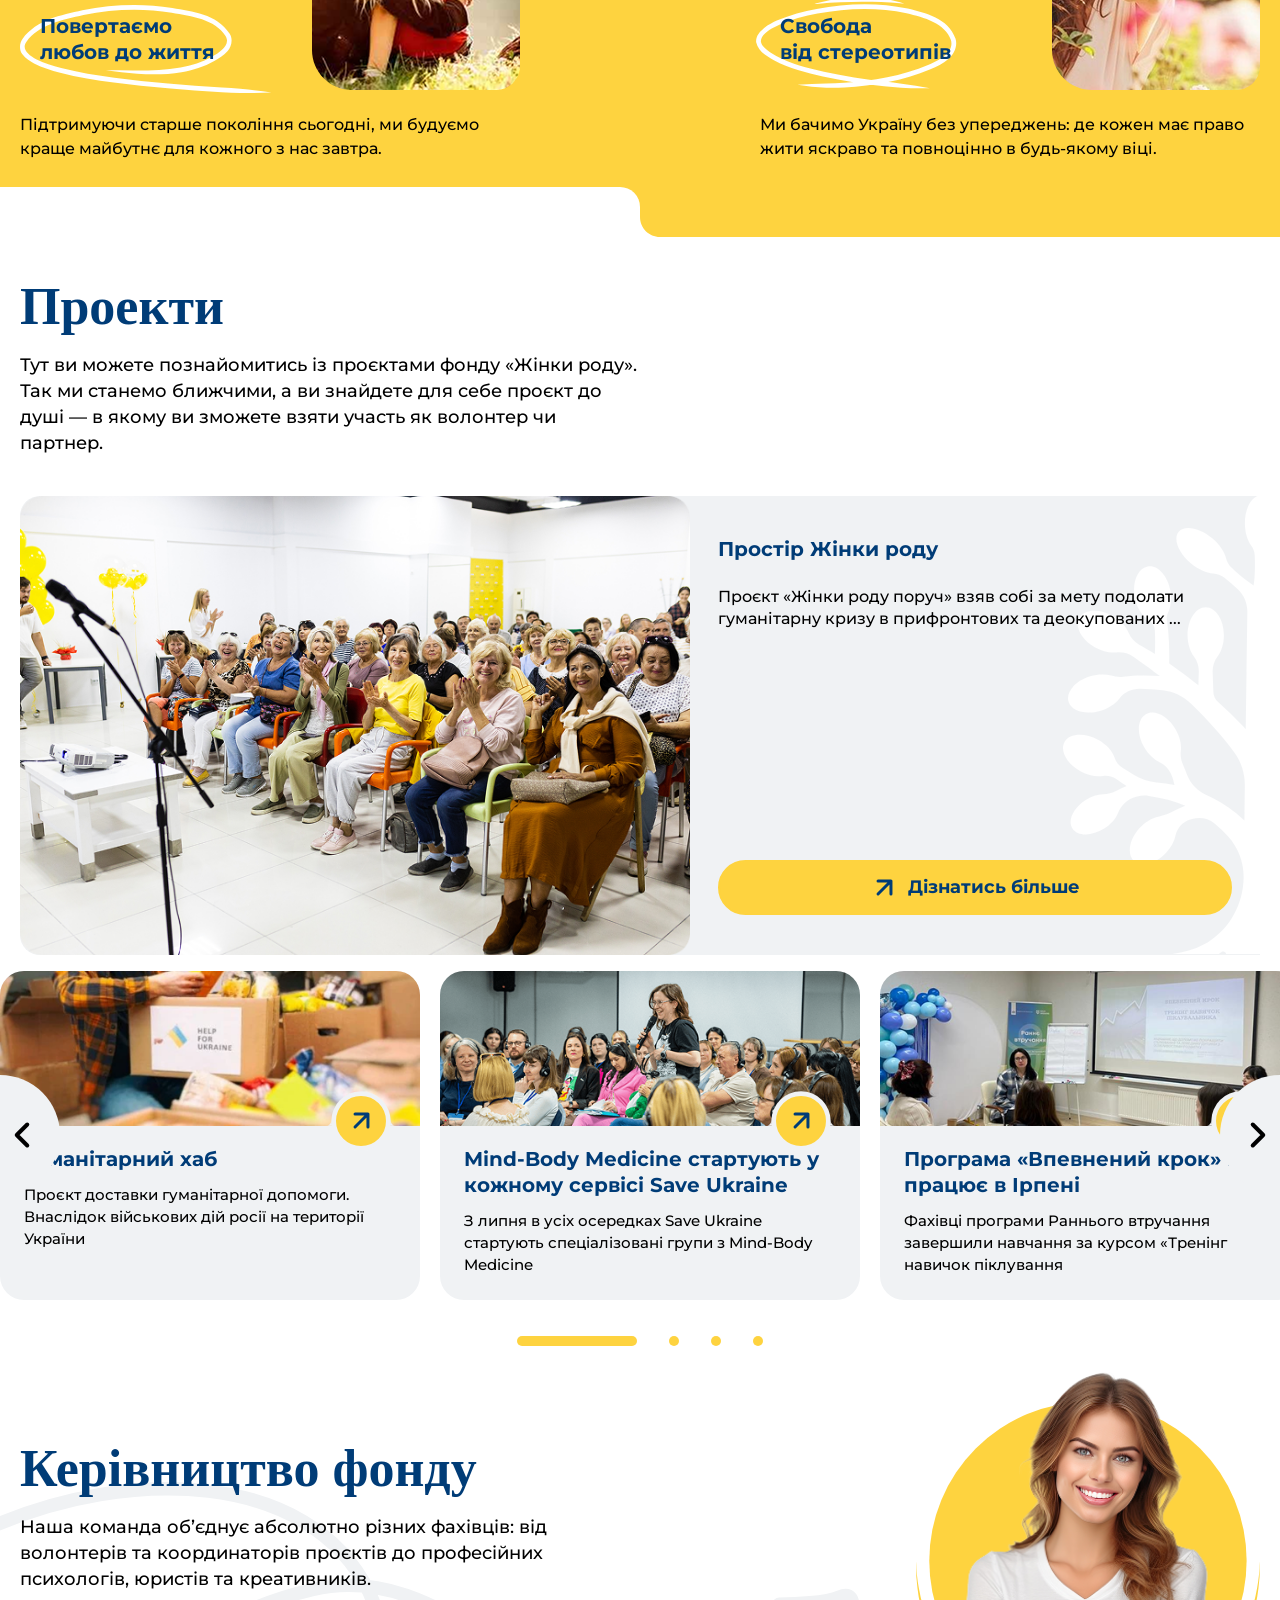
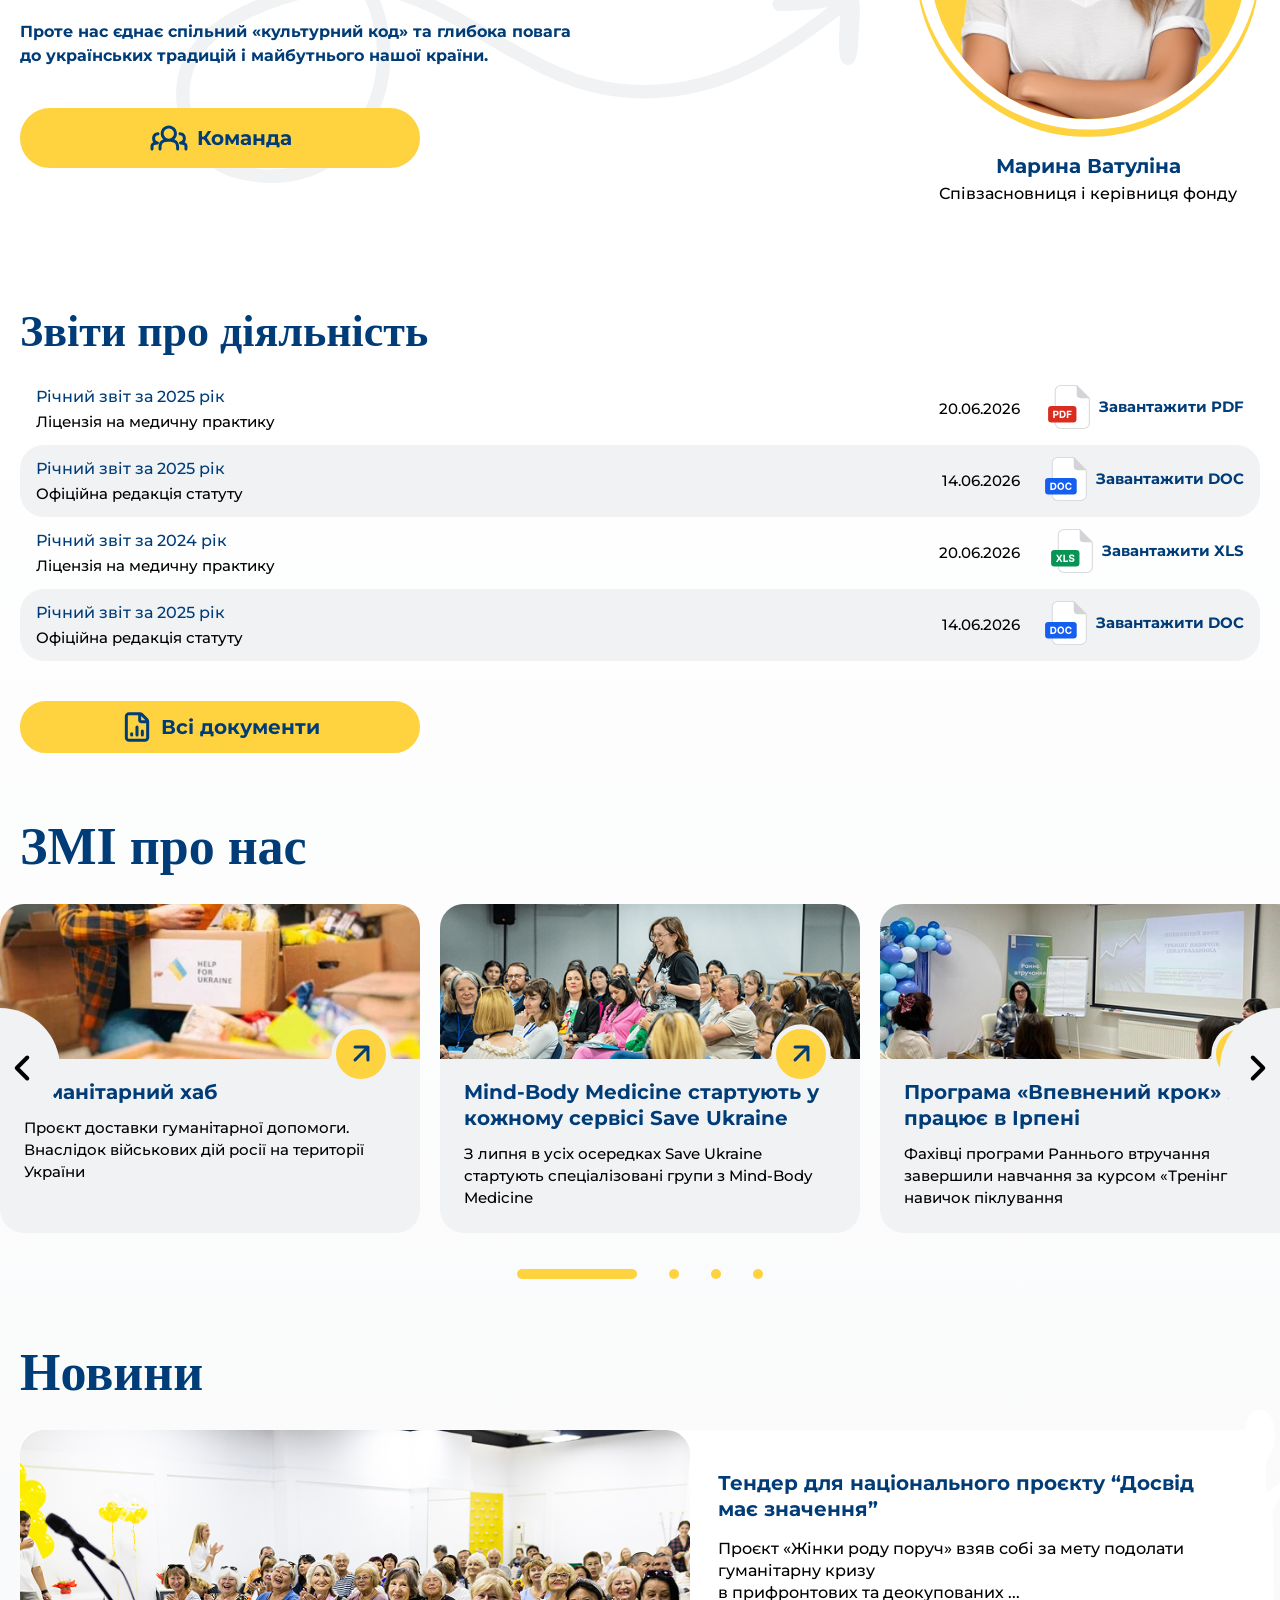
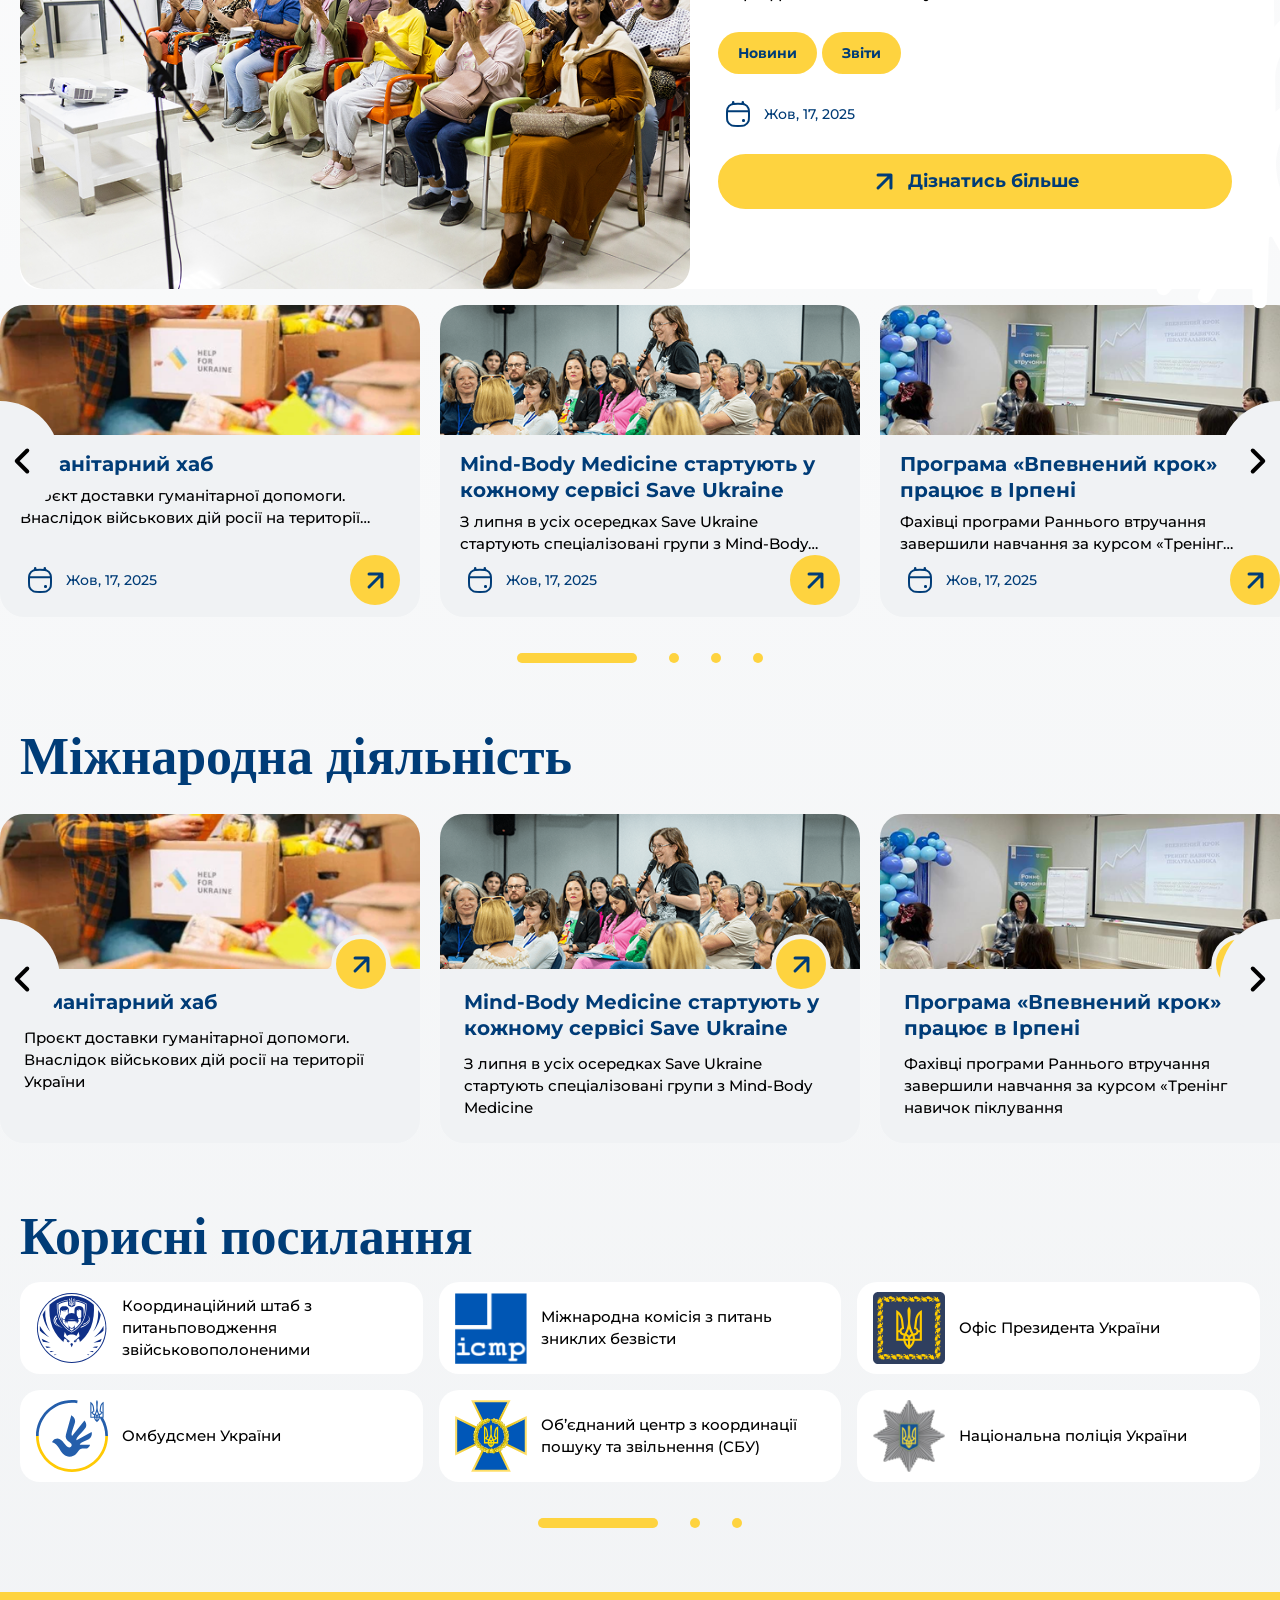
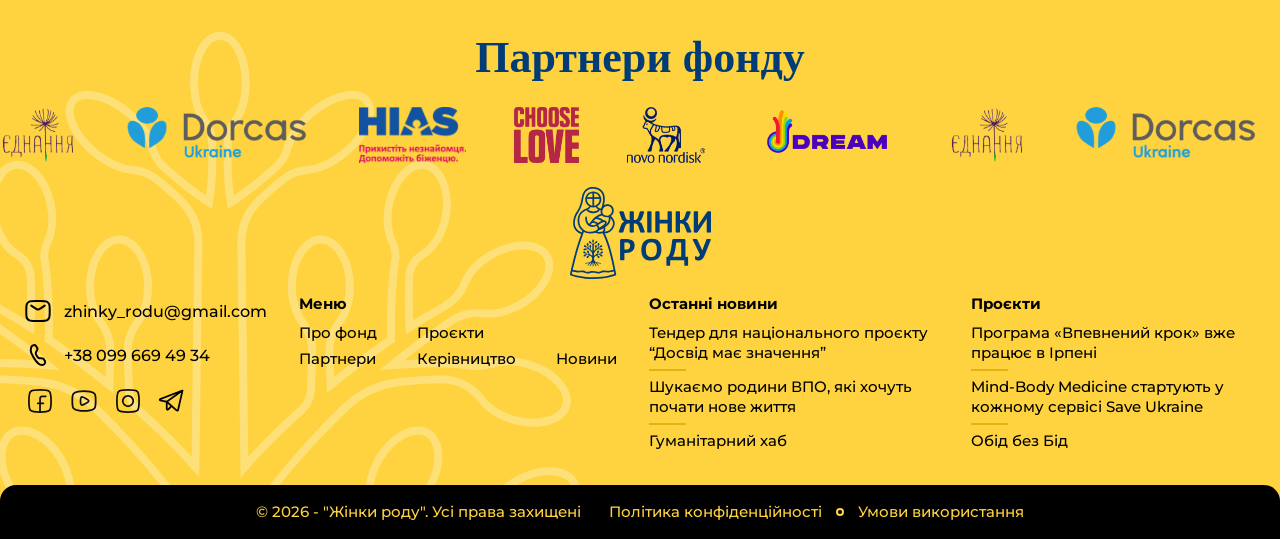
==== commit c0095fa2: "й" ====
--- a/index.html
+++ b/index.html
@@ -119,6 +119,7 @@
                 <path d="M1 1H90.5" stroke="black" stroke-width="2" stroke-linecap="round" />
               </svg>
             </div>
+            <div class="header__menu-contact" data-menu-contact-slot></div>
             <div class="header__menu-socials" data-menu-socials-slot></div>
           </div>
           <div class="header__bottom-end" data-header-bottom-end>
@@ -605,12 +606,7 @@
             <img class="projects__slider-arrow-icon" src="./images/slider-arrow.svg" alt="">
           </button>
         </div>
-        <div class="projects__slider-dots" role="tablist" aria-label="Слайди проєктів">
-          <button type="button" class="projects__slider-dot is-active" role="tab" aria-selected="true"
-            aria-label="Слайд 1" data-slide-to="0"></button>
-          <button type="button" class="projects__slider-dot" role="tab" aria-selected="false" aria-label="Слайд 2"
-            data-slide-to="1"></button>
-        </div>
+        <div class="projects__slider-dots" role="tablist" aria-label="Слайди проєктів"></div>
       </div>
     </section>
     <section class="leadership">
@@ -663,8 +659,10 @@
           <div class="reports__inner">
             <ul class="reports__list">
               <li class="reports__row">
-                <div class="reports__cell reports__cell--name">Річний звіт за 2025 рік</div>
-                <div class="reports__cell reports__cell--desc">Ліцензія на медичну практику</div>
+                <div class="reports__texts">
+                  <div class="reports__cell reports__cell--name">Річний звіт за 2025 рік</div>
+                  <div class="reports__cell reports__cell--desc">Ліцензія на медичну практику</div>
+                </div>
                 <div class="reports__cell reports__cell--date">20.06.2026</div>
                 <div class="reports__cell reports__cell--download">
                   <button type="button" class="reports__download" data-download="./files/zvit-2025-licenziya.pdf"
@@ -675,8 +673,10 @@
                 </div>
               </li>
               <li class="reports__row">
-                <div class="reports__cell reports__cell--name">Річний звіт за 2025 рік</div>
-                <div class="reports__cell reports__cell--desc">Офіційна редакція статуту</div>
+                <div class="reports__texts">
+                  <div class="reports__cell reports__cell--name">Річний звіт за 2025 рік</div>
+                  <div class="reports__cell reports__cell--desc">Офіційна редакція статуту</div>
+                </div>
                 <div class="reports__cell reports__cell--date">14.06.2026</div>
                 <div class="reports__cell reports__cell--download">
                   <button type="button" class="reports__download" data-download="./files/zvit-2025-statut.doc"
@@ -687,8 +687,10 @@
                 </div>
               </li>
               <li class="reports__row">
-                <div class="reports__cell reports__cell--name">Річний звіт за 2024 рік</div>
-                <div class="reports__cell reports__cell--desc">Ліцензія на медичну практику</div>
+                <div class="reports__texts">
+                  <div class="reports__cell reports__cell--name">Річний звіт за 2024 рік</div>
+                  <div class="reports__cell reports__cell--desc">Ліцензія на медичну практику</div>
+                </div>
                 <div class="reports__cell reports__cell--date">20.06.2026</div>
                 <div class="reports__cell reports__cell--download">
                   <button type="button" class="reports__download" data-download="./files/zvit-2024-licenziya.xls"
@@ -699,8 +701,10 @@
                 </div>
               </li>
               <li class="reports__row">
-                <div class="reports__cell reports__cell--name">Річний звіт за 2025 рік</div>
-                <div class="reports__cell reports__cell--desc">Офіційна редакція статуту</div>
+                <div class="reports__texts">
+                  <div class="reports__cell reports__cell--name">Річний звіт за 2025 рік</div>
+                  <div class="reports__cell reports__cell--desc">Офіційна редакція статуту</div>
+                </div>
                 <div class="reports__cell reports__cell--date">14.06.2026</div>
                 <div class="reports__cell reports__cell--download">
                   <button type="button" class="reports__download" data-download="./files/zvit-2025-statut.doc"
@@ -889,6 +893,7 @@
               <img class="media__slider-arrow-icon" src="./images/slider-arrow.svg" alt="">
             </button>
           </div>
+          <div class="media__slider-dots" role="tablist" aria-label="Слайди медіа"></div>
         </div>
       </section>
       <section class="news">
@@ -1107,6 +1112,7 @@
               <img class="news__slider-arrow-icon" src="./images/slider-arrow.svg" alt="">
             </button>
           </div>
+          <div class="news__slider-dots" role="tablist" aria-label="Слайди новин"></div>
         </div>
       </section>
       <section class="activities">
@@ -1458,7 +1464,7 @@
             </div>
           </div>
         </div>
-        <div class="container">
+        <div class="container footer__main">
           <a class="footer__logo" href="#">
             <img src="./images/footer-logo.svg" alt="">
           </a>
--- a/css/style.css
+++ b/css/style.css
@@ -472,28 +472,34 @@
 	opacity: 1;
 }
 
-.header.is-menu-open {
+.header.is-menu-open,
+.header.is-menu-closing {
 	z-index: 3000;
 }
 
-.header.is-menu-open:has(.header__bottom.is-sticky) {
+.header.is-menu-open:has(.header__bottom.is-sticky),
+.header.is-menu-closing:has(.header__bottom.is-sticky) {
 	z-index: 3000;
 }
 
-.header.is-menu-open > .container {
+.header.is-menu-open > .container,
+.header.is-menu-closing > .container {
 	z-index: 3001;
 	position: relative;
 }
 
-.header.is-menu-open .header__top {
+.header.is-menu-open .header__top,
+.header.is-menu-closing .header__top {
 	z-index: 1;
 }
 
-.header.is-menu-open .header__bottom {
+.header.is-menu-open .header__bottom,
+.header.is-menu-closing .header__bottom {
 	z-index: 3000;
 }
 
-.header.is-menu-open .header__menu {
+.header.is-menu-open .header__menu,
+.header.is-menu-closing .header__menu {
 	z-index: 3100;
 }
 
@@ -501,7 +507,12 @@
 .header.is-menu-open .header__logo-mobile,
 .header.is-menu-open .header__bottom-end,
 .header.is-menu-open .header__burger,
-.header.is-menu-open .header__burger-slot {
+.header.is-menu-open .header__burger-slot,
+.header.is-menu-closing .header__logo,
+.header.is-menu-closing .header__logo-mobile,
+.header.is-menu-closing .header__bottom-end,
+.header.is-menu-closing .header__burger,
+.header.is-menu-closing .header__burger-slot {
 	z-index: 1;
 }
 
@@ -509,7 +520,12 @@
 .header.is-menu-open .header__person,
 .header.is-menu-open .header__corner,
 .header.is-menu-open .header__slider-arrow,
-.header.is-menu-open .header__bg {
+.header.is-menu-open .header__bg,
+.header.is-menu-closing .header__visual,
+.header.is-menu-closing .header__person,
+.header.is-menu-closing .header__corner,
+.header.is-menu-closing .header__slider-arrow,
+.header.is-menu-closing .header__bg {
 	z-index: 0;
 }
 
@@ -533,6 +549,7 @@
 .header__menu-close,
 .header__menu-bar,
 .header__menu-socials,
+.header__menu-contact,
 .header__help-icon-mobile {
 	display: none;
 }
@@ -1139,6 +1156,7 @@
 }
 .about__content {
 	min-width: 620px;
+	flex: 1 1 auto;
 }
 .about__text-blue {
 	color: var(--Blue, #003c77);
@@ -1173,16 +1191,7 @@
 }
 
 .mission__content:first-child::after {
-	content: '';
-	position: absolute;
-	bottom: -140px;
-	left: -260px;
-	z-index: 3;
-	width: 244px;
-	height: 230px;
-	background: url('../images/missioun-single-heart.svg') no-repeat center /
-		contain;
-	pointer-events: none;
+	display: none;
 }
 
 .mission__content:last-child::after {
@@ -1350,6 +1359,10 @@
 .projects__inner > img:not(.projects__decor) {
 	position: relative;
 	z-index: 2;
+	display: block;
+	flex-shrink: 0;
+	max-width: 100%;
+	height: auto;
 }
 
 .projects__content {
@@ -1359,6 +1372,7 @@
 	min-width: 0;
 	display: flex;
 	flex-direction: column;
+	gap: 24px;
 	padding: 60px 40px 0;
 	box-sizing: border-box;
 }
@@ -1369,7 +1383,7 @@
 	font-style: normal;
 	font-weight: 700;
 	line-height: 30px; /* 125% */
-	margin-bottom: 16px;
+	margin-bottom: 0;
 }
 .projects__slider {
 	position: relative;
@@ -1660,6 +1674,10 @@
 	border-radius: 16px;
 }
 
+.reports__texts {
+	display: contents;
+}
+
 .reports__cell--name {
 	padding-right: 24px;
 	color: var(--Blue, #003c77);
@@ -1685,7 +1703,6 @@
 }
 
 .reports__cell--date {
-	padding-left: 60px;
 	white-space: nowrap;
 	color: var(--black, #000);
 	font-family: Montserrat;
@@ -1877,6 +1894,33 @@
 	left: 64%;
 	transform: translate(-50%, -50%) rotate(180deg);
 }
+.media__slider-dots {
+	display: none;
+	align-items: center;
+	justify-content: center;
+	gap: 45px;
+	margin-top: 45px;
+}
+.media__slider-dot {
+	width: 10px;
+	height: 10px;
+	padding: 0;
+	border: none;
+	border-radius: 6px;
+	background: var(--Yelow, #fed33f);
+	opacity: 1;
+	cursor: pointer;
+	flex-shrink: 0;
+	transition:
+		width 0.3s ease,
+		background 0.3s ease,
+		border-radius 0.3s ease;
+}
+.media__slider-dot.is-active {
+	width: 155px;
+	border-radius: 6px;
+	background: var(--Yelow, #fed33f);
+}
 
 .activities {
 	padding: 0 0 95px;
@@ -2137,7 +2181,7 @@
 }
 .news__slider-item {
 	flex: 0 0 500px;
-	height: 455px;
+	height: auto;
 	position: relative;
 	display: flex;
 	flex-direction: column;
@@ -2150,7 +2194,7 @@
 .news__slider-img {
 	border-radius: 24px 24px 0 0;
 	width: 100%;
-	height: 220px;
+	height: 160px;
 	object-fit: cover;
 	display: block;
 }
@@ -2158,7 +2202,7 @@
 	flex: 1;
 	display: flex;
 	flex-direction: column;
-	padding: 25px 30px 15px;
+	padding: 18px 24px 14px;
 }
 .news__slider-subtitle {
 	color: var(--Blue, #003c77);
@@ -2167,9 +2211,16 @@
 	font-style: normal;
 	font-weight: 700;
 	line-height: 30px; /* 125% */
-	margin-bottom: 16px;
+	margin-bottom: 10px;
+	display: -webkit-box;
+	-webkit-line-clamp: 2;
+	-webkit-box-orient: vertical;
+	overflow: hidden;
 }
 .news__slider-text {
+	display: -webkit-box;
+	-webkit-line-clamp: 2;
+	-webkit-box-orient: vertical;
 	overflow: hidden;
 	color: #000;
 	font-family: Montserrat;
@@ -2267,6 +2318,33 @@
 	left: 64%;
 	transform: translate(-50%, -50%) rotate(180deg);
 }
+.news__slider-dots {
+	display: none;
+	align-items: center;
+	justify-content: center;
+	gap: 45px;
+	margin-top: 45px;
+}
+.news__slider-dot {
+	width: 10px;
+	height: 10px;
+	padding: 0;
+	border: none;
+	border-radius: 6px;
+	background: var(--Yelow, #fed33f);
+	opacity: 1;
+	cursor: pointer;
+	flex-shrink: 0;
+	transition:
+		width 0.3s ease,
+		background 0.3s ease,
+		border-radius 0.3s ease;
+}
+.news__slider-dot.is-active {
+	width: 155px;
+	border-radius: 6px;
+	background: var(--Yelow, #fed33f);
+}
 
 .useful {
 	padding-bottom: 105px;
@@ -2351,7 +2429,7 @@
 	position: relative;
 	overflow: hidden;
 	background: var(--Yelow, #fed33f);
-	padding-top: 62px;
+	padding-top: 48px;
 }
 .footer__decor {
 	position: absolute;
@@ -2365,13 +2443,14 @@
 }
 .footer > .container,
 .footer__partners,
+.footer__main,
 .partners__marquee,
 .footer__copy {
 	position: relative;
 	z-index: 1;
 }
 .footer__title {
-	margin-bottom: 43px;
+	margin-bottom: 28px;
 	text-align: center;
 }
 .footer__partners {
@@ -2380,7 +2459,7 @@
 .partners__marquee {
 	overflow: hidden;
 	width: 100%;
-	margin-bottom: 18px;
+	margin-bottom: 28px;
 }
 .partners__track {
 	display: flex;
@@ -2396,7 +2475,7 @@
 	flex-shrink: 0;
 }
 .partners__group img {
-	height: 72px;
+	height: 64px;
 	width: auto;
 	flex-shrink: 0;
 	object-fit: contain;
@@ -2414,24 +2493,29 @@
 		animation: none;
 	}
 }
+.footer__logo {
+	display: block;
+	margin-bottom: 16px;
+}
+.footer__logo img {
+	display: block;
+	height: auto;
+}
 .footer__nav {
 	display: flex;
 	align-items: flex-start;
-	margin-bottom: 73px;
+	justify-content: space-between;
+	gap: 24px 48px;
+	margin-bottom: 40px;
 }
 .footer__nav-column {
 	flex: 0 0 auto;
 	width: max-content;
 }
 .footer__nav-column:has(.footer__nav-list--divided) {
-	flex: 0 1 auto;
-	max-width: 320px;
-}
-.footer__nav-column--contacts {
-	margin-right: 80px;
-}
-.footer__nav-column:not(.footer__nav-column--contacts):not(:last-child) {
-	margin-right: 60px;
+	flex: 1 1 0;
+	max-width: 360px;
+	min-width: 0;
 }
 .footer__nav-column--contacts {
 	display: flex;
@@ -2484,24 +2568,28 @@
 	font-size: 16px;
 	font-style: normal;
 	font-weight: 700;
-	line-height: 32px; /* 200% */
-	margin-bottom: 12px;
+	line-height: 24px;
+	margin-bottom: 8px;
 }
 .footer__nav-list {
 	margin: 0;
 	padding: 0;
 	list-style: none;
 }
-
+.footer__nav-list--menu {
+	display: flex;
+	flex-direction: column;
+	gap: 2px;
+}
 .footer__nav-list--divided li + li {
 	margin-top: 0;
-	padding-top: 22px;
+	padding-top: 12px;
 	position: relative;
 }
 .footer__nav-list--divided li + li::before {
 	content: '';
 	position: absolute;
-	top: 10px;
+	top: 5px;
 	left: 0;
 	width: 37px;
 	height: 2px;
@@ -2519,8 +2607,8 @@
 	font-size: 16px;
 	font-style: normal;
 	font-weight: 500;
-	line-height: 24px;
-	padding-block: 4px;
+	line-height: 22px;
+	padding-block: 2px;
 	text-decoration: none;
 	transition: color 0.3s ease;
 }
@@ -2533,7 +2621,7 @@
 	font-size: 16px;
 	font-style: normal;
 	font-weight: 500;
-	line-height: 24px;
+	line-height: 22px;
 }
 .footer__copy {
 }
@@ -2541,7 +2629,7 @@
 	position: relative;
 	overflow: visible;
 	display: flex;
-	padding: 30px;
+	padding: 18px 30px;
 	align-items: center;
 	justify-content: center;
 	gap: 43px;
@@ -2570,7 +2658,7 @@
 	font-size: 16px;
 	font-style: normal;
 	font-weight: 500;
-	line-height: 41px; /* 256.25% */
+	line-height: 24px;
 	text-align: center;
 }
 .footer__copy-links {
@@ -2599,15 +2687,716 @@
 	flex-shrink: 0;
 }
 
-.footer__logo {
-	display: block;
-	margin-bottom: 17px;
-}
-
-/* ========== Header adaptive ========== */
-/* 651–1350: desktop header, gradually compressed */
-/* ≤650: full mobile header */
-@media (max-width: 1350px) and (min-width: 651px) {
+/* ========== Header / About adaptive ========== */
+/* About / Mission / Projects: shrink from 1450, stack ≤900 / ≤650 */
+/* Header: 651–1350 gradually compressed; ≤650 full mobile */
+@media (max-width: 1450px) and (min-width: 901px) {
+	.about {
+		padding: 48px 0 24px;
+	}
+
+	.about__inner {
+		gap: 28px;
+		justify-content: flex-start;
+	}
+
+	.about__left {
+		margin-left: -100px;
+		width: 52%;
+		max-width: 720px;
+		flex-shrink: 1;
+	}
+
+	.about__bg {
+		width: 100%;
+		height: auto;
+	}
+
+	.about__tree {
+		top: -9.7%;
+		width: 41.57%;
+		height: auto;
+		aspect-ratio: 350 / 518;
+		clip-path: inset(0 0 13.5% 0);
+	}
+
+	.about__decor {
+		width: 110.9%;
+		height: auto;
+	}
+
+	.about__decor--1,
+	.about__decor--2 {
+		height: auto;
+	}
+
+	.about__decor--2 {
+		bottom: -30.5%;
+	}
+
+	.about__content {
+		min-width: 0;
+		flex: 1 1 0;
+	}
+
+	.mission {
+		padding: 36px 0 40px;
+	}
+
+	.mission__top {
+		width: 100%;
+		max-width: 615px;
+		margin-bottom: 32px;
+	}
+
+	.mission__inner {
+		gap: 48px;
+		align-items: flex-start;
+		justify-content: space-between;
+		margin-bottom: 36px;
+	}
+
+	.mission__content {
+		flex: 1 1 0;
+		min-width: 0;
+		max-width: 500px;
+		display: block;
+	}
+
+	.mission__img {
+		width: 100%;
+		margin-bottom: 20px;
+	}
+
+	.mission__img img {
+		width: 100%;
+		height: auto;
+	}
+
+	.mission__corner {
+		width: 58.4%;
+		max-width: 292px;
+		height: 138px;
+		border-radius: 0 32px 0 0;
+	}
+
+	.mission__corner::before,
+	.mission__corner::after {
+		width: 13.7%;
+		height: auto;
+		aspect-ratio: 1;
+		max-width: 40px;
+	}
+
+	.mission__corner::before {
+		top: auto;
+		bottom: 100%;
+	}
+
+	.mission__corner::after {
+		right: auto;
+		left: 100%;
+		bottom: 0;
+	}
+
+	.mission__subtitle {
+		font-size: 20px;
+		margin-bottom: 12px;
+	}
+
+	.mission__text-blue {
+		font-size: 20px;
+		line-height: 26px;
+	}
+
+	.mission__content:last-child::after {
+		width: 190px;
+		height: 200px;
+		top: -140px;
+		right: -50px;
+	}
+
+	.mission__content:first-child .mission__text-blue::before {
+		width: 100%;
+		max-width: 280px;
+		height: 90px;
+		left: -20px;
+		bottom: -28px;
+	}
+
+	.mission__content:last-child .mission__text-blue::before {
+		width: 100%;
+		max-width: 220px;
+		height: 100px;
+		left: -24px;
+		bottom: -32px;
+	}
+
+	.projects {
+		padding: 40px 0 16px;
+	}
+
+	.projects__top {
+		width: 100%;
+		max-width: 623px;
+		margin-bottom: 40px;
+	}
+
+	.projects__inner {
+		border-radius: 20px 0 0 20px;
+		margin-bottom: 16px;
+	}
+
+	.projects__inner > img:not(.projects__decor) {
+		width: 54%;
+		max-width: 729px;
+		flex-shrink: 1;
+		min-width: 0;
+		object-fit: cover;
+		align-self: stretch;
+	}
+
+	.projects__content {
+		padding: 40px 28px 0;
+	}
+
+	.projects__subtitle {
+		font-size: 20px;
+		line-height: 26px;
+	}
+
+	.projects__content .projects__text {
+		font-size: 16px;
+		line-height: 22px;
+		max-width: none;
+	}
+
+	.projects__button {
+		margin-bottom: 40px;
+		padding: 10px 28px;
+		font-size: 18px;
+	}
+
+	.projects__slider-item {
+		flex: 0 0 min(420px, 72vw);
+	}
+
+	.projects__slider-img {
+		height: 155px;
+	}
+
+	.projects__slider-action {
+		top: 150px;
+		right: 24px;
+		width: 70px;
+		height: 60px;
+	}
+
+	.projects__slider-button {
+		width: 50px;
+		height: 50px;
+	}
+
+	.projects__slider-content {
+		padding: 20px 24px 24px;
+	}
+
+	.projects__slider-subtitle {
+		font-size: 20px;
+		line-height: 26px;
+		margin-bottom: 12px;
+	}
+
+	.projects__slider-text {
+		font-size: 15px;
+		line-height: 22px;
+	}
+
+	.projects__slider-dots {
+		flex-wrap: wrap;
+		gap: 32px;
+		margin-top: 36px;
+	}
+
+	.projects__slider-dot.is-active {
+		width: 120px;
+	}
+
+	.projects__slider-arrow {
+		width: 60px;
+		height: 120px;
+	}
+
+	.leadership {
+		padding: 40px 0 100px;
+	}
+
+	.leadership__decor {
+		left: -40px;
+		top: 120px;
+		width: 78%;
+		max-width: 900px;
+	}
+
+	.leadership__inner {
+		gap: 64px;
+		justify-content: space-between;
+	}
+
+	.leadership__content {
+		width: auto;
+		flex: 1 1 0;
+		min-width: 0;
+		max-width: 560px;
+	}
+
+	.leadership__subtitle {
+		font-size: 16px;
+		line-height: 24px;
+		margin-top: 28px;
+		margin-bottom: 40px;
+	}
+
+	.leadership__button {
+		width: 100%;
+		max-width: 400px;
+	}
+
+	.reports {
+		padding: 0 0 64px;
+	}
+
+	.reports__title {
+		font-size: 44px;
+	}
+
+	.reports__list {
+		margin-bottom: 40px;
+	}
+
+	.reports__row {
+		grid-template-columns: minmax(0, 1fr) auto minmax(200px, auto);
+		gap: 8px 24px;
+		padding: 12px 16px;
+	}
+
+	.reports__texts {
+		display: flex;
+		flex-direction: column;
+		gap: 2px;
+		min-width: 0;
+	}
+
+	.reports__cell--name {
+		padding-right: 0;
+		font-size: 16px;
+		line-height: 24px;
+	}
+
+	.reports__cell--desc {
+		font-size: 15px;
+		line-height: 22px;
+	}
+
+	.reports__cell--date {
+		padding-left: 0;
+		font-size: 15px;
+		line-height: 22px;
+	}
+
+	.reports__cell--download {
+		width: auto;
+		min-width: 0;
+	}
+
+	.reports__download {
+		width: auto;
+		font-size: 15px;
+		line-height: 22px;
+		gap: 8px;
+	}
+
+	.reports__download-icon {
+		width: 44px;
+		height: 44px;
+	}
+
+	.reports__button {
+		width: 100%;
+		max-width: 400px;
+	}
+
+	.media {
+		padding: 0 0 64px;
+	}
+
+	.media__title {
+		margin-bottom: 28px;
+	}
+
+	.media__slider-item {
+		flex: 0 0 min(420px, 72vw);
+	}
+
+	.media__slider-img {
+		height: 155px;
+	}
+
+	.media__slider-action {
+		top: 150px;
+		right: 24px;
+		width: 70px;
+		height: 60px;
+	}
+
+	.media__slider-button {
+		width: 50px;
+		height: 50px;
+	}
+
+	.media__slider-content {
+		padding: 20px 24px 24px;
+	}
+
+	.media__slider-subtitle {
+		font-size: 20px;
+		line-height: 26px;
+		margin-bottom: 12px;
+	}
+
+	.media__slider-text {
+		font-size: 15px;
+		line-height: 22px;
+	}
+
+	.media__slider-arrow {
+		width: 60px;
+		height: 120px;
+	}
+
+	.media__slider-dots {
+		display: flex;
+		flex-wrap: wrap;
+		gap: 32px;
+		margin-top: 36px;
+	}
+
+	.media__slider-dot.is-active {
+		width: 120px;
+	}
+
+	.activities {
+		padding: 0 0 64px;
+	}
+
+	.activities__title {
+		margin-bottom: 28px;
+	}
+
+	.activities__slider-item {
+		flex: 0 0 min(420px, 72vw);
+	}
+
+	.activities__slider-img {
+		height: 155px;
+	}
+
+	.activities__slider-action {
+		top: 150px;
+		right: 24px;
+		width: 70px;
+		height: 60px;
+	}
+
+	.activities__slider-button {
+		width: 50px;
+		height: 50px;
+	}
+
+	.activities__slider-content {
+		padding: 20px 24px 24px;
+	}
+
+	.activities__slider-subtitle {
+		font-size: 20px;
+		line-height: 26px;
+		margin-bottom: 12px;
+	}
+
+	.activities__slider-text {
+		font-size: 15px;
+		line-height: 22px;
+	}
+
+	.activities__slider-arrow {
+		width: 60px;
+		height: 120px;
+	}
+
+	.news {
+		padding-bottom: 64px;
+	}
+
+	.news__title {
+		margin-bottom: 28px;
+	}
+
+	.news__inner {
+		border-radius: 20px 0 0 20px;
+		margin-bottom: 16px;
+		align-items: stretch;
+	}
+
+	.news__img {
+		width: 54%;
+		max-width: 729px;
+		flex-shrink: 1;
+		min-width: 0;
+		height: auto;
+		object-fit: cover;
+		align-self: stretch;
+	}
+
+	.news__content {
+		flex: 1;
+		min-width: 0;
+		padding: 40px 28px;
+	}
+
+	.news__subtitle {
+		font-size: 20px;
+		line-height: 26px;
+	}
+
+	.news__text {
+		font-size: 16px;
+		line-height: 22px;
+		margin-bottom: 28px;
+	}
+
+	.news__tabs {
+		margin-bottom: 20px;
+	}
+
+	.news__date {
+		margin-bottom: 20px;
+	}
+
+	.news__button {
+		padding: 10px 28px;
+		font-size: 18px;
+	}
+
+	.news__slider-item {
+		flex: 0 0 min(420px, 72vw);
+		height: auto;
+	}
+
+	.news__slider-img {
+		height: 130px;
+	}
+
+	.news__slider-content {
+		padding: 16px 20px 12px;
+	}
+
+	.news__slider-subtitle {
+		font-size: 20px;
+		line-height: 26px;
+		margin-bottom: 8px;
+	}
+
+	.news__slider-text {
+		font-size: 15px;
+		line-height: 22px;
+	}
+
+	.news__slider-link {
+		width: 50px;
+		height: 50px;
+	}
+
+	.news__slider-arrow {
+		width: 60px;
+		height: 120px;
+	}
+
+	.news__slider-dots {
+		display: flex;
+		flex-wrap: wrap;
+		gap: 32px;
+		margin-top: 36px;
+	}
+
+	.news__slider-dot.is-active {
+		width: 120px;
+	}
+
+	.useful {
+		padding-bottom: 64px;
+	}
+
+	.useful__items {
+		gap: 16px;
+	}
+
+	.useful__item {
+		padding: 10px 16px;
+		gap: 14px;
+		border-radius: 20px;
+	}
+
+	.useful__img {
+		width: 72px;
+		height: auto;
+	}
+
+	.useful__text {
+		font-size: 15px;
+		line-height: 22px;
+	}
+
+	.useful__slider-dots {
+		gap: 32px;
+		margin-top: 36px;
+	}
+
+	.useful__slider-dot.is-active {
+		width: 120px;
+	}
+
+	.footer {
+		padding-top: 40px;
+	}
+
+	.footer__decor {
+		left: -140px;
+		top: 40px;
+		width: 720px;
+		height: auto;
+	}
+
+	.footer__title {
+		margin-bottom: 24px;
+		font-size: 44px;
+	}
+
+	.partners__marquee {
+		margin-bottom: 24px;
+	}
+
+	.partners__group {
+		gap: 48px;
+		padding-right: 48px;
+	}
+
+	.partners__group img {
+		height: 56px;
+	}
+
+	.footer__logo {
+		display: block;
+		margin-left: auto;
+		margin-right: auto;
+		margin-bottom: 14px;
+		width: fit-content;
+	}
+
+	.footer__logo img {
+		max-width: 200px;
+		height: auto;
+	}
+
+	.footer__nav {
+		flex-wrap: wrap;
+		justify-content: space-between;
+		gap: 28px 32px;
+		margin-bottom: 32px;
+	}
+
+	.footer__nav-column--contacts .header__contact-email,
+	.footer__nav-column--contacts .header__contact-phone {
+		font-size: 16px;
+	}
+
+	.footer__nav-list--menu {
+		display: grid;
+		grid-template-columns: repeat(3, max-content);
+		column-gap: 40px;
+		row-gap: 2px;
+	}
+
+	.footer__nav-list--menu li:nth-child(1) {
+		grid-column: 1;
+		grid-row: 1;
+	}
+
+	.footer__nav-list--menu li:nth-child(2) {
+		grid-column: 2;
+		grid-row: 1;
+	}
+
+	.footer__nav-list--menu li:nth-child(3) {
+		grid-column: 1;
+		grid-row: 2;
+	}
+
+	.footer__nav-list--menu li:nth-child(4) {
+		grid-column: 2;
+		grid-row: 2;
+	}
+
+	.footer__nav-list--menu li:nth-child(5) {
+		grid-column: 3;
+		grid-row: 2;
+	}
+
+	.footer__nav-column:has(.footer__nav-list--divided) {
+		max-width: 300px;
+	}
+
+	.footer__nav-title {
+		font-size: 15px;
+		line-height: 22px;
+		margin-bottom: 6px;
+	}
+
+	.footer__nav-link,
+	.footer__nav-text {
+		font-size: 15px;
+		line-height: 20px;
+	}
+
+	.footer__nav-list--divided li + li {
+		padding-top: 10px;
+	}
+
+	.footer__nav-list--divided li + li::before {
+		top: 4px;
+	}
+
+	.footer__copy-inner {
+		padding: 16px 20px;
+		gap: 28px;
+		flex-wrap: wrap;
+	}
+
+	.footer__copy-text {
+		font-size: 15px;
+		line-height: 22px;
+	}
+
+	.footer__copy-link {
+		font-size: 15px;
+		line-height: 22px;
+	}
+
+	.footer__copy-links {
+		gap: 14px;
+	}
+}
+
+@media (max-width: 1350px) and (min-width: 901px) {
 	.container {
 		padding-left: 20px;
 		padding-right: 20px;
@@ -2749,7 +3538,21 @@
 	}
 }
 
-@media (max-width: 1100px) and (min-width: 651px) {
+@media (max-width: 1100px) and (min-width: 901px) {
+	.about__left {
+		margin-left: -48px;
+		width: 46%;
+	}
+
+	.about__title {
+		font-size: 42px;
+	}
+
+	.about__text-blue {
+		font-size: 16px;
+		line-height: 24px;
+	}
+
 	.header__contact {
 		margin-left: 0;
 		gap: 10px;
@@ -2791,265 +3594,859 @@
 		padding-right: 14px;
 		font-size: 14px;
 	}
+
+	.mission__inner {
+		gap: 28px;
+	}
+
+	.mission__subtitle {
+		font-size: 18px;
+		margin-bottom: 10px;
+	}
+
+	.mission__text-blue {
+		font-size: 18px;
+		line-height: 24px;
+	}
+
+	.mission__content:last-child::after {
+		width: 150px;
+		height: 157px;
+		top: -100px;
+		right: -30px;
+	}
+
+	.projects__inner > img:not(.projects__decor) {
+		width: 46%;
+	}
+
+	.projects__content {
+		padding: 32px 20px 0;
+	}
+
+	.projects__subtitle {
+		font-size: 18px;
+		line-height: 24px;
+	}
+
+	.projects__content .projects__text {
+		font-size: 15px;
+		line-height: 22px;
+	}
+
+	.projects__button {
+		margin-bottom: 32px;
+		font-size: 16px;
+		padding: 10px 22px;
+	}
+
+	.projects__slider-item {
+		flex: 0 0 min(360px, 68vw);
+	}
+
+	.projects__slider-img {
+		height: 140px;
+	}
+
+	.projects__slider-action {
+		top: 135px;
+		right: 20px;
+	}
+
+	.projects__slider-subtitle {
+		font-size: 18px;
+		line-height: 24px;
+	}
+
+	.projects__slider-arrow {
+		width: 52px;
+		height: 104px;
+	}
+
+	.leadership {
+		padding: 36px 0 80px;
+	}
+
+	.leadership__decor {
+		left: -24px;
+		top: 100px;
+		width: 72%;
+		max-width: 720px;
+	}
+
+	.leadership__inner {
+		gap: 40px;
+	}
+
+	.leadership__content {
+		max-width: 480px;
+	}
+
+	.leadership__subtitle {
+		font-size: 15px;
+		line-height: 22px;
+		margin-top: 24px;
+		margin-bottom: 32px;
+	}
+
+	.leadership__button {
+		max-width: 360px;
+	}
+
+	.reports__title {
+		font-size: 40px;
+	}
+
+	.reports__row {
+		gap: 8px 16px;
+		padding: 12px 14px;
+	}
+
+	.reports__cell--name {
+		font-size: 15px;
+		line-height: 22px;
+	}
+
+	.reports__cell--desc,
+	.reports__cell--date,
+	.reports__download {
+		font-size: 14px;
+		line-height: 20px;
+	}
+
+	.reports__download-icon {
+		width: 40px;
+		height: 40px;
+	}
+
+	.reports__button {
+		max-width: 360px;
+	}
+
+	.media__slider-item {
+		flex: 0 0 min(360px, 68vw);
+	}
+
+	.media__slider-img {
+		height: 140px;
+	}
+
+	.media__slider-action {
+		top: 135px;
+		right: 20px;
+	}
+
+	.media__slider-subtitle {
+		font-size: 18px;
+		line-height: 24px;
+	}
+
+	.media__slider-arrow {
+		width: 52px;
+		height: 104px;
+	}
+
+	.activities__slider-item {
+		flex: 0 0 min(360px, 68vw);
+	}
+
+	.activities__slider-img {
+		height: 140px;
+	}
+
+	.activities__slider-action {
+		top: 135px;
+		right: 20px;
+	}
+
+	.activities__slider-subtitle {
+		font-size: 18px;
+		line-height: 24px;
+	}
+
+	.activities__slider-arrow {
+		width: 52px;
+		height: 104px;
+	}
+
+	.news__img {
+		width: 46%;
+	}
+
+	.news__content {
+		padding: 32px 20px;
+	}
+
+	.news__subtitle {
+		font-size: 18px;
+		line-height: 24px;
+	}
+
+	.news__text {
+		font-size: 15px;
+		line-height: 22px;
+		margin-bottom: 24px;
+	}
+
+	.news__button {
+		font-size: 16px;
+		padding: 10px 22px;
+	}
+
+	.news__slider-item {
+		flex: 0 0 min(360px, 68vw);
+	}
+
+	.news__slider-img {
+		height: 120px;
+	}
+
+	.news__slider-subtitle {
+		font-size: 18px;
+		line-height: 24px;
+	}
+
+	.news__slider-arrow {
+		width: 52px;
+		height: 104px;
+	}
+
+	.leadership__cofounder-photo {
+		width: 300px;
+		height: 292px;
+	}
+
+	.leadership__cofounder-img-wrap {
+		clip-path: path(
+			'M 0 -131 L 300 -131 L 300 138.4 L 288.3 138.4 A 138.4 138.4 0 0 1 11.6 138.4 L 0 138.4 Z'
+		);
+	}
+
+	.leadership__cofounder-img {
+		top: -26px;
+		width: 276px;
+		height: 383px;
+	}
+
+	.leadership__cofounder-name {
+		font-size: 18px;
+		line-height: 24px;
+	}
+
+	.leadership__cofounder-description {
+		font-size: 15px;
+		line-height: 22px;
+	}
+
+	.useful__items {
+		grid-template-columns: repeat(2, 1fr);
+		gap: 14px;
+	}
+
+	.useful__item {
+		padding: 10px 14px;
+		gap: 12px;
+	}
+
+	.useful__img {
+		width: 64px;
+	}
+
+	.useful__text {
+		font-size: 14px;
+		line-height: 20px;
+	}
+
+	.footer {
+		padding-top: 36px;
+	}
+
+	.footer__decor {
+		left: -180px;
+		width: 560px;
+	}
+
+	.footer__title {
+		margin-bottom: 20px;
+		font-size: 40px;
+	}
+
+	.partners__marquee {
+		margin-bottom: 20px;
+	}
+
+	.partners__group {
+		gap: 36px;
+		padding-right: 36px;
+	}
+
+	.partners__group img {
+		height: 48px;
+	}
+
+	.footer__logo {
+		display: block;
+		margin-left: auto;
+		margin-right: auto;
+		margin-bottom: 12px;
+		width: fit-content;
+	}
+
+	.footer__logo img {
+		max-width: 170px;
+	}
+
+	.footer__nav {
+		flex-wrap: wrap;
+		justify-content: space-between;
+		gap: 24px 28px;
+		margin-bottom: 28px;
+	}
+
+	.footer__nav-column--contacts .header__contact-email,
+	.footer__nav-column--contacts .header__contact-phone {
+		font-size: 15px;
+	}
+
+	.footer__nav-list--menu {
+		display: grid;
+		grid-template-columns: repeat(3, max-content);
+		column-gap: 32px;
+		row-gap: 2px;
+	}
+
+	.footer__nav-column:has(.footer__nav-list--divided) {
+		max-width: 260px;
+		flex: 1 1 200px;
+	}
+
+	.footer__nav-title {
+		font-size: 14px;
+		line-height: 20px;
+	}
+
+	.footer__nav-link,
+	.footer__nav-text {
+		font-size: 14px;
+		line-height: 20px;
+	}
+
+	.footer__copy-inner {
+		padding: 14px 16px;
+		gap: 20px;
+	}
+
+	.footer__copy-text,
+	.footer__copy-link {
+		font-size: 14px;
+		line-height: 20px;
+	}
 }
 
 @media (max-width: 900px) and (min-width: 651px) {
-	.header {
-		padding: 20px 0 36px;
-	}
-
-	.header__top {
+	.about {
+		padding: 40px 0 20px;
+	}
+
+	.about__inner {
+		flex-direction: column;
+		align-items: stretch;
+		gap: 28px;
+	}
+
+	.about__left {
+		margin-left: 0;
+		width: 100%;
+		max-width: 560px;
+		align-self: center;
+	}
+
+	.about__content {
+		min-width: 0;
+		width: 100%;
+	}
+
+	.about__title {
+		font-size: 40px;
+	}
+
+	.mission {
+		padding: 32px 0 36px;
+	}
+
+	.mission__top {
+		max-width: none;
+		margin-bottom: 28px;
+	}
+
+	.mission__title {
+		font-size: 40px;
+		margin-top: 24px;
+	}
+
+	.mission__inner {
+		flex-direction: column;
+		align-items: stretch;
+		gap: 36px;
+		margin-bottom: 28px;
+	}
+
+	.mission__content {
+		width: 100%;
+		max-width: 560px;
+		align-self: center;
+	}
+
+	.mission__content:last-child::after {
+		width: 170px;
+		height: 178px;
+		top: -110px;
+		right: -20px;
+	}
+
+	.mission__corner {
+		width: 190px;
+		max-width: 190px;
+		height: 138px;
+		padding: 8px 16px 15px;
+		justify-content: center;
+	}
+
+	.mission__subtitle {
+		font-size: 20px;
+		margin-bottom: 10px;
+	}
+
+	.mission__text-blue {
+		font-size: 20px;
+		line-height: 26px;
+	}
+
+	.projects {
+		padding: 32px 0 16px;
+	}
+
+	.projects__top {
+		margin-bottom: 28px;
+	}
+
+	.projects__title {
+		font-size: 40px;
+	}
+
+	.projects__inner {
+		flex-direction: column;
+		border-radius: 24px;
+		overflow: hidden;
+	}
+
+	.projects__decor {
+		display: none;
+	}
+
+	.projects__inner > img:not(.projects__decor) {
+		width: 100%;
+		max-width: none;
+		height: auto;
+		aspect-ratio: 729 / 400;
+		object-fit: cover;
+		align-self: auto;
+	}
+
+	.projects__content {
+		padding: 28px 24px 0;
+	}
+
+	.projects__button {
+		margin-bottom: 28px;
+	}
+
+	.projects__slider-item {
+		flex: 0 0 min(340px, 78vw);
+	}
+
+	.projects__slider {
+		padding-left: 20px;
+		padding-right: 0;
+	}
+
+	.projects__slider-body {
+		padding: 0;
+	}
+
+	.projects__slider-img {
+		height: 145px;
+	}
+
+	.projects__slider-action {
+		top: 140px;
+	}
+
+	.projects__slider-arrow {
+		display: none;
+	}
+
+	.projects__slider-dots {
+		gap: 24px;
+		margin-top: 28px;
+	}
+
+	.projects__slider-dot.is-active {
+		width: 100px;
+	}
+
+
+	.leadership {
+		padding: 32px 0 64px;
+	}
+
+	.leadership__decor {
+		left: 0;
+		top: 80px;
+		width: 90%;
+		max-width: 640px;
+		opacity: 0.85;
+	}
+
+	.leadership__inner {
+		flex-direction: column-reverse;
+		align-items: stretch;
+		gap: 36px;
+	}
+
+	.leadership__content {
+		width: 100%;
+		max-width: none;
+		flex: none;
+	}
+
+	.leadership__title {
+		font-size: 40px;
+	}
+
+	.leadership__subtitle {
+		font-size: 16px;
+		line-height: 24px;
+		margin-top: 24px;
+		margin-bottom: 32px;
+	}
+
+	.leadership__button {
+		max-width: 400px;
+	}
+
+	.reports {
+		padding: 0 0 48px;
+	}
+
+	.reports__title {
+		font-size: 40px;
+	}
+
+	.reports__list {
+		margin-bottom: 32px;
+	}
+
+	.reports__row {
+		grid-template-columns: minmax(0, 1fr) auto;
+		grid-template-areas:
+			'texts download'
+			'date download';
+		gap: 6px 16px;
+		padding: 14px 16px;
+	}
+
+	.reports__texts {
+		grid-area: texts;
+	}
+
+	.reports__cell--date {
+		grid-area: date;
+		align-self: start;
+	}
+
+	.reports__cell--download {
+		grid-area: download;
+		justify-self: end;
+		align-self: center;
+	}
+
+	.reports__button {
+		max-width: 400px;
+	}
+
+	.media {
+		padding: 0 0 48px;
+	}
+
+	.media__slider-item {
+		flex: 0 0 min(340px, 78vw);
+	}
+
+	.media__slider {
+		padding-left: 20px;
+		padding-right: 0;
+	}
+
+	.media__slider-body {
+		padding: 0;
+	}
+
+	.media__slider-img {
+		height: 145px;
+	}
+
+	.media__slider-action {
+		top: 140px;
+	}
+
+	.media__slider-arrow {
+		display: none;
+	}
+
+	.media__slider-dots {
+		gap: 24px;
+		margin-top: 28px;
+	}
+
+	.media__slider-dot.is-active {
+		width: 100px;
+	}
+
+	.activities {
+		padding: 0 0 48px;
+	}
+
+	.activities__slider-item {
+		flex: 0 0 min(340px, 78vw);
+	}
+
+	.activities__slider {
+		padding-left: 20px;
+		padding-right: 0;
+	}
+
+	.activities__slider-body {
+		padding: 0;
+	}
+
+	.activities__slider-img {
+		height: 145px;
+	}
+
+	.activities__slider-action {
+		top: 140px;
+	}
+
+	.activities__slider-arrow {
+		display: none;
+	}
+
+	.news {
+		padding-bottom: 48px;
+	}
+
+	.news__inner {
+		flex-direction: column;
+		border-radius: 24px;
+		overflow: hidden;
+	}
+
+	.news__decor {
+		display: none;
+	}
+
+	.news__img {
+		width: 100%;
+		max-width: none;
+		height: auto;
+		aspect-ratio: 729 / 400;
+		object-fit: cover;
+		align-self: auto;
+		border-radius: 24px 24px 0 0;
+	}
+
+	.news__content {
+		padding: 28px 24px;
+	}
+
+	.news__slider-item {
+		flex: 0 0 min(340px, 78vw);
+	}
+
+	.news__slider {
+		padding-left: 20px;
+		padding-right: 0;
+	}
+
+	.news__slider-body {
+		padding: 0;
+	}
+
+	.news__slider-img {
+		height: 120px;
+	}
+
+	.news__slider-arrow {
+		display: none;
+	}
+
+	.news__slider-dots {
+		gap: 24px;
+		margin-top: 28px;
+	}
+
+	.news__slider-dot.is-active {
+		width: 100px;
+	}
+
+	.useful {
+		padding-bottom: 48px;
+	}
+
+	.useful__items {
+		grid-template-columns: repeat(2, 1fr);
+		gap: 12px;
+	}
+
+	.useful__item {
+		padding: 10px 12px;
+		gap: 10px;
+		border-radius: 16px;
+	}
+
+	.useful__img {
+		width: 56px;
+	}
+
+	.useful__text {
+		font-size: 14px;
+		line-height: 20px;
+	}
+
+	.useful__slider-dots {
+		gap: 24px;
+		margin-top: 28px;
+	}
+
+	.useful__slider-dot.is-active {
+		width: 100px;
+	}
+
+	.footer {
+		padding-top: 32px;
+	}
+
+	.footer__decor {
+		display: none;
+	}
+
+	.footer__title {
+		margin-bottom: 18px;
+		font-size: 36px;
+	}
+
+	.partners__marquee {
+		margin-bottom: 20px;
+	}
+
+	.partners__group {
+		gap: 32px;
+		padding-right: 32px;
+	}
+
+	.partners__group img {
+		height: 44px;
+	}
+
+	.footer__logo {
+		display: block;
+		margin-left: auto;
+		margin-right: auto;
+		margin-bottom: 16px;
+		width: fit-content;
+	}
+
+	.footer__logo img {
+		max-width: 150px;
+	}
+
+	.footer__nav {
+		display: grid;
+		grid-template-columns: 1fr 1fr;
+		gap: 24px 20px;
+		margin-bottom: 28px;
+	}
+
+	.footer__nav-column--contacts {
+		grid-column: 1 / -1;
+		display: flex;
+		flex-direction: row;
 		flex-wrap: wrap;
-		row-gap: 10px;
-	}
-
-	.header__contact {
-		flex: 1 1 auto;
-		min-width: 0;
-	}
-
-	.header__contact-email {
-		display: none;
-	}
-
-	.header__circle {
-		display: none;
-	}
-
-	.header__right {
-		margin-left: auto;
-		gap: 12px;
-	}
-
-	.header__language {
-		width: 101px;
-		min-width: 101px;
-	}
-
-	.header__language-trigger {
-		padding: 2px 8px;
-	}
-
-	.header__burger {
-		display: flex;
 		align-items: center;
 		justify-content: center;
-		width: 48px;
-		height: 48px;
-		padding: 0;
-		border: none;
-		border-radius: 50%;
-		background: var(--White, #fff);
-		cursor: pointer;
-		flex-shrink: 0;
-		box-shadow: 0 4px 16px rgba(0, 60, 119, 0.08);
-		transition: background 0.3s ease;
-	}
-
-	.header__burger svg {
-		width: 28px;
-		height: 28px;
-	}
-
-	.header__burger:hover {
-		background: #f0f2f4;
-	}
-
-	.header__burger:focus,
-	.header__burger:focus-visible {
-		outline: none;
-	}
-
-	.header__bottom {
+		justify-self: center;
+		width: 100%;
+		gap: 12px 20px;
+	}
+
+	.footer__nav-column--contacts .header__contact-email {
+		display: inline;
+	}
+
+	.footer__nav-column:has(.footer__nav-list--menu) {
+		grid-column: 1 / -1;
+		width: 100%;
+	}
+
+	.footer__nav-column:has(.footer__nav-list--divided) {
+		max-width: none;
+		flex: none;
+		width: 100%;
+	}
+
+	.footer__nav-list--menu {
+		display: grid;
+		grid-template-columns: repeat(3, max-content);
+		column-gap: 28px;
+		row-gap: 4px;
+	}
+
+	.footer__nav-list--divided li + li {
+		padding-top: 10px;
+	}
+
+	.footer__copy-inner {
+		flex-direction: column;
+		padding: 14px 16px;
+		gap: 10px;
+	}
+
+	.footer__copy-links {
+		flex-wrap: wrap;
+		justify-content: center;
 		gap: 12px;
-		top: 8px;
-		margin-top: 24px;
-	}
-
-	.header__bottom.is-sticky {
-		top: 8px;
-		padding: 0 16px;
-		margin-top: 0;
-	}
-
-	.header__bottom-end {
-		gap: 10px;
-	}
-
-	.header__menu {
-		position: fixed;
-		top: 0;
-		left: 0;
-		right: auto;
-		bottom: 0;
-		z-index: 3100;
-		flex: none;
-		flex-direction: column;
-		align-items: stretch;
-		justify-content: flex-start;
-		width: min(420px, 100%);
-		height: 100%;
-		min-height: 100%;
-		padding: 24px 28px 48px;
-		background: var(--Yelow, #fed33f);
-		opacity: 1;
-		visibility: visible;
-		pointer-events: none;
-		transform: translateX(-105%);
-		transition: transform 0.35s ease;
-		overflow-x: hidden;
-		overflow-y: auto;
-		border-radius: 0;
-	}
-
-	.header.is-menu-open .header__menu {
-		pointer-events: auto;
-		transform: translateX(0);
-	}
-
-	.header__bottom.is-search-open .header__bottom-end {
-		flex: 1;
-		min-width: 0;
-	}
-
-	.header__bottom.is-search-open .header__logo {
-		flex-shrink: 0;
-	}
-
-	.header__menu-bar {
-		display: flex;
-		align-items: center;
-		justify-content: flex-start;
-		width: 100%;
-		margin-bottom: 40px;
-		flex-shrink: 0;
-	}
-
-	.header__menu-close {
-		display: flex;
-		align-items: center;
-		justify-content: center;
-		width: 48px;
-		height: 48px;
-		padding: 0;
-		border: none;
-		border-radius: 50%;
-		background: var(--White, #fff);
-		cursor: pointer;
-		flex-shrink: 0;
-		line-height: 0;
-		box-shadow: 0 4px 16px rgba(0, 60, 119, 0.08);
-		transition: background 0.3s ease;
-	}
-
-	.header__menu-close:hover {
-		background: #f0f2f4;
-	}
-
-	.header__menu-close:focus,
-	.header__menu-close:focus-visible {
-		outline: none;
-	}
-
-	.header__menu-language,
-	.header__menu-search {
-		display: none;
-	}
-
-	.header__center {
-		flex: none;
-		flex-direction: column;
-		align-items: stretch;
-		justify-content: flex-start;
-		gap: 0;
-		width: 100%;
-	}
-
-	.header__nav {
-		flex-direction: column;
-		align-items: flex-start;
-		justify-content: flex-start;
-		gap: 28px;
-		overflow: visible;
-		white-space: normal;
-		width: 100%;
-	}
-
-	.header__nav-link,
-	.header__nav-dropdown-trigger {
-		color: var(--Blue, #003c77);
-		font-family: Montserrat, sans-serif;
-		font-size: 16px;
-		font-style: normal;
-		font-weight: 700;
-		line-height: normal;
-		padding: 0;
-	}
-
-	.header__nav-dropdown {
-		width: 100%;
-		padding-right: 0;
-		flex-wrap: wrap;
-	}
-
-	.header__nav-dropdown-trigger {
-		padding-left: 0;
-	}
-
-	.header__nav-dropdown:not(.is-open):hover,
-	.header__nav-link:hover,
-	.header__nav-link.active {
-		background: transparent;
-	}
-
-	.header__nav-dropdown.is-open {
-		border-radius: 0;
-		background: transparent;
-	}
-
-	.header__nav-dropdown.is-open .header__nav-dropdown-trigger {
-		border-radius: 0;
-		background: transparent;
-	}
-
-	.header__nav-dropdown-menu {
-		position: static;
-		width: 100%;
-		border-radius: 0;
-		box-shadow: none;
-		background: transparent;
-		padding: 4px 0 8px 12px;
-	}
-
-	.header__menu-divider {
-		display: none;
-	}
-
-	.header__search-form,
-	.header__search-toggle {
-		width: 48px;
-		height: 48px;
-	}
-
-	.header__search {
-		flex: 0 0 48px;
-	}
-
-	.header__help span:not(.header__help-icon):not(.header__help-icon-mobile),
-	.header__help-text {
-		display: none;
-	}
-
-	.header__help {
-		width: 48px;
-		height: 48px;
-		padding: 0;
-		border-radius: 50%;
-		justify-content: center;
-	}
-
-	.header__logo img {
-		max-height: 42px;
+	}
+
+	.leadership__cofounder {
+		align-self: center;
+	}
+
+	.leadership__cofounder-photo {
+		width: 344px;
+		height: 335px;
+	}
+
+	.leadership__cofounder-img-wrap {
+		clip-path: path(
+			'M 0 -150 L 344 -150 L 344 158.671 L 330.627 158.671 A 158.671 158.671 0 0 1 13.285 158.671 L 0 158.671 Z'
+		);
+	}
+
+	.leadership__cofounder-img {
+		top: -30px;
+		width: 317px;
+		height: 440px;
 	}
 }
 
@@ -3059,6 +4456,871 @@
 		padding-right: 20px;
 	}
 
+	.about {
+		padding: 36px 0 20px;
+	}
+
+	.about__inner {
+		flex-direction: column;
+		align-items: stretch;
+		gap: 24px;
+	}
+
+	.about__left {
+		margin-left: 0;
+		width: 100%;
+		max-width: none;
+	}
+
+	.about__bg {
+		width: 100%;
+		height: auto;
+	}
+
+	.about__tree {
+		top: -9.7%;
+		width: 41.57%;
+		height: auto;
+		aspect-ratio: 350 / 518;
+		clip-path: inset(0 0 13.5% 0);
+	}
+
+	.about__decor {
+		width: 110.9%;
+		height: auto;
+	}
+
+	.about__decor--1,
+	.about__decor--2 {
+		height: auto;
+	}
+
+	.about__decor--2 {
+		bottom: -30.5%;
+	}
+
+	.about__content {
+		min-width: 0;
+		width: 100%;
+	}
+
+	.about__title {
+		font-size: 36px;
+	}
+
+	.about__text {
+		font-size: 16px;
+		line-height: 24px;
+	}
+
+	.about__text-blue {
+		font-size: 16px;
+		line-height: 24px;
+	}
+
+	.about__button {
+		margin-top: 24px;
+		margin-bottom: 24px;
+		padding: 10px 28px;
+	}
+
+	.mission {
+		padding: 28px 0 32px;
+	}
+
+	.mission__top {
+		width: 100%;
+		max-width: none;
+		margin-bottom: 24px;
+	}
+
+	.mission__title {
+		font-size: 36px;
+		margin-top: 20px;
+	}
+
+	.mission__top .mission__text {
+		font-size: 16px;
+		line-height: 24px;
+	}
+
+	.mission__inner {
+		flex-direction: column;
+		align-items: stretch;
+		gap: 32px;
+		margin-bottom: 24px;
+	}
+
+	.mission__content {
+		width: 100%;
+		max-width: none;
+		display: block;
+	}
+
+	.mission__img {
+		width: 100%;
+		margin-bottom: 16px;
+		border-radius: 20px;
+	}
+
+	.mission__img img {
+		width: 100%;
+		height: auto;
+	}
+
+	.mission__corner {
+		width: 190px;
+		max-width: 190px;
+		height: 138px;
+		padding: 8px 16px 15px;
+		justify-content: center;
+		border-radius: 0 28px 0 0;
+	}
+
+	.mission__corner::before,
+	.mission__corner::after {
+		width: 28px;
+		height: 28px;
+		max-width: none;
+	}
+
+	.mission__corner::before {
+		top: -28px;
+		bottom: auto;
+	}
+
+	.mission__corner::after {
+		right: -28px;
+		left: auto;
+	}
+
+	.mission__subtitle {
+		font-size: 18px;
+		margin-bottom: 10px;
+	}
+
+	.mission__text-blue {
+		font-size: 18px;
+		line-height: 24px;
+	}
+
+	.mission__content .mission__text {
+		font-size: 15px;
+		line-height: 22px;
+	}
+
+	.mission__content:last-child::after {
+		width: 120px;
+		height: 126px;
+		top: -70px;
+		right: -16px;
+	}
+
+	.mission__content:first-child .mission__text-blue::before {
+		width: 100%;
+		max-width: 220px;
+		height: 72px;
+		left: -14px;
+		bottom: -22px;
+	}
+
+	.mission__content:last-child .mission__text-blue::before {
+		width: 100%;
+		max-width: 180px;
+		height: 80px;
+		left: -16px;
+		bottom: -24px;
+	}
+
+	.mission__top-corner,
+	.mission__bottom-corner {
+		height: 36px;
+	}
+
+	.projects {
+		padding: 28px 0 16px;
+	}
+
+	.projects__top {
+		width: 100%;
+		max-width: none;
+		margin-bottom: 24px;
+	}
+
+	.projects__title {
+		font-size: 36px;
+	}
+
+	.projects__top .projects__text {
+		font-size: 16px;
+		line-height: 24px;
+	}
+
+	.projects__inner {
+		flex-direction: column;
+		border-radius: 20px;
+		overflow: hidden;
+		margin-bottom: 16px;
+	}
+
+	.projects__decor {
+		display: none;
+	}
+
+	.projects__inner > img:not(.projects__decor) {
+		width: 100%;
+		max-width: none;
+		height: auto;
+		aspect-ratio: 729 / 360;
+		object-fit: cover;
+		align-self: auto;
+	}
+
+	.projects__content {
+		padding: 24px 20px 0;
+	}
+
+	.projects__subtitle {
+		font-size: 18px;
+		line-height: 24px;
+	}
+
+	.projects__content .projects__text {
+		font-size: 15px;
+		line-height: 22px;
+		max-width: none;
+	}
+
+	.projects__button {
+		margin-bottom: 24px;
+		padding: 10px 24px;
+		font-size: 16px;
+	}
+
+	.projects__slider-item {
+		flex: 0 0 min(300px, 85vw);
+		border-radius: 20px;
+	}
+
+	.projects__slider {
+		padding-left: 20px;
+		padding-right: 0;
+	}
+
+	.projects__slider-body {
+		padding: 0;
+	}
+
+	.projects__slider-img {
+		height: 130px;
+		border-radius: 20px 20px 0 0;
+	}
+
+	.projects__slider-action {
+		top: 125px;
+		right: 16px;
+		width: 64px;
+		height: 54px;
+	}
+
+	.projects__slider-button {
+		width: 46px;
+		height: 46px;
+	}
+
+	.projects__slider-content {
+		padding: 18px 20px 22px;
+	}
+
+	.projects__slider-subtitle {
+		font-size: 18px;
+		line-height: 24px;
+		margin-bottom: 10px;
+	}
+
+	.projects__slider-text {
+		font-size: 14px;
+		line-height: 20px;
+	}
+
+	.projects__slider-arrow {
+		display: none;
+	}
+
+	.projects__slider-dots {
+		gap: 20px;
+		margin-top: 24px;
+	}
+
+	.projects__slider-dot.is-active {
+		width: 80px;
+	}
+
+	.leadership {
+		padding: 28px 0 56px;
+	}
+
+	.leadership__decor {
+		left: -20px;
+		top: 60px;
+		width: 110%;
+		max-width: none;
+		opacity: 0.7;
+	}
+
+	.leadership__inner {
+		flex-direction: column-reverse;
+		align-items: stretch;
+		gap: 28px;
+	}
+
+	.leadership__content {
+		width: 100%;
+		max-width: none;
+		flex: none;
+	}
+
+	.leadership__title {
+		font-size: 36px;
+	}
+
+	.leadership__text {
+		font-size: 16px;
+		line-height: 24px;
+	}
+
+	.leadership__subtitle {
+		font-size: 15px;
+		line-height: 22px;
+		margin-top: 20px;
+		margin-bottom: 28px;
+	}
+
+	.leadership__button {
+		width: 100%;
+		max-width: none;
+	}
+
+	.reports {
+		padding: 0 0 40px;
+	}
+
+	.reports__title {
+		font-size: 36px;
+	}
+
+	.reports__list {
+		margin-bottom: 28px;
+	}
+
+	.reports__row {
+		grid-template-columns: minmax(0, 1fr) auto;
+		grid-template-areas:
+			'texts texts'
+			'date download';
+		gap: 8px 12px;
+		padding: 14px 16px;
+		border-radius: 16px;
+	}
+
+	.reports__row:nth-child(even) {
+		border-radius: 16px;
+	}
+
+	.reports__texts {
+		grid-area: texts;
+		gap: 4px;
+	}
+
+	.reports__cell--name {
+		font-size: 16px;
+		line-height: 24px;
+	}
+
+	.reports__cell--desc {
+		font-size: 14px;
+		line-height: 20px;
+	}
+
+	.reports__cell--date {
+		grid-area: date;
+		align-self: center;
+		font-size: 14px;
+		line-height: 20px;
+	}
+
+	.reports__cell--download {
+		grid-area: download;
+		justify-self: end;
+		align-self: center;
+		width: auto;
+	}
+
+	.reports__download {
+		width: auto;
+		font-size: 14px;
+		line-height: 20px;
+	}
+
+	.reports__download-icon {
+		width: 40px;
+		height: 40px;
+	}
+
+	.reports__button {
+		width: 100%;
+		max-width: none;
+	}
+
+	.media {
+		padding: 0 0 40px;
+	}
+
+	.media__title {
+		margin-bottom: 24px;
+	}
+
+	.media__slider-item {
+		flex: 0 0 min(300px, 85vw);
+		border-radius: 20px;
+	}
+
+	.media__slider {
+		padding-left: 20px;
+		padding-right: 0;
+	}
+
+	.media__slider-body {
+		padding: 0;
+	}
+
+	.media__slider-img {
+		height: 130px;
+		border-radius: 20px 20px 0 0;
+	}
+
+	.media__slider-action {
+		top: 125px;
+		right: 16px;
+		width: 64px;
+		height: 54px;
+	}
+
+	.media__slider-button {
+		width: 46px;
+		height: 46px;
+	}
+
+	.media__slider-content {
+		padding: 18px 20px 22px;
+	}
+
+	.media__slider-subtitle {
+		font-size: 18px;
+		line-height: 24px;
+		margin-bottom: 10px;
+	}
+
+	.media__slider-text {
+		font-size: 14px;
+		line-height: 20px;
+	}
+
+	.media__slider-arrow {
+		display: none;
+	}
+
+	.media__slider-dots {
+		gap: 20px;
+		margin-top: 24px;
+	}
+
+	.media__slider-dot.is-active {
+		width: 80px;
+	}
+
+	.activities {
+		padding: 0 0 40px;
+	}
+
+	.activities__title {
+		margin-bottom: 24px;
+	}
+
+	.activities__slider-item {
+		flex: 0 0 min(300px, 85vw);
+		border-radius: 20px;
+	}
+
+	.activities__slider {
+		padding-left: 20px;
+		padding-right: 0;
+	}
+
+	.activities__slider-body {
+		padding: 0;
+	}
+
+	.activities__slider-img {
+		height: 130px;
+		border-radius: 20px 20px 0 0;
+	}
+
+	.activities__slider-action {
+		top: 125px;
+		right: 16px;
+		width: 64px;
+		height: 54px;
+	}
+
+	.activities__slider-button {
+		width: 46px;
+		height: 46px;
+	}
+
+	.activities__slider-content {
+		padding: 18px 20px 22px;
+	}
+
+	.activities__slider-subtitle {
+		font-size: 18px;
+		line-height: 24px;
+		margin-bottom: 10px;
+	}
+
+	.activities__slider-text {
+		font-size: 14px;
+		line-height: 20px;
+	}
+
+	.activities__slider-arrow {
+		display: none;
+	}
+
+	.news {
+		padding-bottom: 40px;
+	}
+
+	.news__title {
+		margin-bottom: 24px;
+	}
+
+	.news__inner {
+		flex-direction: column;
+		border-radius: 20px;
+		overflow: hidden;
+		margin-bottom: 16px;
+	}
+
+	.news__decor {
+		display: none;
+	}
+
+	.news__img {
+		width: 100%;
+		max-width: none;
+		height: auto;
+		aspect-ratio: 729 / 360;
+		object-fit: cover;
+		align-self: auto;
+		border-radius: 20px 20px 0 0;
+	}
+
+	.news__content {
+		padding: 24px 20px;
+	}
+
+	.news__subtitle {
+		font-size: 18px;
+		line-height: 24px;
+		margin-bottom: 12px;
+	}
+
+	.news__text {
+		font-size: 15px;
+		line-height: 22px;
+		margin-bottom: 20px;
+	}
+
+	.news__tabs {
+		margin-bottom: 16px;
+	}
+
+	.news__date {
+		margin-bottom: 16px;
+	}
+
+	.news__button {
+		padding: 10px 24px;
+		font-size: 16px;
+	}
+
+	.news__slider-item {
+		flex: 0 0 min(300px, 85vw);
+		border-radius: 20px;
+	}
+
+	.news__slider {
+		padding-left: 20px;
+		padding-right: 0;
+	}
+
+	.news__slider-body {
+		padding: 0;
+	}
+
+	.news__slider-img {
+		height: 110px;
+		border-radius: 20px 20px 0 0;
+	}
+
+	.news__slider-content {
+		padding: 14px 18px 12px;
+	}
+
+	.news__slider-subtitle {
+		font-size: 18px;
+		line-height: 24px;
+		margin-bottom: 8px;
+	}
+
+	.news__slider-text {
+		font-size: 14px;
+		line-height: 20px;
+	}
+
+	.news__slider-link {
+		width: 46px;
+		height: 46px;
+	}
+
+	.news__slider-arrow {
+		display: none;
+	}
+
+	.news__slider-dots {
+		gap: 20px;
+		margin-top: 24px;
+	}
+
+	.news__slider-dot.is-active {
+		width: 80px;
+	}
+
+	.useful {
+		padding-bottom: 48px;
+	}
+
+	.useful__items {
+		grid-template-columns: 1fr;
+		gap: 12px;
+	}
+
+	.useful__item {
+		padding: 12px 16px;
+		gap: 14px;
+		border-radius: 16px;
+	}
+
+	.useful__img {
+		width: 56px;
+		height: auto;
+	}
+
+	.useful__text {
+		font-size: 14px;
+		line-height: 20px;
+	}
+
+	.useful__slider-dots {
+		gap: 20px;
+		margin-top: 24px;
+	}
+
+	.useful__slider-dot.is-active {
+		width: 80px;
+	}
+
+	.footer {
+		padding-top: 28px;
+	}
+
+	.footer__decor {
+		display: none;
+	}
+
+	.footer__title {
+		margin-bottom: 16px;
+		font-size: 32px;
+	}
+
+	.partners__marquee {
+		margin-bottom: 16px;
+	}
+
+	.partners__group {
+		gap: 28px;
+		padding-right: 28px;
+	}
+
+	.partners__group img {
+		height: 40px;
+	}
+
+	.footer__logo {
+		display: block;
+		margin-left: auto;
+		margin-right: auto;
+		margin-bottom: 16px;
+		width: fit-content;
+	}
+
+	.footer__logo img {
+		max-width: 130px;
+	}
+
+	.footer__nav {
+		display: flex;
+		flex-direction: column;
+		align-items: flex-start;
+		gap: 22px;
+		margin-bottom: 28px;
+	}
+
+	.footer__nav-column,
+	.footer__nav-column--contacts,
+	.footer__nav-column:has(.footer__nav-list--menu),
+	.footer__nav-column:has(.footer__nav-list--divided) {
+		width: 100%;
+		max-width: none;
+		flex: none;
+		grid-column: auto;
+	}
+
+	.footer__nav-column--contacts {
+		display: flex;
+		flex-direction: column;
+		align-items: center;
+		justify-content: center;
+		width: 100%;
+		gap: 8px;
+	}
+
+	.footer__nav-column--contacts .header__contact-email,
+	.footer__nav-column--contacts .header__contact-phone {
+		font-size: 15px;
+	}
+
+	.footer__nav-list--menu {
+		display: grid;
+		grid-template-columns: repeat(3, max-content);
+		column-gap: 28px;
+		row-gap: 2px;
+	}
+
+	.footer__nav-list--menu li:nth-child(1) {
+		grid-column: 1;
+		grid-row: 1;
+	}
+
+	.footer__nav-list--menu li:nth-child(2) {
+		grid-column: 2;
+		grid-row: 1;
+	}
+
+	.footer__nav-list--menu li:nth-child(3) {
+		grid-column: 1;
+		grid-row: 2;
+	}
+
+	.footer__nav-list--menu li:nth-child(4) {
+		grid-column: 2;
+		grid-row: 2;
+	}
+
+	.footer__nav-list--menu li:nth-child(5) {
+		grid-column: 3;
+		grid-row: 2;
+	}
+
+	.footer__nav-title {
+		font-size: 15px;
+		line-height: 22px;
+		margin-bottom: 6px;
+	}
+
+	.footer__nav-link,
+	.footer__nav-text {
+		font-size: 15px;
+		line-height: 20px;
+	}
+
+	.footer__nav-list--divided li + li {
+		padding-top: 10px;
+	}
+
+	.footer__copy-inner {
+		flex-direction: column;
+		padding: 14px;
+		gap: 8px;
+		border-radius: 12px 12px 0 0;
+	}
+
+	.footer__copy-radius {
+		display: none;
+	}
+
+	.footer__copy-text {
+		font-size: 13px;
+		line-height: 18px;
+	}
+
+	.footer__copy-link {
+		font-size: 13px;
+		line-height: 18px;
+	}
+
+	.footer__copy-links {
+		flex-wrap: wrap;
+		justify-content: center;
+		gap: 10px;
+	}
+
+	.leadership__cofounder {
+		align-self: center;
+	}
+
+	.leadership__cofounder-photo {
+		width: 280px;
+		height: 273px;
+	}
+
+	.leadership__cofounder-img-wrap {
+		clip-path: path(
+			'M 0 -122 L 280 -122 L 280 129.2 L 269.1 129.2 A 129.2 129.2 0 0 1 10.8 129.2 L 0 129.2 Z'
+		);
+	}
+
+	.leadership__cofounder-img {
+		top: -24px;
+		width: 258px;
+		height: 358px;
+	}
+
+	.leadership__cofounder-name {
+		font-size: 18px;
+		line-height: 24px;
+		margin-top: 12px;
+	}
+
+	.leadership__cofounder-description {
+		font-size: 14px;
+		line-height: 20px;
+	}
+
+}
+
+@media (max-width: 900px) {
 	.header {
 		display: flex;
 		flex-direction: column;
@@ -3843,3 +6105,40 @@
 		pointer-events: none;
 	}
 }
+
+
+@media (max-width: 900px) and (min-width: 651px) {
+	.header__top {
+		display: none;
+	}
+
+	.header__menu-contact {
+		display: block;
+		width: 100%;
+		margin-top: 28px;
+	}
+
+	.header__menu-contact .header__contact {
+		flex-direction: column;
+		align-items: center;
+		gap: 16px;
+		margin-top: 0;
+		margin-left: 0;
+	}
+
+	.header__menu-contact .header__contact-icon,
+	.header__menu-contact .header__circle {
+		display: none;
+	}
+
+	.header__menu-contact .header__contact-email,
+	.header__menu-contact .header__contact-phone {
+		color: var(--Blue, #003c77);
+		font-family: Montserrat, sans-serif;
+		font-size: 18px;
+		font-style: normal;
+		font-weight: 700;
+		line-height: normal;
+		text-align: center;
+	}
+}
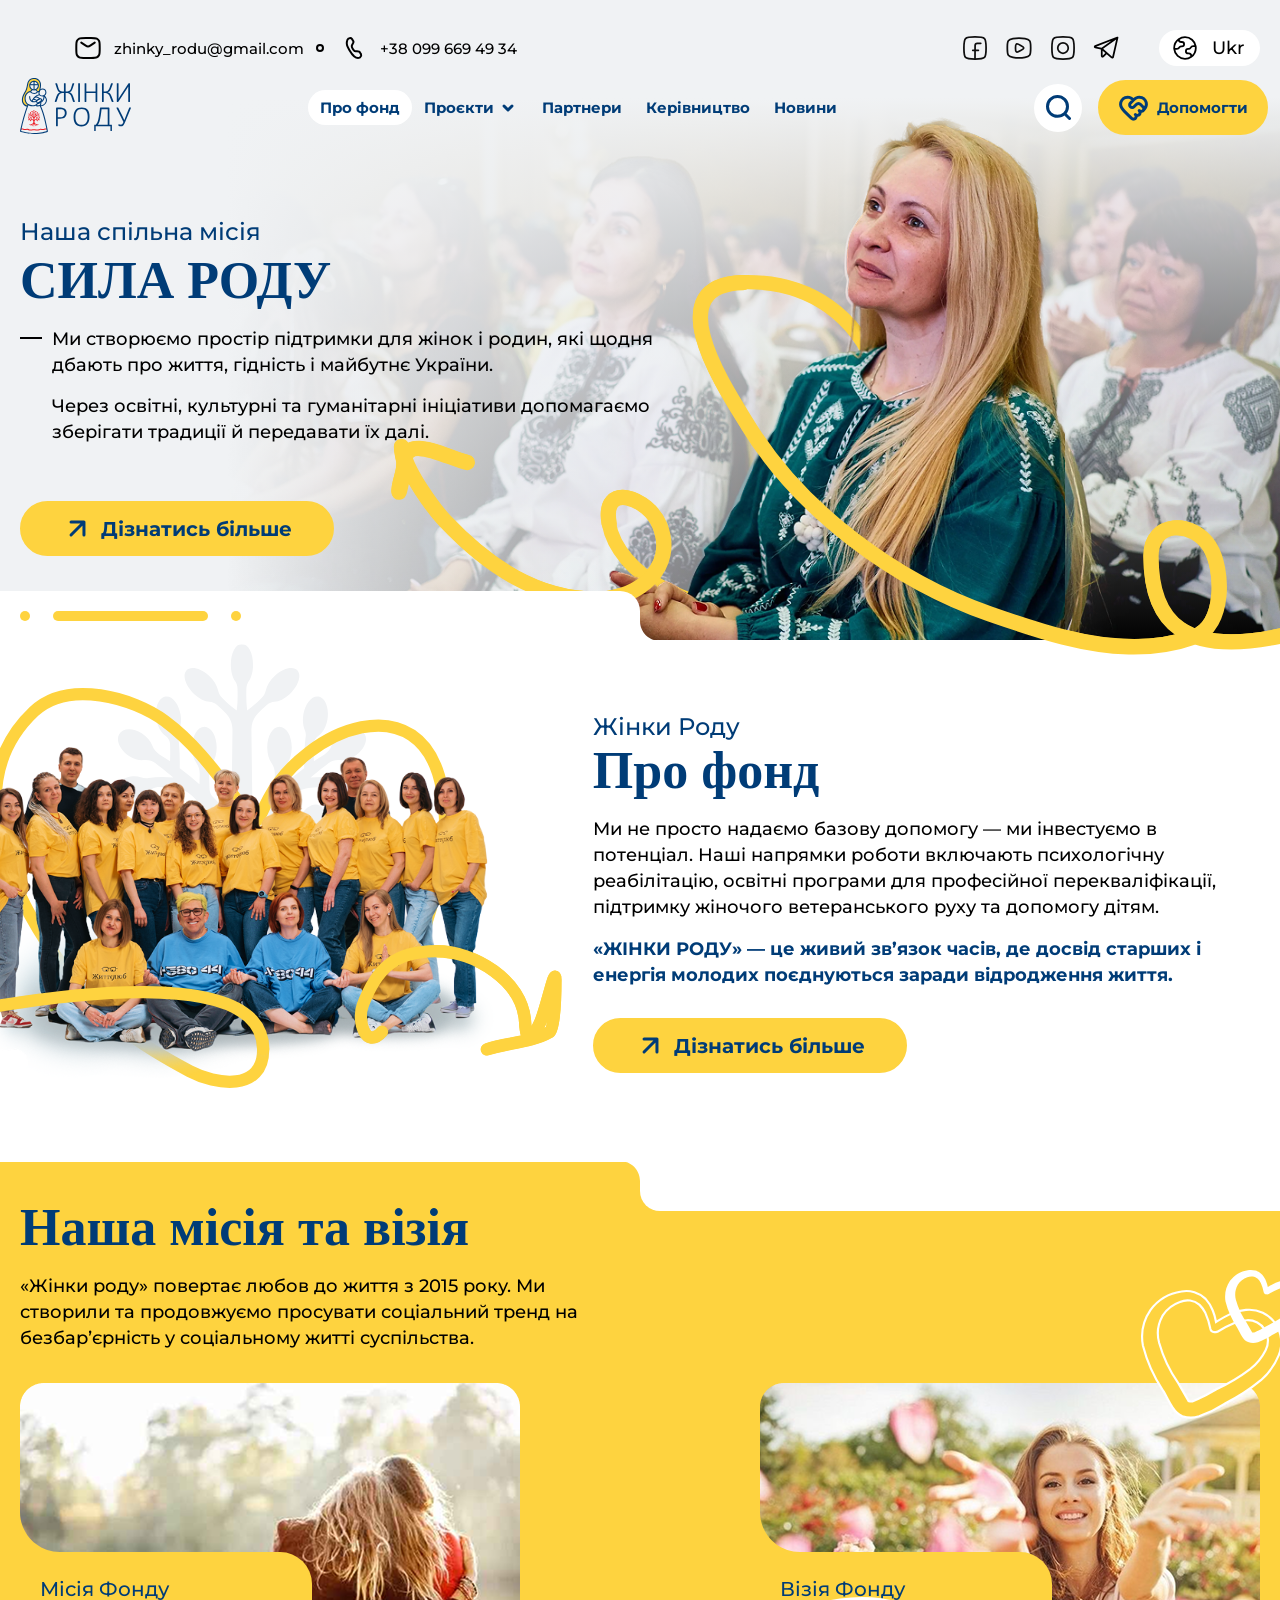
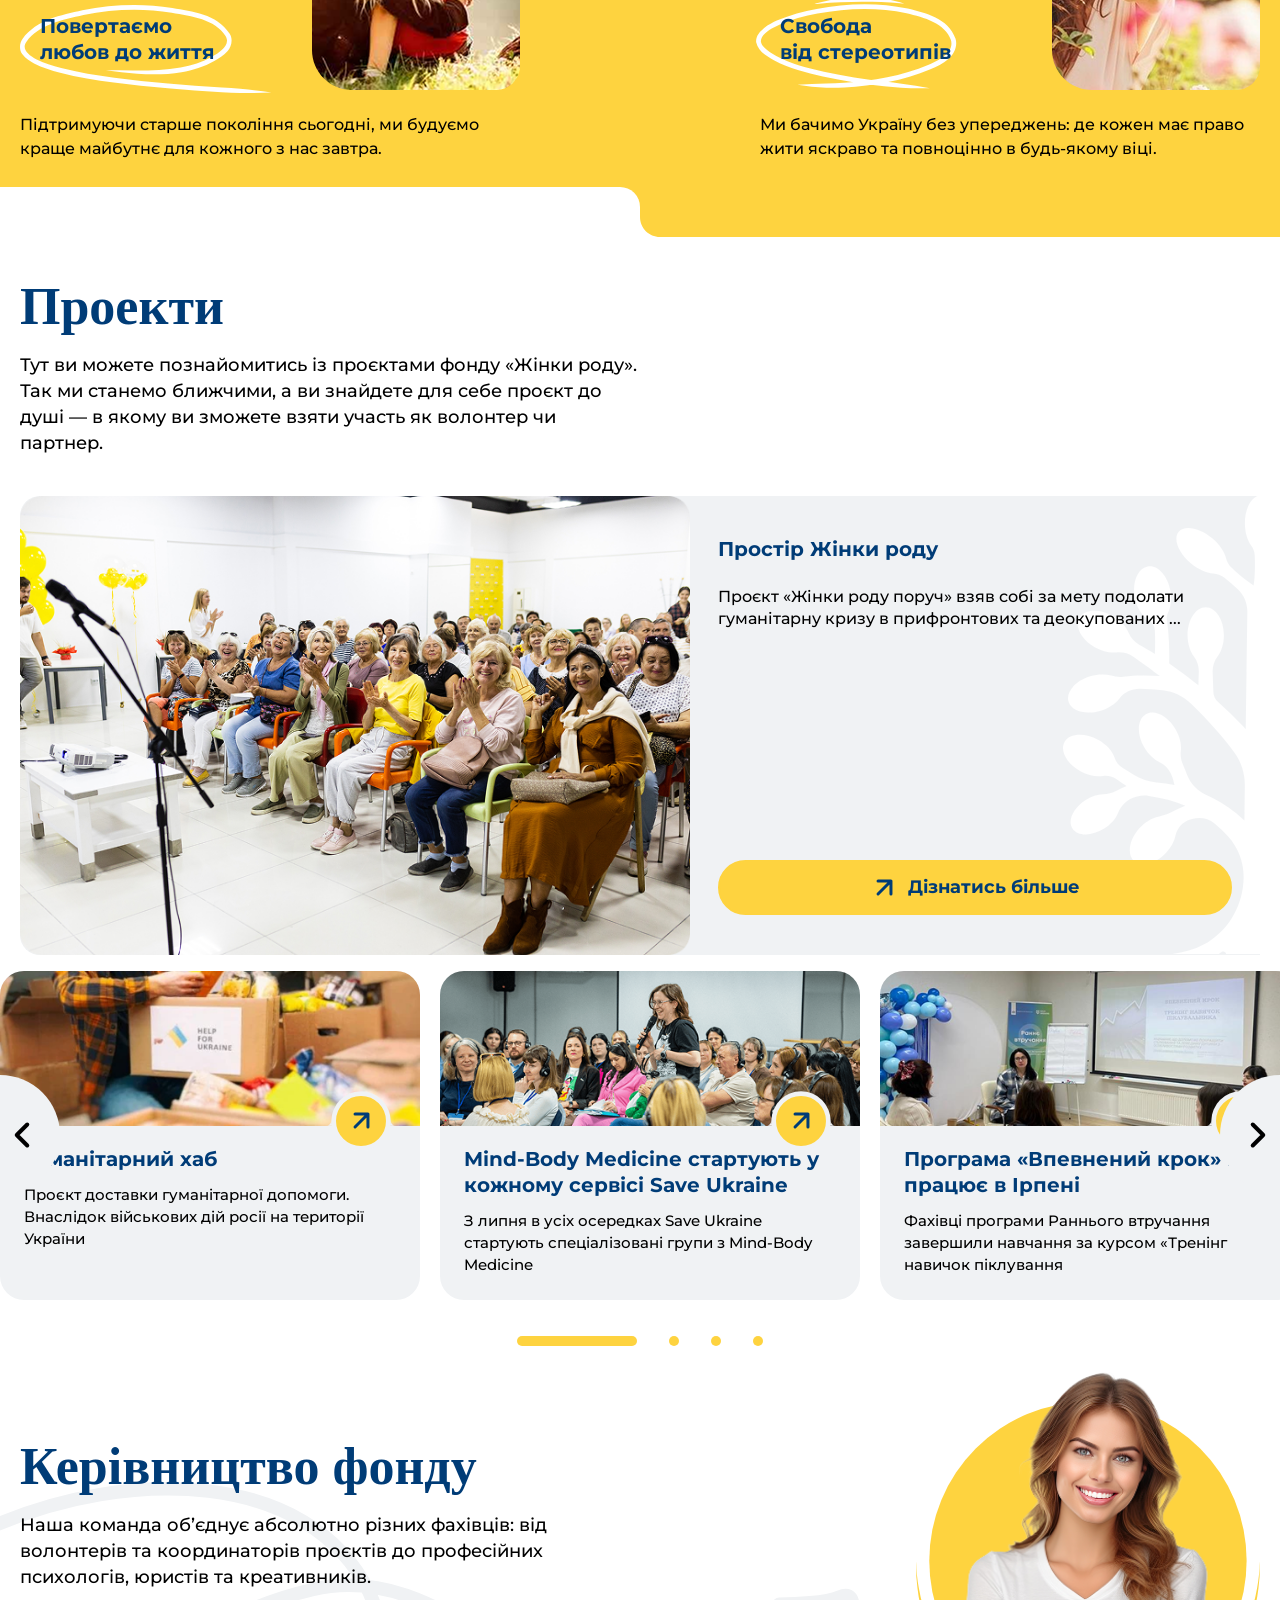
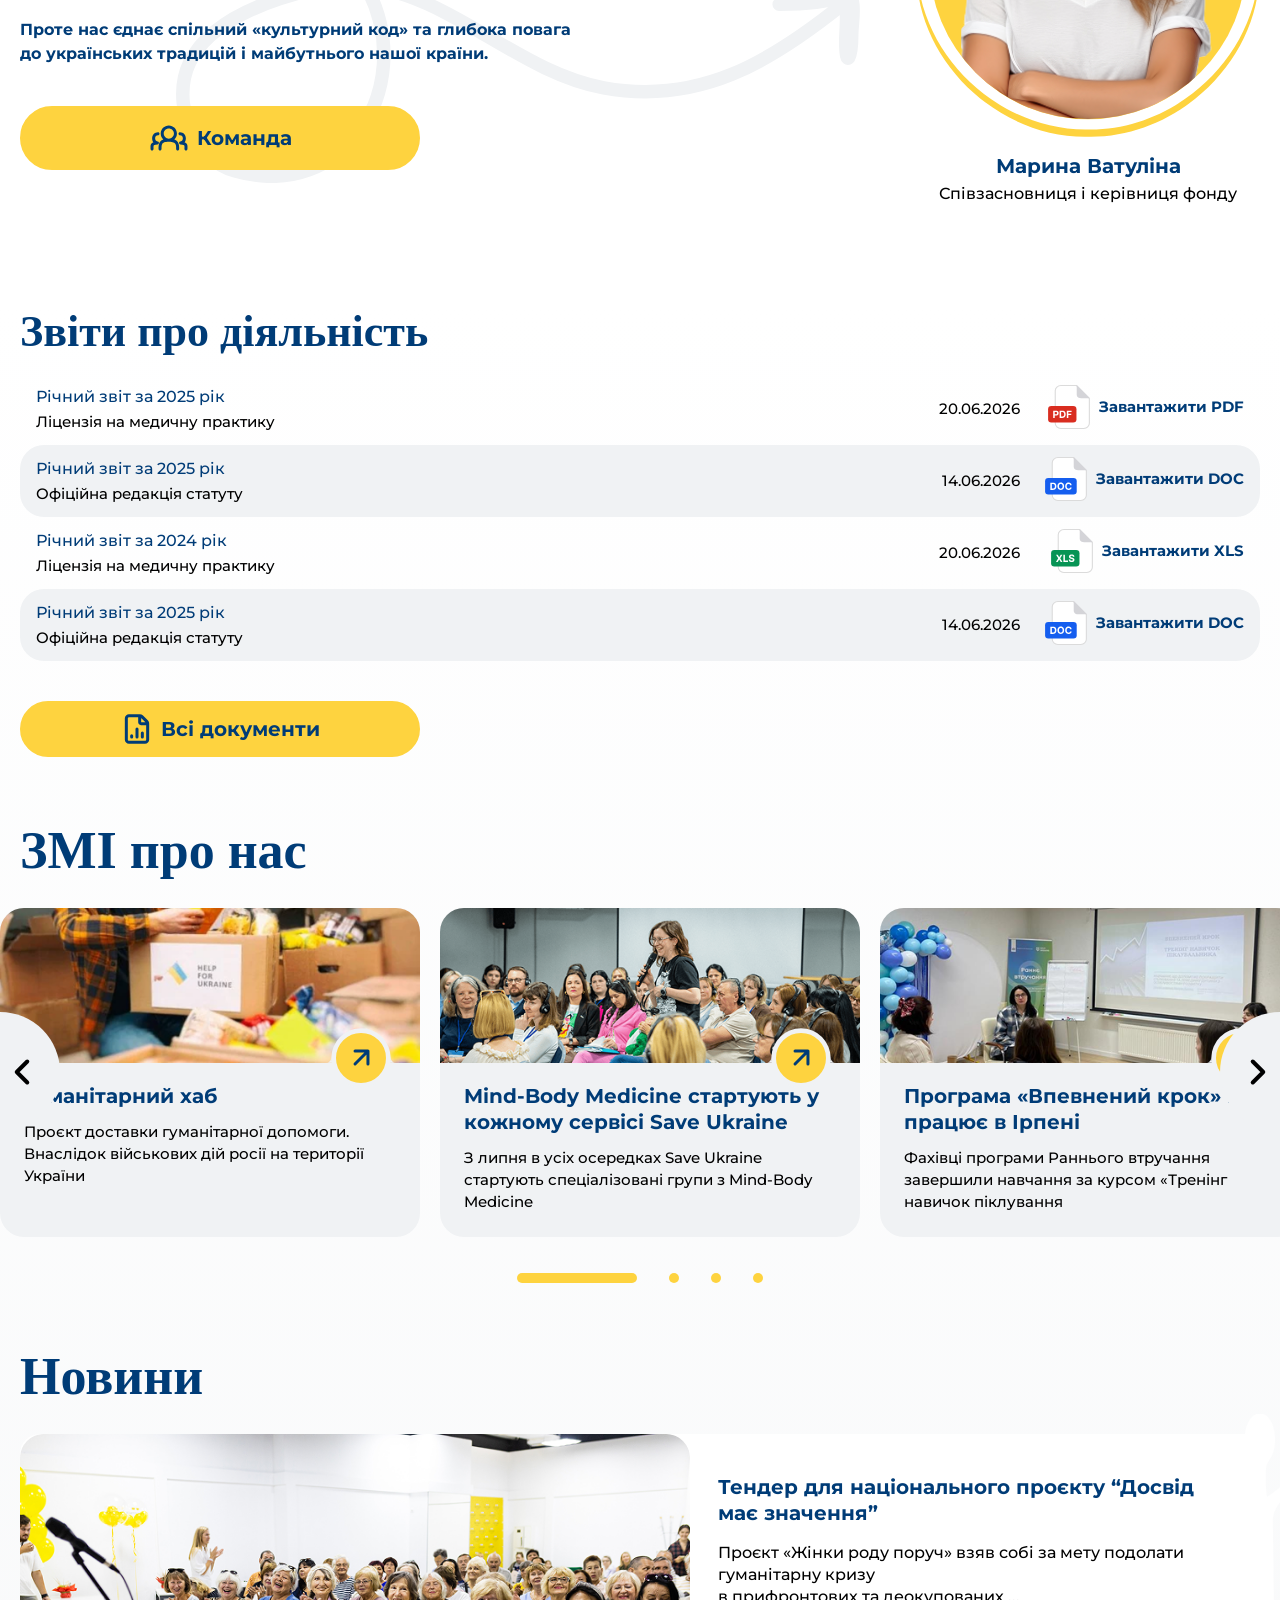
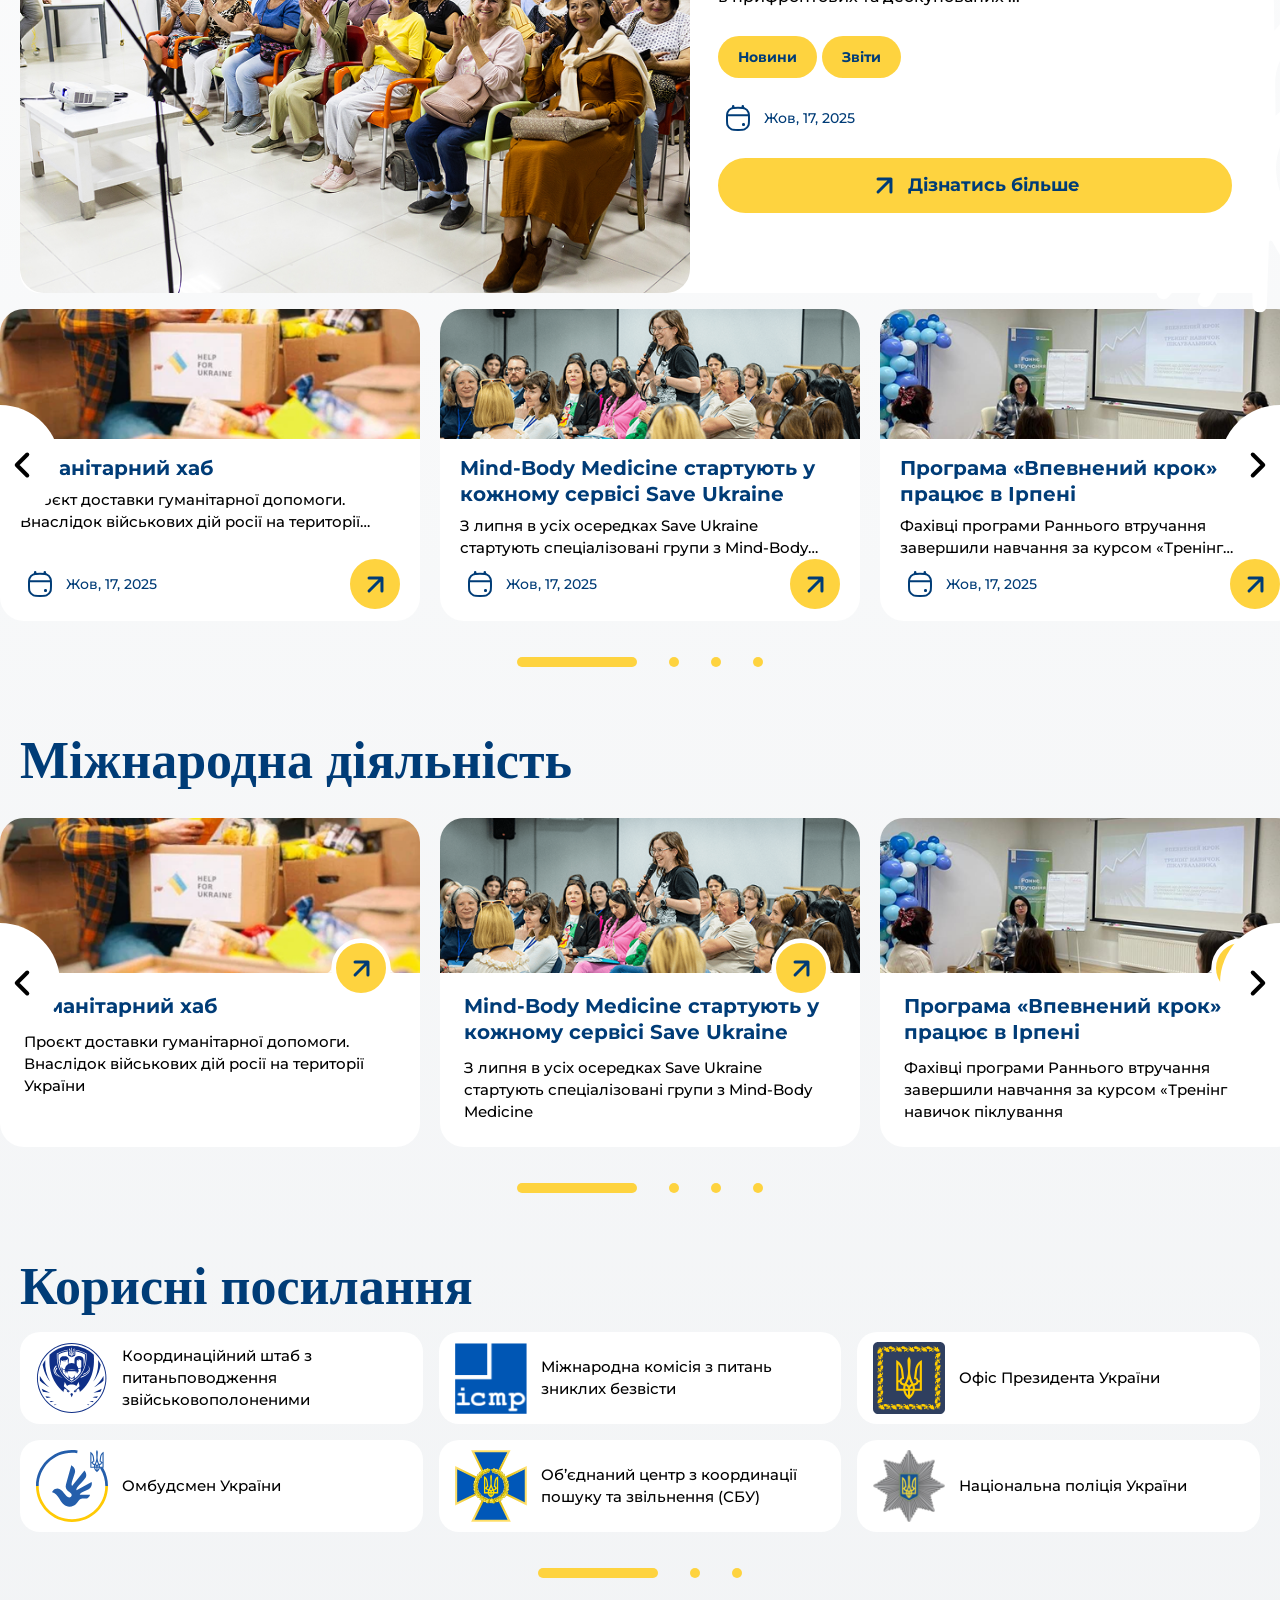
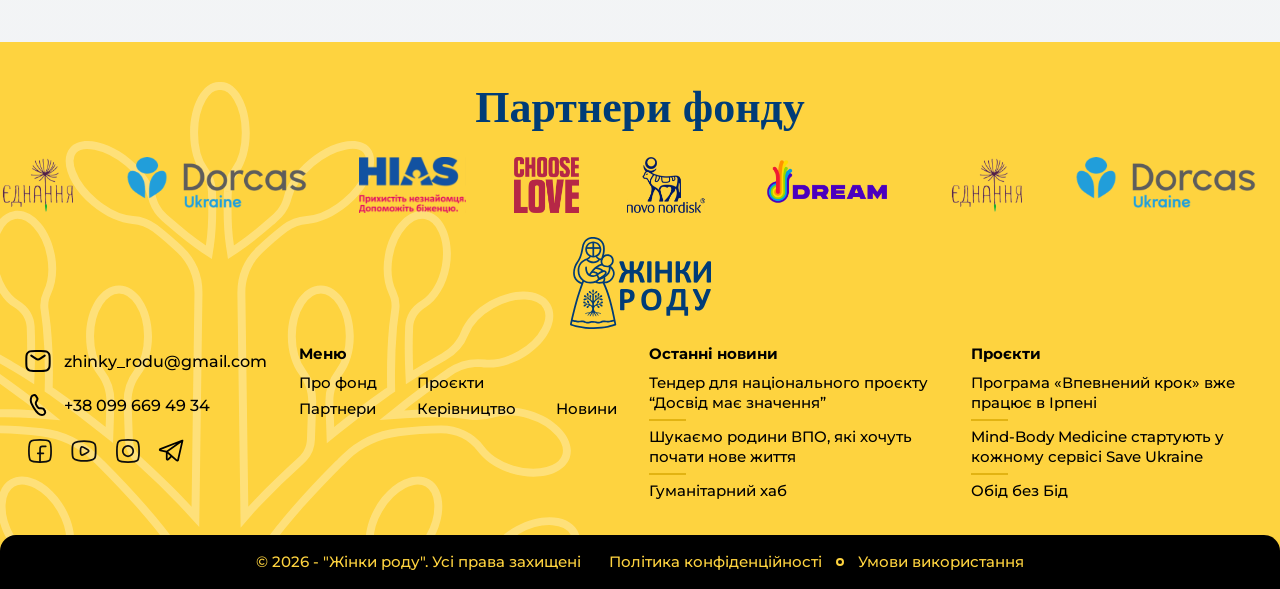
==== commit 2f612230: "e" ====
--- a/index.html
+++ b/index.html
@@ -1288,6 +1288,7 @@
               <img class="activities__slider-arrow-icon" src="./images/slider-arrow.svg" alt="">
             </button>
           </div>
+          <div class="activities__slider-dots" role="tablist" aria-label="Слайди активностей"></div>
         </div>
       </section>
       <section class="useful">
--- a/css/style.css
+++ b/css/style.css
@@ -1,6 +1,10 @@
 *,
 html {
 	box-sizing: border-box;
+}
+
+html {
+	overflow-x: clip;
 }
 
 .no-scroll {
@@ -23,6 +27,225 @@
 
 .page-gradient {
 	background: linear-gradient(180deg, #fff 0%, #f0f2f4 100%);
+}
+
+.main {
+	display: flex;
+	flex-direction: column;
+	min-height: 100vh;
+	min-height: 100dvh;
+}
+
+.main--support {
+	background: linear-gradient(180deg, #f0f2f4 46.98%, #fff 100%);
+}
+
+.main--about .header {
+	padding-bottom: 0;
+}
+.main--about .news .main--about .about--page {
+	padding-top: 0;
+}
+
+.main--about .mission__top-corner {
+	background: #f0f2f4;
+}
+
+.main--about .mission__top-corner::after {
+	background: #f0f2f4;
+	-webkit-mask: url('../images/radius.svg') no-repeat center / contain;
+	mask: url('../images/radius.svg') no-repeat center / contain;
+}
+
+.main--about .mission__inner {
+	margin-bottom: 86px;
+}
+
+.main--about .leadership {
+	z-index: 2;
+	margin-top: 50px;
+	padding-bottom: 50px;
+}
+
+.support {
+	flex: 1;
+	padding: 90px 0;
+}
+
+.support__title.title {
+	text-align: center;
+	margin-bottom: 52px;
+}
+
+.support__card {
+	max-width: 960px;
+	margin: 0 auto;
+	padding: 50px 27px;
+	border-radius: 24px;
+	background: var(--White, #fff);
+}
+
+.support__org {
+	color: var(--Blue, #003c77);
+	font-family: Montserrat;
+	font-size: 24px;
+	font-style: normal;
+	font-weight: 500;
+	line-height: 26px; /* 108.333% */
+	margin-bottom: 6px;
+}
+
+.support__subtitle {
+	color: #000;
+	font-family: Montserrat;
+	font-size: 18px;
+	font-style: normal;
+	font-weight: 500;
+	line-height: 26px; /* 144.444% */
+	margin-bottom: 23px;
+}
+
+.support__tabs {
+	display: flex;
+	width: 100%;
+	align-items: stretch;
+	gap: 4px;
+	padding: 4px;
+	margin-bottom: 33px;
+	border-radius: 50px;
+	background: var(--grey, #f0f2f4);
+}
+
+.support__tab {
+	appearance: none;
+	border: none;
+	cursor: pointer;
+	flex: 1 1 0;
+	min-width: 0;
+	padding: 10px;
+	border-radius: 50px;
+	background: transparent;
+	color: var(--Blue, #003c77);
+	font-family: Montserrat;
+	font-size: 16px;
+	font-style: normal;
+	font-weight: 700;
+	line-height: 26px; /* 162.5% */
+	text-align: center;
+	transition: background 0.25s ease;
+}
+
+.support__tab:hover:not(.is-active) {
+	background: rgba(0, 60, 119, 0.06);
+}
+
+.support__tab.is-active {
+	background: var(--Yelow, #fed33f);
+	color: #000;
+}
+
+.support__panels {
+	display: grid;
+}
+
+.support__panel {
+	grid-area: 1 / 1;
+	visibility: hidden;
+	opacity: 0;
+	pointer-events: none;
+}
+
+.support__panel.is-active {
+	visibility: visible;
+	opacity: 1;
+	pointer-events: auto;
+}
+
+.support__panel[hidden] {
+	display: block;
+}
+
+.support__fields {
+	display: flex;
+	flex-direction: column;
+	gap: 12px;
+}
+
+.support__row {
+	display: grid;
+	gap: 12px;
+}
+
+.support__row--thirds {
+	grid-template-columns: repeat(3, 1fr);
+}
+
+.support__field {
+	position: relative;
+	padding: 7px 20px;
+	border-radius: 24px;
+	background: var(--grey, #f0f2f4);
+}
+
+.support__label {
+	display: block;
+	color: #000;
+	font-family: Montserrat;
+	font-size: 14px;
+	font-style: normal;
+	font-weight: 500;
+	line-height: 26px; /* 185.714% */
+	margin-bottom: 4px;
+}
+
+.support__value {
+	display: block;
+	color: var(--Blue, #003c77);
+	font-family: Montserrat;
+	font-size: 18px;
+	font-style: normal;
+	font-weight: 700;
+	line-height: 26px; /* 144.444% */
+	word-break: break-word;
+}
+
+.support__copy {
+	position: absolute;
+	top: 50%;
+	right: 14px;
+	transform: translateY(-50%);
+	display: flex;
+	align-items: center;
+	justify-content: center;
+	width: 32px;
+	height: 32px;
+	padding: 0;
+	border: none;
+	border-radius: 8px;
+	background: transparent;
+	cursor: pointer;
+	transition:
+		background 0.2s ease,
+		opacity 0.2s ease;
+}
+
+.support__copy:hover {
+	background: rgba(0, 60, 119, 0.08);
+}
+
+.support__copy:focus-visible {
+	outline: 2px solid var(--Blue, #003c77);
+	outline-offset: 2px;
+}
+
+.support__copy img {
+	width: 22px;
+	height: 22px;
+	display: block;
+}
+
+.support__copy.is-copied {
+	opacity: 0.55;
 }
 
 .container {
@@ -977,7 +1200,7 @@
 	justify-content: center;
 	gap: 8px;
 	border: 2px solid #fed33f;
-	padding: 8px 60px;
+	padding: 10px 60px;
 	align-items: center;
 	transition:
 		background-color 0.3s ease,
@@ -1092,7 +1315,7 @@
 
 .about {
 	position: relative;
-	overflow: visible;
+	overflow-x: clip;
 	padding: 57px 0 30px;
 }
 
@@ -1158,6 +1381,114 @@
 	min-width: 620px;
 	flex: 1 1 auto;
 }
+
+/* About page: same layer structure as index, mirrored + scaled with image */
+.about--page {
+	background-color: var(--grey, #f0f2f4);
+	--about-scale: 1.1544; /* (842+130)/842 */
+	overflow-x: clip;
+}
+
+.about--page .about__content {
+	order: -1;
+	padding-top: 30px;
+}
+
+.about--page .about__inner {
+	align-items: flex-start;
+}
+
+.about--page .about__left {
+	margin-left: 0;
+	margin-right: calc(-145px * var(--about-scale));
+	isolation: isolate;
+}
+
+.about--page .about__bg {
+	width: 972px;
+	max-width: 100%;
+	height: auto;
+}
+
+.about--page .about__tree {
+	top: calc(-57px * var(--about-scale));
+	width: calc(350px * var(--about-scale));
+	height: calc(518px * var(--about-scale));
+	clip-path: inset(0 0 calc(70px * var(--about-scale)) 0);
+}
+
+.about--page .about__decor {
+	width: calc(934px * var(--about-scale));
+	transform: translateX(calc(-45% + 36px)) scaleX(-1);
+}
+
+.about--page .about__decor--1 {
+	height: calc(765px * var(--about-scale));
+}
+
+.about--page .about__decor--2 {
+	top: calc(335px * var(--about-scale));
+	bottom: auto;
+	height: calc(430px * var(--about-scale));
+}
+
+.about--page .about-ukr {
+	display: flex;
+	align-items: flex-end;
+	gap: 50px;
+	margin-top: -170px;
+	padding-bottom: 110px;
+}
+
+.about--page .about-ukr__media {
+	position: relative;
+	flex-shrink: 0;
+	width: 550px;
+	max-width: 45%;
+	overflow: hidden;
+	border-radius: 0 24px 24px 24px;
+}
+
+.about--page .about-ukr__img {
+	display: block;
+	width: 100%;
+	height: auto;
+	border-radius: 0 24px 24px 24px;
+}
+
+.about--page .about-ukr__decor {
+	position: absolute;
+	left: -50.3%;
+	top: 0;
+	z-index: 1;
+	width: 100%;
+	height: auto;
+	object-fit: contain;
+	object-position: left center;
+	pointer-events: none;
+}
+
+.about--page .about-ukr__content {
+	flex: 1 1 auto;
+	min-width: 0;
+	max-width: 620px;
+	margin-bottom: 12px;
+}
+
+.about--page .about-ukr__text + .about-ukr__text {
+	margin-top: 15px;
+}
+
+.about--page .about-ukr__text-blue {
+	color: var(--Blue, #003c77);
+	font-family: Montserrat;
+	font-size: 18px;
+	font-style: normal;
+	font-weight: 700;
+	line-height: 26px;
+	margin-top: 16px;
+}
+
 .about__text-blue {
 	color: var(--Blue, #003c77);
 	font-family: Montserrat;
@@ -1170,7 +1501,7 @@
 
 .mission {
 	position: relative;
-	overflow: visible;
+	overflow-x: clip;
 	background: var(--Yelow, #fed33f);
 	padding: 40px 0 46px;
 }
@@ -1191,6 +1522,19 @@
 }
 
 .mission__content:first-child::after {
+	content: '';
+	position: absolute;
+	bottom: -140px;
+	left: -260px;
+	z-index: 3;
+	width: 244px;
+	height: 230px;
+	background: url('../images/missioun-single-heart.svg') no-repeat center /
+		contain;
+	pointer-events: none;
+}
+
+.main--about .mission__content:first-child::after {
 	display: none;
 }
 
@@ -1396,6 +1740,7 @@
 	max-width: 2060px;
 	margin: 0 auto;
 	overflow: hidden;
+	touch-action: pan-y;
 }
 .projects__slider-track {
 	display: flex;
@@ -1554,7 +1899,7 @@
 
 .leadership {
 	position: relative;
-	overflow: visible;
+	overflow-x: clip;
 	padding: 50px 0 155px;
 }
 .leadership > .container {
@@ -1571,6 +1916,15 @@
 	pointer-events: none;
 	z-index: 0;
 }
+.main--about .leadership__decor {
+	top: -170px;
+	z-index: 0;
+	left: -13%;
+	transform: scaleY(-1);
+}
+.main--about .leadership__inner {
+	gap: 50px;
+}
 .leadership__inner {
 	display: flex;
 	align-items: center;
@@ -1590,7 +1944,8 @@
 	margin-bottom: 55px;
 }
 .leadership__button,
-.reports__button {
+.reports__button,
+.vacancies__button {
 	width: 450px;
 }
 .leadership__cofounder {
@@ -1653,6 +2008,138 @@
 	text-align: center;
 }
 
+.team {
+	position: relative;
+	overflow: hidden;
+	background: var(--grey, #f0f2f4);
+	padding: 60px 0 160px;
+}
+
+.team > .container {
+	position: relative;
+	z-index: 1;
+}
+
+.team__top-corner {
+	position: absolute;
+	z-index: 2;
+	top: -0.5px;
+	right: 0;
+	width: 50vw;
+	height: 50px;
+	border-radius: 0 0 0 20px;
+	background: var(--White, #fff);
+}
+
+.team__top-corner::after {
+	content: '';
+	position: absolute;
+	left: -20px;
+	top: 0;
+	width: 20px;
+	height: 20px;
+	background: var(--White, #fff);
+	-webkit-mask: url('../images/radius.svg') no-repeat center / contain;
+	mask: url('../images/radius.svg') no-repeat center / contain;
+	transform: rotate(-180deg);
+}
+
+.team__decor {
+	position: absolute;
+	left: 50%;
+	bottom: 0;
+	transform: translateX(-50%);
+	width: min(745px, 70%);
+	height: auto;
+	pointer-events: none;
+	z-index: 0;
+}
+
+.team__title {
+	margin-bottom: 66px;
+}
+
+.team__grid {
+	list-style: none;
+	margin: 0;
+	padding: 0;
+	display: grid;
+	grid-template-columns: repeat(4, 1fr);
+	column-gap: 52px;
+	row-gap: 80px;
+	justify-items: center;
+	overflow: visible;
+}
+
+.team__member {
+	display: flex;
+	flex-direction: column;
+	align-items: center;
+	text-align: center;
+	width: 100%;
+	max-width: 305px;
+	overflow: visible;
+}
+
+.team__photo {
+	position: relative;
+	width: 220px;
+	height: 220px;
+	overflow: visible;
+	flex-shrink: 0;
+}
+
+.team__circle {
+	position: absolute;
+	inset: 0;
+	width: 100%;
+	height: 100%;
+	z-index: 0;
+	pointer-events: none;
+}
+
+.team__img-wrap {
+	position: absolute;
+	inset: 0;
+	z-index: 1;
+	overflow: visible;
+	clip-path: path('M 0 -80 L 220 -80 L 220 110 A 110 110 0 0 1 0 110 Z');
+}
+
+.team__img {
+	position: absolute;
+	left: 50%;
+	top: -24px;
+	transform: translateX(-50%) scale(1);
+	transform-origin: top center;
+	width: 200px;
+	height: 246px;
+	object-fit: cover;
+	object-position: center top;
+	display: block;
+}
+
+.team__name {
+	color: var(--Blue, #003c77);
+	text-align: center;
+	font-family: Montserrat;
+	font-size: 24px;
+	font-style: normal;
+	font-weight: 700;
+	line-height: 32px; /* 133.333% */
+	margin-top: 20px;
+	white-space: nowrap;
+}
+
+.team__role {
+	color: var(--Black, #000);
+	font-family: Montserrat;
+	font-size: 16px;
+	font-style: normal;
+	font-weight: 500;
+	line-height: 32px; /* 200% */
+}
+
 .reports {
 	padding: 0 0 95px;
 }
@@ -1679,7 +2166,6 @@
 }
 
 .reports__cell--name {
-	padding-right: 24px;
 	color: var(--Blue, #003c77);
 	font-family: Montserrat;
 	font-size: 18px;
@@ -1750,9 +2236,154 @@
 	justify-self: center;
 }
 
+.vacancies {
+	padding: 15px 0 100px;
+}
+
+.vacancies__title {
+	margin-bottom: 34px;
+}
+
+.vacancies__inner {
+	display: grid;
+}
+
+.vacancies__list {
+	list-style: none;
+	margin: 0 0 60px;
+	padding: 0;
+	display: flex;
+	flex-direction: column;
+	gap: 40px;
+}
+
+.vacancies__item {
+	position: relative;
+	display: flex;
+	align-items: flex-start;
+	justify-content: space-between;
+	gap: 40px;
+	padding: 21px 20px;
+	border-radius: 24px;
+	background: var(--grey, #f0f2f4);
+	overflow: visible;
+	color: inherit;
+	text-decoration: none;
+	cursor: pointer;
+}
+
+.vacancies__content {
+	flex: 1;
+	min-width: 0;
+}
+
+.vacancies__name {
+	display: block;
+	margin: 0 0 8px;
+	color: var(--Blue, #003c77);
+	font-family: Montserrat;
+	font-size: 18px;
+	font-style: normal;
+	font-weight: 500;
+	line-height: normal;
+	max-width: 700px;
+}
+
+.vacancies__desc {
+	margin: 0;
+	color: var(--black, #000);
+	font-family: Montserrat;
+	font-size: 14px;
+	font-style: normal;
+	font-weight: 500;
+	line-height: 30px; /* 214.286% */
+}
+
+.vacancies__date {
+	flex-shrink: 0;
+	display: inline-flex;
+	align-items: center;
+	gap: 10px;
+	color: var(--dark-grey, #98a6b4);
+	font-family: Montserrat;
+	font-size: 18px;
+	font-style: normal;
+	font-weight: 500;
+	line-height: 30px; /* 166.667% */
+	white-space: nowrap;
+}
+
+.vacancies__date-icon {
+	width: 40px;
+	height: 40px;
+	flex-shrink: 0;
+}
+
+.vacancies__action {
+	position: absolute;
+	right: 0;
+	bottom: 0;
+	z-index: 2;
+	display: flex;
+	align-items: center;
+	justify-content: center;
+	padding: 6px;
+	border-radius: 999px;
+	background: var(--White, #fff);
+	transform: translateY(35%);
+	pointer-events: none;
+}
+
+.vacancies__link {
+	position: relative;
+	z-index: 1;
+	display: inline-flex;
+	align-items: center;
+	justify-content: center;
+	gap: 4px;
+	width: 280px;
+	padding: 10px;
+	border-radius: 999px;
+	background-color: var(--Yelow, #fed33f);
+	border: 2px solid var(--Yelow, #fed33f);
+	color: var(--Blue, #003c77);
+	font-family: Montserrat;
+	font-size: 20px;
+	font-style: normal;
+	font-weight: 700;
+	line-height: 30px; /* 150% */
+	white-space: nowrap;
+	box-sizing: border-box;
+	transition:
+		background-color 0.3s ease,
+		border-color 0.3s ease;
+}
+
+.vacancies__link img {
+	width: 31px;
+	height: 31px;
+	flex-shrink: 0;
+	display: block;
+}
+
+.vacancies__item:hover .vacancies__link {
+	background-color: transparent;
+}
+
+.vacancies__button {
+	width: 450px;
+	justify-self: center;
+}
+
 .media {
 	padding: 0 0 95px;
 }
+
+.main--about .media--projects {
+	background: var(--White, #fff);
+	padding: 72px 0 90px;
+}
+
 .media__title {
 	margin-bottom: 34px;
 }
@@ -1767,6 +2398,7 @@
 	max-width: 2060px;
 	margin: 0 auto;
 	overflow: hidden;
+	touch-action: pan-y;
 }
 .media__slider-track {
 	display: flex;
@@ -1828,6 +2460,43 @@
 .media__slider-item:hover .media__slider-button {
 	background-color: transparent;
 }
+
+.media--projects .media__slider-action {
+	width: auto;
+	height: auto;
+	right: 24px;
+	padding: 6px;
+	border-radius: 999px;
+	background: var(--grey, #f0f2f4);
+}
+
+.media--projects .media__slider-action-decor {
+	display: none;
+}
+
+.media--projects .media__slider-button--done {
+	width: auto;
+	height: auto;
+	gap: 4px;
+	padding: 5px 10px;
+	border-radius: 999px;
+}
+
+.media--projects .media__slider-button--done svg {
+	flex-shrink: 0;
+	display: block;
+}
+
+.media--projects .media__slider-status {
+	color: var(--Blue, #003c77);
+	font-family: Montserrat;
+	font-size: 20px;
+	font-style: normal;
+	font-weight: 700;
+	line-height: 30px; /* 150% */
+	white-space: nowrap;
+}
+
 .media__slider-content {
 	padding: 25px 30px 30px;
 }
@@ -1939,6 +2608,7 @@
 	max-width: 2060px;
 	margin: 0 auto;
 	overflow: hidden;
+	touch-action: pan-y;
 }
 .activities__slider-track {
 	display: flex;
@@ -1949,7 +2619,7 @@
 	flex: 0 0 500px;
 	position: relative;
 	border-radius: 24px;
-	background: var(--grey, #f0f2f4);
+	background: #fff;
 	display: block;
 	color: inherit;
 	text-decoration: none;
@@ -1980,6 +2650,7 @@
 	width: 100%;
 	height: 100%;
 	pointer-events: none;
+	filter: brightness(0) invert(1);
 }
 .activities__slider-button {
 	position: relative;
@@ -2060,6 +2731,7 @@
 	width: 100%;
 	height: 100%;
 	pointer-events: none;
+	filter: brightness(0) invert(1);
 }
 .activities__slider-arrow-icon {
 	position: absolute;
@@ -2074,10 +2746,47 @@
 	left: 64%;
 	transform: translate(-50%, -50%) rotate(180deg);
 }
+.activities__slider-dots {
+	display: none;
+	align-items: center;
+	justify-content: center;
+	gap: 45px;
+	margin-top: 45px;
+}
+.activities__slider-dot {
+	width: 10px;
+	height: 10px;
+	padding: 0;
+	border: none;
+	border-radius: 6px;
+	background: var(--Yelow, #fed33f);
+	opacity: 1;
+	cursor: pointer;
+	flex-shrink: 0;
+	transition:
+		width 0.3s ease,
+		background 0.3s ease,
+		border-radius 0.3s ease;
+}
+.activities__slider-dot.is-active {
+	width: 155px;
+	border-radius: 6px;
+	background: var(--Yelow, #fed33f);
+}
 
 .news {
 	padding-bottom: 95px;
 }
+
+.news--slider-only {
+	padding-top: 0;
+	background: linear-gradient(180deg, #fff 0%, #f0f2f4 90.09%);
+}
+
+.news--slider-only .news__title {
+	margin-bottom: 34px;
+}
+
 .news > .container {
 	position: relative;
 	overflow: visible;
@@ -2173,6 +2882,7 @@
 	max-width: 2060px;
 	margin: 0 auto;
 	overflow: hidden;
+	touch-action: pan-y;
 }
 .news__slider-track {
 	display: flex;
@@ -2186,7 +2896,7 @@
 	display: flex;
 	flex-direction: column;
 	border-radius: 24px;
-	background: var(--grey, #f0f2f4);
+	background: #fff;
 	color: inherit;
 	text-decoration: none;
 	cursor: pointer;
@@ -2304,6 +3014,7 @@
 	width: 100%;
 	height: 100%;
 	pointer-events: none;
+	filter: brightness(0) invert(1);
 }
 .news__slider-arrow-icon {
 	position: absolute;
@@ -2360,6 +3071,7 @@
 }
 .useful__slider-viewport {
 	overflow: hidden;
+	touch-action: pan-y;
 }
 .useful__slider-track {
 	display: flex;
@@ -2430,6 +3142,7 @@
 	overflow: hidden;
 	background: var(--Yelow, #fed33f);
 	padding-top: 48px;
+	margin-top: auto;
 }
 .footer__decor {
 	position: absolute;
@@ -2707,6 +3420,11 @@
 		flex-shrink: 1;
 	}
 
+	.about--page .about__left {
+		margin-left: 0;
+		margin-right: -100px;
+	}
+
 	.about__bg {
 		width: 100%;
 		height: auto;
@@ -2734,9 +3452,35 @@
 		bottom: -30.5%;
 	}
 
+	.about--page .about__decor {
+		width: 110.9%;
+		transform: translateX(-50%) scaleX(-1);
+	}
+
+	.about--page .about__decor--1,
+	.about--page .about__decor--2 {
+		height: auto;
+	}
+
+	.about--page .about__decor--2 {
+		top: auto;
+		bottom: -30.5%;
+	}
+
 	.about__content {
 		min-width: 0;
 		flex: 1 1 0;
+	}
+
+	.about--page .about-ukr {
+		gap: 40px;
+		margin-top: 48px;
+		padding-bottom: 64px;
+	}
+
+	.about--page .about-ukr__media {
+		width: 48%;
+		max-width: 520px;
 	}
 
 	.mission {
@@ -2807,6 +3551,10 @@
 	.mission__text-blue {
 		font-size: 20px;
 		line-height: 26px;
+	}
+
+	.mission__content:first-child::after {
+		display: none;
 	}
 
 	.mission__content:last-child::after {
@@ -2962,6 +3710,48 @@
 		max-width: 400px;
 	}
 
+	.main--about .leadership {
+		padding-bottom: 40px;
+	}
+
+	.team {
+		padding: 56px 0 72px;
+	}
+
+	.team__title {
+		margin-bottom: 40px;
+	}
+
+	.team__grid {
+		column-gap: 24px;
+		row-gap: 40px;
+	}
+
+	.team__photo {
+		width: 160px;
+		height: 160px;
+	}
+
+	.team__img-wrap {
+		clip-path: path('M 0 -58 L 160 -58 L 160 80 A 80 80 0 0 1 0 80 Z');
+	}
+
+	.team__img {
+		top: -18px;
+		width: 146px;
+		height: 179px;
+	}
+
+	.team__name {
+		font-size: 16px;
+		line-height: 22px;
+	}
+
+	.team__role {
+		font-size: 15px;
+		line-height: 20px;
+	}
+
 	.reports {
 		padding: 0 0 64px;
 	}
@@ -3026,8 +3816,55 @@
 		max-width: 400px;
 	}
 
+	.vacancies {
+		padding: 0 0 64px;
+	}
+
+	.vacancies__title {
+		margin-bottom: 28px;
+	}
+
+	.vacancies__list {
+		margin-bottom: 40px;
+		gap: 48px;
+	}
+
+	.vacancies__item {
+		gap: 24px;
+		padding: 20px 22px;
+	}
+
+	.vacancies__name {
+		font-size: 18px;
+		line-height: 26px;
+		max-width: none;
+	}
+
+	.vacancies__desc {
+		font-size: 15px;
+		line-height: 22px;
+	}
+
+	.vacancies__date {
+		font-size: 16px;
+	}
+
+	.vacancies__link {
+		width: 240px;
+		font-size: 18px;
+	}
+
+	.vacancies__button {
+		width: 100%;
+		max-width: 400px;
+	}
+
 	.media {
 		padding: 0 0 64px;
+	}
+
+	.main--about .media--projects {
+		padding: 64px 0;
 	}
 
 	.media__title {
@@ -3054,6 +3891,27 @@
 		height: 50px;
 	}
 
+	.media--projects .media__slider-action {
+		width: auto;
+		height: auto;
+	}
+
+	.media--projects .media__slider-button--done {
+		width: auto;
+		height: auto;
+		padding: 5px 10px;
+	}
+
+	.media--projects .media__slider-button--done svg {
+		width: 32px;
+		height: 32px;
+	}
+
+	.media--projects .media__slider-status {
+		font-size: 18px;
+		line-height: 26px;
+	}
+
 	.media__slider-content {
 		padding: 20px 24px 24px;
 	}
@@ -3131,6 +3989,17 @@
 	.activities__slider-arrow {
 		width: 60px;
 		height: 120px;
+	}
+
+	.activities__slider-dots {
+		display: flex;
+		flex-wrap: wrap;
+		gap: 32px;
+		margin-top: 36px;
+	}
+
+	.activities__slider-dot.is-active {
+		width: 120px;
 	}
 
 	.news {
@@ -3544,6 +4413,11 @@
 		width: 46%;
 	}
 
+	.about--page .about__left {
+		margin-left: 0;
+		margin-right: -48px;
+	}
+
 	.about__title {
 		font-size: 42px;
 	}
@@ -3693,6 +4567,69 @@
 		max-width: 360px;
 	}
 
+	.main--about .leadership {
+		position: relative;
+		z-index: 2;
+		padding-bottom: 36px;
+	}
+
+	.main--about .leadership__decor {
+		top: -140px;
+		left: -14%;
+		width: 85%;
+		max-width: 780px;
+		z-index: 0;
+		transform: scaleY(-1);
+	}
+
+	.main--about .mission {
+		position: relative;
+		z-index: 0;
+	}
+
+	.team {
+		padding: 48px 0 72px;
+	}
+
+	.team__decor {
+		width: min(600px, 80%);
+	}
+
+	.team__title {
+		margin-bottom: 36px;
+	}
+
+	.team__grid {
+		column-gap: 16px;
+		row-gap: 36px;
+	}
+
+	.team__photo {
+		width: 140px;
+		height: 140px;
+	}
+
+	.team__img-wrap {
+		clip-path: path('M 0 -51 L 140 -51 L 140 70 A 70 70 0 0 1 0 70 Z');
+	}
+
+	.team__img {
+		top: -16px;
+		width: 128px;
+		height: 157px;
+	}
+
+	.team__name {
+		font-size: 15px;
+		line-height: 20px;
+		margin-top: 12px;
+	}
+
+	.team__role {
+		font-size: 14px;
+		line-height: 18px;
+	}
+
 	.reports__title {
 		font-size: 40px;
 	}
@@ -3720,6 +4657,44 @@
 	}
 
 	.reports__button {
+		max-width: 360px;
+	}
+
+	.vacancies__item {
+		flex-wrap: wrap;
+		gap: 12px 20px;
+		padding: 18px 20px 28px;
+	}
+
+	.vacancies__content {
+		flex: 1 1 calc(100% - 220px);
+		min-width: 240px;
+	}
+
+	.vacancies__date {
+		flex: 0 0 auto;
+		font-size: 15px;
+		line-height: 22px;
+	}
+
+	.vacancies__name {
+		font-size: 17px;
+		line-height: 24px;
+	}
+
+	.vacancies__link {
+		width: 220px;
+		font-size: 16px;
+		line-height: 26px;
+		padding: 8px;
+	}
+
+	.vacancies__link img {
+		width: 28px;
+		height: 28px;
+	}
+
+	.vacancies__button {
 		max-width: 360px;
 	}
 
@@ -3961,13 +4936,64 @@
 		align-self: center;
 	}
 
+	.about--page .about__left {
+		margin-right: 0;
+	}
+
 	.about__content {
 		min-width: 0;
 		width: 100%;
 	}
 
 	.about__title {
-		font-size: 40px;
+		font-size: 36px;
+	}
+
+	.about__decor {
+		width: 110.9%;
+		height: auto;
+	}
+
+	.about__decor--1,
+	.about__decor--2 {
+		height: auto;
+	}
+
+	.about__decor--2 {
+		bottom: -30.5%;
+	}
+
+	.about--page .about__decor {
+		width: 110.9%;
+		transform: translateX(-50%) scaleX(-1);
+	}
+
+	.about--page .about__decor--1,
+	.about--page .about__decor--2 {
+		height: auto;
+	}
+
+	.about--page .about__decor--2 {
+		top: auto;
+		bottom: -30.5%;
+	}
+
+	.about--page .about-ukr {
+		flex-direction: column;
+		align-items: stretch;
+		gap: 28px;
+		margin-top: 40px;
+		padding-bottom: 48px;
+	}
+
+	.about--page .about-ukr__media {
+		width: 100%;
+		max-width: 480px;
+		align-self: center;
+	}
+
+	.about--page .about-ukr__content {
+		max-width: none;
 	}
 
 	.mission {
@@ -3980,7 +5006,7 @@
 	}
 
 	.mission__title {
-		font-size: 40px;
+		font-size: 36px;
 		margin-top: 24px;
 	}
 
@@ -3995,6 +5021,10 @@
 		width: 100%;
 		max-width: 560px;
 		align-self: center;
+	}
+
+	.mission__content:first-child::after {
+		display: none;
 	}
 
 	.mission__content:last-child::after {
@@ -4031,7 +5061,7 @@
 	}
 
 	.projects__title {
-		font-size: 40px;
+		font-size: 36px;
 	}
 
 	.projects__inner {
@@ -4087,6 +5117,7 @@
 	}
 
 	.projects__slider-dots {
+		display: flex;
 		gap: 24px;
 		margin-top: 28px;
 	}
@@ -4094,7 +5125,6 @@
 	.projects__slider-dot.is-active {
 		width: 100px;
 	}
-
 
 	.leadership {
 		padding: 32px 0 64px;
@@ -4121,7 +5151,7 @@
 	}
 
 	.leadership__title {
-		font-size: 40px;
+		font-size: 36px;
 	}
 
 	.leadership__subtitle {
@@ -4135,16 +5165,86 @@
 		max-width: 400px;
 	}
 
+	.main--about .leadership {
+		position: relative;
+		z-index: 2;
+		padding-bottom: 32px;
+	}
+
+	.main--about .leadership__decor {
+		top: -110px;
+		left: -12%;
+		width: 95%;
+		max-width: 640px;
+		opacity: 0.85;
+		z-index: 0;
+		transform: scaleY(-1);
+	}
+
+	.main--about .mission {
+		position: relative;
+		z-index: 0;
+	}
+
+	.team {
+		padding: 40px 0 72px;
+	}
+
+	.team__top-corner {
+		height: 40px;
+	}
+
+	.team__decor {
+		width: min(520px, 90%);
+		opacity: 0.9;
+	}
+
+	.team__title {
+		margin-bottom: 32px;
+	}
+
+	.team__grid {
+		grid-template-columns: repeat(2, 1fr);
+		column-gap: 32px;
+		row-gap: 36px;
+	}
+
+	.team__photo {
+		width: 160px;
+		height: 160px;
+	}
+
+	.team__img-wrap {
+		clip-path: path('M 0 -58 L 160 -58 L 160 80 A 80 80 0 0 1 0 80 Z');
+	}
+
+	.team__img {
+		top: -18px;
+		width: 146px;
+		height: 179px;
+	}
+
+	.team__name {
+		font-size: 16px;
+		line-height: 22px;
+	}
+
+	.team__role {
+		font-size: 15px;
+		line-height: 20px;
+	}
+
 	.reports {
 		padding: 0 0 48px;
 	}
 
 	.reports__title {
-		font-size: 40px;
+		font-size: 36px;
 	}
 
 	.reports__list {
 		margin-bottom: 32px;
+		gap: 8px;
 	}
 
 	.reports__row {
@@ -4156,8 +5256,17 @@
 		padding: 14px 16px;
 	}
 
+	.reports__row:nth-child(odd) {
+		border: 1px solid #dfe3e8;
+		border-radius: 16px;
+	}
+
 	.reports__texts {
+		display: flex;
+		flex-direction: column;
 		grid-area: texts;
+		gap: 2px;
+		min-width: 0;
 	}
 
 	.reports__cell--date {
@@ -4175,8 +5284,66 @@
 		max-width: 400px;
 	}
 
+	.vacancies {
+		padding: 0 0 48px;
+	}
+
+	.vacancies__title {
+		margin-bottom: 24px;
+	}
+
+	.vacancies__list {
+		margin-bottom: 32px;
+		gap: 16px;
+	}
+
+	.vacancies__item {
+		flex-direction: column;
+		align-items: stretch;
+		gap: 12px;
+		padding: 16px 18px;
+		border-radius: 20px;
+	}
+
+	.vacancies__content {
+		flex: none;
+		min-width: 0;
+		width: 100%;
+	}
+
+	.vacancies__date {
+		align-self: flex-start;
+		white-space: normal;
+	}
+
+	.vacancies__action {
+		position: relative;
+		right: auto;
+		bottom: auto;
+		align-self: flex-end;
+		padding: 0;
+		background: transparent;
+		transform: none;
+	}
+
+	.vacancies__link {
+		width: auto;
+		min-width: 200px;
+		font-size: 18px;
+		line-height: 28px;
+	}
+
+	.vacancies__button {
+		width: 100%;
+		max-width: 400px;
+	}
+
 	.media {
 		padding: 0 0 48px;
+	}
+
+	.main--about .media--projects {
+		padding: 48px 0;
 	}
 
 	.media__slider-item {
@@ -4205,6 +5372,7 @@
 	}
 
 	.media__slider-dots {
+		display: flex;
 		gap: 24px;
 		margin-top: 28px;
 	}
@@ -4240,6 +5408,16 @@
 
 	.activities__slider-arrow {
 		display: none;
+	}
+
+	.activities__slider-dots {
+		display: flex;
+		gap: 24px;
+		margin-top: 28px;
+	}
+
+	.activities__slider-dot.is-active {
+		width: 100px;
 	}
 
 	.news {
@@ -4292,6 +5470,7 @@
 	}
 
 	.news__slider-dots {
+		display: flex;
 		gap: 24px;
 		margin-top: 28px;
 	}
@@ -4456,6 +5635,57 @@
 		padding-right: 20px;
 	}
 
+	.support {
+		padding: 24px 0 48px;
+	}
+
+	.support__card {
+		padding: 24px 8px;
+		border-radius: 20px;
+	}
+
+	.support__org {
+		font-size: 18px;
+	}
+
+	.support__subtitle {
+		font-size: 14px;
+		line-height: 20px;
+	}
+
+	.support__tab {
+		padding: 10px 8px;
+		font-size: 12px;
+		line-height: 1.3;
+	}
+
+	.support__label {
+		font-size: 12px;
+		line-height: 16px;
+		margin-bottom: 2px;
+	}
+
+	.support__value {
+		font-size: 14px;
+		line-height: 20px;
+	}
+
+	.support__field {
+		padding: 4px 36px 4px 12px;
+		border-radius: 14px;
+	}
+
+	.support__copy {
+		right: 8px;
+		width: 26px;
+		height: 26px;
+	}
+
+	.support__copy img {
+		width: 16px;
+		height: 16px;
+	}
+
 	.about {
 		padding: 36px 0 20px;
 	}
@@ -4470,6 +5700,10 @@
 		margin-left: 0;
 		width: 100%;
 		max-width: none;
+	}
+
+	.about--page .about__left {
+		margin-right: 0;
 	}
 
 	.about__bg {
@@ -4499,6 +5733,21 @@
 		bottom: -30.5%;
 	}
 
+	.about--page .about__decor {
+		width: 110.9%;
+		transform: translateX(calc(-47.5% + 28px)) scaleX(-1);
+	}
+
+	.about--page .about__decor--1,
+	.about--page .about__decor--2 {
+		height: auto;
+	}
+
+	.about--page .about__decor--2 {
+		top: auto;
+		bottom: -30.5%;
+	}
+
 	.about__content {
 		min-width: 0;
 		width: 100%;
@@ -4522,6 +5771,38 @@
 		margin-top: 24px;
 		margin-bottom: 24px;
 		padding: 10px 28px;
+	}
+
+	.about--page .about-ukr {
+		flex-direction: column;
+		align-items: stretch;
+		gap: 24px;
+		margin-top: 32px;
+		padding-bottom: 48px;
+	}
+
+	.about--page .about-ukr__media {
+		width: 100%;
+		max-width: none;
+		border-radius: 20px;
+	}
+
+	.about--page .about-ukr__img {
+		border-radius: 20px;
+	}
+
+	.about--page .about-ukr__content {
+		max-width: none;
+	}
+
+	.about--page .about-ukr__text {
+		font-size: 16px;
+		line-height: 24px;
+	}
+
+	.about--page .about-ukr__text-blue {
+		font-size: 16px;
+		line-height: 24px;
 	}
 
 	.mission {
@@ -4555,6 +5836,10 @@
 		width: 100%;
 		max-width: none;
 		display: block;
+	}
+
+	.mission__content:first-child::after {
+		display: none;
 	}
 
 	.mission__img {
@@ -4633,7 +5918,8 @@
 	}
 
 	.mission__top-corner,
-	.mission__bottom-corner {
+	.mission__bottom-corner,
+	.team__top-corner {
 		height: 36px;
 	}
 
@@ -4748,6 +6034,7 @@
 	}
 
 	.projects__slider-dots {
+		display: flex;
 		gap: 20px;
 		margin-top: 24px;
 	}
@@ -4761,10 +6048,10 @@
 	}
 
 	.leadership__decor {
-		left: -20px;
+		left: 0;
 		top: 60px;
-		width: 110%;
-		max-width: none;
+		width: 100%;
+		max-width: 100%;
 		opacity: 0.7;
 	}
 
@@ -4801,6 +6088,75 @@
 		max-width: none;
 	}
 
+	.main--about .leadership {
+		position: relative;
+		z-index: 2;
+		padding-bottom: 28px;
+	}
+
+	.main--about .leadership__decor {
+		top: -80px;
+		left: -25%;
+		width: 115%;
+		max-width: none;
+		opacity: 0.7;
+		z-index: 0;
+		transform: scaleY(-1);
+	}
+
+	.main--about .mission {
+		position: relative;
+		z-index: 0;
+	}
+
+	.team {
+		padding: 36px 0 72px;
+	}
+
+	.team__top-corner {
+		height: 36px;
+	}
+
+	.team__decor {
+		width: min(400px, 95%);
+	}
+
+	.team__title {
+		margin-bottom: 28px;
+	}
+
+	.team__grid {
+		grid-template-columns: repeat(2, 1fr);
+		column-gap: 8px;
+		row-gap: 28px;
+	}
+
+	.team__photo {
+		width: 140px;
+		height: 140px;
+	}
+
+	.team__img-wrap {
+		clip-path: path('M 0 -51 L 140 -51 L 140 70 A 70 70 0 0 1 0 70 Z');
+	}
+
+	.team__img {
+		top: -16px;
+		width: 128px;
+		height: 157px;
+	}
+
+	.team__name {
+		font-size: 15px;
+		line-height: 20px;
+		margin-top: 12px;
+	}
+
+	.team__role {
+		font-size: 14px;
+		line-height: 18px;
+	}
+
 	.reports {
 		padding: 0 0 40px;
 	}
@@ -4811,6 +6167,7 @@
 
 	.reports__list {
 		margin-bottom: 28px;
+		gap: 8px;
 	}
 
 	.reports__row {
@@ -4823,13 +6180,21 @@
 		border-radius: 16px;
 	}
 
+	.reports__row:nth-child(odd) {
+		border: 1px solid #dfe3e8;
+		border-radius: 16px;
+	}
+
 	.reports__row:nth-child(even) {
 		border-radius: 16px;
 	}
 
 	.reports__texts {
+		display: flex;
+		flex-direction: column;
 		grid-area: texts;
 		gap: 4px;
+		min-width: 0;
 	}
 
 	.reports__cell--name {
@@ -4872,8 +6237,91 @@
 		max-width: none;
 	}
 
+	.vacancies {
+		padding: 0 0 40px;
+	}
+
+	.vacancies__title {
+		margin-bottom: 20px;
+	}
+
+	.vacancies__list {
+		margin-bottom: 28px;
+		gap: 12px;
+	}
+
+	.vacancies__item {
+		gap: 10px;
+		padding: 14px 16px;
+		border-radius: 16px;
+		flex-direction: column;
+		align-items: stretch;
+	}
+
+	.vacancies__content {
+		flex: none;
+		min-width: 0;
+		width: 100%;
+	}
+
+	.vacancies__name {
+		font-size: 16px;
+		line-height: 22px;
+		margin-bottom: 6px;
+	}
+
+	.vacancies__desc {
+		font-size: 14px;
+		line-height: 20px;
+	}
+
+	.vacancies__date {
+		align-self: flex-start;
+		white-space: normal;
+		font-size: 13px;
+		line-height: 20px;
+		gap: 6px;
+	}
+
+	.vacancies__date-icon {
+		width: 24px;
+		height: 24px;
+	}
+
+	.vacancies__action {
+		position: relative;
+		right: auto;
+		bottom: auto;
+		align-self: stretch;
+		padding: 0;
+		background: transparent;
+		transform: none;
+	}
+
+	.vacancies__link {
+		width: 100%;
+		min-width: 0;
+		font-size: 16px;
+		line-height: 24px;
+		padding: 8px 10px;
+	}
+
+	.vacancies__link img {
+		width: 24px;
+		height: 24px;
+	}
+
+	.vacancies__button {
+		width: 100%;
+		max-width: none;
+	}
+
 	.media {
 		padding: 0 0 40px;
+	}
+
+	.main--about .media--projects {
+		padding: 40px 0;
 	}
 
 	.media__title {
@@ -4911,6 +6359,29 @@
 		height: 46px;
 	}
 
+	.media--projects .media__slider-action {
+		width: auto;
+		height: auto;
+		right: 12px;
+	}
+
+	.media--projects .media__slider-button--done {
+		width: auto;
+		height: auto;
+		gap: 2px;
+		padding: 5px 10px;
+	}
+
+	.media--projects .media__slider-button--done svg {
+		width: 28px;
+		height: 28px;
+	}
+
+	.media--projects .media__slider-status {
+		font-size: 16px;
+		line-height: 24px;
+	}
+
 	.media__slider-content {
 		padding: 18px 20px 22px;
 	}
@@ -4931,6 +6402,7 @@
 	}
 
 	.media__slider-dots {
+		display: flex;
 		gap: 20px;
 		margin-top: 24px;
 	}
@@ -4995,6 +6467,16 @@
 
 	.activities__slider-arrow {
 		display: none;
+	}
+
+	.activities__slider-dots {
+		display: flex;
+		gap: 20px;
+		margin-top: 24px;
+	}
+
+	.activities__slider-dot.is-active {
+		width: 80px;
 	}
 
 	.news {
@@ -5099,6 +6581,7 @@
 	}
 
 	.news__slider-dots {
+		display: flex;
 		gap: 20px;
 		margin-top: 24px;
 	}
@@ -5151,7 +6634,7 @@
 
 	.footer__title {
 		margin-bottom: 16px;
-		font-size: 32px;
+		font-size: 36px;
 	}
 
 	.partners__marquee {
@@ -5317,10 +6800,88 @@
 		font-size: 14px;
 		line-height: 20px;
 	}
-
 }
 
 @media (max-width: 900px) {
+	.title {
+		font-size: 36px;
+	}
+
+	.header__visual {
+		touch-action: pan-y;
+	}
+
+	.projects__slider,
+	.media__slider,
+	.activities__slider,
+	.news__slider,
+	.useful__slider {
+		touch-action: pan-y;
+	}
+
+	.support {
+		padding: 32px 0 64px;
+	}
+
+	.support__title.title {
+		margin-bottom: 20px;
+	}
+
+	.support__card {
+		padding: 24px 12px 12px;
+		border-radius: 24px;
+	}
+
+	.support__org {
+		font-size: 22px;
+	}
+
+	.support__subtitle {
+		font-size: 16px;
+		line-height: 24px;
+		margin-bottom: 22px;
+	}
+
+	.support__tabs {
+		margin-bottom: 22px;
+	}
+
+	.support__tab {
+		padding: 12px 14px;
+		font-size: 14px;
+	}
+
+	.support__row--thirds {
+		grid-template-columns: 1fr;
+	}
+
+	.support__field {
+		padding: 6px 40px 6px 14px;
+		border-radius: 16px;
+	}
+
+	.support__label {
+		font-size: 13px;
+		line-height: 18px;
+		margin-bottom: 2px;
+	}
+
+	.support__value {
+		font-size: 16px;
+		line-height: 22px;
+	}
+
+	.support__copy {
+		right: 10px;
+		width: 28px;
+		height: 28px;
+	}
+
+	.support__copy img {
+		width: 18px;
+		height: 18px;
+	}
+
 	.header {
 		display: flex;
 		flex-direction: column;
@@ -6106,7 +7667,6 @@
 	}
 }
 
-
 @media (max-width: 900px) and (min-width: 651px) {
 	.header__top {
 		display: none;
@@ -6142,3 +7702,105 @@
 		text-align: center;
 	}
 }
+
+@media (max-width: 550px) {
+	.reports__title {
+		text-align: center;
+	}
+
+	.reports__row {
+		grid-template-columns: 1fr;
+		grid-template-areas:
+			'texts'
+			'date'
+			'download';
+		gap: 10px;
+		padding: 16px;
+		justify-items: center;
+		text-align: center;
+	}
+
+	.reports__texts {
+		display: flex;
+		flex-direction: column;
+		align-items: center;
+		grid-area: texts;
+		gap: 4px;
+		min-width: 0;
+		width: 100%;
+	}
+
+	.reports__cell--name {
+		font-size: 16px;
+		line-height: 22px;
+		text-align: center;
+	}
+
+	.reports__cell--desc {
+		font-size: 14px;
+		line-height: 20px;
+		text-align: center;
+	}
+
+	.reports__cell--date {
+		grid-area: date;
+		align-self: center;
+		justify-self: center;
+		font-size: 14px;
+		line-height: 20px;
+		text-align: center;
+	}
+
+	.reports__cell--download {
+		grid-area: download;
+		justify-self: center;
+		width: auto;
+	}
+
+	.reports__download {
+		width: auto;
+		justify-content: center;
+		font-size: 14px;
+		line-height: 20px;
+		gap: 10px;
+		text-align: center;
+	}
+
+	.reports__download-icon {
+		width: 40px;
+		height: 40px;
+	}
+
+	.reports__button {
+		margin-left: auto;
+		margin-right: auto;
+	}
+
+	.vacancies__title {
+		text-align: center;
+	}
+
+	.vacancies__item {
+		align-items: center;
+		text-align: center;
+		padding: 16px;
+	}
+
+	.vacancies__date {
+		align-self: center;
+		justify-content: center;
+	}
+
+	.vacancies__action {
+		align-self: stretch;
+	}
+
+	.vacancies__link {
+		justify-content: center;
+	}
+
+	.vacancies__button {
+		margin-left: auto;
+		margin-right: auto;
+	}
+}
